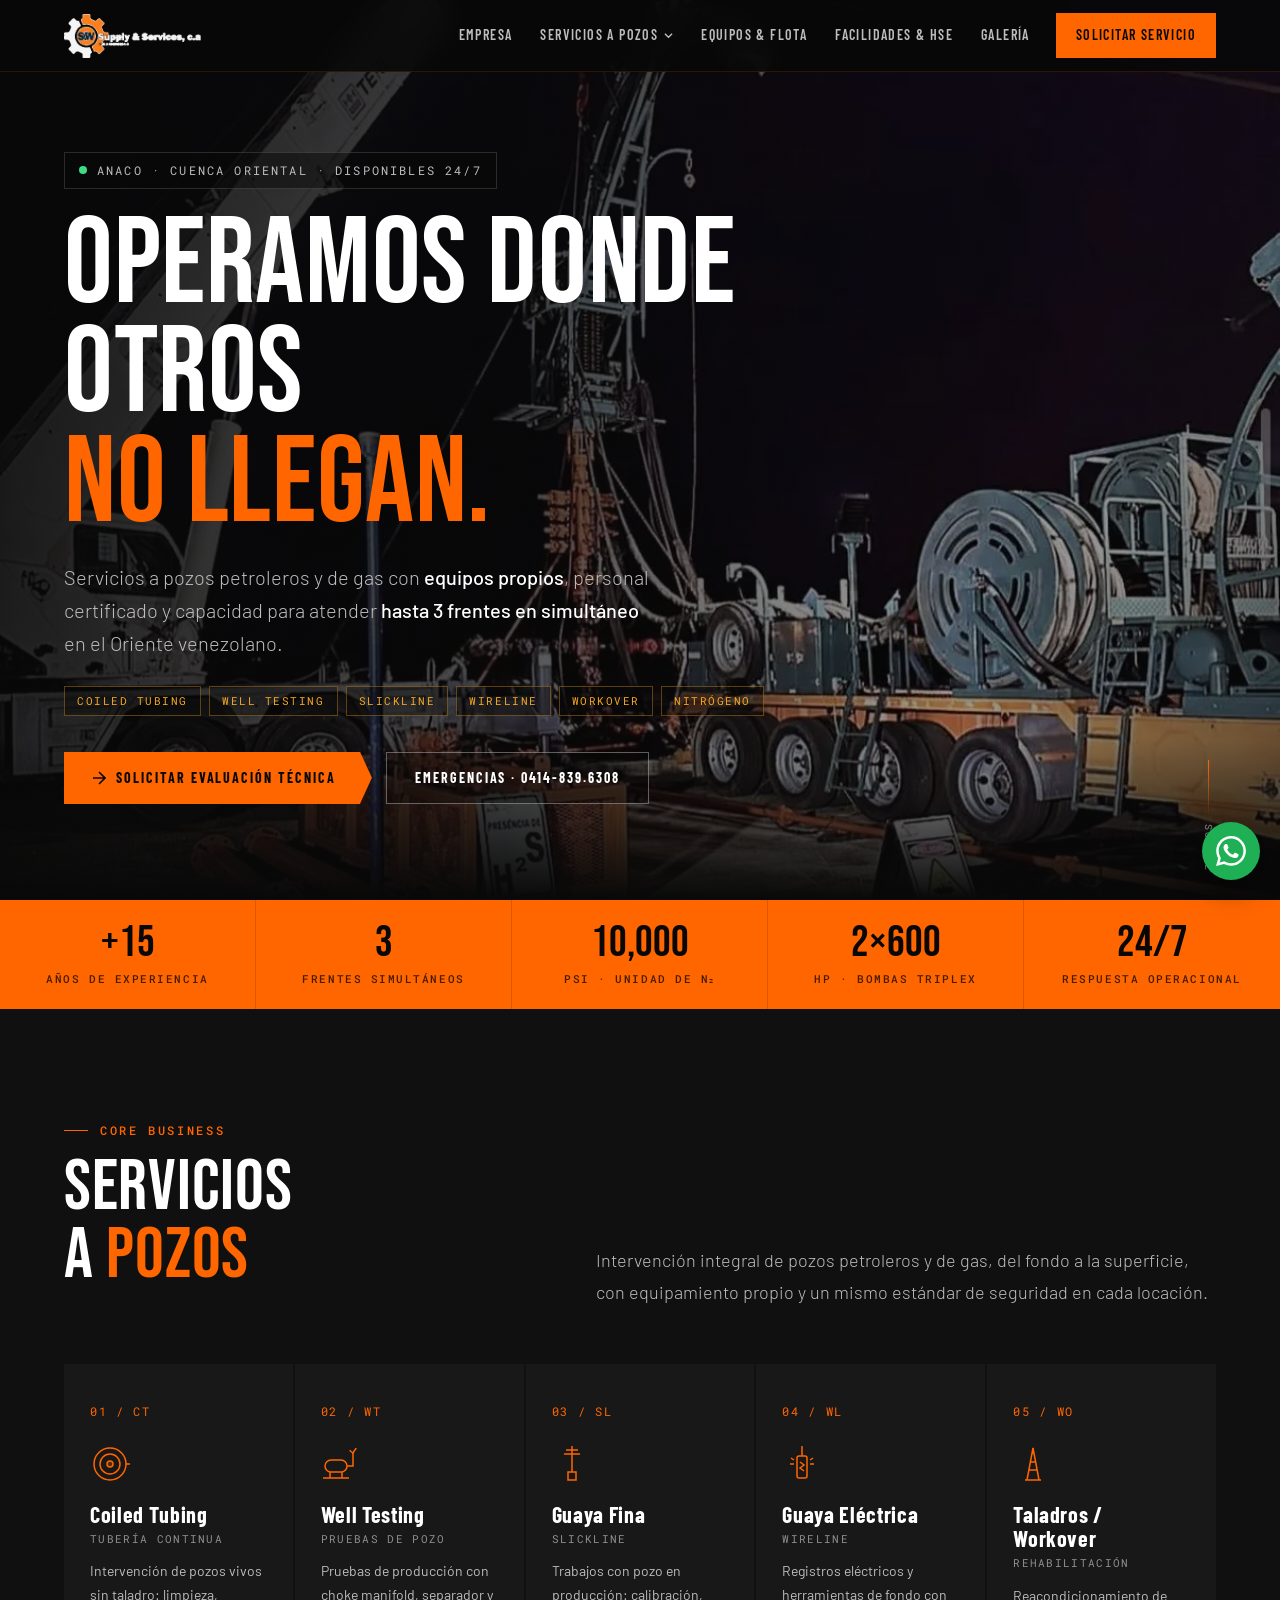
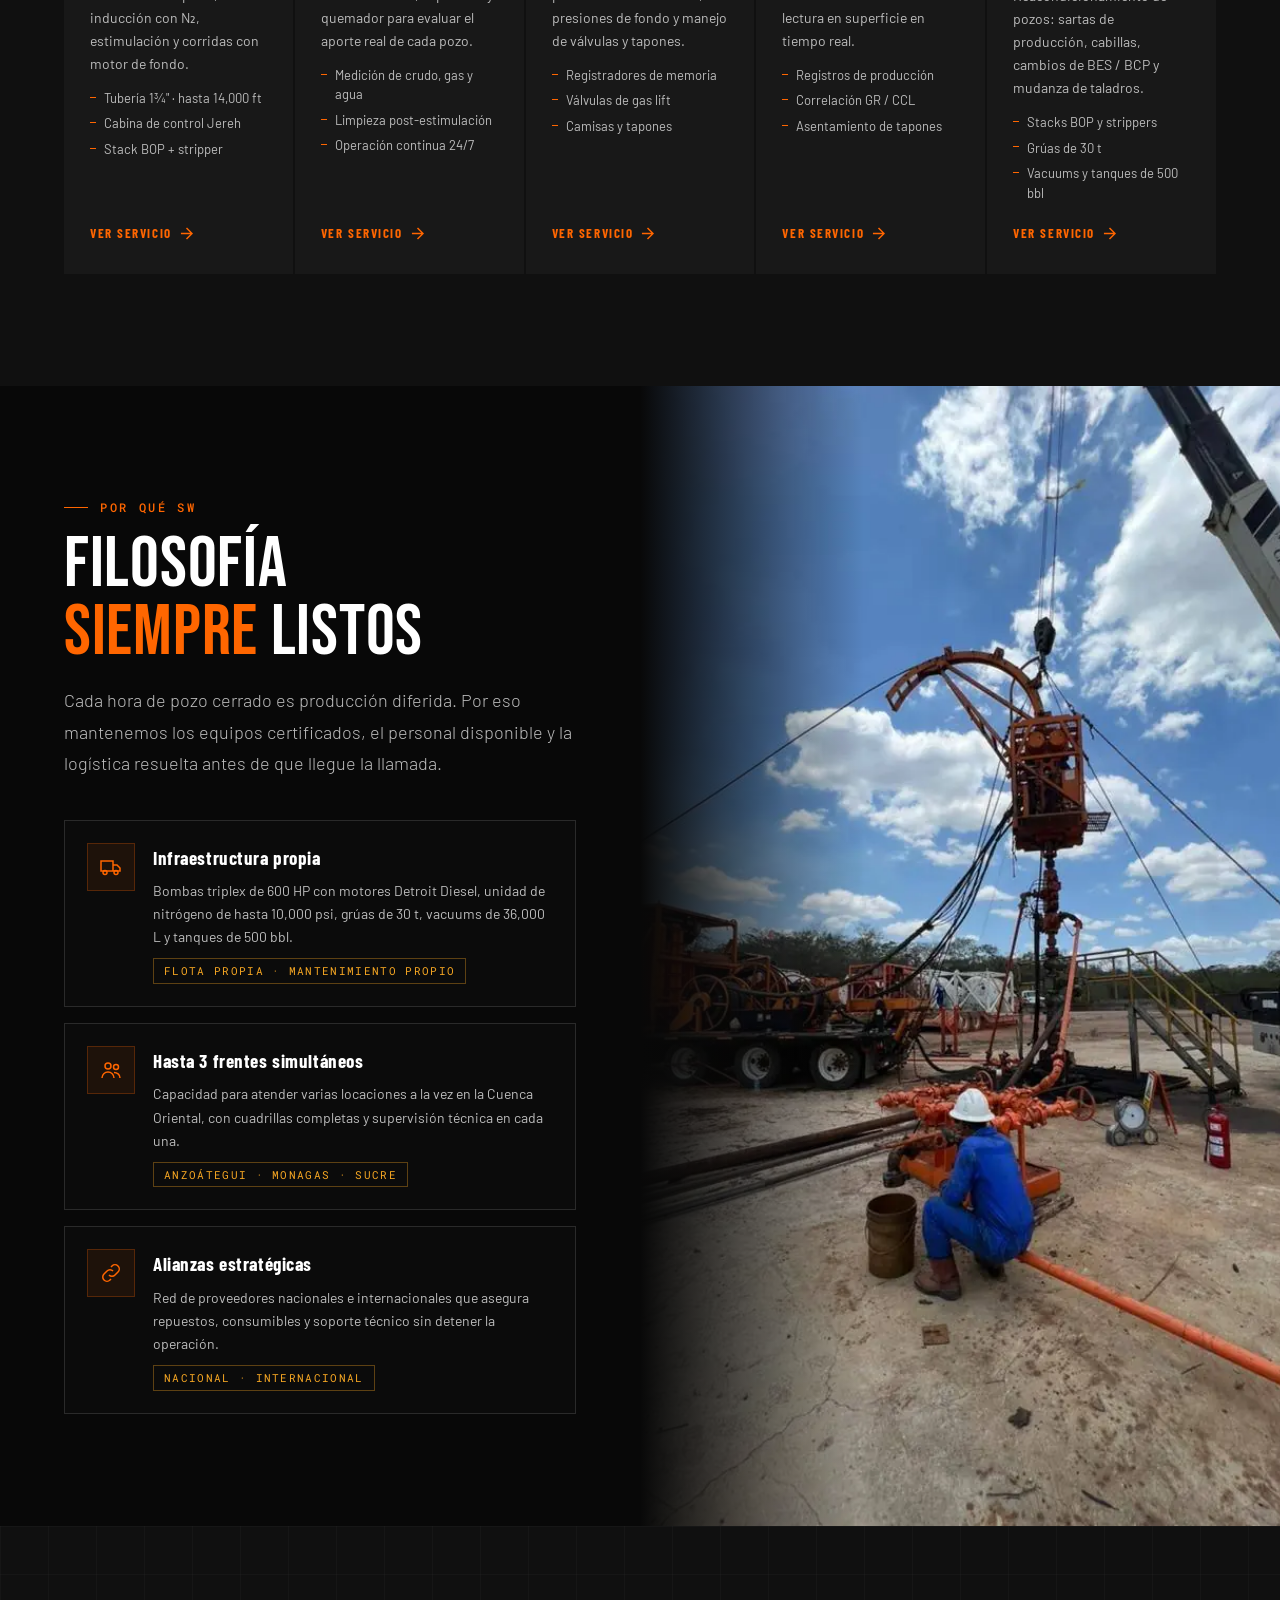
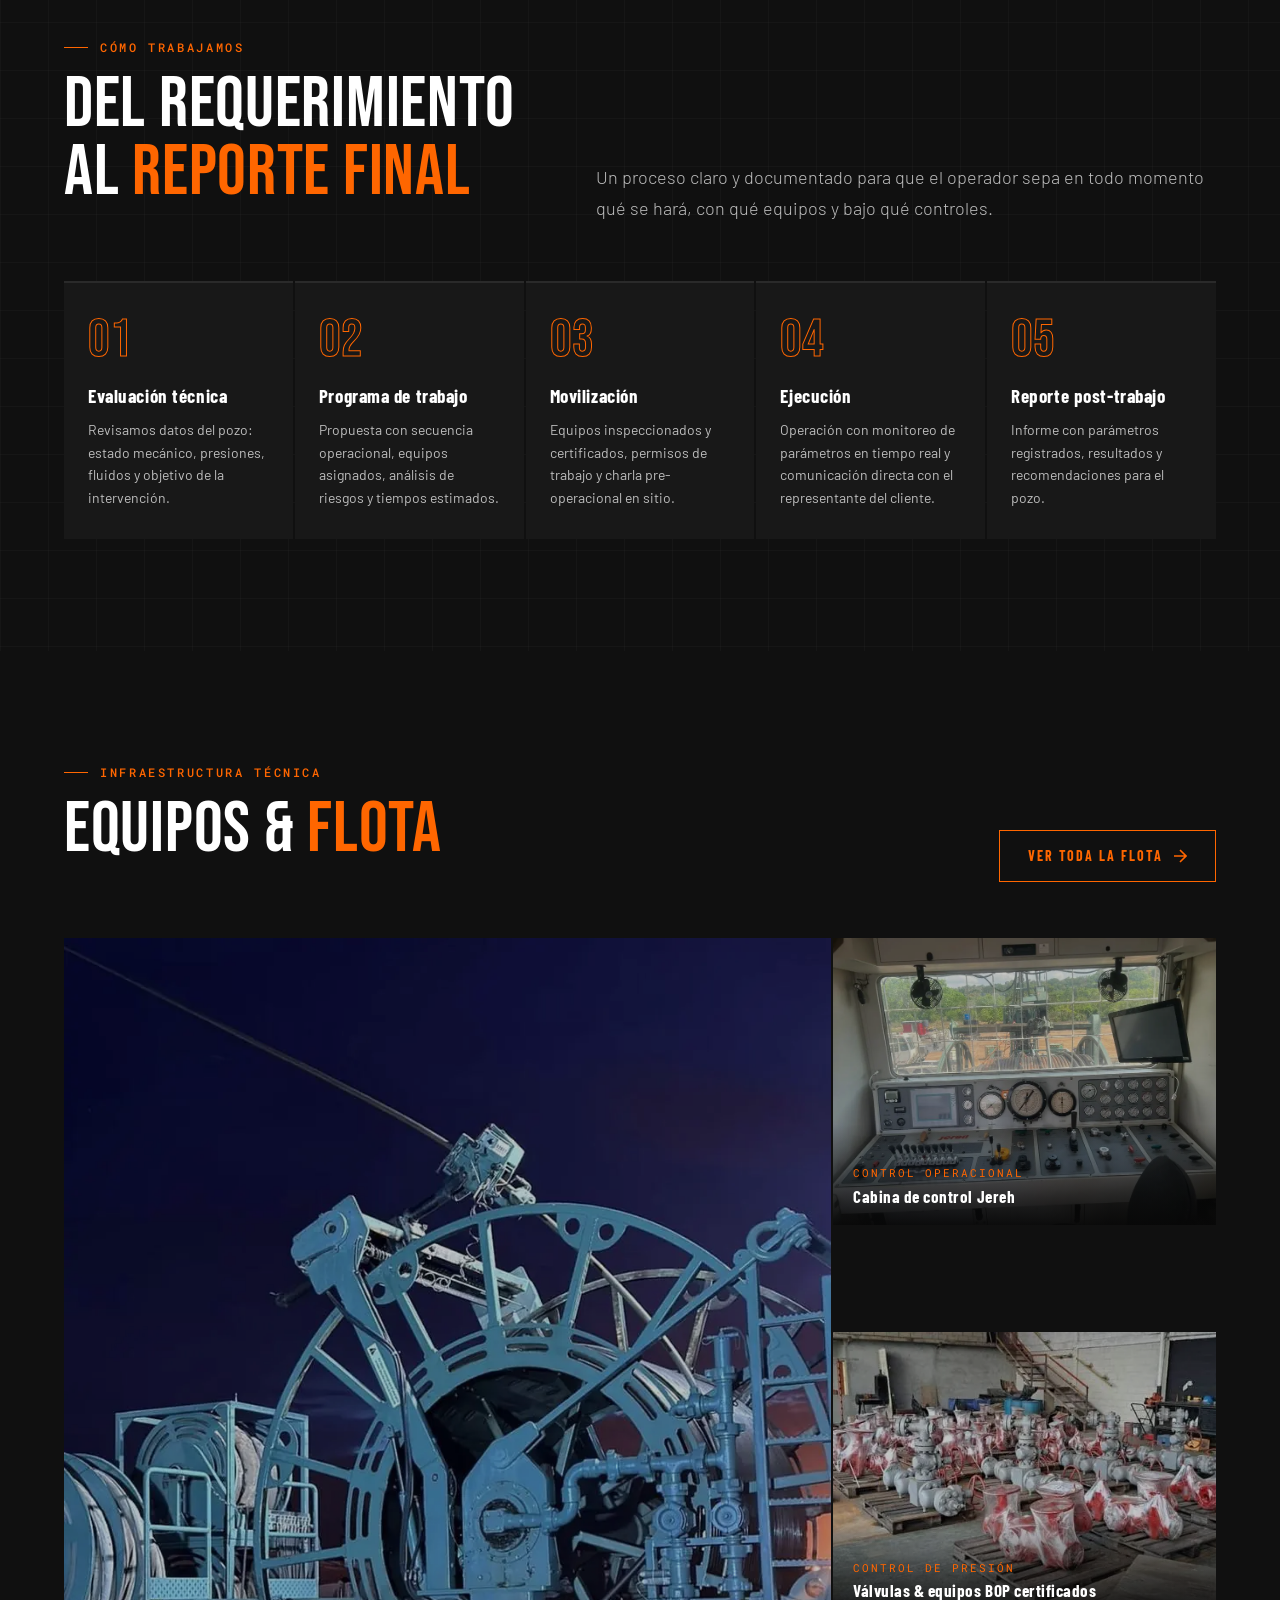
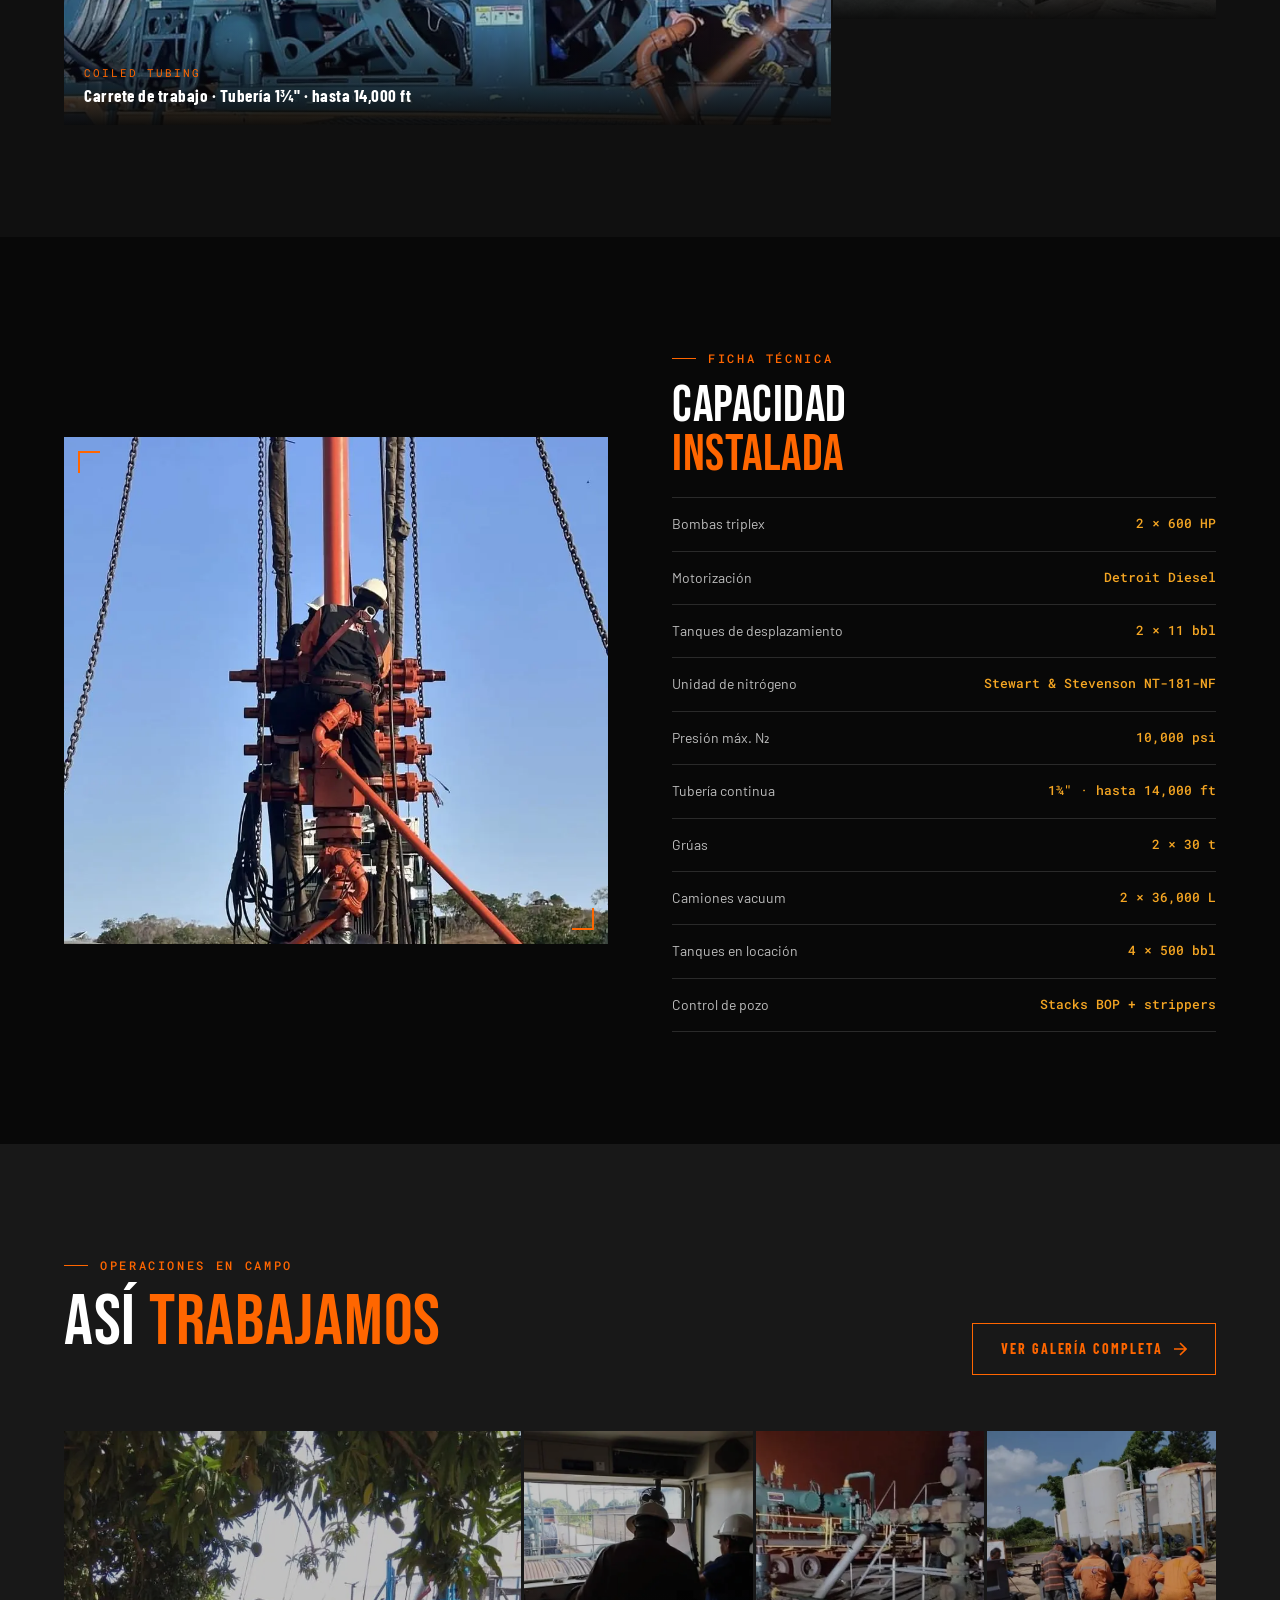
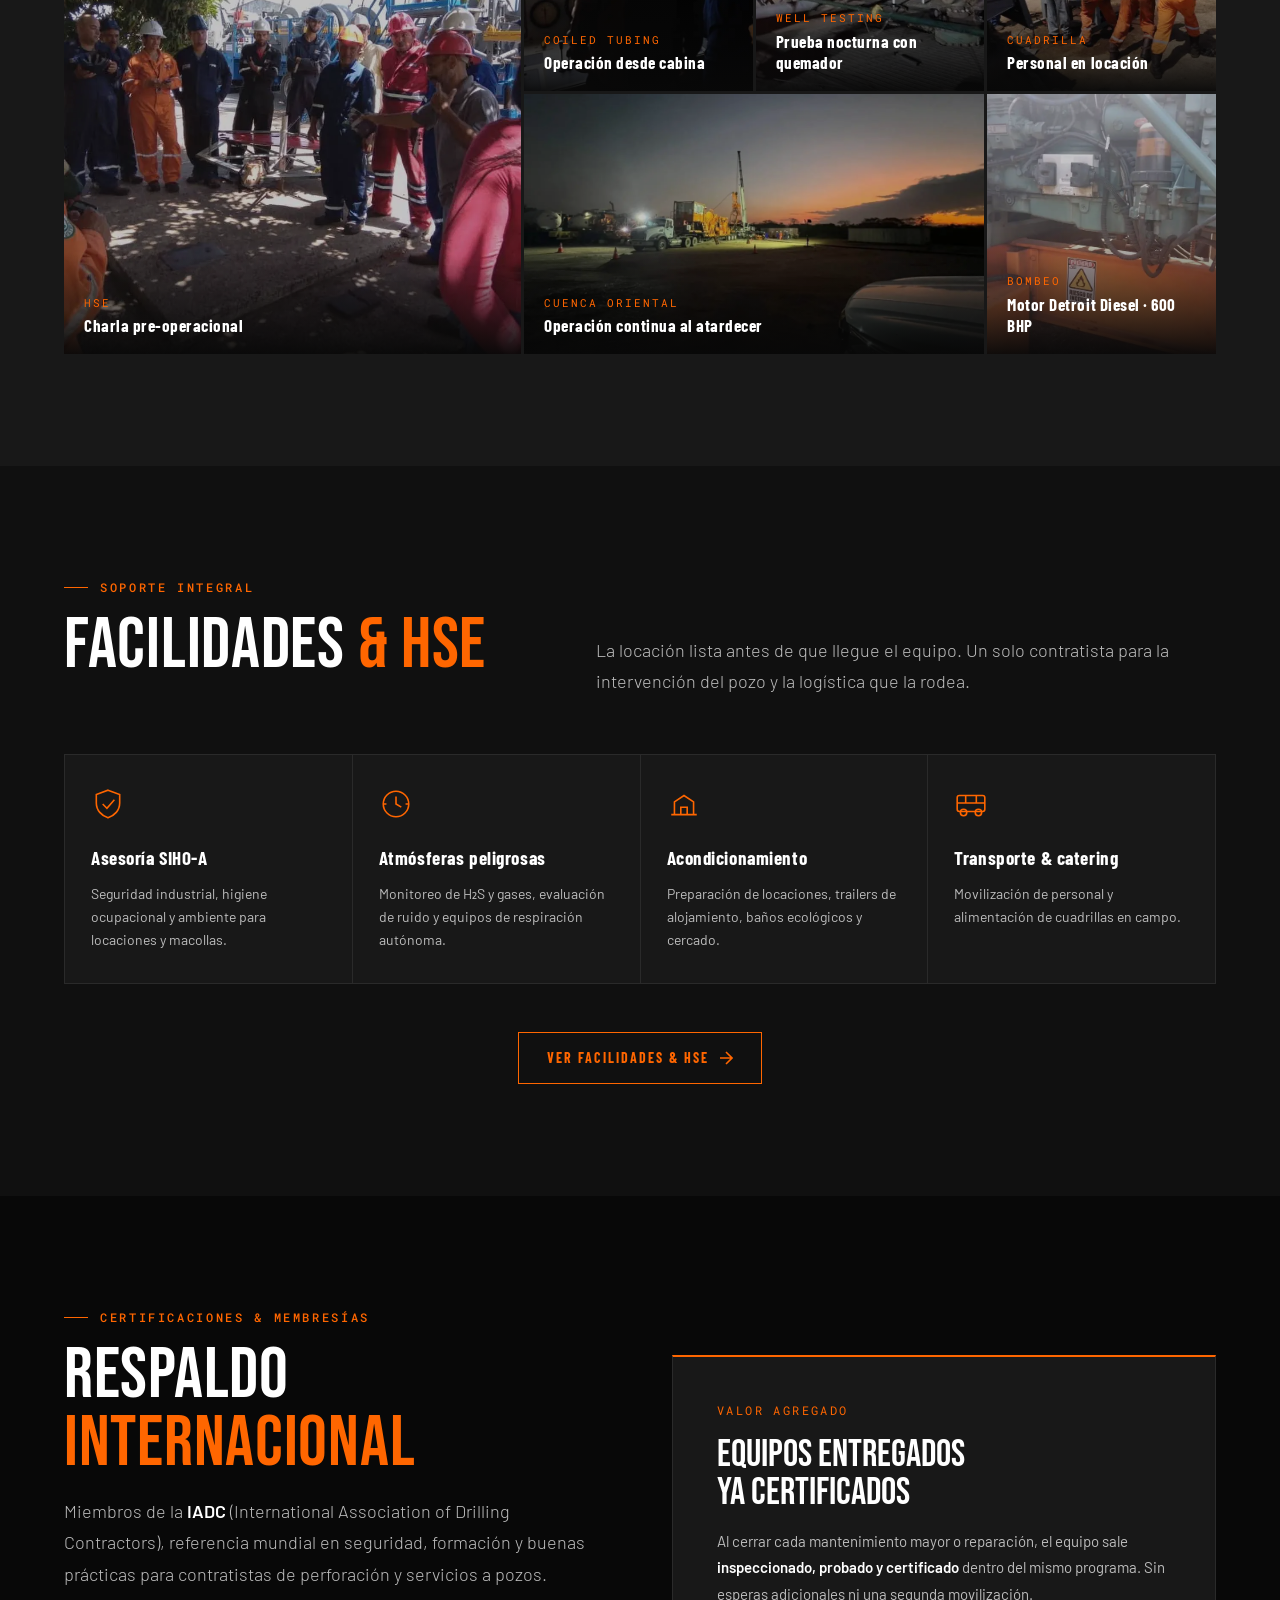
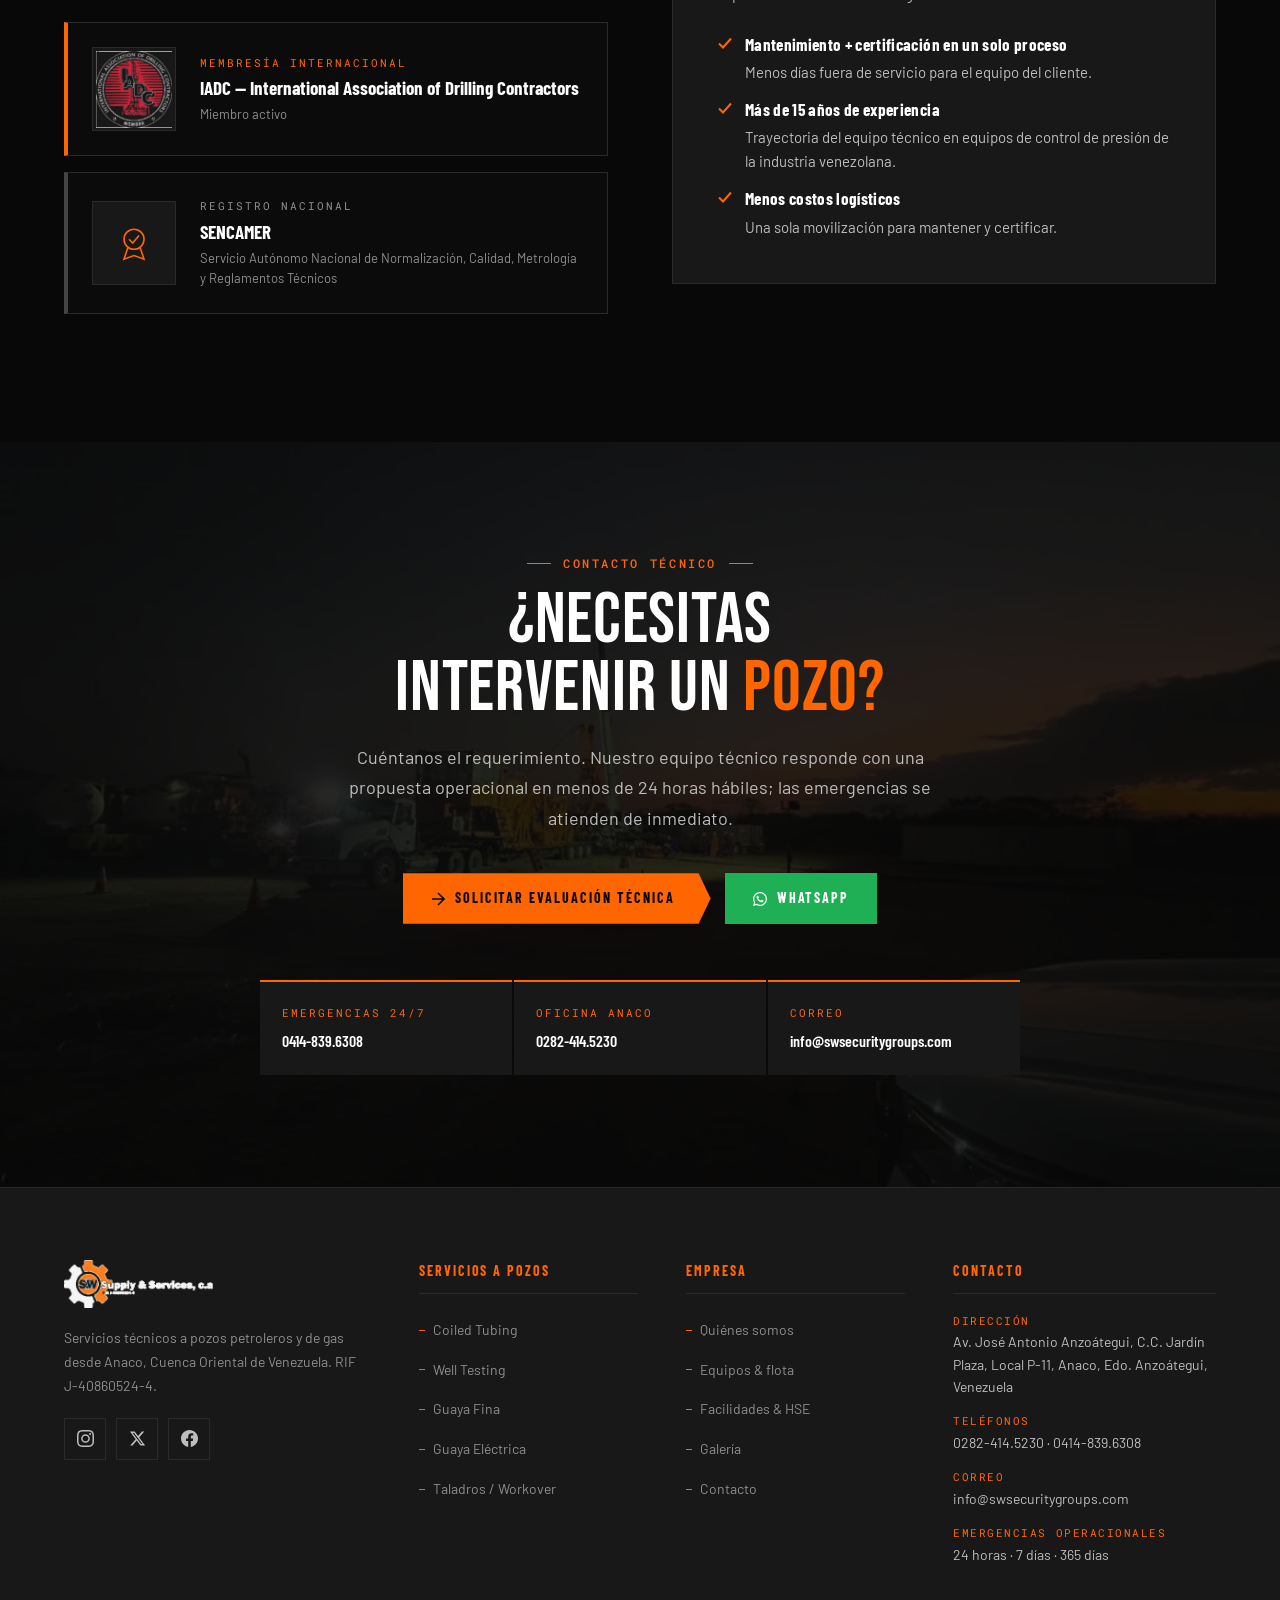
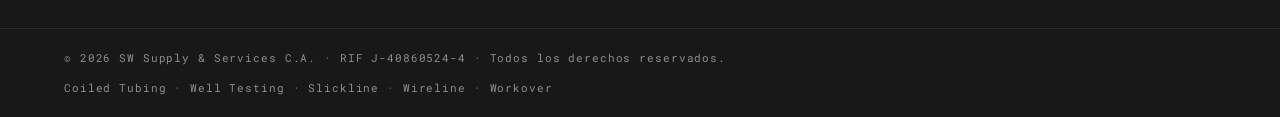
==== index.html @ 4bb2ed7b "Sitio web SW Supply & Services: montaje y optimización completa - Monta el sitio v6 en la raíz del r" ====
<!DOCTYPE html>
<html lang="es">
<head>
<meta charset="UTF-8">
<meta name="viewport" content="width=device-width, initial-scale=1">
<title>SW Supply &amp; Services C.A. | Servicios a Pozos Petroleros y de Gas en Venezuela</title>
<meta name="description" content="Coiled Tubing, Well Testing, Guaya Fina (Slickline), Guaya Eléctrica (Wireline) y Workover en la Cuenca Oriental de Venezuela. Equipos propios, personal certificado y respuesta 24/7 desde Anaco.">
<link rel="canonical" href="https://swsecuritygroups.com/">
<meta name="theme-color" content="#080808">
<meta property="og:type" content="website">
<meta property="og:locale" content="es_VE">
<meta property="og:site_name" content="SW Supply &amp; Services C.A.">
<meta property="og:title" content="SW Supply &amp; Services C.A. | Servicios a Pozos Petroleros y de Gas en Venezuela">
<meta property="og:description" content="Coiled Tubing, Well Testing, Guaya Fina (Slickline), Guaya Eléctrica (Wireline) y Workover en la Cuenca Oriental de Venezuela. Equipos propios, personal certificado y respuesta 24/7 desde Anaco.">
<meta property="og:url" content="https://swsecuritygroups.com/">
<meta property="og:image" content="https://swsecuritygroups.com/img/og-image.jpg">
<meta property="og:image:width" content="1200">
<meta property="og:image:height" content="630">
<meta name="twitter:card" content="summary_large_image">
<link rel="icon" href="img/favicon.png" type="image/png">
<link rel="apple-touch-icon" href="img/apple-touch-icon.png">
<link rel="manifest" href="site.webmanifest">
<link rel="preconnect" href="https://fonts.googleapis.com">
<link rel="preconnect" href="https://fonts.gstatic.com" crossorigin>
<link rel="stylesheet" href="https://fonts.googleapis.com/css2?family=Barlow+Condensed:wght@600;700&family=Barlow:wght@300;400;500;600&family=Bebas+Neue&family=Roboto+Mono:wght@400;500&display=swap">
<link rel="stylesheet" href="css/global.css">
<link rel="preload" as="image" href="img/hero_night_ct.webp" fetchpriority="high">
<script>document.documentElement.classList.add('js')</script>
<script type="application/ld+json">{"@context": "https://schema.org", "@type": "LocalBusiness", "@id": "https://swsecuritygroups.com/#org", "name": "SW Supply & Services C.A.", "alternateName": "SW Supply & Services", "url": "https://swsecuritygroups.com/", "logo": "https://swsecuritygroups.com/img/logo-light.png", "image": "https://swsecuritygroups.com/img/og-image.jpg", "description": "Servicios a pozos petroleros y de gas en el Oriente de Venezuela: Coiled Tubing, Well Testing, Guaya Fina (Slickline), Guaya Eléctrica (Wireline), Workover y facilidades de superficie.", "taxID": "J-40860524-4", "telephone": "+582824145230", "email": "info@swsecuritygroups.com", "address": {"@type": "PostalAddress", "streetAddress": "Av. José Antonio Anzoátegui, C.C. Jardín Plaza, Local P-11", "addressLocality": "Anaco", "addressRegion": "Anzoátegui", "addressCountry": "VE"}, "areaServed": ["Anzoátegui", "Monagas", "Sucre", "Faja Petrolífera del Orinoco"], "openingHoursSpecification": [{"@type": "OpeningHoursSpecification", "dayOfWeek": ["Monday", "Tuesday", "Wednesday", "Thursday", "Friday"], "opens": "07:00", "closes": "17:00"}], "contactPoint": [{"@type": "ContactPoint", "telephone": "+584148396308", "contactType": "emergency", "availableLanguage": ["es", "en"], "hoursAvailable": "Mo-Su 00:00-23:59"}], "sameAs": ["https://www.instagram.com/swsecuritygroups/", "https://x.com/swsecurityworks", "https://www.facebook.com/profile.php?id=100068211665223"]}</script>
</head>
<body>
<a class="skip-link" href="#main">Saltar al contenido</a>

<header>
<nav class="nav" aria-label="Principal">
  <a href="index.html" class="nav-logo" aria-label="SW Supply &amp; Services C.A. — Inicio">
    <img src="img/logo-light.webp" alt="SW Supply &amp; Services C.A." width="345" height="104">
  </a>
  <ul class="nav-links">
    <li><a href="pages/empresa.html">Empresa</a></li>
    <li class="has-drop">
      <a href="pages/servicios.html">Servicios a Pozos <svg class="nav-caret" viewBox="0 0 10 6" fill="none" stroke="currentColor" stroke-width="1.5" aria-hidden="true"><path d="M1 1l4 4 4-4"/></svg></a>
      <ul class="nav-drop"><li><a href="pages/coiled-tubing.html">Coiled Tubing <small>Tubería continua</small></a></li><li><a href="pages/well-testing.html">Well Testing <small>Pruebas de pozo</small></a></li><li><a href="pages/slickline.html">Guaya Fina <small>Slickline</small></a></li><li><a href="pages/wireline.html">Guaya Eléctrica <small>Wireline</small></a></li><li><a href="pages/workover.html">Taladros / Workover <small>Rehabilitación</small></a></li></ul>
    </li>
    <li><a href="pages/flota.html">Equipos &amp; Flota</a></li>
    <li><a href="pages/facilidades.html">Facilidades &amp; HSE</a></li>
    <li><a href="pages/galeria.html">Galería</a></li>
    <li><a href="pages/contacto.html" class="nav-cta">Solicitar Servicio</a></li>
  </ul>
  <button class="nav-burger" type="button" aria-label="Abrir menú" aria-expanded="false" aria-controls="nav-mobile">
    <span></span><span></span><span></span>
  </button>
</nav>
<nav class="nav-mobile" id="nav-mobile" aria-label="Menú móvil">
  <a href="index.html" aria-current="page">Inicio</a>
  <a href="pages/empresa.html">Empresa</a>
  <a href="pages/servicios.html">Servicios a Pozos</a>
  <a href="pages/coiled-tubing.html" class="sub">Coiled Tubing</a><a href="pages/well-testing.html" class="sub">Well Testing</a><a href="pages/slickline.html" class="sub">Guaya Fina</a><a href="pages/wireline.html" class="sub">Guaya Eléctrica</a><a href="pages/workover.html" class="sub">Taladros / Workover</a>
  <a href="pages/flota.html">Equipos &amp; Flota</a>
  <a href="pages/facilidades.html">Facilidades &amp; HSE</a>
  <a href="pages/galeria.html">Galería</a>
  <a href="pages/contacto.html" class="nav-cta-mob">Solicitar Servicio</a>
  <a href="tel:+584148396308" class="nav-mob-tel">Emergencias 24/7 · 0414-839.6308</a>
</nav>
</header>

<main id="main">
<section class="hero" aria-labelledby="hero-title">
  <img src="img/hero_night_ct.webp" alt="Unidad de Coiled Tubing de SW operando de noche en locación, con grúa e injector montados sobre el cabezal del pozo" width="1206" height="1206" fetchpriority="high" decoding="async">
  <div class="hero-content hero-anim">
    <div class="hero-status"><span class="dot-live" aria-hidden="true"></span> Anaco · Cuenca Oriental · Disponibles 24/7</div>
    <h1 id="hero-title">Operamos donde<br>otros <em>no llegan.</em></h1>
    <p class="hero-sub">Servicios a pozos petroleros y de gas con <strong>equipos propios</strong>, personal certificado y capacidad para atender <strong>hasta 3 frentes en simultáneo</strong> en el Oriente venezolano.</p>
    <div class="hero-tags" aria-label="Servicios">
      <span class="chip">Coiled Tubing</span><span class="chip">Well Testing</span><span class="chip">Slickline</span><span class="chip">Wireline</span><span class="chip">Workover</span><span class="chip">Nitrógeno</span>
    </div>
    <div class="btn-row">
      <a href="pages/contacto.html" class="btn btn-primary"><svg viewBox="0 0 14 14" fill="none" stroke="currentColor" stroke-width="1.6" aria-hidden="true"><path d="M1 7h12M7 1l6 6-6 6"/></svg> Solicitar evaluación técnica</a>
      <a href="tel:+584148396308" class="btn btn-secondary">Emergencias · 0414-839.6308</a>
    </div>
  </div>
  <div class="scroll-ind" aria-hidden="true"><div class="scroll-line"></div><span>Scroll</span></div>
</section>

<div class="stats-bar" role="list" aria-label="Capacidad operativa">
  <div class="stat" role="listitem"><div class="stat-n">+<span data-count="15">15</span></div><div class="stat-l">Años de experiencia</div></div>
  <div class="stat" role="listitem"><div class="stat-n"><span data-count="3">3</span></div><div class="stat-l">Frentes simultáneos</div></div>
  <div class="stat" role="listitem"><div class="stat-n"><span data-count="10000">10,000</span></div><div class="stat-l">psi · Unidad de N₂</div></div>
  <div class="stat" role="listitem"><div class="stat-n">2×<span data-count="600">600</span></div><div class="stat-l">HP · Bombas triplex</div></div>
  <div class="stat" role="listitem"><div class="stat-n">24/7</div><div class="stat-l">Respuesta operacional</div></div>
</div>

<section class="section section--dark" id="servicios" aria-labelledby="svc-title">
  <div class="head-split">
    <div>
      <div class="stag">Core business</div>
      <h2 class="sh2" id="svc-title">Servicios<br>a <em>pozos</em></h2>
    </div>
    <p class="slead">Intervención integral de pozos petroleros y de gas, del fondo a la superficie, con equipamiento propio y un mismo estándar de seguridad en cada locación.</p>
  </div>
  <div class="svc-grid">
    <article class="svc-card rev">
      <div class="svc-n">01 / CT</div>
      <svg class="svc-ico" viewBox="0 0 40 40" fill="none" stroke="currentColor" stroke-width="1.5" aria-hidden="true"><circle cx="20" cy="20" r="16"/><circle cx="20" cy="20" r="10"/><circle cx="20" cy="20" r="3" fill="currentColor" fill-opacity=".25"/><path d="M36 20h4"/></svg>
      <h3>Coiled Tubing</h3><span class="svc-alt">Tubería continua</span>
      <p>Intervención de pozos vivos sin taladro: limpieza, inducción con N₂, estimulación y corridas con motor de fondo.</p>
      <ul><li>Tubería 1¾" · hasta 14,000 ft</li><li>Cabina de control Jereh</li><li>Stack BOP + stripper</li></ul>
      <a href="pages/coiled-tubing.html" class="svc-more stretched">Ver servicio <svg viewBox="0 0 14 14" fill="none" stroke="currentColor" stroke-width="1.6" aria-hidden="true"><path d="M1 7h12M7 1l6 6-6 6"/></svg><span class="sr-only"> de Coiled Tubing</span></a>
    </article>
    <article class="svc-card rev d1">
      <div class="svc-n">02 / WT</div>
      <svg class="svc-ico" viewBox="0 0 40 40" fill="none" stroke="currentColor" stroke-width="1.5" aria-hidden="true"><rect x="4" y="16" width="22" height="12" rx="6"/><path d="M26 22h6v-12M32 10c0-3 3-4 3-6M29 6c0 2 3 2 3 4"/><path d="M9 28v6M21 28v6M2 34h26"/></svg>
      <h3>Well Testing</h3><span class="svc-alt">Pruebas de pozo</span>
      <p>Pruebas de producción con choke manifold, separador y quemador para evaluar el aporte real de cada pozo.</p>
      <ul><li>Medición de crudo, gas y agua</li><li>Limpieza post-estimulación</li><li>Operación continua 24/7</li></ul>
      <a href="pages/well-testing.html" class="svc-more stretched">Ver servicio <svg viewBox="0 0 14 14" fill="none" stroke="currentColor" stroke-width="1.6" aria-hidden="true"><path d="M1 7h12M7 1l6 6-6 6"/></svg><span class="sr-only"> de Well Testing</span></a>
    </article>
    <article class="svc-card rev d2">
      <div class="svc-n">03 / SL</div>
      <svg class="svc-ico" viewBox="0 0 40 40" fill="none" stroke="currentColor" stroke-width="1.5" aria-hidden="true"><path d="M20 2v26"/><rect x="16" y="28" width="8" height="8"/><path d="M12 10h16M14 6h12"/></svg>
      <h3>Guaya Fina</h3><span class="svc-alt">Slickline</span>
      <p>Trabajos con pozo en producción: calibración, presiones de fondo y manejo de válvulas y tapones.</p>
      <ul><li>Registradores de memoria</li><li>Válvulas de gas lift</li><li>Camisas y tapones</li></ul>
      <a href="pages/slickline.html" class="svc-more stretched">Ver servicio <svg viewBox="0 0 14 14" fill="none" stroke="currentColor" stroke-width="1.6" aria-hidden="true"><path d="M1 7h12M7 1l6 6-6 6"/></svg><span class="sr-only"> de Guaya Fina</span></a>
    </article>
    <article class="svc-card rev d3">
      <div class="svc-n">04 / WL</div>
      <svg class="svc-ico" viewBox="0 0 40 40" fill="none" stroke="currentColor" stroke-width="1.5" aria-hidden="true"><path d="M20 2v10"/><rect x="15" y="12" width="10" height="22" rx="2"/><path d="M18 18l4 3-4 3 4 3"/><path d="M8 20h4M28 20h4M9 14l3 2M31 14l-3 2"/></svg>
      <h3>Guaya Eléctrica</h3><span class="svc-alt">Wireline</span>
      <p>Registros eléctricos y herramientas de fondo con lectura en superficie en tiempo real.</p>
      <ul><li>Registros de producción</li><li>Correlación GR / CCL</li><li>Asentamiento de tapones</li></ul>
      <a href="pages/wireline.html" class="svc-more stretched">Ver servicio <svg viewBox="0 0 14 14" fill="none" stroke="currentColor" stroke-width="1.6" aria-hidden="true"><path d="M1 7h12M7 1l6 6-6 6"/></svg><span class="sr-only"> de Guaya Eléctrica</span></a>
    </article>
    <article class="svc-card rev d4">
      <div class="svc-n">05 / WO</div>
      <svg class="svc-ico" viewBox="0 0 40 40" fill="none" stroke="currentColor" stroke-width="1.5" aria-hidden="true"><path d="M14 36L20 4l6 32M16 26h8M17 18h6M12 36h16"/><path d="M20 4v6"/></svg>
      <h3>Taladros / Workover</h3><span class="svc-alt">Rehabilitación</span>
      <p>Reacondicionamiento de pozos: sartas de producción, cabillas, cambios de BES / BCP y mudanza de taladros.</p>
      <ul><li>Stacks BOP y strippers</li><li>Grúas de 30 t</li><li>Vacuums y tanques de 500 bbl</li></ul>
      <a href="pages/workover.html" class="svc-more stretched">Ver servicio <svg viewBox="0 0 14 14" fill="none" stroke="currentColor" stroke-width="1.6" aria-hidden="true"><path d="M1 7h12M7 1l6 6-6 6"/></svg><span class="sr-only"> de Taladros / Workover</span></a>
    </article>
  </div>
</section>

<section class="split" aria-labelledby="why-title">
  <div class="split-text">
    <div class="stag">Por qué SW</div>
    <h2 class="sh2" id="why-title">Filosofía<br><em>siempre</em> listos</h2>
    <p class="slead">Cada hora de pozo cerrado es producción diferida. Por eso mantenemos los equipos certificados, el personal disponible y la logística resuelta antes de que llegue la llamada.</p>
    <div class="feature-list">
      <div class="feature rev">
        <div class="f-ico"><svg viewBox="0 0 22 22" aria-hidden="true"><path d="M1 5h12v10H1zM13 9h4l3 3v3h-7"/><circle cx="5" cy="16.5" r="2"/><circle cx="16" cy="16.5" r="2"/></svg></div>
        <div><h3>Infraestructura propia</h3><p>Bombas triplex de 600 HP con motores Detroit Diesel, unidad de nitrógeno de hasta 10,000 psi, grúas de 30 t, vacuums de 36,000 L y tanques de 500 bbl.</p><span class="badge">Flota propia · mantenimiento propio</span></div>
      </div>
      <div class="feature rev d1">
        <div class="f-ico"><svg viewBox="0 0 22 22" aria-hidden="true"><circle cx="8" cy="7" r="3"/><circle cx="16" cy="8" r="2.5"/><path d="M2 19c0-3.5 2.7-6 6-6s6 2.5 6 6M14 13.5c3 0 6 2 6 5.5"/></svg></div>
        <div><h3>Hasta 3 frentes simultáneos</h3><p>Capacidad para atender varias locaciones a la vez en la Cuenca Oriental, con cuadrillas completas y supervisión técnica en cada una.</p><span class="badge">Anzoátegui · Monagas · Sucre</span></div>
      </div>
      <div class="feature rev d2">
        <div class="f-ico"><svg viewBox="0 0 22 22" aria-hidden="true"><path d="M9 13a4 4 0 006 0l3-3a4 4 0 00-6-6l-1 1"/><path d="M13 9a4 4 0 00-6 0l-3 3a4 4 0 006 6l1-1"/></svg></div>
        <div><h3>Alianzas estratégicas</h3><p>Red de proveedores nacionales e internacionales que asegura repuestos, consumibles y soporte técnico sin detener la operación.</p><span class="badge">Nacional · Internacional</span></div>
      </div>
    </div>
  </div>
  <div class="split-media"><img src="img/injector_national.webp" alt="Montaje del cabezal inyector de Coiled Tubing con grúa en locación" width="810" height="1080" loading="lazy" decoding="async"></div>
</section>

<section class="section section--grid" aria-labelledby="proc-title">
  <div class="head-split">
    <div>
      <div class="stag">Cómo trabajamos</div>
      <h2 class="sh2" id="proc-title">Del requerimiento<br>al <em>reporte final</em></h2>
    </div>
    <p class="slead">Un proceso claro y documentado para que el operador sepa en todo momento qué se hará, con qué equipos y bajo qué controles.</p>
  </div>
  <ol class="process">
    <li class="step rev"><h3>Evaluación técnica</h3><p>Revisamos datos del pozo: estado mecánico, presiones, fluidos y objetivo de la intervención.</p></li>
    <li class="step rev d1"><h3>Programa de trabajo</h3><p>Propuesta con secuencia operacional, equipos asignados, análisis de riesgos y tiempos estimados.</p></li>
    <li class="step rev d2"><h3>Movilización</h3><p>Equipos inspeccionados y certificados, permisos de trabajo y charla pre-operacional en sitio.</p></li>
    <li class="step rev d3"><h3>Ejecución</h3><p>Operación con monitoreo de parámetros en tiempo real y comunicación directa con el representante del cliente.</p></li>
    <li class="step rev d4"><h3>Reporte post-trabajo</h3><p>Informe con parámetros registrados, resultados y recomendaciones para el pozo.</p></li>
  </ol>
</section>

<section class="section section--dark" aria-labelledby="fleet-title">
  <div class="head-split">
    <div>
      <div class="stag">Infraestructura técnica</div>
      <h2 class="sh2" id="fleet-title">Equipos &amp; <em>flota</em></h2>
    </div>
    <a href="pages/flota.html" class="btn btn-outline">Ver toda la flota <svg viewBox="0 0 14 14" fill="none" stroke="currentColor" stroke-width="1.6" aria-hidden="true"><path d="M1 7h12M7 1l6 6-6 6"/></svg></a>
  </div>
  <div class="tile-grid rev">
    <figure class="tile tile--feat"><img src="img/reel_close.webp" alt="Carrete de trabajo de la unidad de Coiled Tubing" width="878" height="900" loading="lazy" decoding="async"><figcaption class="tile-cap"><span>Coiled Tubing</span><h3>Carrete de trabajo · Tubería 1¾" · hasta 14,000 ft</h3></figcaption></figure>
    <figure class="tile"><img src="img/jereh_cabin.webp" alt="Panel de control de la cabina Jereh con manómetros y mandos hidráulicos" width="900" height="675" loading="lazy" decoding="async"><figcaption class="tile-cap"><span>Control operacional</span><h3>Cabina de control Jereh</h3></figcaption></figure>
    <figure class="tile"><img src="img/valves_warehouse.webp" alt="Válvulas y equipos de control de pozo en el taller tras mantenimiento" width="800" height="360" loading="lazy" decoding="async"><figcaption class="tile-cap"><span>Control de presión</span><h3>Válvulas &amp; equipos BOP certificados</h3></figcaption></figure>
  </div>
</section>

<section class="section section--black" aria-labelledby="specs-title">
  <div class="specs-lay">
    <div class="framed rev"><img src="img/stack_technician.webp" alt="Técnico de SW trabajando sobre el stack BOP bajo el cabezal inyector" width="900" height="840" loading="lazy" decoding="async"></div>
    <div class="rev d1">
      <div class="stag">Ficha técnica</div>
      <h2 class="sh2 sh2--sm" id="specs-title">Capacidad<br><em>instalada</em></h2>
      <table class="specs"><tr><th scope="row">Bombas triplex</th><td>2 × 600 HP</td></tr><tr><th scope="row">Motorización</th><td>Detroit Diesel</td></tr><tr><th scope="row">Tanques de desplazamiento</th><td>2 × 11 bbl</td></tr><tr><th scope="row">Unidad de nitrógeno</th><td>Stewart &amp; Stevenson NT-181-NF</td></tr><tr><th scope="row">Presión máx. N₂</th><td>10,000 psi</td></tr><tr><th scope="row">Tubería continua</th><td>1¾" · hasta 14,000 ft</td></tr><tr><th scope="row">Grúas</th><td>2 × 30 t</td></tr><tr><th scope="row">Camiones vacuum</th><td>2 × 36,000 L</td></tr><tr><th scope="row">Tanques en locación</th><td>4 × 500 bbl</td></tr><tr><th scope="row">Control de pozo</th><td>Stacks BOP + strippers</td></tr></table>
    </div>
  </div>
</section>

<section class="section section--dark2" aria-labelledby="gal-title">
  <div class="head-split">
    <div>
      <div class="stag">Operaciones en campo</div>
      <h2 class="sh2" id="gal-title">Así <em>trabajamos</em></h2>
    </div>
    <a href="pages/galeria.html" class="btn btn-outline">Ver galería completa <svg viewBox="0 0 14 14" fill="none" stroke="currentColor" stroke-width="1.6" aria-hidden="true"><path d="M1 7h12M7 1l6 6-6 6"/></svg></a>
  </div>
  <div class="gal-strip">
    <figure class="tile tile--tall"><img src="img/safety_briefing.webp" alt="Charla de seguridad pre-operacional con la cuadrilla en locación" width="800" height="1067" loading="lazy" decoding="async"><figcaption class="tile-cap"><span>HSE</span><p>Charla pre-operacional</p></figcaption></figure>
    <figure class="tile"><img src="img/control_cabin.webp" alt="Operadores en la cabina de control durante una intervención" width="800" height="602" loading="lazy" decoding="async"><figcaption class="tile-cap"><span>Coiled Tubing</span><p>Operación desde cabina</p></figcaption></figure>
    <figure class="tile"><img src="img/well_testing.webp" alt="Choke manifold y quemador durante una prueba de pozo nocturna" width="900" height="425" loading="lazy" decoding="async"><figcaption class="tile-cap"><span>Well Testing</span><p>Prueba nocturna con quemador</p></figcaption></figure>
    <figure class="tile"><img src="img/orange_team.webp" alt="Cuadrilla de SW maniobrando equipos en locación" width="800" height="602" loading="lazy" decoding="async"><figcaption class="tile-cap"><span>Cuadrilla</span><p>Personal en locación</p></figcaption></figure>
    <figure class="tile tile--wide"><img src="img/sunset_operation.webp" alt="Unidad desplegada en locación al atardecer en la Cuenca Oriental" width="1080" height="810" loading="lazy" decoding="async"><figcaption class="tile-cap"><span>Cuenca Oriental</span><p>Operación continua al atardecer</p></figcaption></figure>
    <figure class="tile"><img src="img/detroit_engine.webp" alt="Motor Detroit Diesel de la unidad de bombeo" width="900" height="675" loading="lazy" decoding="async"><figcaption class="tile-cap"><span>Bombeo</span><p>Motor Detroit Diesel · 600 BHP</p></figcaption></figure>
  </div>
</section>

<section class="section section--dark" aria-labelledby="fac-title">
  <div class="head-split">
    <div>
      <div class="stag">Soporte integral</div>
      <h2 class="sh2" id="fac-title">Facilidades <em>&amp; HSE</em></h2>
    </div>
    <p class="slead">La locación lista antes de que llegue el equipo. Un solo contratista para la intervención del pozo y la logística que la rodea.</p>
  </div>
  <div class="info-grid rev">
    <div class="info-item"><svg viewBox="0 0 32 32" aria-hidden="true"><path d="M16 3l11 4v8c0 7-5 12-11 14C10 27 5 22 5 15V7z"/><path d="M11 16l4 4 7-8"/></svg><h3>Asesoría SIHO-A</h3><p>Seguridad industrial, higiene ocupacional y ambiente para locaciones y macollas.</p></div>
    <div class="info-item"><svg viewBox="0 0 32 32" aria-hidden="true"><circle cx="16" cy="16" r="12"/><path d="M16 9v7l5 3"/><path d="M4 16h3M25 16h3"/></svg><h3>Atmósferas peligrosas</h3><p>Monitoreo de H₂S y gases, evaluación de ruido y equipos de respiración autónoma.</p></div>
    <div class="info-item"><svg viewBox="0 0 32 32" aria-hidden="true"><path d="M4 26h24M7 26V14l9-6 9 6v12"/><path d="M13 26v-7h6v7"/></svg><h3>Acondicionamiento</h3><p>Preparación de locaciones, trailers de alojamiento, baños ecológicos y cercado.</p></div>
    <div class="info-item"><svg viewBox="0 0 32 32" aria-hidden="true"><rect x="3" y="8" width="26" height="15" rx="2"/><circle cx="9" cy="24" r="3"/><circle cx="23" cy="24" r="3"/><path d="M3 15h26M11 8v7M21 8v7"/></svg><h3>Transporte &amp; catering</h3><p>Movilización de personal y alimentación de cuadrillas en campo.</p></div>
  </div>
  <div class="center mt-l"><a href="pages/facilidades.html" class="btn btn-outline">Ver facilidades &amp; HSE <svg viewBox="0 0 14 14" fill="none" stroke="currentColor" stroke-width="1.6" aria-hidden="true"><path d="M1 7h12M7 1l6 6-6 6"/></svg></a></div>
</section>

<section class="section section--black" id="certificaciones" aria-labelledby="cert-title">
  <div class="cert-grid">
    <div class="rev">
      <div class="stag">Certificaciones &amp; membresías</div>
      <h2 class="sh2" id="cert-title">Respaldo<br><em>internacional</em></h2>
      <p class="slead" style="margin-bottom:32px">Miembros de la <strong>IADC</strong> (International Association of Drilling Contractors), referencia mundial en seguridad, formación y buenas prácticas para contratistas de perforación y servicios a pozos.</p>
      <div class="cert">
        <div class="cert-logo"><img src="img/iadc_logo.webp" alt="Logo de miembro IADC" width="160" height="162" loading="lazy"></div>
        <div><small>Membresía internacional</small><b>IADC — International Association of Drilling Contractors</b><span>Miembro activo</span></div>
      </div>
      <div class="cert cert--muted">
        <div class="cert-logo"><svg viewBox="0 0 32 32" aria-hidden="true"><circle cx="16" cy="13" r="8"/><path d="M12 13l3 3 5-6M11 20l-3 9 8-3 8 3-3-9"/></svg></div>
        <div><small>Registro nacional</small><b>SENCAMER</b><span>Servicio Autónomo Nacional de Normalización, Calidad, Metrología y Reglamentos Técnicos</span></div>
      </div>
    </div>
    <div class="panel rev d2">
      <div class="panel-tag">Valor agregado</div>
      <h3>Equipos entregados<br>ya certificados</h3>
      <p>Al cerrar cada mantenimiento mayor o reparación, el equipo sale <strong>inspeccionado, probado y certificado</strong> dentro del mismo programa. Sin esperas adicionales ni una segunda movilización.</p>
      <ul class="checks"><li><span><strong>Mantenimiento + certificación en un solo proceso</strong>Menos días fuera de servicio para el equipo del cliente.</span></li><li><span><strong>Más de 15 años de experiencia</strong>Trayectoria del equipo técnico en equipos de control de presión de la industria venezolana.</span></li><li><span><strong>Menos costos logísticos</strong>Una sola movilización para mantener y certificar.</span></li></ul>
    </div>
  </div>
</section>
</main>

<section class="cta" aria-labelledby="cta-title">
  <img src="img/sunset_operation.webp" alt="" width="1080" height="810" loading="lazy" decoding="async">
  <div class="cta-c rev">
    <div class="stag stag--center">Contacto técnico</div>
    <h2 class="sh2" id="cta-title">¿Necesitas<br>intervenir un <em>pozo?</em></h2>
    <p>Cuéntanos el requerimiento. Nuestro equipo técnico responde con una propuesta operacional en menos de 24 horas hábiles; las emergencias se atienden de inmediato.</p>
    <div class="btn-row">
      <a href="pages/contacto.html" class="btn btn-primary"><svg viewBox="0 0 14 14" fill="none" stroke="currentColor" stroke-width="1.6" aria-hidden="true"><path d="M1 7h12M7 1l6 6-6 6"/></svg> Solicitar evaluación técnica</a>
      <a href="https://wa.me/584148396308" class="btn btn-wa" target="_blank" rel="noopener"><svg width="18" height="18" fill="currentColor" viewBox="0 0 24 24" aria-hidden="true"><path d="M17.47 14.38c-.3-.15-1.76-.87-2.03-.97-.27-.1-.47-.15-.67.15-.2.3-.77.97-.94 1.17-.17.2-.35.22-.64.07-.3-.15-1.26-.46-2.4-1.48-.89-.79-1.49-1.77-1.66-2.07-.17-.3-.02-.46.13-.6.13-.14.3-.35.45-.52.15-.18.2-.3.3-.5.1-.2.05-.38-.02-.53-.08-.15-.67-1.62-.92-2.22-.24-.58-.49-.5-.67-.51h-.57c-.2 0-.52.07-.8.37-.27.3-1.04 1.02-1.04 2.48s1.07 2.88 1.21 3.08c.15.2 2.1 3.2 5.08 4.49.71.31 1.26.49 1.7.63.71.22 1.36.19 1.87.12.57-.09 1.76-.72 2-1.41.25-.7.25-1.29.18-1.41-.08-.13-.27-.2-.57-.35M12.05 21.8h-.01a9.87 9.87 0 01-5.03-1.38l-.36-.21-3.74.98 1-3.65-.24-.37a9.86 9.86 0 01-1.51-5.26c0-5.45 4.44-9.88 9.9-9.88 2.64 0 5.12 1.03 6.99 2.9a9.82 9.82 0 012.89 6.99c0 5.45-4.44 9.88-9.89 9.88m8.41-18.3A11.81 11.81 0 0012.05 0C5.5 0 .16 5.34.16 11.89c0 2.1.55 4.14 1.59 5.95L.06 24l6.3-1.65a11.88 11.88 0 005.68 1.45h.01c6.55 0 11.89-5.34 11.89-11.89 0-3.18-1.24-6.16-3.48-8.41"/></svg> WhatsApp</a>
    </div>
    <div class="cta-contacts">
      <div class="citem"><small>Emergencias 24/7</small><a href="tel:+584148396308">0414-839.6308</a></div>
      <div class="citem"><small>Oficina Anaco</small><a href="tel:+582824145230">0282-414.5230</a></div>
      <div class="citem"><small>Correo</small><a href="mailto:info@swsecuritygroups.com">info@swsecuritygroups.com</a></div>
    </div>
  </div>
</section>

<footer class="footer">
  <div class="footer-top">
    <div class="footer-brand">
      <img src="img/logo-light.webp" alt="SW Supply &amp; Services C.A." width="345" height="104" loading="lazy">
      <p>Servicios técnicos a pozos petroleros y de gas desde Anaco, Cuenca Oriental de Venezuela. RIF J-40860524-4.</p>
      <div class="social-links"><a href="https://www.instagram.com/swsecuritygroups/" class="social-link" target="_blank" rel="noopener" aria-label="Instagram"><svg viewBox="0 0 24 24" aria-hidden="true"><path d="M12 2.16c3.2 0 3.58.01 4.85.07 3.25.15 4.77 1.69 4.92 4.92.06 1.27.07 1.65.07 4.85s-.01 3.58-.07 4.85c-.15 3.23-1.66 4.77-4.92 4.92-1.27.06-1.64.07-4.85.07s-3.58-.01-4.85-.07c-3.26-.15-4.77-1.7-4.92-4.92C2.17 15.58 2.16 15.2 2.16 12s.01-3.58.07-4.85C2.38 3.92 3.9 2.38 7.15 2.23 8.42 2.17 8.8 2.16 12 2.16zM12 0C8.74 0 8.33.01 7.05.07 2.7.27.27 2.69.07 7.05.01 8.33 0 8.74 0 12s.01 3.67.07 4.95c.2 4.36 2.62 6.78 6.98 6.98C8.33 23.99 8.74 24 12 24s3.67-.01 4.95-.07c4.35-.2 6.78-2.62 6.98-6.98.06-1.28.07-1.69.07-4.95s-.01-3.67-.07-4.95c-.2-4.35-2.62-6.78-6.98-6.98C15.67.01 15.26 0 12 0zm0 5.84a6.16 6.16 0 100 12.32 6.16 6.16 0 000-12.32zM12 16a4 4 0 110-8 4 4 0 010 8zm6.41-11.85a1.44 1.44 0 100 2.88 1.44 1.44 0 000-2.88z"/></svg></a><a href="https://x.com/swsecurityworks" class="social-link" target="_blank" rel="noopener" aria-label="X (Twitter)"><svg viewBox="0 0 24 24" aria-hidden="true"><path d="M18.24 2.25h3.31l-7.23 8.26 8.5 11.24h-6.65l-5.21-6.82-5.97 6.82H1.68l7.73-8.84L1.25 2.25H8.08l4.71 6.23zm-1.16 17.52h1.83L7.08 4.13H5.12z"/></svg></a><a href="https://www.facebook.com/profile.php?id=100068211665223" class="social-link" target="_blank" rel="noopener" aria-label="Facebook"><svg viewBox="0 0 24 24" aria-hidden="true"><path d="M24 12.07C24 5.41 18.63 0 12 0S0 5.4 0 12.07C0 18.1 4.39 23.1 10.13 24v-8.44H7.08v-3.49h3.04V9.41c0-3.02 1.8-4.7 4.54-4.7 1.31 0 2.68.24 2.68.24v2.97h-1.5c-1.5 0-1.96.93-1.96 1.89v2.26h3.33l-.53 3.49h-2.8V24C19.62 23.1 24 18.1 24 12.07"/></svg></a></div>
    </div>
    <div class="footer-col">
      <h2>Servicios a Pozos</h2>
      <ul><li><a href="pages/coiled-tubing.html">Coiled Tubing <span class="sr-only">(Tubería continua)</span></a></li><li><a href="pages/well-testing.html">Well Testing <span class="sr-only">(Pruebas de pozo)</span></a></li><li><a href="pages/slickline.html">Guaya Fina <span class="sr-only">(Slickline)</span></a></li><li><a href="pages/wireline.html">Guaya Eléctrica <span class="sr-only">(Wireline)</span></a></li><li><a href="pages/workover.html">Taladros / Workover <span class="sr-only">(Rehabilitación)</span></a></li></ul>
    </div>
    <div class="footer-col">
      <h2>Empresa</h2>
      <ul>
        <li><a href="pages/empresa.html">Quiénes somos</a></li>
        <li><a href="pages/flota.html">Equipos &amp; flota</a></li>
        <li><a href="pages/facilidades.html">Facilidades &amp; HSE</a></li>
        <li><a href="pages/galeria.html">Galería</a></li>
        <li><a href="pages/contacto.html">Contacto</a></li>
      </ul>
    </div>
    <div class="footer-col">
      <h2>Contacto</h2>
      <div class="fci"><small>Dirección</small><span>Av. José Antonio Anzoátegui, C.C. Jardín Plaza, Local P-11, Anaco, Edo. Anzoátegui, Venezuela</span></div>
      <div class="fci"><small>Teléfonos</small><span><a href="tel:+582824145230">0282-414.5230</a> · <a href="tel:+584148396308">0414-839.6308</a></span></div>
      <div class="fci"><small>Correo</small><a href="mailto:info@swsecuritygroups.com">info@swsecuritygroups.com</a></div>
      <div class="fci"><small>Emergencias operacionales</small><span>24 horas · 7 días · 365 días</span></div>
    </div>
  </div>
  <div class="footer-bottom">
    <p>&copy; <span data-year>2026</span> SW Supply &amp; Services C.A. · RIF J-40860524-4 · Todos los derechos reservados.</p>
    <p>Coiled Tubing · Well Testing · Slickline · Wireline · Workover</p>
  </div>
</footer>
<a class="wa-float" href="https://wa.me/584148396308?text=Hola,%20necesito%20información%20sobre%20servicios%20a%20pozos." target="_blank" rel="noopener" aria-label="Escríbenos por WhatsApp"><svg viewBox="0 0 24 24" aria-hidden="true"><path d="M17.47 14.38c-.3-.15-1.76-.87-2.03-.97-.27-.1-.47-.15-.67.15-.2.3-.77.97-.94 1.17-.17.2-.35.22-.64.07-.3-.15-1.26-.46-2.4-1.48-.89-.79-1.49-1.77-1.66-2.07-.17-.3-.02-.46.13-.6.13-.14.3-.35.45-.52.15-.18.2-.3.3-.5.1-.2.05-.38-.02-.53-.08-.15-.67-1.62-.92-2.22-.24-.58-.49-.5-.67-.51h-.57c-.2 0-.52.07-.8.37-.27.3-1.04 1.02-1.04 2.48s1.07 2.88 1.21 3.08c.15.2 2.1 3.2 5.08 4.49.71.31 1.26.49 1.7.63.71.22 1.36.19 1.87.12.57-.09 1.76-.72 2-1.41.25-.7.25-1.29.18-1.41-.08-.13-.27-.2-.57-.35M12.05 21.8h-.01a9.87 9.87 0 01-5.03-1.38l-.36-.21-3.74.98 1-3.65-.24-.37a9.86 9.86 0 01-1.51-5.26c0-5.45 4.44-9.88 9.9-9.88 2.64 0 5.12 1.03 6.99 2.9a9.82 9.82 0 012.89 6.99c0 5.45-4.44 9.88-9.89 9.88m8.41-18.3A11.81 11.81 0 0012.05 0C5.5 0 .16 5.34.16 11.89c0 2.1.55 4.14 1.59 5.95L.06 24l6.3-1.65a11.88 11.88 0 005.68 1.45h.01c6.55 0 11.89-5.34 11.89-11.89 0-3.18-1.24-6.16-3.48-8.41"/></svg><span class="wa-float-label">¿Necesitas un servicio? Escríbenos</span></a>
<script src="js/global.js" defer></script>
</body>
</html>
---- css/global.css ----
/* ============================================================
   SW SUPPLY & SERVICES C.A. — Sistema de diseño global
   Un solo archivo cacheable para todo el sitio.
   ============================================================ */

/* ─── TOKENS ─── */
:root {
  --black:    #080808;
  --dark:     #101010;
  --dark2:    #181818;
  --steel:    #2a2a2a;
  --mid:      #444;
  --orange:   #FF6600;
  --orange-d: #E05A00;
  --amber:    #F5A623;
  --navy:     #0D2338;
  --white:    #FFFFFF;
  --grey:     #BDBDBD;
  --grey-mid: #8E8E8E;   /* AA sobre fondos oscuros */
  --danger:   #FF5A5A;
  --ok:       #3DDC84;

  --fD: 'Bebas Neue', Impact, 'Arial Narrow', sans-serif;
  --fH: 'Barlow Condensed', 'Arial Narrow', sans-serif;
  --fB: 'Barlow', system-ui, -apple-system, 'Segoe UI', sans-serif;
  --fM: 'Roboto Mono', ui-monospace, Menlo, Consolas, monospace;

  --nav-h: 72px;
  --section-px: clamp(20px, 5vw, 72px);
  --section-py: clamp(64px, 9vw, 112px);
  --maxw: 1320px;
  --gap: 2px;
  --t: .3s ease;
}

/* ─── RESET ─── */
*, *::before, *::after { box-sizing: border-box; margin: 0; padding: 0; }
html { scroll-behavior: smooth; font-size: 16px; scroll-padding-top: calc(var(--nav-h) + 16px); -webkit-text-size-adjust: 100%; }
body {
  background: var(--black);
  color: var(--white);
  font-family: var(--fB);
  font-weight: 400;
  line-height: 1.6;
  overflow-x: hidden;
  -webkit-font-smoothing: antialiased;
  text-rendering: optimizeLegibility;
}
img { display: block; max-width: 100%; height: auto; }
a { color: inherit; text-decoration: none; }
button { font: inherit; color: inherit; }
ul, ol { list-style: none; }
strong { color: var(--white); font-weight: 600; }
::selection { background: var(--orange); color: var(--black); }

:focus-visible { outline: 2px solid var(--amber); outline-offset: 3px; }

.skip-link {
  position: absolute; left: 16px; top: -60px; z-index: 1000;
  background: var(--orange); color: var(--black);
  font-family: var(--fH); font-weight: 700; letter-spacing: .1em; text-transform: uppercase;
  padding: 10px 18px; transition: top .2s;
}
.skip-link:focus { top: 12px; }
.sr-only { position: absolute; width: 1px; height: 1px; overflow: hidden; clip: rect(0 0 0 0); white-space: nowrap; }

::-webkit-scrollbar { width: 6px; }
::-webkit-scrollbar-track { background: var(--dark); }
::-webkit-scrollbar-thumb { background: var(--orange); }

/* ─── NAV ─── */
.nav {
  position: fixed; inset: 0 0 auto 0; z-index: 200;
  height: var(--nav-h);
  display: flex; align-items: center; justify-content: space-between; gap: 24px;
  padding: 0 var(--section-px);
  background: rgba(8,8,8,.86);
  backdrop-filter: blur(14px); -webkit-backdrop-filter: blur(14px);
  border-bottom: 1px solid rgba(255,102,0,.15);
  transition: background var(--t), border-color var(--t);
}
.nav.scrolled { background: rgba(8,8,8,.97); border-bottom-color: rgba(255,102,0,.3); }
.nav-logo { display: flex; align-items: center; flex-shrink: 0; }
.nav-logo img { height: 44px; width: auto; }

.nav-links { display: flex; align-items: center; }
.nav-links li { position: relative; }
.nav-links > li > a {
  font-family: var(--fH); font-weight: 600; font-size: 14px;
  letter-spacing: .1em; text-transform: uppercase;
  color: var(--grey); padding: 10px 14px; display: flex; align-items: center; gap: 6px;
  transition: color var(--t); position: relative;
}
.nav-links > li > a::after {
  content: ''; position: absolute; bottom: 2px; left: 14px; right: 14px; height: 1px;
  background: var(--orange); transform: scaleX(0); transform-origin: left; transition: transform var(--t);
}
.nav-links > li > a:hover, .nav-links > li > a[aria-current="page"], .nav-links > li > a.is-parent { color: var(--white); }
.nav-links > li > a:hover::after, .nav-links > li > a[aria-current="page"]::after, .nav-links > li > a.is-parent::after { transform: scaleX(1); }
.nav-caret { width: 9px; height: 9px; transition: transform var(--t); }
.has-drop:hover .nav-caret, .has-drop:focus-within .nav-caret { transform: rotate(180deg); }

.nav-drop {
  position: absolute; top: 100%; left: 0; min-width: 260px;
  background: var(--dark2); border: 1px solid var(--steel); border-top: 2px solid var(--orange);
  padding: 8px 0; opacity: 0; visibility: hidden; transform: translateY(8px);
  transition: opacity .2s, transform .2s, visibility .2s;
  box-shadow: 0 18px 40px rgba(0,0,0,.5);
}
.has-drop:hover .nav-drop, .has-drop:focus-within .nav-drop { opacity: 1; visibility: visible; transform: translateY(0); }
.nav-drop a {
  display: flex; justify-content: space-between; align-items: baseline; gap: 16px;
  padding: 11px 20px; font-family: var(--fH); font-weight: 600; font-size: 14px;
  letter-spacing: .08em; text-transform: uppercase; color: var(--grey);
  transition: color var(--t), background var(--t);
}
.nav-drop a small { font-family: var(--fM); font-size: 11px; letter-spacing: .1em; color: var(--grey-mid); text-transform: none; }
.nav-drop a:hover, .nav-drop a[aria-current="page"] { color: var(--orange); background: rgba(255,102,0,.06); }

.nav-cta {
  margin-left: 12px; font-family: var(--fH); font-weight: 700; font-size: 13px;
  letter-spacing: .14em; text-transform: uppercase; color: var(--black);
  background: var(--orange); padding: 11px 20px; transition: background var(--t);
  white-space: nowrap;
}
.nav-cta:hover { background: var(--amber); }
.nav-links > li > a.nav-cta::after { display: none; }
.nav-links > li > a.nav-cta { color: var(--black); padding: 11px 20px; }

.nav-burger {
  display: none; flex-direction: column; justify-content: center; gap: 5px;
  width: 44px; height: 44px; padding: 10px; cursor: pointer; background: none; border: 1px solid var(--steel);
}
.nav-burger span { display: block; width: 100%; height: 2px; background: var(--white); transition: var(--t); }
.nav-burger[aria-expanded="true"] span:nth-child(1) { transform: translateY(7px) rotate(45deg); }
.nav-burger[aria-expanded="true"] span:nth-child(2) { opacity: 0; }
.nav-burger[aria-expanded="true"] span:nth-child(3) { transform: translateY(-7px) rotate(-45deg); }

.nav-mobile {
  position: fixed; top: var(--nav-h); left: 0; right: 0; bottom: 0; z-index: 199;
  background: var(--dark2); padding: 16px 24px 40px; overflow-y: auto;
  display: flex; flex-direction: column;
  transform: translateX(100%); visibility: hidden; transition: transform .3s ease, visibility .3s;
}
.nav-mobile.open { transform: none; visibility: visible; }
.nav-mobile a {
  font-family: var(--fH); font-weight: 600; font-size: 18px; letter-spacing: .1em; text-transform: uppercase;
  color: var(--grey); padding: 14px 0; border-bottom: 1px solid var(--steel);
}
.nav-mobile a.sub { font-size: 15px; padding: 11px 0 11px 18px; color: var(--grey-mid); }
.nav-mobile a[aria-current="page"], .nav-mobile a:hover { color: var(--orange); }
.nav-mobile .nav-cta-mob {
  margin-top: 24px; color: var(--black); background: var(--orange); padding: 16px 24px;
  font-weight: 700; text-align: center; border: none;
}
.nav-mobile .nav-mob-tel { margin-top: 12px; text-align: center; border: 1px solid var(--steel); font-family: var(--fM); font-size: 14px; letter-spacing: .06em; }
body.menu-open { overflow: hidden; }

/* ─── TOP BAR (emergencias) ─── */
.topline {
  font-family: var(--fM); font-size: 11px; letter-spacing: .14em; text-transform: uppercase;
}

/* ─── PAGE HERO (páginas interiores) ─── */
.page-hero {
  position: relative; overflow: hidden; min-height: 420px;
  display: flex; align-items: flex-end; padding-top: var(--nav-h);
}
.page-hero > img { position: absolute; inset: 0; width: 100%; height: 100%; object-fit: cover; }
.page-hero::before {
  content: ''; position: absolute; inset: 0; z-index: 1;
  background: linear-gradient(100deg, rgba(8,8,8,.94) 0%, rgba(8,8,8,.7) 45%, rgba(8,8,8,.45) 100%);
}
.page-hero-content { position: relative; z-index: 2; padding: 56px var(--section-px) 56px; width: 100%; max-width: 1100px; }
.page-hero h1 { font-family: var(--fD); font-weight: 400; font-size: clamp(48px, 7.5vw, 104px); line-height: .92; letter-spacing: .01em; }
.page-hero h1 em { color: var(--orange); font-style: normal; }
.page-hero-lead { font-size: clamp(15px, 1.6vw, 18px); color: var(--grey); max-width: 640px; margin-top: 18px; line-height: 1.7; }
.page-hero-line { height: 1px; background: linear-gradient(to right, var(--orange), transparent 60%); margin-top: 32px; }

.crumbs { display: flex; flex-wrap: wrap; gap: 8px; font-family: var(--fM); font-size: 11px; letter-spacing: .14em; text-transform: uppercase; color: var(--grey-mid); margin-bottom: 18px; }
.crumbs a { color: var(--grey); }
.crumbs a:hover { color: var(--orange); }
.crumbs li + li::before { content: '/'; margin-right: 8px; color: var(--mid); }

/* ─── SECTION PRIMITIVES ─── */
.section { padding: var(--section-py) var(--section-px); }
.section--dark { background: var(--dark); }
.section--dark2 { background: var(--dark2); }
.section--black { background: var(--black); }
.section--grid {
  background-color: var(--dark);
  background-image: linear-gradient(rgba(255,255,255,.025) 1px, transparent 1px), linear-gradient(90deg, rgba(255,255,255,.025) 1px, transparent 1px);
  background-size: 48px 48px;
}
.wrap { max-width: var(--maxw); margin: 0 auto; }

.stag {
  display: flex; align-items: center; gap: 12px;
  font-family: var(--fM); font-size: 12px; font-weight: 500; letter-spacing: .22em; text-transform: uppercase;
  color: var(--orange); margin-bottom: 14px;
}
.stag::before { content: ''; width: 24px; height: 1px; background: var(--orange); flex-shrink: 0; }
.stag--center { justify-content: center; }
.stag--center::after { content: ''; width: 24px; height: 1px; background: var(--orange); flex-shrink: 0; }

.sh2 { font-family: var(--fD); font-weight: 400; font-size: clamp(40px, 5.6vw, 76px); line-height: .95; margin-bottom: 18px; letter-spacing: .01em; }
.sh2 em, .sh3 em { color: var(--orange); font-style: normal; }
.sh2--sm { font-size: clamp(34px, 4vw, 54px); }
.sh3 { font-family: var(--fH); font-weight: 700; font-size: clamp(22px, 2.6vw, 30px); line-height: 1.15; letter-spacing: .03em; }
.slead { font-weight: 300; font-size: clamp(16px, 1.5vw, 18px); color: var(--grey); max-width: 620px; line-height: 1.75; }
.prose p { color: var(--grey); font-size: 16px; line-height: 1.8; margin-bottom: 16px; max-width: 680px; }
.prose p:last-child { margin-bottom: 0; }

.head-split { display: flex; justify-content: space-between; align-items: flex-end; gap: 32px; flex-wrap: wrap; margin-bottom: 56px; }
.center { text-align: center; }
.mt-l { margin-top: 48px; }

/* ─── BUTTONS ─── */
.btn {
  display: inline-flex; align-items: center; justify-content: center; gap: 10px;
  font-family: var(--fH); font-weight: 700; font-size: 14px; letter-spacing: .14em; text-transform: uppercase;
  cursor: pointer; transition: background var(--t), color var(--t), border-color var(--t), transform var(--t);
  border: none; min-height: 48px; padding: 14px 28px;
}
.btn svg { width: 14px; height: 14px; flex-shrink: 0; }
.btn-primary { background: var(--orange); color: var(--black); clip-path: polygon(0 0, calc(100% - 12px) 0, 100% 50%, calc(100% - 12px) 100%, 0 100%); padding-right: 36px; }
.btn-primary:hover { background: var(--amber); transform: translateX(3px); }
.btn-secondary { background: rgba(8,8,8,.35); color: var(--white); border: 1px solid rgba(255,255,255,.35); }
.btn-secondary:hover { border-color: var(--orange); color: var(--orange); }
.btn-outline { background: transparent; color: var(--orange); border: 1px solid var(--orange); }
.btn-outline:hover { background: var(--orange); color: var(--black); }
.btn-wa { background: #1FAF54; color: #fff; }
.btn-wa:hover { background: #25D366; }
.btn-row { display: flex; gap: 14px; flex-wrap: wrap; }

/* ─── HERO (inicio) ─── */
.hero { position: relative; min-height: 100svh; min-height: 100vh; display: flex; align-items: flex-end; overflow: hidden; padding: calc(var(--nav-h) + 40px) 0 96px; }
.hero > img { position: absolute; inset: 0; width: 100%; height: 100%; object-fit: cover; object-position: center 40%; animation: hzoom 24s ease-in-out infinite alternate; }
@keyframes hzoom { from { transform: scale(1.06); } to { transform: scale(1); } }
.hero::before { content: ''; position: absolute; inset: 0; z-index: 1; background: linear-gradient(105deg, rgba(8,8,8,.95) 0%, rgba(8,8,8,.72) 42%, rgba(8,8,8,.35) 75%, rgba(8,8,8,.6) 100%); }
.hero::after { content: ''; position: absolute; left: 0; right: 0; bottom: 0; height: 160px; z-index: 1; background: linear-gradient(to top, var(--black), transparent); }
.hero-content { position: relative; z-index: 2; padding: 0 var(--section-px); max-width: 980px; }
.hero-status {
  display: inline-flex; align-items: center; gap: 10px; margin-bottom: 22px;
  font-family: var(--fM); font-size: 12px; letter-spacing: .18em; text-transform: uppercase; color: var(--grey);
  border: 1px solid rgba(255,255,255,.14); background: rgba(8,8,8,.5); padding: 8px 14px;
}
.dot-live { width: 8px; height: 8px; border-radius: 50%; background: var(--ok); box-shadow: 0 0 0 0 rgba(61,220,132,.6); animation: live 2s infinite; }
@keyframes live { 0% { box-shadow: 0 0 0 0 rgba(61,220,132,.55); } 70% { box-shadow: 0 0 0 10px rgba(61,220,132,0); } 100% { box-shadow: 0 0 0 0 rgba(61,220,132,0); } }
.hero h1 { font-family: var(--fD); font-weight: 400; font-size: clamp(56px, 9.5vw, 132px); line-height: .9; margin-bottom: 22px; letter-spacing: .005em; }
.hero h1 em { color: var(--orange); font-style: normal; display: block; }
.hero-sub { font-size: clamp(16px, 1.7vw, 20px); font-weight: 300; color: var(--grey); max-width: 600px; margin-bottom: 26px; line-height: 1.65; }
.hero-sub strong { font-weight: 500; }
.hero-tags { display: flex; flex-wrap: wrap; gap: 8px; margin-bottom: 36px; }
.chip { font-family: var(--fM); font-size: 11px; letter-spacing: .14em; text-transform: uppercase; color: var(--amber); border: 1px solid rgba(245,166,35,.35); padding: 5px 12px; background: rgba(8,8,8,.4); }
.hero-anim > * { opacity: 0; animation: fu .8s forwards; }
.hero-anim > *:nth-child(1) { animation-delay: .15s; }
.hero-anim > *:nth-child(2) { animation-delay: .3s; }
.hero-anim > *:nth-child(3) { animation-delay: .45s; }
.hero-anim > *:nth-child(4) { animation-delay: .6s; }
.hero-anim > *:nth-child(5) { animation-delay: .75s; }
@keyframes fu { from { opacity: 0; transform: translateY(22px); } to { opacity: 1; transform: none; } }
.scroll-ind { position: absolute; bottom: 28px; right: var(--section-px); z-index: 2; display: flex; flex-direction: column; align-items: center; gap: 8px; }
.scroll-ind span { font-family: var(--fM); font-size: 10px; letter-spacing: .2em; color: var(--grey-mid); writing-mode: vertical-rl; text-transform: uppercase; }
.scroll-line { width: 1px; height: 56px; background: linear-gradient(to bottom, var(--orange), transparent); animation: sp 2s ease-in-out infinite; }
@keyframes sp { 0%, 100% { opacity: .3; } 50% { opacity: 1; } }

/* ─── STATS BAR ─── */
.stats-bar { background: var(--orange); display: grid; grid-template-columns: repeat(5, 1fr); }
.stat { display: flex; flex-direction: column; align-items: center; justify-content: center; text-align: center; gap: 4px; padding: 22px 12px; border-right: 1px solid rgba(0,0,0,.14); }
.stat:last-child { border-right: none; }
.stat-n { font-family: var(--fD); font-size: clamp(32px, 3.4vw, 46px); color: var(--black); line-height: 1; }
.stat-n small { font-size: .5em; margin-left: 2px; }
.stat-l { font-family: var(--fM); font-size: 11px; font-weight: 500; letter-spacing: .14em; text-transform: uppercase; color: rgba(0,0,0,.72); }

/* ─── SERVICE CARDS ─── */
.svc-grid { display: grid; grid-template-columns: repeat(5, 1fr); gap: var(--gap); }
.svc-grid--3 { grid-template-columns: repeat(3, 1fr); }
.svc-card {
  background: var(--dark2); padding: 36px 26px 30px; position: relative; overflow: hidden;
  display: flex; flex-direction: column; border-top: 2px solid transparent;
  transition: background var(--t), transform var(--t), border-color var(--t);
}
.svc-card::after { content: ''; position: absolute; bottom: 0; left: 0; right: 0; height: 2px; background: var(--orange); transform: scaleX(0); transform-origin: left; transition: transform .4s; }
.svc-card:hover { background: var(--steel); transform: translateY(-4px); border-top-color: var(--orange); }
.svc-card:hover::after { transform: scaleX(1); }
.svc-n { font-family: var(--fM); font-size: 12px; color: var(--orange); letter-spacing: .14em; margin-bottom: 22px; }
.svc-ico { width: 40px; height: 40px; margin-bottom: 18px; color: var(--orange); }
.svc-card h3 { font-family: var(--fH); font-weight: 700; font-size: 22px; letter-spacing: .03em; margin-bottom: 4px; line-height: 1.1; }
.svc-card .svc-alt { font-family: var(--fM); font-size: 11px; letter-spacing: .12em; text-transform: uppercase; color: var(--grey-mid); margin-bottom: 12px; display: block; }
.svc-card p { font-size: 14px; color: var(--grey); line-height: 1.65; }
.svc-card ul { margin-top: 14px; display: grid; gap: 6px; }
.svc-card li { font-size: 13px; color: var(--grey); padding-left: 14px; position: relative; line-height: 1.5; }
.svc-card li::before { content: ''; position: absolute; left: 0; top: .6em; width: 6px; height: 1px; background: var(--orange); }
.svc-more { margin-top: auto; padding-top: 20px; display: inline-flex; align-items: center; gap: 8px; font-family: var(--fH); font-weight: 700; font-size: 13px; letter-spacing: .12em; text-transform: uppercase; color: var(--orange); }
.svc-more svg { width: 13px; height: 13px; transition: transform var(--t); }
.svc-card:hover .svc-more svg { transform: translateX(4px); }
.svc-card > a.stretched::before { content: ''; position: absolute; inset: 0; z-index: 1; }

/* ─── SPLIT (texto + imagen) ─── */
.split { display: grid; grid-template-columns: 1fr 1fr; background: var(--black); }
.split-text { padding: var(--section-py) var(--section-px); display: flex; flex-direction: column; justify-content: center; }
.split-media { position: relative; min-height: 560px; overflow: hidden; }
.split-media img { position: absolute; inset: 0; width: 100%; height: 100%; object-fit: cover; }
.split-media::after { content: ''; position: absolute; inset: 0; background: linear-gradient(to right, var(--black) 0%, transparent 35%); }
.split--rev .split-media { order: -1; }
.split--rev .split-media::after { background: linear-gradient(to left, var(--black) 0%, transparent 35%); }

.feature-list { display: flex; flex-direction: column; gap: 16px; margin-top: 40px; }
.feature { display: flex; gap: 18px; align-items: flex-start; padding: 22px; border: 1px solid var(--steel); background: rgba(255,255,255,.01); transition: border-color var(--t); }
.feature:hover { border-color: var(--orange); }
.f-ico { width: 48px; height: 48px; flex-shrink: 0; background: rgba(255,102,0,.08); border: 1px solid rgba(255,102,0,.25); display: flex; align-items: center; justify-content: center; color: var(--orange); }
.f-ico svg { width: 22px; height: 22px; fill: none; stroke: currentColor; stroke-width: 1.5; }
.feature h3, .feature h4 { font-family: var(--fH); font-weight: 700; font-size: 19px; margin-bottom: 6px; letter-spacing: .03em; }
.feature p { font-size: 14px; color: var(--grey); line-height: 1.65; }

.badge { display: inline-block; font-family: var(--fM); font-size: 11px; letter-spacing: .12em; text-transform: uppercase; color: var(--amber); border: 1px solid rgba(245,166,35,.35); padding: 3px 10px; margin-top: 10px; }

/* ─── PROCESS ─── */
.process { display: grid; grid-template-columns: repeat(5, 1fr); gap: var(--gap); counter-reset: step; }
.step { background: var(--dark2); padding: 30px 24px; position: relative; border-top: 2px solid var(--steel); transition: border-color var(--t); }
.step:hover { border-top-color: var(--orange); }
.step::before { counter-increment: step; content: counter(step, decimal-leading-zero); font-family: var(--fD); font-size: 54px; line-height: 1; color: transparent; -webkit-text-stroke: 1px var(--orange); display: block; margin-bottom: 14px; }
.step h3 { font-family: var(--fH); font-weight: 700; font-size: 19px; margin-bottom: 8px; letter-spacing: .03em; }
.step p { font-size: 14px; color: var(--grey); line-height: 1.6; }

/* ─── PHOTO TILES ─── */
.tile-grid { display: grid; grid-template-columns: repeat(3, 1fr); gap: var(--gap); }
.tile { position: relative; overflow: hidden; aspect-ratio: 4/3; background: var(--dark2); }
.tile--feat { grid-column: span 2; grid-row: span 2; aspect-ratio: auto; }
.tile--tall { grid-row: span 2; aspect-ratio: auto; }
.tile img { width: 100%; height: 100%; object-fit: cover; filter: brightness(.78) saturate(.9); transition: transform .6s ease, filter .6s ease; }
.tile:hover img { transform: scale(1.05); filter: brightness(.95) saturate(1.05); }
.tile-cap { position: absolute; left: 0; right: 0; bottom: 0; padding: 40px 20px 18px; background: linear-gradient(to top, rgba(8,8,8,.95), transparent); }
.tile-cap span { font-family: var(--fM); font-size: 11px; letter-spacing: .18em; text-transform: uppercase; color: var(--orange); display: block; margin-bottom: 4px; }
.tile-cap h3, .tile-cap h4, .tile-cap p { font-family: var(--fH); font-weight: 700; font-size: 17px; letter-spacing: .03em; color: var(--white); line-height: 1.25; }

.gal-strip { display: grid; grid-template-columns: 2fr 1fr 1fr 1fr; grid-template-rows: 260px 260px; gap: 3px; }
.gal-strip .tile { aspect-ratio: auto; }
.gal-strip .tile--wide { grid-column: span 2; }

/* ─── SPEC TABLE ─── */
.specs { width: 100%; border-collapse: collapse; }
.specs th, .specs td { padding: 15px 0; border-bottom: 1px solid var(--steel); vertical-align: top; text-align: left; }
.specs tr:first-child th, .specs tr:first-child td { border-top: 1px solid var(--steel); }
.specs th { font-weight: 400; font-size: 14px; color: var(--grey); padding-right: 20px; }
.specs td { font-family: var(--fM); font-size: 13px; color: var(--amber); font-weight: 500; text-align: right; }
.specs caption { text-align: left; font-family: var(--fM); font-size: 12px; letter-spacing: .2em; text-transform: uppercase; color: var(--orange); margin-bottom: 14px; }
.spec-note { font-size: 12px; color: var(--grey-mid); margin-top: 14px; font-family: var(--fM); letter-spacing: .04em; }

.specs-lay { display: grid; grid-template-columns: 1fr 1fr; gap: clamp(32px, 5vw, 72px); align-items: center; }
.framed { position: relative; overflow: hidden; }
.framed img { width: 100%; height: 100%; object-fit: cover; }
.framed::before, .framed::after { content: ''; position: absolute; width: 22px; height: 22px; z-index: 2; }
.framed::before { top: 14px; left: 14px; border-top: 2px solid var(--orange); border-left: 2px solid var(--orange); }
.framed::after { bottom: 14px; right: 14px; border-bottom: 2px solid var(--orange); border-right: 2px solid var(--orange); }

/* ─── EQUIPMENT BLOCKS (flota / servicios) ─── */
.equip { display: grid; grid-template-columns: 1.1fr 1fr; gap: clamp(32px, 5vw, 64px); align-items: start; }
.equip--rev > :first-child { order: 2; }
.equip-info h2, .equip-info h3 { font-family: var(--fD); font-weight: 400; font-size: clamp(34px, 4.2vw, 56px); line-height: .95; margin-bottom: 14px; }
.equip-info h2 em, .equip-info h3 em { color: var(--orange); font-style: normal; }
.equip-info > p { font-size: 15px; color: var(--grey); line-height: 1.75; margin-bottom: 28px; max-width: 520px; }
.equip-sub { display: grid; grid-template-columns: repeat(3, 1fr); gap: 3px; margin-top: 40px; }
.equip-sub--2 { grid-template-columns: repeat(2, 1fr); }
.equip-section + .equip-section { border-top: 1px solid var(--steel); }

/* ─── CHECK LIST ─── */
.checks { display: grid; gap: 12px; }
.checks--2 { grid-template-columns: 1fr 1fr; gap: 12px 32px; }
.checks li { display: flex; gap: 12px; align-items: flex-start; font-size: 15px; color: var(--grey); line-height: 1.6; }
.checks li::before {
  content: ''; flex-shrink: 0; width: 16px; height: 16px; margin-top: 4px;
  background: var(--orange);
  -webkit-mask: url("data:image/svg+xml,%3Csvg xmlns='http://www.w3.org/2000/svg' viewBox='0 0 16 16'%3E%3Cpath d='M2 8.5l4 4 8-9' fill='none' stroke='%23000' stroke-width='2'/%3E%3C/svg%3E") center/contain no-repeat;
          mask: url("data:image/svg+xml,%3Csvg xmlns='http://www.w3.org/2000/svg' viewBox='0 0 16 16'%3E%3Cpath d='M2 8.5l4 4 8-9' fill='none' stroke='%23000' stroke-width='2'/%3E%3C/svg%3E") center/contain no-repeat;
}
.checks li strong { display: block; color: var(--white); font-family: var(--fH); font-weight: 700; font-size: 17px; letter-spacing: .02em; margin-bottom: 2px; }

/* ─── PANEL / CALLOUT ─── */
.panel { background: var(--dark2); border: 1px solid var(--steel); border-top: 2px solid var(--orange); padding: clamp(28px, 3.5vw, 44px); }
.panel-tag { font-family: var(--fM); font-size: 12px; letter-spacing: .2em; text-transform: uppercase; color: var(--orange); margin-bottom: 16px; }
.panel h3 { font-family: var(--fD); font-weight: 400; font-size: clamp(28px, 3vw, 38px); line-height: 1; margin-bottom: 16px; }
.panel > p { font-size: 15px; color: var(--grey); line-height: 1.75; margin-bottom: 24px; }
.callout { display: flex; gap: 22px; align-items: flex-start; padding: 26px 28px; background: var(--dark2); border: 1px solid var(--steel); border-left: 4px solid var(--orange); }
.callout svg { width: 30px; height: 30px; flex-shrink: 0; color: var(--orange); fill: none; stroke: currentColor; stroke-width: 1.5; }
.callout h3, .callout h4 { font-family: var(--fH); font-weight: 700; font-size: 19px; margin-bottom: 6px; letter-spacing: .03em; }
.callout p { font-size: 14px; color: var(--grey); line-height: 1.7; }

/* ─── CERT ─── */
.cert-grid { display: grid; grid-template-columns: 1fr 1fr; gap: clamp(32px, 5vw, 64px); align-items: center; }
.cert { display: flex; align-items: center; gap: 24px; padding: 24px; border: 1px solid var(--steel); border-left: 4px solid var(--orange); margin-bottom: 16px; background: rgba(255,255,255,.01); }
.cert--muted { border-left-color: var(--mid); }
.cert-logo { width: 84px; height: 84px; flex-shrink: 0; display: flex; align-items: center; justify-content: center; background: var(--dark2); border: 1px solid var(--steel); }
.cert-logo img { width: 76px; height: auto; }
.cert-logo svg { width: 40px; height: 40px; fill: none; stroke: var(--orange); stroke-width: 1.3; }
.cert small { font-family: var(--fM); font-size: 11px; letter-spacing: .18em; text-transform: uppercase; color: var(--orange); display: block; margin-bottom: 6px; }
.cert--muted small { color: var(--grey-mid); }
.cert b { font-family: var(--fH); font-weight: 700; font-size: 19px; line-height: 1.2; display: block; }
.cert span { font-size: 13px; color: var(--grey-mid); display: block; margin-top: 4px; }

/* ─── INFO GRID (facilidades) ─── */
.info-grid { display: grid; grid-template-columns: repeat(4, 1fr); gap: 1px; background: var(--steel); border: 1px solid var(--steel); }
.info-grid--3 { grid-template-columns: repeat(3, 1fr); }
.info-item { background: var(--dark2); padding: 32px 26px; transition: background var(--t); }
.info-item:hover { background: #202020; }
.info-item svg { width: 34px; height: 34px; color: var(--orange); margin-bottom: 16px; fill: none; stroke: currentColor; stroke-width: 1.5; }
.info-item h3 { font-family: var(--fH); font-weight: 700; font-size: 19px; margin-bottom: 8px; letter-spacing: .03em; }
.info-item p { font-size: 14px; color: var(--grey); line-height: 1.65; }

/* ─── CTA ─── */
.cta { position: relative; padding: var(--section-py) var(--section-px); text-align: center; overflow: hidden; }
.cta > img { position: absolute; inset: 0; width: 100%; height: 100%; object-fit: cover; }
.cta::before { content: ''; position: absolute; inset: 0; z-index: 1; background: rgba(8,8,8,.88); }
.cta-c { position: relative; z-index: 2; max-width: 760px; margin: 0 auto; }
.cta-c > p { font-size: 18px; color: var(--grey); margin: 0 auto 40px; line-height: 1.7; max-width: 600px; }
.cta-c .btn-row { justify-content: center; }
.cta-contacts { display: grid; grid-template-columns: repeat(3, 1fr); gap: var(--gap); margin-top: 56px; text-align: left; }
.citem { background: var(--dark2); padding: 22px; border-top: 2px solid var(--orange); }
.citem small { font-family: var(--fM); font-size: 11px; letter-spacing: .18em; color: var(--orange); display: block; margin-bottom: 8px; text-transform: uppercase; }
.citem p, .citem a { font-family: var(--fH); font-weight: 600; font-size: 16px; color: var(--white); line-height: 1.5; }
.citem a { display: block; transition: color var(--t); }
.citem a:hover { color: var(--orange); }

/* ─── FOOTER ─── */
.footer { background: var(--dark2); border-top: 1px solid var(--steel); }
.footer-top { display: grid; grid-template-columns: 1.4fr 1fr 1fr 1.2fr; gap: 48px; padding: 72px var(--section-px) 48px; }
.footer-brand img { height: 48px; width: auto; margin-bottom: 18px; }
.footer-brand p { font-size: 14px; color: var(--grey-mid); line-height: 1.7; max-width: 300px; margin-bottom: 20px; }
.footer-col h2 { font-family: var(--fH); font-weight: 700; font-size: 14px; letter-spacing: .14em; text-transform: uppercase; color: var(--orange); margin-bottom: 18px; padding-bottom: 10px; border-bottom: 1px solid var(--steel); }
.footer-col ul { display: flex; flex-direction: column; gap: 10px; }
.footer-col ul a { font-size: 14px; color: var(--grey-mid); transition: color var(--t); display: inline-flex; align-items: center; gap: 8px; }
.footer-col ul a::before { content: ''; width: 6px; height: 1px; background: var(--orange); flex-shrink: 0; }
.footer-col ul a:hover { color: var(--orange); }
.fci { display: flex; flex-direction: column; gap: 2px; margin-bottom: 14px; }
.fci small { font-family: var(--fM); font-size: 11px; letter-spacing: .14em; text-transform: uppercase; color: var(--orange); }
.fci span, .fci a { font-size: 14px; color: var(--grey); }
.fci a:hover { color: var(--orange); }
.footer-bottom { border-top: 1px solid var(--steel); padding: 20px var(--section-px); display: flex; justify-content: space-between; align-items: center; flex-wrap: wrap; gap: 12px; }
.footer-bottom p { font-family: var(--fM); font-size: 11px; letter-spacing: .08em; color: var(--grey-mid); }

.social-links { display: flex; gap: 10px; }
.social-link { width: 42px; height: 42px; border: 1px solid var(--steel); display: flex; align-items: center; justify-content: center; color: var(--grey); transition: border-color var(--t), color var(--t), background var(--t); }
.social-link svg { width: 17px; height: 17px; fill: currentColor; }
.social-link:hover { border-color: var(--orange); color: var(--orange); background: rgba(255,102,0,.06); }

/* ─── WHATSAPP FLOTANTE ─── */
.wa-float {
  position: fixed; right: 20px; bottom: 20px; z-index: 150;
  width: 58px; height: 58px; border-radius: 50%;
  background: #1FAF54; color: #fff; display: flex; align-items: center; justify-content: center;
  box-shadow: 0 10px 28px rgba(0,0,0,.45); transition: transform var(--t), background var(--t);
}
.wa-float:hover { transform: scale(1.07); background: #25D366; }
.wa-float svg { width: 30px; height: 30px; fill: currentColor; }
.wa-float-label {
  position: absolute; right: 70px; white-space: nowrap; background: var(--dark2); border: 1px solid var(--steel);
  font-family: var(--fH); font-weight: 600; font-size: 14px; letter-spacing: .06em; padding: 8px 14px; color: var(--white);
  opacity: 0; transform: translateX(8px); transition: opacity var(--t), transform var(--t); pointer-events: none;
}
.wa-float:hover .wa-float-label, .wa-float:focus-visible .wa-float-label { opacity: 1; transform: none; }

/* ─── SCROLL REVEAL (solo con JS activo) ─── */
.js .rev { opacity: 0; transform: translateY(28px); transition: opacity .7s ease, transform .7s ease; }
.js .rev.vis { opacity: 1; transform: none; }
.d1 { transition-delay: .08s !important; } .d2 { transition-delay: .16s !important; } .d3 { transition-delay: .24s !important; } .d4 { transition-delay: .32s !important; }

/* ─── FORMULARIO ─── */
.contact-layout { display: grid; grid-template-columns: 1fr 1.45fr; }
.contact-left { background: var(--dark2); padding: 72px var(--section-px); border-right: 1px solid var(--steel); }
.contact-right { background: var(--dark); padding: 72px var(--section-px); }
.cinfo-block { margin-top: 40px; display: flex; flex-direction: column; gap: 26px; }
.cinfo { display: flex; gap: 18px; align-items: flex-start; }
.cinfo-ico { width: 46px; height: 46px; flex-shrink: 0; background: rgba(255,102,0,.07); border: 1px solid rgba(255,102,0,.22); display: flex; align-items: center; justify-content: center; color: var(--orange); }
.cinfo-ico svg { width: 20px; height: 20px; fill: none; stroke: currentColor; stroke-width: 1.5; }
.cinfo small { font-family: var(--fM); font-size: 11px; letter-spacing: .18em; text-transform: uppercase; color: var(--orange); display: block; margin-bottom: 5px; }
.cinfo p { font-family: var(--fH); font-weight: 600; font-size: 17px; line-height: 1.5; }
.cinfo p a:hover { color: var(--orange); }
.cinfo .cinfo-link { display: inline-block; font-size: 14px; color: var(--grey); margin-top: 4px; border-bottom: 1px solid var(--steel); transition: color var(--t), border-color var(--t); }
.cinfo .cinfo-link:hover { color: var(--orange); border-color: var(--orange); }
.avail { margin-top: 36px; padding: 20px 22px; border: 1px solid var(--steel); border-left: 3px solid var(--ok); display: flex; gap: 14px; align-items: center; }
.avail small { font-family: var(--fM); font-size: 11px; letter-spacing: .16em; text-transform: uppercase; color: var(--grey-mid); display: block; }
.avail b { font-family: var(--fH); font-weight: 700; font-size: 19px; }

.form-title { font-family: var(--fD); font-weight: 400; font-size: clamp(34px, 4vw, 54px); line-height: .95; margin-bottom: 10px; }
.form-title em { color: var(--orange); font-style: normal; }
.form-subtitle { font-size: 15px; color: var(--grey); margin-bottom: 36px; line-height: 1.7; max-width: 620px; }
#sw-contact-form { display: flex; flex-direction: column; gap: 22px; }
fieldset { border: none; display: flex; flex-direction: column; gap: 18px; }
legend { font-family: var(--fH); font-weight: 700; font-size: 15px; letter-spacing: .14em; text-transform: uppercase; color: var(--white); padding-bottom: 10px; margin-bottom: 6px; border-bottom: 1px solid var(--steel); width: 100%; }
legend span { color: var(--orange); font-family: var(--fM); font-size: 12px; margin-right: 10px; }
.form-row { display: grid; grid-template-columns: 1fr 1fr; gap: 16px; }
.form-row--3 { grid-template-columns: 1fr 1fr 1fr; }
.form-group { display: flex; flex-direction: column; gap: 8px; }
.form-label { font-family: var(--fM); font-size: 11px; letter-spacing: .16em; text-transform: uppercase; color: var(--grey); }
.form-label b { color: var(--orange); font-weight: 500; }
.form-input, .form-select, .form-textarea {
  background: var(--black); border: 1px solid var(--steel); border-bottom: 2px solid var(--mid);
  color: var(--white); font-family: var(--fB); font-size: 16px; padding: 13px 16px; width: 100%;
  outline: none; transition: border-color var(--t), background var(--t); -webkit-appearance: none; appearance: none; border-radius: 0;
}
.form-select { background-image: url("data:image/svg+xml,%3Csvg xmlns='http://www.w3.org/2000/svg' viewBox='0 0 12 8'%3E%3Cpath d='M1 1l5 5 5-5' fill='none' stroke='%23FF6600' stroke-width='1.5'/%3E%3C/svg%3E"); background-repeat: no-repeat; background-position: right 16px center; background-size: 12px; padding-right: 42px; }
.form-input:focus, .form-select:focus, .form-textarea:focus { border-bottom-color: var(--orange); background-color: rgba(255,102,0,.04); }
.form-input::placeholder, .form-textarea::placeholder { color: #6f6f6f; }
.form-select option { background: var(--dark2); }
.form-textarea { resize: vertical; min-height: 140px; }
.form-error { font-family: var(--fM); font-size: 12px; color: var(--danger); letter-spacing: .06em; display: none; }
.form-group.has-error .form-input, .form-group.has-error .form-select, .form-group.has-error .form-textarea { border-bottom-color: var(--danger); }
.form-group.has-error .form-error { display: block; }
.check-group { display: grid; grid-template-columns: 1fr 1fr; gap: 10px 20px; }
.check-group label { display: flex; align-items: center; gap: 12px; font-size: 15px; color: var(--grey); cursor: pointer; padding: 4px 0; }
.check-group label:hover { color: var(--white); }
.check-group input { -webkit-appearance: none; appearance: none; width: 20px; height: 20px; border: 1px solid var(--mid); background: var(--black); flex-shrink: 0; cursor: pointer; display: grid; place-content: center; border-radius: 0; }
.check-group input::after { content: ''; width: 11px; height: 11px; background: var(--orange); clip-path: polygon(14% 44%, 0 65%, 50% 100%, 100% 16%, 80% 0, 43% 62%); transform: scale(0); transition: transform .15s; }
.check-group input:checked { border-color: var(--orange); background: rgba(255,102,0,.1); }
.check-group input:checked::after { transform: scale(1); }
.btn-submit { position: relative; width: 100%; padding: 18px 32px; background: var(--orange); color: var(--black); font-family: var(--fH); font-weight: 700; font-size: 16px; letter-spacing: .14em; text-transform: uppercase; border: none; cursor: pointer; transition: background var(--t); }
.btn-submit:hover:not(:disabled) { background: var(--amber); }
.btn-submit:disabled { opacity: .7; cursor: progress; }
.btn-submit .btn-text { display: flex; align-items: center; justify-content: center; gap: 10px; }
.btn-submit .btn-text svg { width: 16px; height: 16px; }
.btn-submit .btn-loader { display: none; position: absolute; inset: 0; align-items: center; justify-content: center; background: var(--orange); }
.btn-submit.loading .btn-loader { display: flex; }
.spinner { width: 22px; height: 22px; border: 2px solid rgba(0,0,0,.2); border-top-color: var(--black); border-radius: 50%; animation: spin .7s linear infinite; }
@keyframes spin { to { transform: rotate(360deg); } }
.form-status { display: none; padding: 40px 32px; text-align: center; background: var(--dark2); border: 1px solid var(--steel); }
.form-status.success, .form-status.error { display: block; }
.form-status.success { border-color: rgba(255,102,0,.35); }
.form-status.error { border-color: rgba(255,90,90,.4); margin-bottom: 24px; text-align: left; }
.form-status svg { margin: 0 auto 18px; }
.form-status h3 { font-family: var(--fD); font-weight: 400; font-size: 34px; color: var(--orange); margin-bottom: 10px; }
.form-status p { font-size: 15px; color: var(--grey); line-height: 1.7; }
.form-status a { color: var(--orange); text-decoration: underline; }
.form-status .btn-row { margin-top: 18px; }
.form-status .btn { text-decoration: none; }
.form-note { font-size: 13px; color: var(--grey-mid); text-align: center; line-height: 1.7; }
.hp { position: absolute !important; left: -9999px !important; }

.loc-grid { display: grid; grid-template-columns: 1fr 1fr; gap: 48px; align-items: center; }
.map-card { position: relative; background: var(--dark); border: 1px solid var(--steel); border-top: 2px solid var(--orange); min-height: 300px; display: flex; flex-direction: column; align-items: center; justify-content: center; gap: 14px; text-align: center; padding: 32px; overflow: hidden; }
.map-card svg { width: 40px; height: 40px; fill: none; stroke: var(--orange); stroke-width: 1.2; }
.map-card h3 { font-family: var(--fH); font-weight: 700; font-size: 20px; }
.map-card small { font-family: var(--fM); font-size: 11px; letter-spacing: .14em; color: var(--orange); text-transform: uppercase; }

/* ─── GALERÍA ─── */
.filter-bar { display: flex; flex-wrap: wrap; gap: 8px; align-items: center; padding: 48px var(--section-px) 0; background: var(--dark); }
.filter-btn { font-family: var(--fM); font-size: 12px; letter-spacing: .14em; text-transform: uppercase; color: var(--grey); background: transparent; border: 1px solid var(--steel); padding: 10px 18px; cursor: pointer; transition: color .2s, border-color .2s, background .2s; min-height: 42px; }
.filter-btn:hover { color: var(--white); border-color: var(--mid); }
.filter-btn[aria-pressed="true"] { color: var(--black); background: var(--orange); border-color: var(--orange); }
.filter-count { font-family: var(--fM); font-size: 12px; letter-spacing: .12em; color: var(--grey-mid); margin-left: auto; }
.gal-grid { padding: 32px var(--section-px) 96px; columns: 4 260px; column-gap: 4px; background: var(--dark); }
.gal-item { break-inside: avoid; margin-bottom: 4px; position: relative; overflow: hidden; cursor: zoom-in; display: block; width: 100%; padding: 0; border: none; background: var(--dark2); text-align: left; }
.gal-item img { width: 100%; filter: brightness(.78) saturate(.85); transition: transform .55s ease, filter .55s ease; }
.gal-item:hover img, .gal-item:focus-visible img { transform: scale(1.05); filter: brightness(1) saturate(1.05); }
.gal-item .tile-cap { opacity: 0; transition: opacity .3s; padding: 32px 14px 12px; }
.gal-item:hover .tile-cap, .gal-item:focus-visible .tile-cap { opacity: 1; }
.gal-item .tile-cap p { font-size: 15px; }
.gal-item[hidden] { display: none; }
.gal-note { padding: 0 var(--section-px) 64px; background: var(--dark); font-size: 13px; color: var(--grey-mid); }

.lightbox { position: fixed; inset: 0; z-index: 500; background: rgba(0,0,0,.95); display: flex; align-items: center; justify-content: center; opacity: 0; visibility: hidden; transition: opacity .3s, visibility .3s; }
.lightbox.open { opacity: 1; visibility: visible; }
.lb-figure { max-width: 92vw; max-height: 88vh; display: flex; flex-direction: column; align-items: center; gap: 14px; }
.lb-figure img { max-width: 92vw; max-height: 80vh; width: auto; object-fit: contain; box-shadow: 0 0 80px rgba(0,0,0,.8); }
.lb-figure figcaption { font-family: var(--fM); font-size: 12px; letter-spacing: .12em; text-transform: uppercase; color: var(--grey); text-align: center; }
.lb-btn { position: fixed; background: rgba(8,8,8,.7); border: 1px solid var(--steel); color: var(--grey); display: flex; align-items: center; justify-content: center; cursor: pointer; transition: border-color .2s, color .2s; }
.lb-btn:hover { border-color: var(--orange); color: var(--orange); }
.lb-btn svg { width: 20px; height: 20px; fill: none; stroke: currentColor; stroke-width: 1.5; }
.lb-close { top: 20px; right: 20px; width: 48px; height: 48px; }
.lb-prev, .lb-next { top: 50%; transform: translateY(-50%); width: 52px; height: 84px; }
.lb-prev { left: 16px; } .lb-next { right: 16px; }
.lb-counter { position: fixed; top: 34px; left: 50%; transform: translateX(-50%); font-family: var(--fM); font-size: 12px; letter-spacing: .2em; color: var(--grey-mid); }

/* ─── 404 ─── */
.nf { min-height: 100vh; display: flex; align-items: center; justify-content: center; text-align: center; padding: calc(var(--nav-h) + 40px) var(--section-px) 80px; }
.nf h1 { font-family: var(--fD); font-weight: 400; font-size: clamp(120px, 22vw, 260px); line-height: .85; color: transparent; -webkit-text-stroke: 2px var(--orange); }

/* ─── RESPONSIVE ─── */
@media (max-width: 1240px) {
  .nav-links > li > a { padding: 10px 10px; font-size: 13px; }
  .nav-links > li > a::after { left: 10px; right: 10px; }
  .svc-grid { grid-template-columns: repeat(3, 1fr); }
  .process { grid-template-columns: repeat(3, 1fr); }
}
@media (max-width: 1080px) {
  .nav-links { display: none; }
  .nav-burger { display: flex; }
  .footer-top { grid-template-columns: 1fr 1fr; }
  .info-grid { grid-template-columns: 1fr 1fr; }
  .stats-bar { grid-template-columns: repeat(3, 1fr); }
  .stats-bar .stat:nth-child(3) { border-right: none; }
  .stats-bar .stat:nth-child(n+4) { border-top: 1px solid rgba(0,0,0,.14); }
}
@media (max-width: 900px) {
  .svc-grid, .svc-grid--3 { grid-template-columns: 1fr 1fr; }
  .split { grid-template-columns: 1fr; }
  .split-media { min-height: 320px; order: -1; }
  .split-media::after, .split--rev .split-media::after { background: linear-gradient(to top, var(--black) 0%, transparent 45%); }
  .tile-grid { grid-template-columns: 1fr 1fr; }
  .tile--feat { grid-column: span 2; aspect-ratio: 16/9; }
  .specs-lay, .equip, .cert-grid, .loc-grid { grid-template-columns: 1fr; }
  .equip--rev > :first-child { order: 0; }
  .equip-sub { grid-template-columns: 1fr 1fr; }
  .gal-strip { grid-template-columns: 1fr 1fr; grid-template-rows: none; grid-auto-rows: 200px; }
  .gal-strip .tile--tall { grid-row: span 2; }
  .gal-strip .tile--wide { grid-column: span 2; }
  .cta-contacts { grid-template-columns: 1fr; }
  .contact-layout { grid-template-columns: 1fr; }
  .contact-left { border-right: none; border-bottom: 1px solid var(--steel); padding: 56px var(--section-px); }
  .contact-right { padding: 56px var(--section-px); }
  .process { grid-template-columns: 1fr 1fr; }
  .info-grid--3 { grid-template-columns: 1fr 1fr; }
  .checks--2 { grid-template-columns: 1fr; }
  .scroll-ind { display: none; }
}
@media (max-width: 640px) {
  :root { --nav-h: 64px; }
  .nav-logo img { height: 38px; }
  .svc-grid, .svc-grid--3, .info-grid, .info-grid--3, .process, .tile-grid, .equip-sub, .equip-sub--2 { grid-template-columns: 1fr; }
  .tile--feat { grid-column: auto; }
  .stats-bar { grid-template-columns: 1fr 1fr; }
  .stats-bar .stat { border-right: 1px solid rgba(0,0,0,.14) !important; border-top: 1px solid rgba(0,0,0,.14); }
  .stats-bar .stat:nth-child(even) { border-right: none !important; }
  .stats-bar .stat:last-child { grid-column: span 2; border-right: none !important; }
  .stats-bar .stat:nth-child(-n+2) { border-top: none; }
  .form-row, .form-row--3, .check-group { grid-template-columns: 1fr; }
  .footer-top { grid-template-columns: 1fr; gap: 36px; padding-top: 56px; }
  .footer-bottom { flex-direction: column; align-items: flex-start; }
  .gal-strip { grid-auto-rows: 160px; }
  .hero { padding-bottom: 64px; }
  .hero .btn-row .btn { width: 100%; }
  .cert { flex-direction: column; align-items: flex-start; }
  .callout { flex-direction: column; }
  .specs td { text-align: left; }
  .specs th, .specs td { display: block; padding: 0; border: none; }
  .specs tr { display: block; padding: 12px 0; border-bottom: 1px solid var(--steel); }
  .specs tr:first-child { border-top: 1px solid var(--steel); }
  .specs th { margin-bottom: 4px; }
  .lb-prev, .lb-next { top: auto; bottom: 20px; transform: none; height: 52px; }
  .wa-float { width: 54px; height: 54px; right: 16px; bottom: 16px; }
}

@media (prefers-reduced-motion: reduce) {
  *, *::before, *::after { animation-duration: .01ms !important; animation-iteration-count: 1 !important; transition-duration: .01ms !important; scroll-behavior: auto !important; }
  .js .rev { opacity: 1; transform: none; }
  .hero-anim > * { opacity: 1; }
}

@media print {
  .nav, .nav-mobile, .wa-float, .hero > img, .cta > img, .scroll-ind { display: none !important; }
  body { background: #fff; color: #000; }
}
#sw-contact-form[hidden] { display: none; }
.filter-btn[hidden] { display: none; }
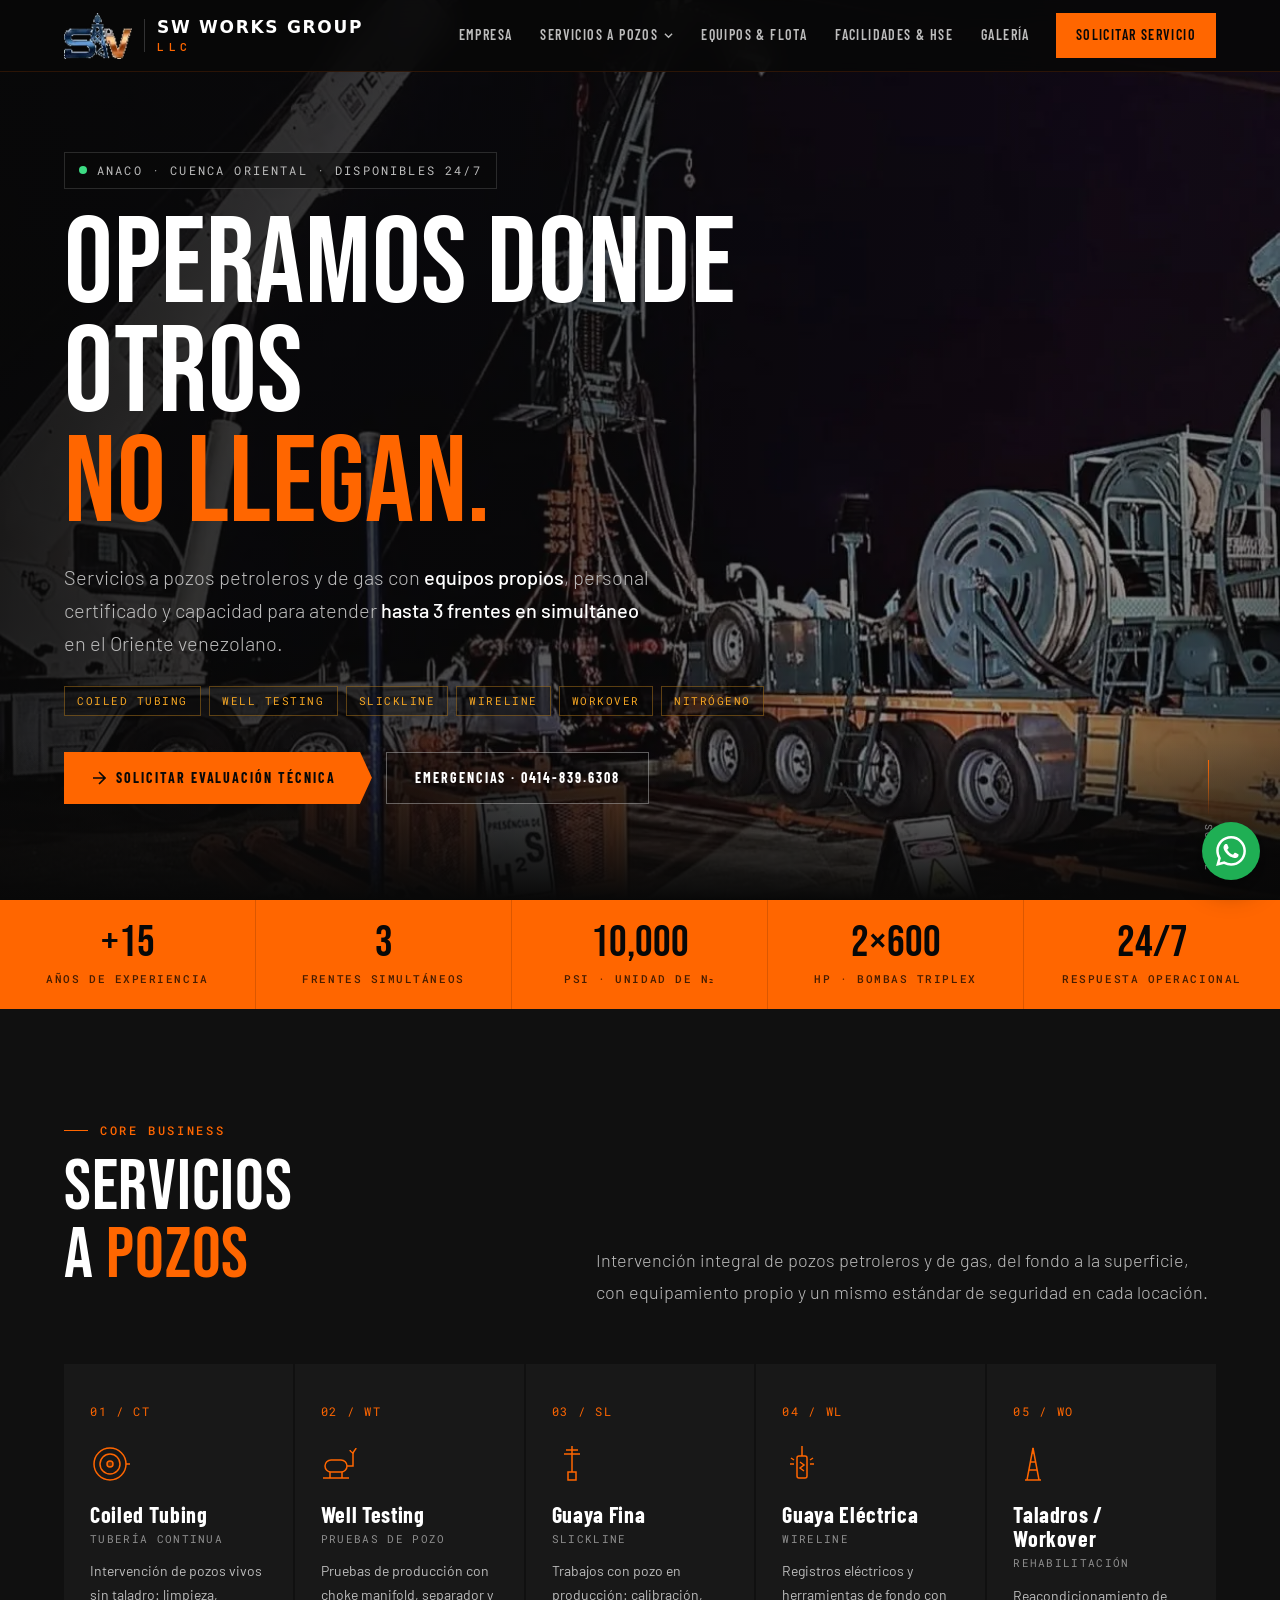
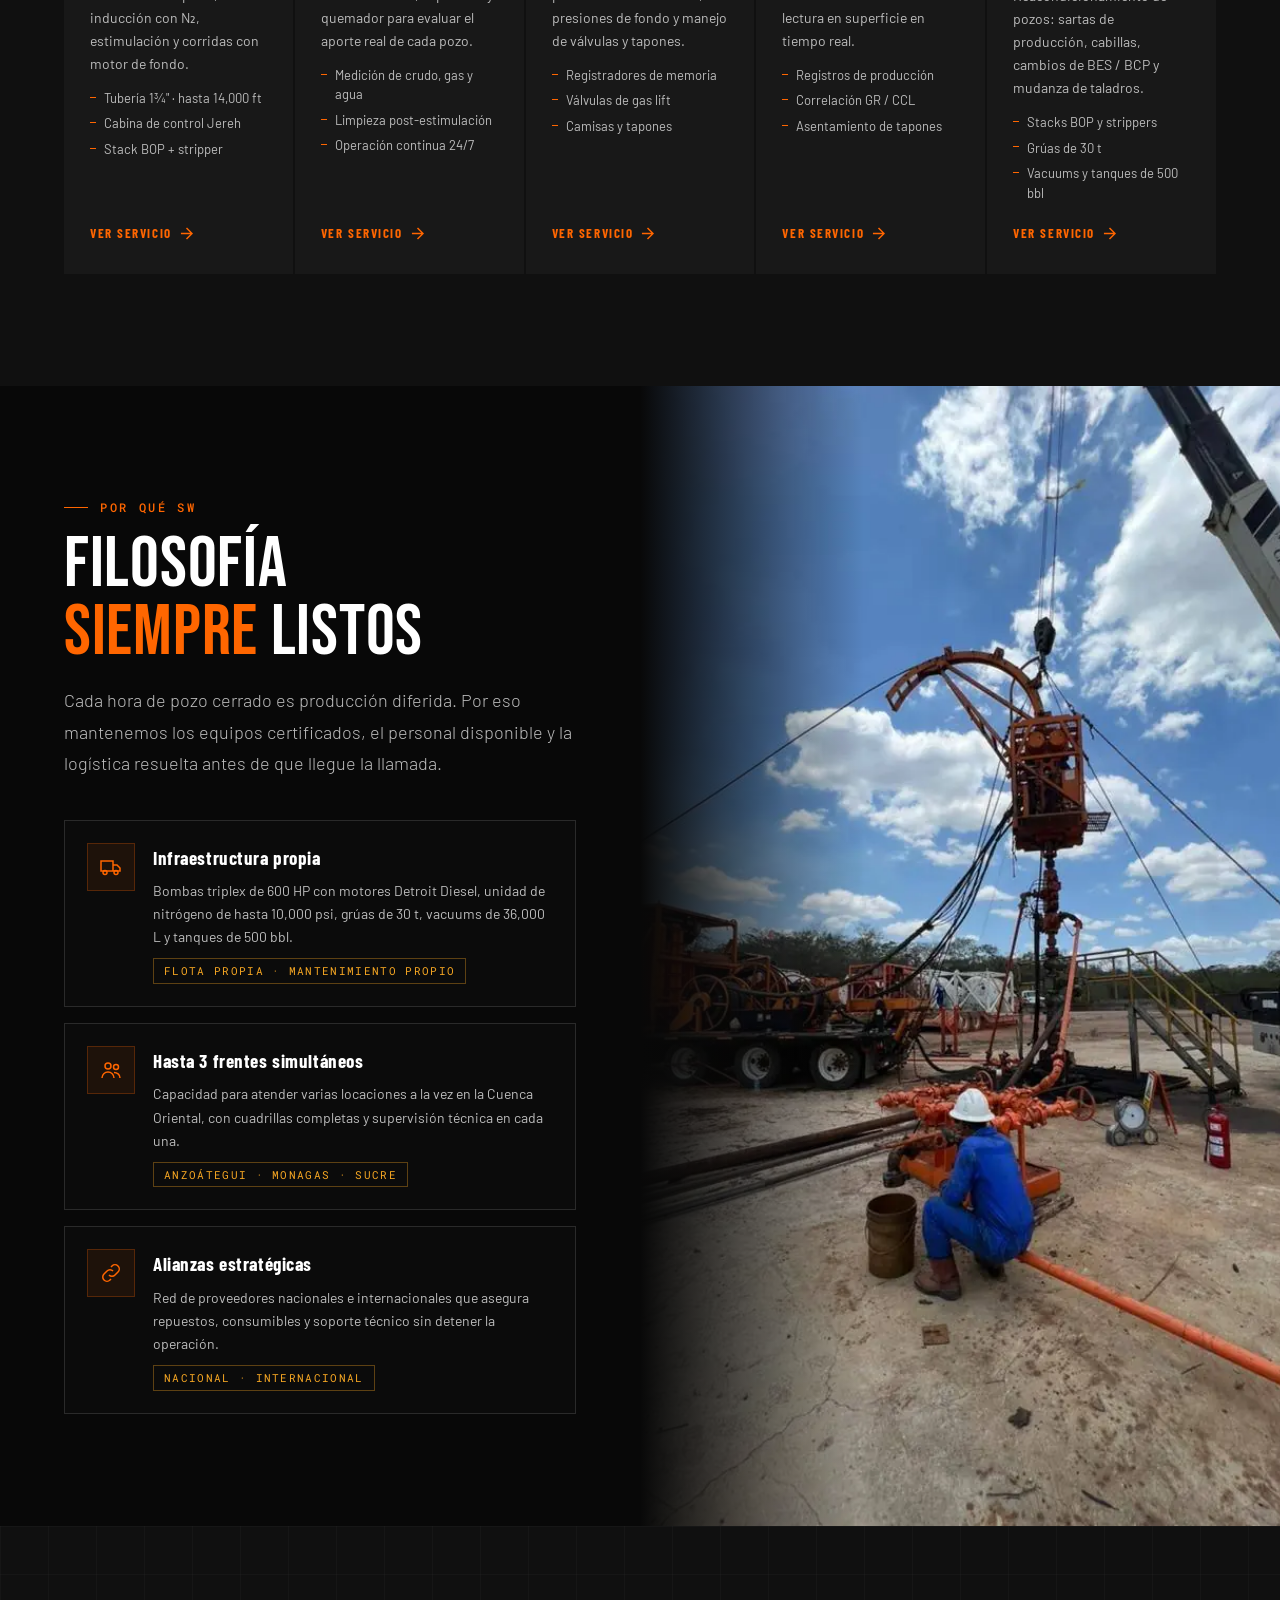
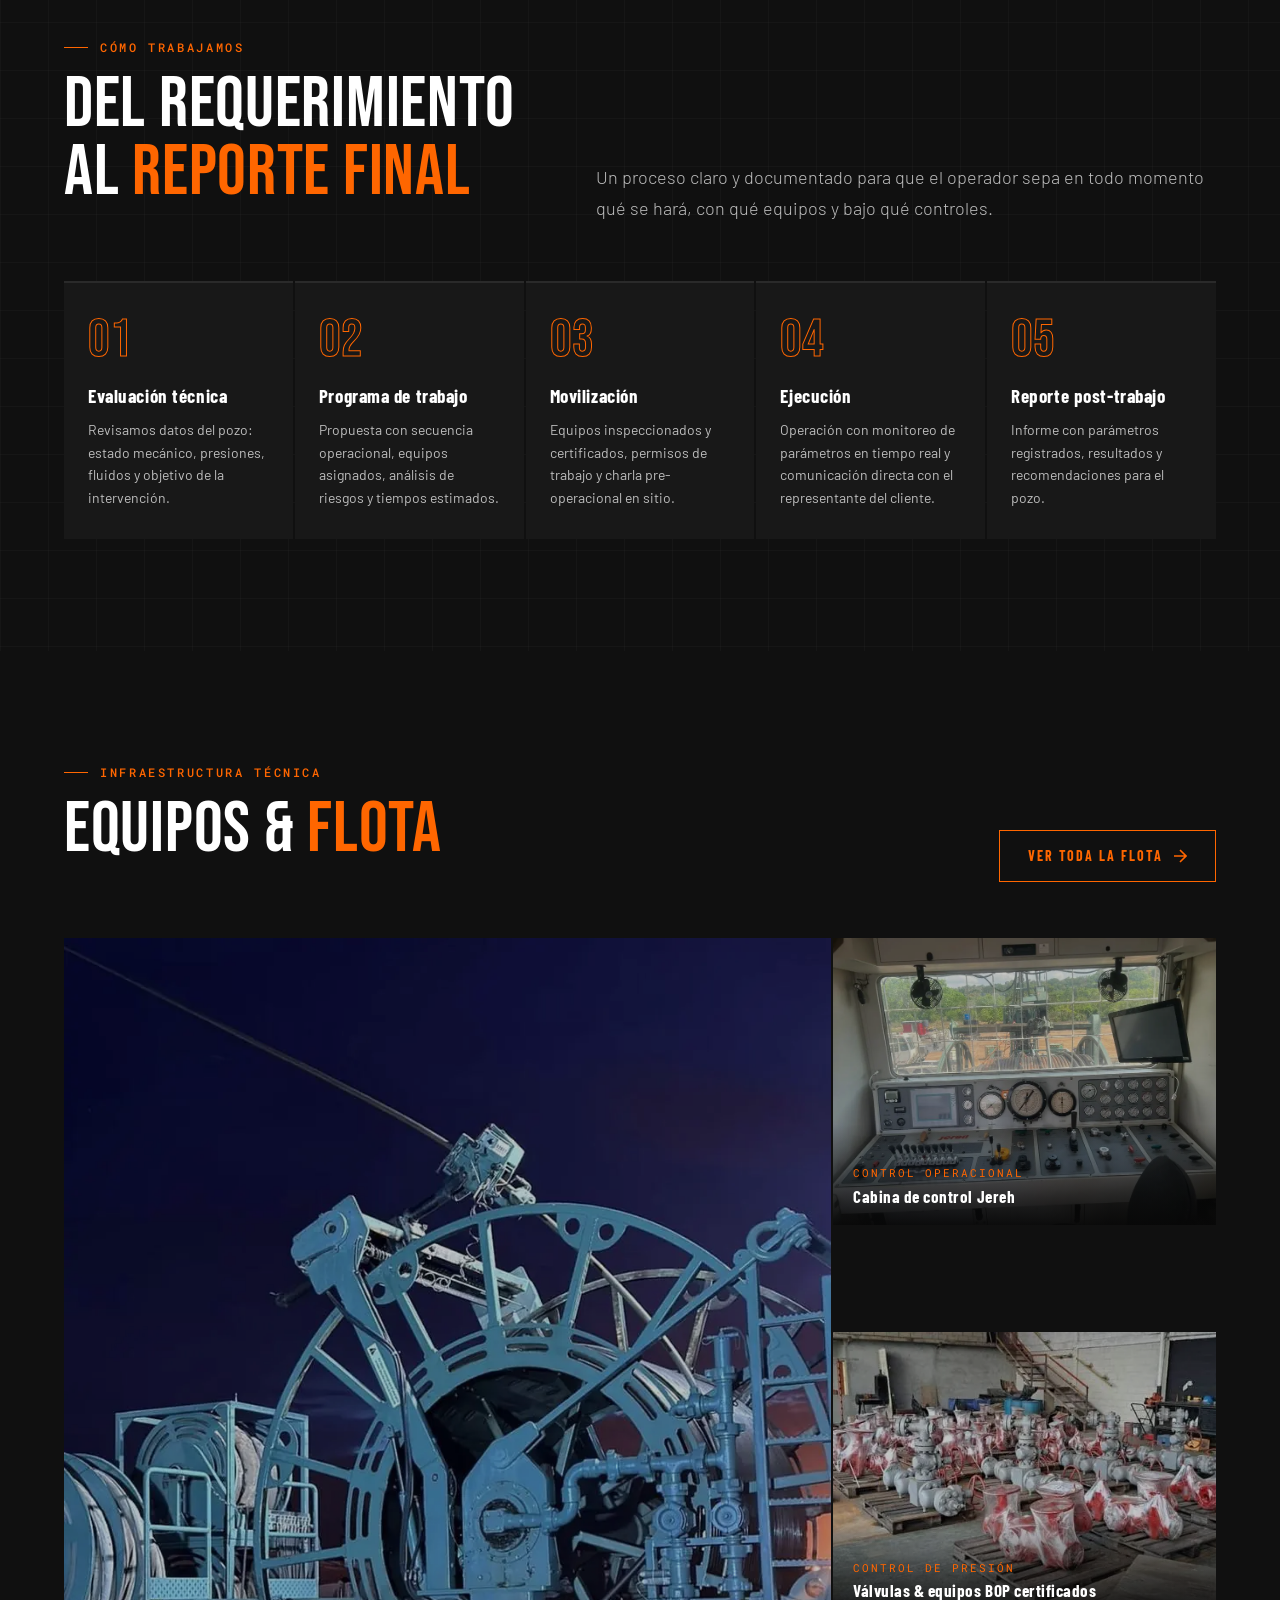
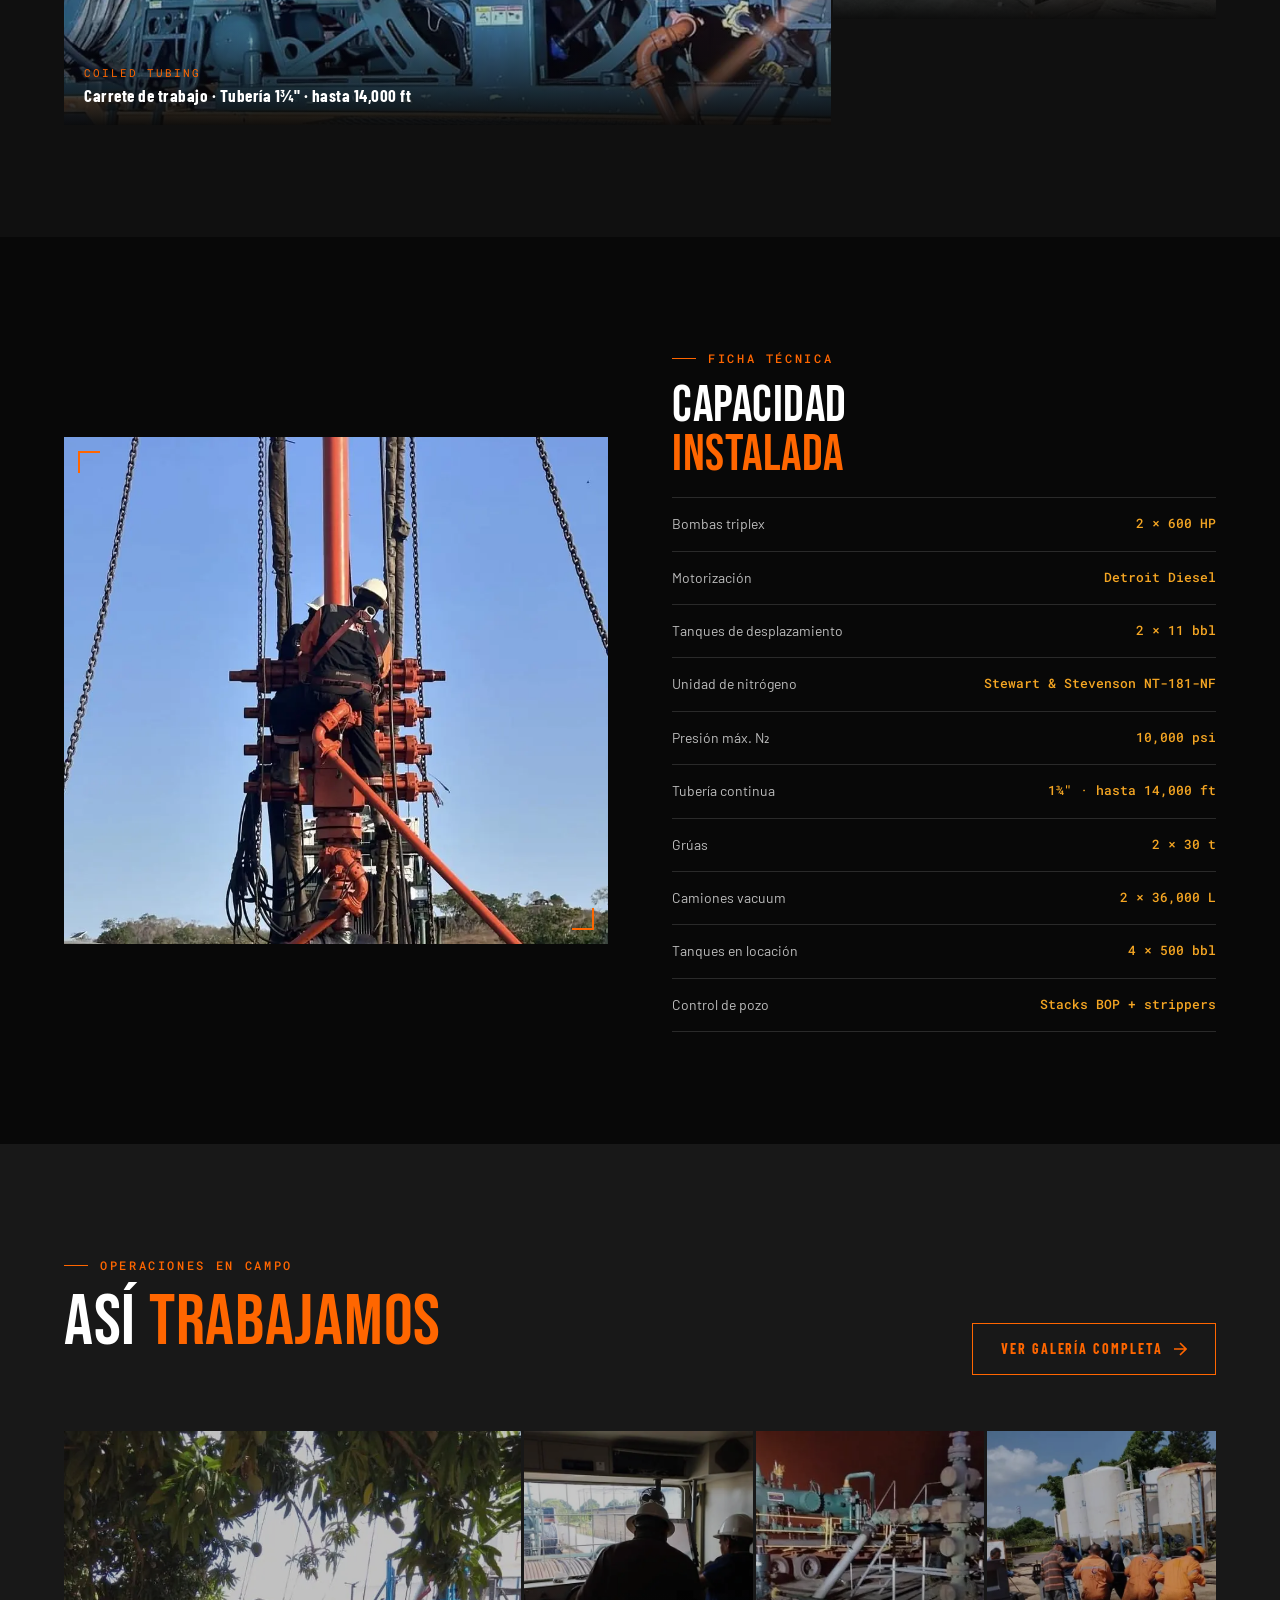
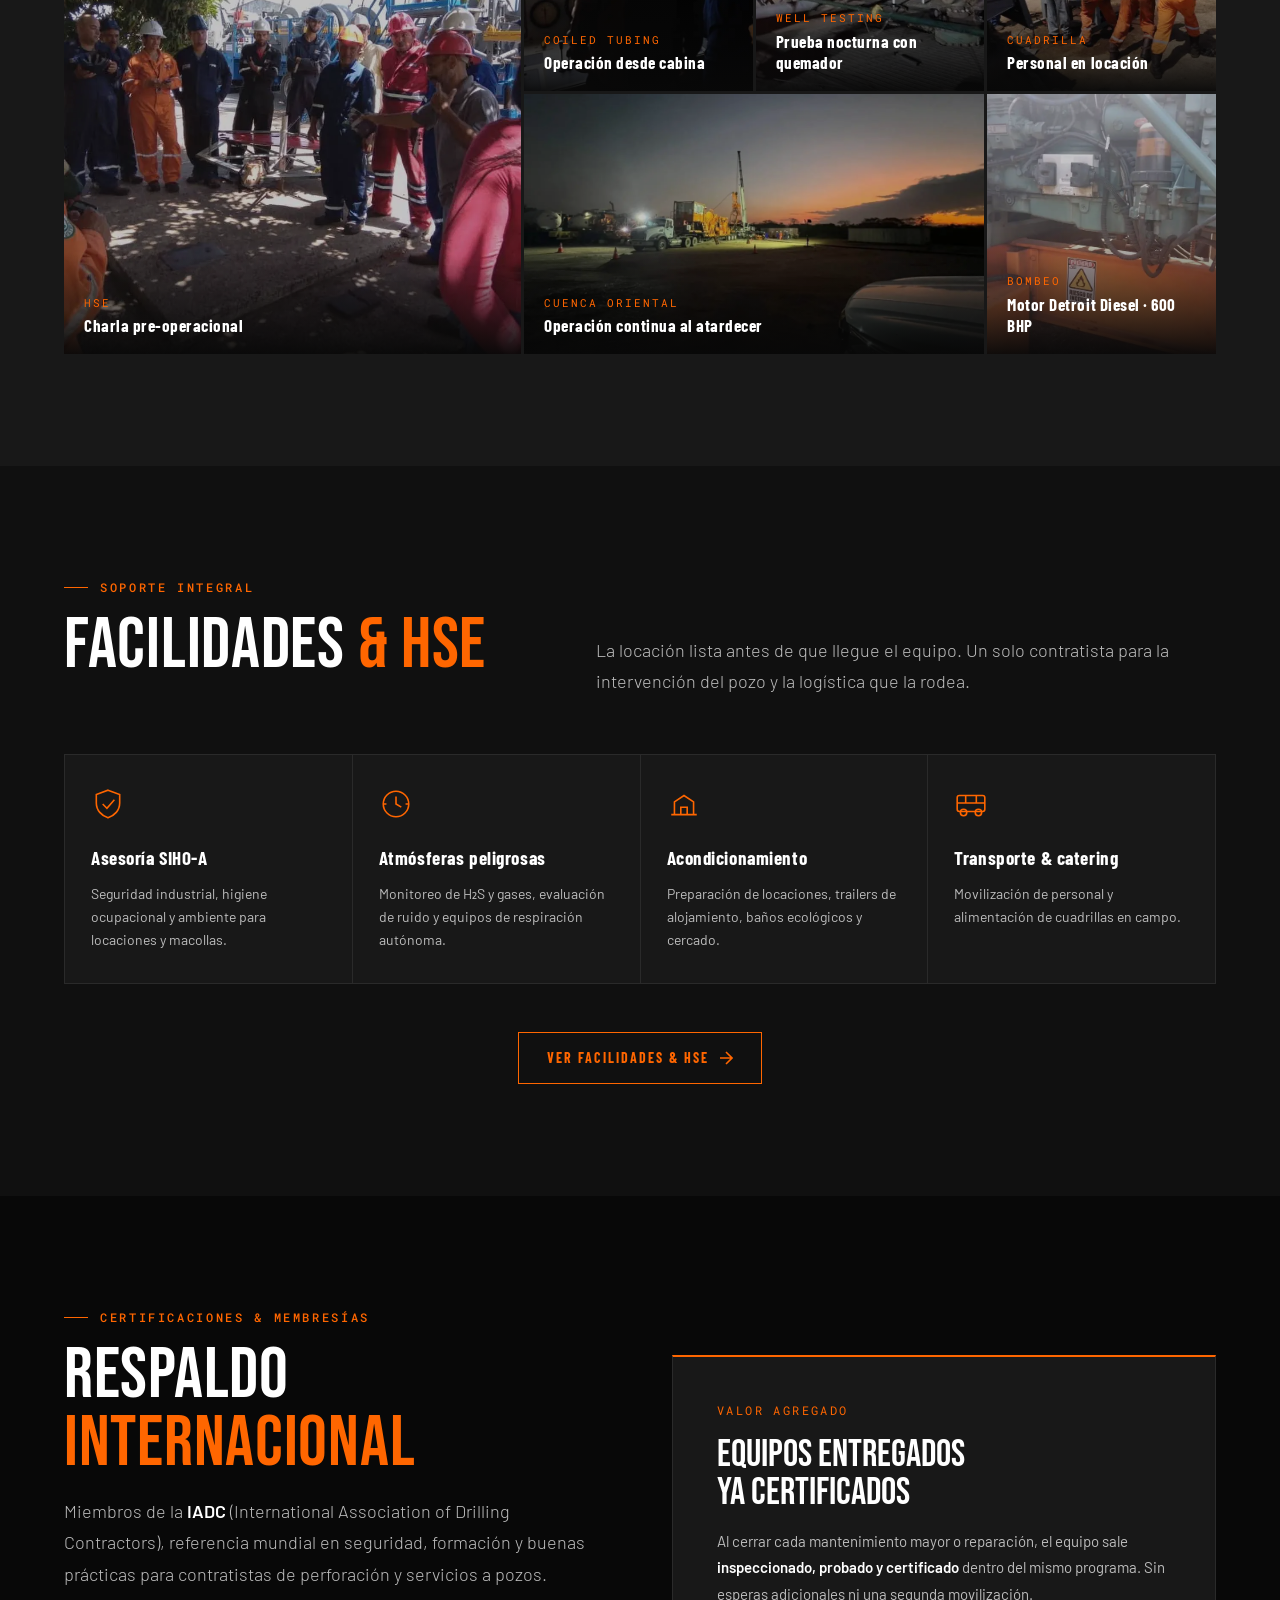
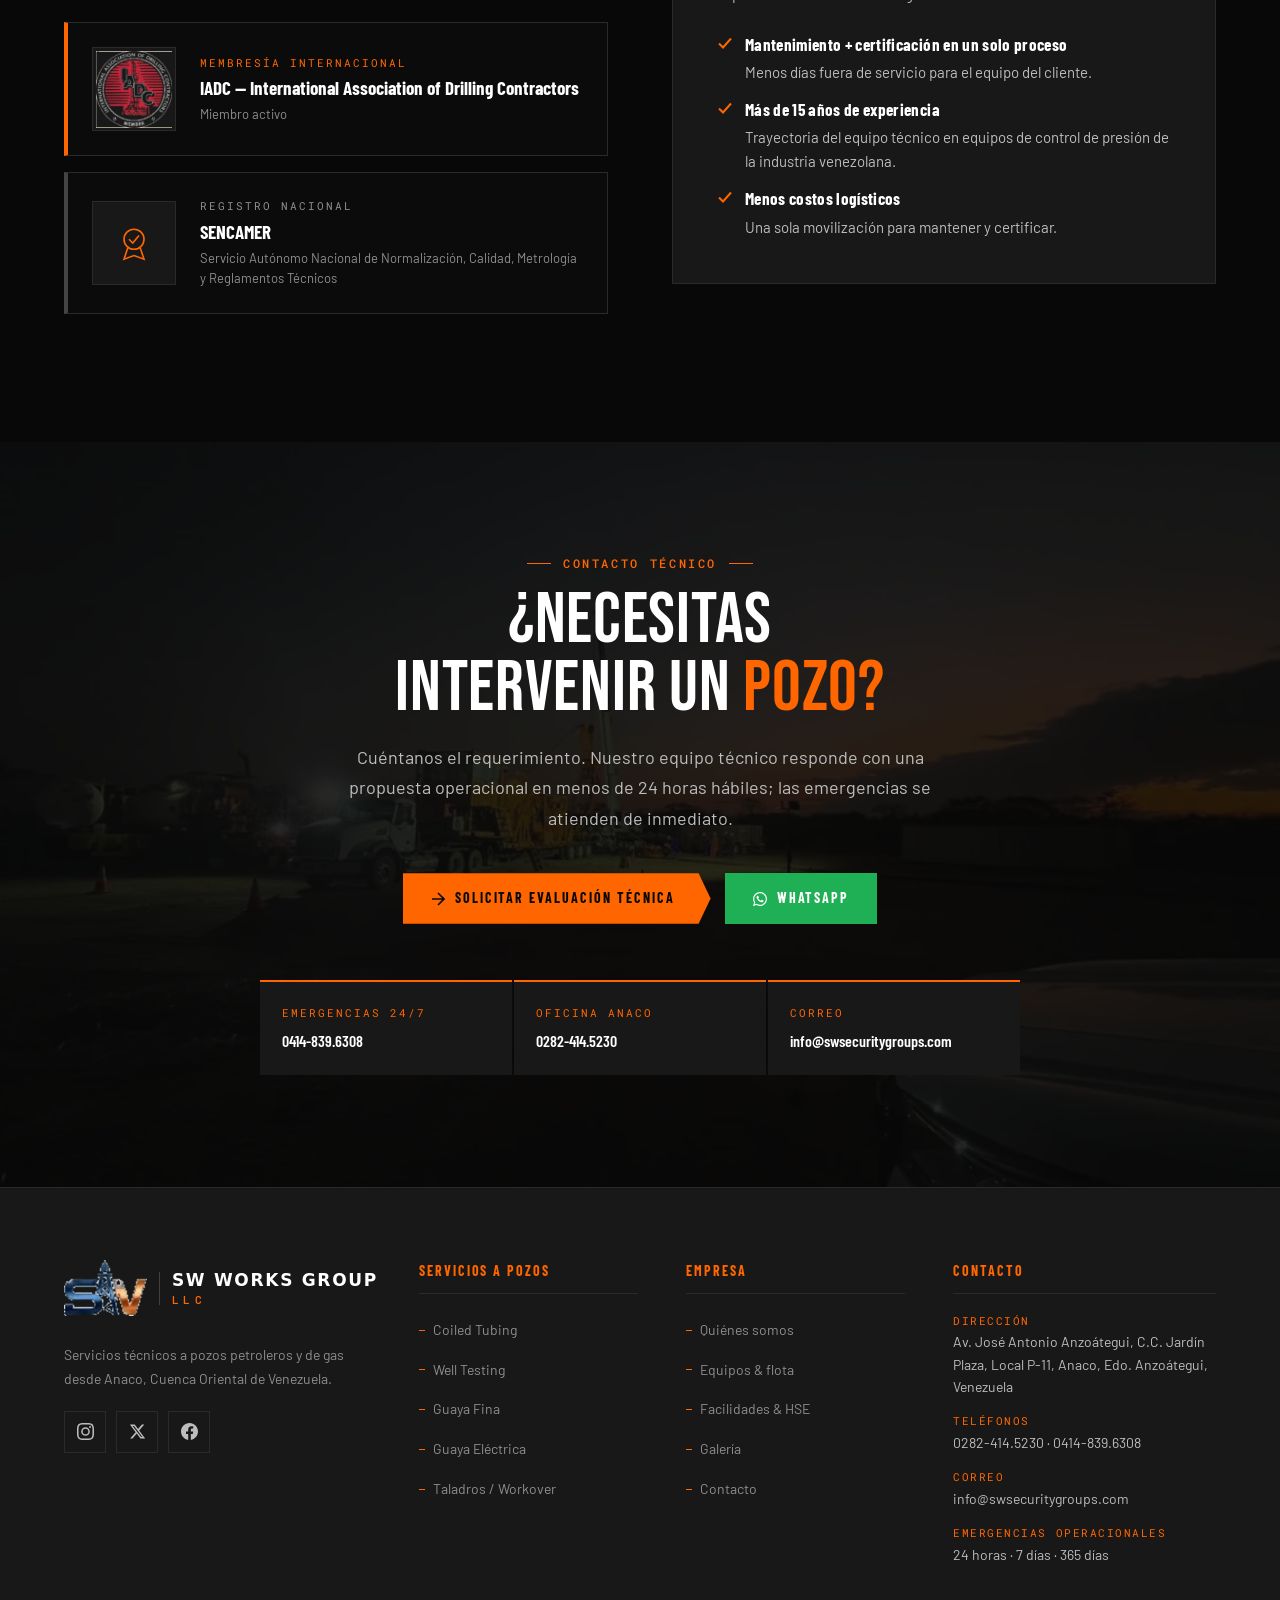
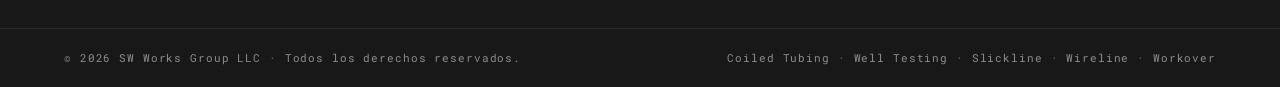
==== commit 926bec11: "Unifica la marca bajo SW Works Group LLC - Reemplaza SW Supply & Services C.A. por SW Works Group LL" ====
--- a/index.html
+++ b/index.html
@@ -3,14 +3,14 @@
 <head>
 <meta charset="UTF-8">
 <meta name="viewport" content="width=device-width, initial-scale=1">
-<title>SW Supply &amp; Services C.A. | Servicios a Pozos Petroleros y de Gas en Venezuela</title>
+<title>SW Works Group LLC | Servicios a Pozos Petroleros y de Gas en Venezuela</title>
 <meta name="description" content="Coiled Tubing, Well Testing, Guaya Fina (Slickline), Guaya Eléctrica (Wireline) y Workover en la Cuenca Oriental de Venezuela. Equipos propios, personal certificado y respuesta 24/7 desde Anaco.">
 <link rel="canonical" href="https://swsecuritygroups.com/">
 <meta name="theme-color" content="#080808">
 <meta property="og:type" content="website">
 <meta property="og:locale" content="es_VE">
-<meta property="og:site_name" content="SW Supply &amp; Services C.A.">
-<meta property="og:title" content="SW Supply &amp; Services C.A. | Servicios a Pozos Petroleros y de Gas en Venezuela">
+<meta property="og:site_name" content="SW Works Group LLC">
+<meta property="og:title" content="SW Works Group LLC | Servicios a Pozos Petroleros y de Gas en Venezuela">
 <meta property="og:description" content="Coiled Tubing, Well Testing, Guaya Fina (Slickline), Guaya Eléctrica (Wireline) y Workover en la Cuenca Oriental de Venezuela. Equipos propios, personal certificado y respuesta 24/7 desde Anaco.">
 <meta property="og:url" content="https://swsecuritygroups.com/">
 <meta property="og:image" content="https://swsecuritygroups.com/img/og-image.jpg">
@@ -26,15 +26,15 @@
 <link rel="stylesheet" href="css/global.css">
 <link rel="preload" as="image" href="img/hero_night_ct.webp" fetchpriority="high">
 <script>document.documentElement.classList.add('js')</script>
-<script type="application/ld+json">{"@context": "https://schema.org", "@type": "LocalBusiness", "@id": "https://swsecuritygroups.com/#org", "name": "SW Supply & Services C.A.", "alternateName": "SW Supply & Services", "url": "https://swsecuritygroups.com/", "logo": "https://swsecuritygroups.com/img/logo-light.png", "image": "https://swsecuritygroups.com/img/og-image.jpg", "description": "Servicios a pozos petroleros y de gas en el Oriente de Venezuela: Coiled Tubing, Well Testing, Guaya Fina (Slickline), Guaya Eléctrica (Wireline), Workover y facilidades de superficie.", "taxID": "J-40860524-4", "telephone": "+582824145230", "email": "info@swsecuritygroups.com", "address": {"@type": "PostalAddress", "streetAddress": "Av. José Antonio Anzoátegui, C.C. Jardín Plaza, Local P-11", "addressLocality": "Anaco", "addressRegion": "Anzoátegui", "addressCountry": "VE"}, "areaServed": ["Anzoátegui", "Monagas", "Sucre", "Faja Petrolífera del Orinoco"], "openingHoursSpecification": [{"@type": "OpeningHoursSpecification", "dayOfWeek": ["Monday", "Tuesday", "Wednesday", "Thursday", "Friday"], "opens": "07:00", "closes": "17:00"}], "contactPoint": [{"@type": "ContactPoint", "telephone": "+584148396308", "contactType": "emergency", "availableLanguage": ["es", "en"], "hoursAvailable": "Mo-Su 00:00-23:59"}], "sameAs": ["https://www.instagram.com/swsecuritygroups/", "https://x.com/swsecurityworks", "https://www.facebook.com/profile.php?id=100068211665223"]}</script>
+<script type="application/ld+json">{"@context": "https://schema.org", "@type": "LocalBusiness", "@id": "https://swsecuritygroups.com/#org", "name": "SW Works Group LLC", "alternateName": "SW Works Group", "url": "https://swsecuritygroups.com/", "logo": "https://swsecuritygroups.com/img/logo-sw-works-group.png", "image": "https://swsecuritygroups.com/img/og-image.jpg", "description": "Servicios a pozos petroleros y de gas en el Oriente de Venezuela: Coiled Tubing, Well Testing, Guaya Fina (Slickline), Guaya Eléctrica (Wireline), Workover y facilidades de superficie.", "telephone": "+582824145230", "email": "info@swsecuritygroups.com", "address": {"@type": "PostalAddress", "streetAddress": "Av. José Antonio Anzoátegui, C.C. Jardín Plaza, Local P-11", "addressLocality": "Anaco", "addressRegion": "Anzoátegui", "addressCountry": "VE"}, "areaServed": ["Anzoátegui", "Monagas", "Sucre", "Faja Petrolífera del Orinoco"], "openingHoursSpecification": [{"@type": "OpeningHoursSpecification", "dayOfWeek": ["Monday", "Tuesday", "Wednesday", "Thursday", "Friday"], "opens": "07:00", "closes": "17:00"}], "contactPoint": [{"@type": "ContactPoint", "telephone": "+584148396308", "contactType": "emergency", "availableLanguage": ["es", "en"], "hoursAvailable": "Mo-Su 00:00-23:59"}], "sameAs": ["https://www.instagram.com/swsecuritygroups/", "https://x.com/swsecurityworks", "https://www.facebook.com/profile.php?id=100068211665223"]}</script>
 </head>
 <body>
 <a class="skip-link" href="#main">Saltar al contenido</a>
 
 <header>
 <nav class="nav" aria-label="Principal">
-  <a href="index.html" class="nav-logo" aria-label="SW Supply &amp; Services C.A. — Inicio">
-    <img src="img/logo-light.webp" alt="SW Supply &amp; Services C.A." width="345" height="104">
+  <a href="index.html" class="nav-logo" aria-label="SW Works Group LLC — Inicio">
+    <span class="brand"><img class="brand-mark" src="img/brand-mark.webp" alt="" width="222" height="150"><span class="brand-word"><b>SW Works Group</b><small>LLC</small></span></span>
   </a>
   <ul class="nav-links">
     <li><a href="pages/empresa.html">Empresa</a></li>
@@ -289,8 +289,8 @@
 <footer class="footer">
   <div class="footer-top">
     <div class="footer-brand">
-      <img src="img/logo-light.webp" alt="SW Supply &amp; Services C.A." width="345" height="104" loading="lazy">
-      <p>Servicios técnicos a pozos petroleros y de gas desde Anaco, Cuenca Oriental de Venezuela. RIF J-40860524-4.</p>
+      <div class="footer-logo"><span class="brand"><img class="brand-mark" src="img/brand-mark.webp" alt="" width="222" height="150" loading="lazy"><span class="brand-word"><b>SW Works Group</b><small>LLC</small></span></span></div>
+      <p>Servicios técnicos a pozos petroleros y de gas desde Anaco, Cuenca Oriental de Venezuela.</p>
       <div class="social-links"><a href="https://www.instagram.com/swsecuritygroups/" class="social-link" target="_blank" rel="noopener" aria-label="Instagram"><svg viewBox="0 0 24 24" aria-hidden="true"><path d="M12 2.16c3.2 0 3.58.01 4.85.07 3.25.15 4.77 1.69 4.92 4.92.06 1.27.07 1.65.07 4.85s-.01 3.58-.07 4.85c-.15 3.23-1.66 4.77-4.92 4.92-1.27.06-1.64.07-4.85.07s-3.58-.01-4.85-.07c-3.26-.15-4.77-1.7-4.92-4.92C2.17 15.58 2.16 15.2 2.16 12s.01-3.58.07-4.85C2.38 3.92 3.9 2.38 7.15 2.23 8.42 2.17 8.8 2.16 12 2.16zM12 0C8.74 0 8.33.01 7.05.07 2.7.27.27 2.69.07 7.05.01 8.33 0 8.74 0 12s.01 3.67.07 4.95c.2 4.36 2.62 6.78 6.98 6.98C8.33 23.99 8.74 24 12 24s3.67-.01 4.95-.07c4.35-.2 6.78-2.62 6.98-6.98.06-1.28.07-1.69.07-4.95s-.01-3.67-.07-4.95c-.2-4.35-2.62-6.78-6.98-6.98C15.67.01 15.26 0 12 0zm0 5.84a6.16 6.16 0 100 12.32 6.16 6.16 0 000-12.32zM12 16a4 4 0 110-8 4 4 0 010 8zm6.41-11.85a1.44 1.44 0 100 2.88 1.44 1.44 0 000-2.88z"/></svg></a><a href="https://x.com/swsecurityworks" class="social-link" target="_blank" rel="noopener" aria-label="X (Twitter)"><svg viewBox="0 0 24 24" aria-hidden="true"><path d="M18.24 2.25h3.31l-7.23 8.26 8.5 11.24h-6.65l-5.21-6.82-5.97 6.82H1.68l7.73-8.84L1.25 2.25H8.08l4.71 6.23zm-1.16 17.52h1.83L7.08 4.13H5.12z"/></svg></a><a href="https://www.facebook.com/profile.php?id=100068211665223" class="social-link" target="_blank" rel="noopener" aria-label="Facebook"><svg viewBox="0 0 24 24" aria-hidden="true"><path d="M24 12.07C24 5.41 18.63 0 12 0S0 5.4 0 12.07C0 18.1 4.39 23.1 10.13 24v-8.44H7.08v-3.49h3.04V9.41c0-3.02 1.8-4.7 4.54-4.7 1.31 0 2.68.24 2.68.24v2.97h-1.5c-1.5 0-1.96.93-1.96 1.89v2.26h3.33l-.53 3.49h-2.8V24C19.62 23.1 24 18.1 24 12.07"/></svg></a></div>
     </div>
     <div class="footer-col">
@@ -316,7 +316,7 @@
     </div>
   </div>
   <div class="footer-bottom">
-    <p>&copy; <span data-year>2026</span> SW Supply &amp; Services C.A. · RIF J-40860524-4 · Todos los derechos reservados.</p>
+    <p>&copy; <span data-year>2026</span> SW Works Group LLC · Todos los derechos reservados.</p>
     <p>Coiled Tubing · Well Testing · Slickline · Wireline · Workover</p>
   </div>
 </footer>
--- a/css/global.css
+++ b/css/global.css
@@ -1,5 +1,5 @@
 /* ============================================================
-   SW SUPPLY & SERVICES C.A. — Sistema de diseño global
+   SW WORKS GROUP LLC — Sistema de diseño global
    Un solo archivo cacheable para todo el sitio.
    ============================================================ */
 
@@ -81,7 +81,11 @@
 }
 .nav.scrolled { background: rgba(8,8,8,.97); border-bottom-color: rgba(255,102,0,.3); }
 .nav-logo { display: flex; align-items: center; flex-shrink: 0; }
-.nav-logo img { height: 44px; width: auto; }
+.brand { display: inline-flex; align-items: center; gap: 12px; }
+.brand-mark { height: 46px; width: auto; flex-shrink: 0; }
+.brand-word { display: flex; flex-direction: column; line-height: 1; border-left: 1px solid rgba(255,255,255,.18); padding-left: 12px; }
+.brand-word b { font-family: var(--fB); font-weight: 700; font-size: 17px; letter-spacing: .1em; text-transform: uppercase; color: var(--white); white-space: nowrap; }
+.brand-word small { font-family: var(--fB); font-weight: 600; font-size: 11px; letter-spacing: .5em; color: var(--orange); margin-top: 5px; }
 
 .nav-links { display: flex; align-items: center; }
 .nav-links li { position: relative; }
@@ -425,7 +429,8 @@
 /* ─── FOOTER ─── */
 .footer { background: var(--dark2); border-top: 1px solid var(--steel); }
 .footer-top { display: grid; grid-template-columns: 1.4fr 1fr 1fr 1.2fr; gap: 48px; padding: 72px var(--section-px) 48px; }
-.footer-brand img { height: 48px; width: auto; margin-bottom: 18px; }
+.footer-logo { margin-bottom: 20px; }
+.footer-logo .brand-mark { height: 56px; }
 .footer-brand p { font-size: 14px; color: var(--grey-mid); line-height: 1.7; max-width: 300px; margin-bottom: 20px; }
 .footer-col h2 { font-family: var(--fH); font-weight: 700; font-size: 14px; letter-spacing: .14em; text-transform: uppercase; color: var(--orange); margin-bottom: 18px; padding-bottom: 10px; border-bottom: 1px solid var(--steel); }
 .footer-col ul { display: flex; flex-direction: column; gap: 10px; }
@@ -615,7 +620,9 @@
 }
 @media (max-width: 640px) {
   :root { --nav-h: 64px; }
-  .nav-logo img { height: 38px; }
+  .brand-mark { height: 38px; }
+  .brand-word b { font-size: 15px; letter-spacing: .07em; }
+  .brand-word small { font-size: 10px; }
   .svc-grid, .svc-grid--3, .info-grid, .info-grid--3, .process, .tile-grid, .equip-sub, .equip-sub--2 { grid-template-columns: 1fr; }
   .tile--feat { grid-column: auto; }
   .stats-bar { grid-template-columns: 1fr 1fr; }
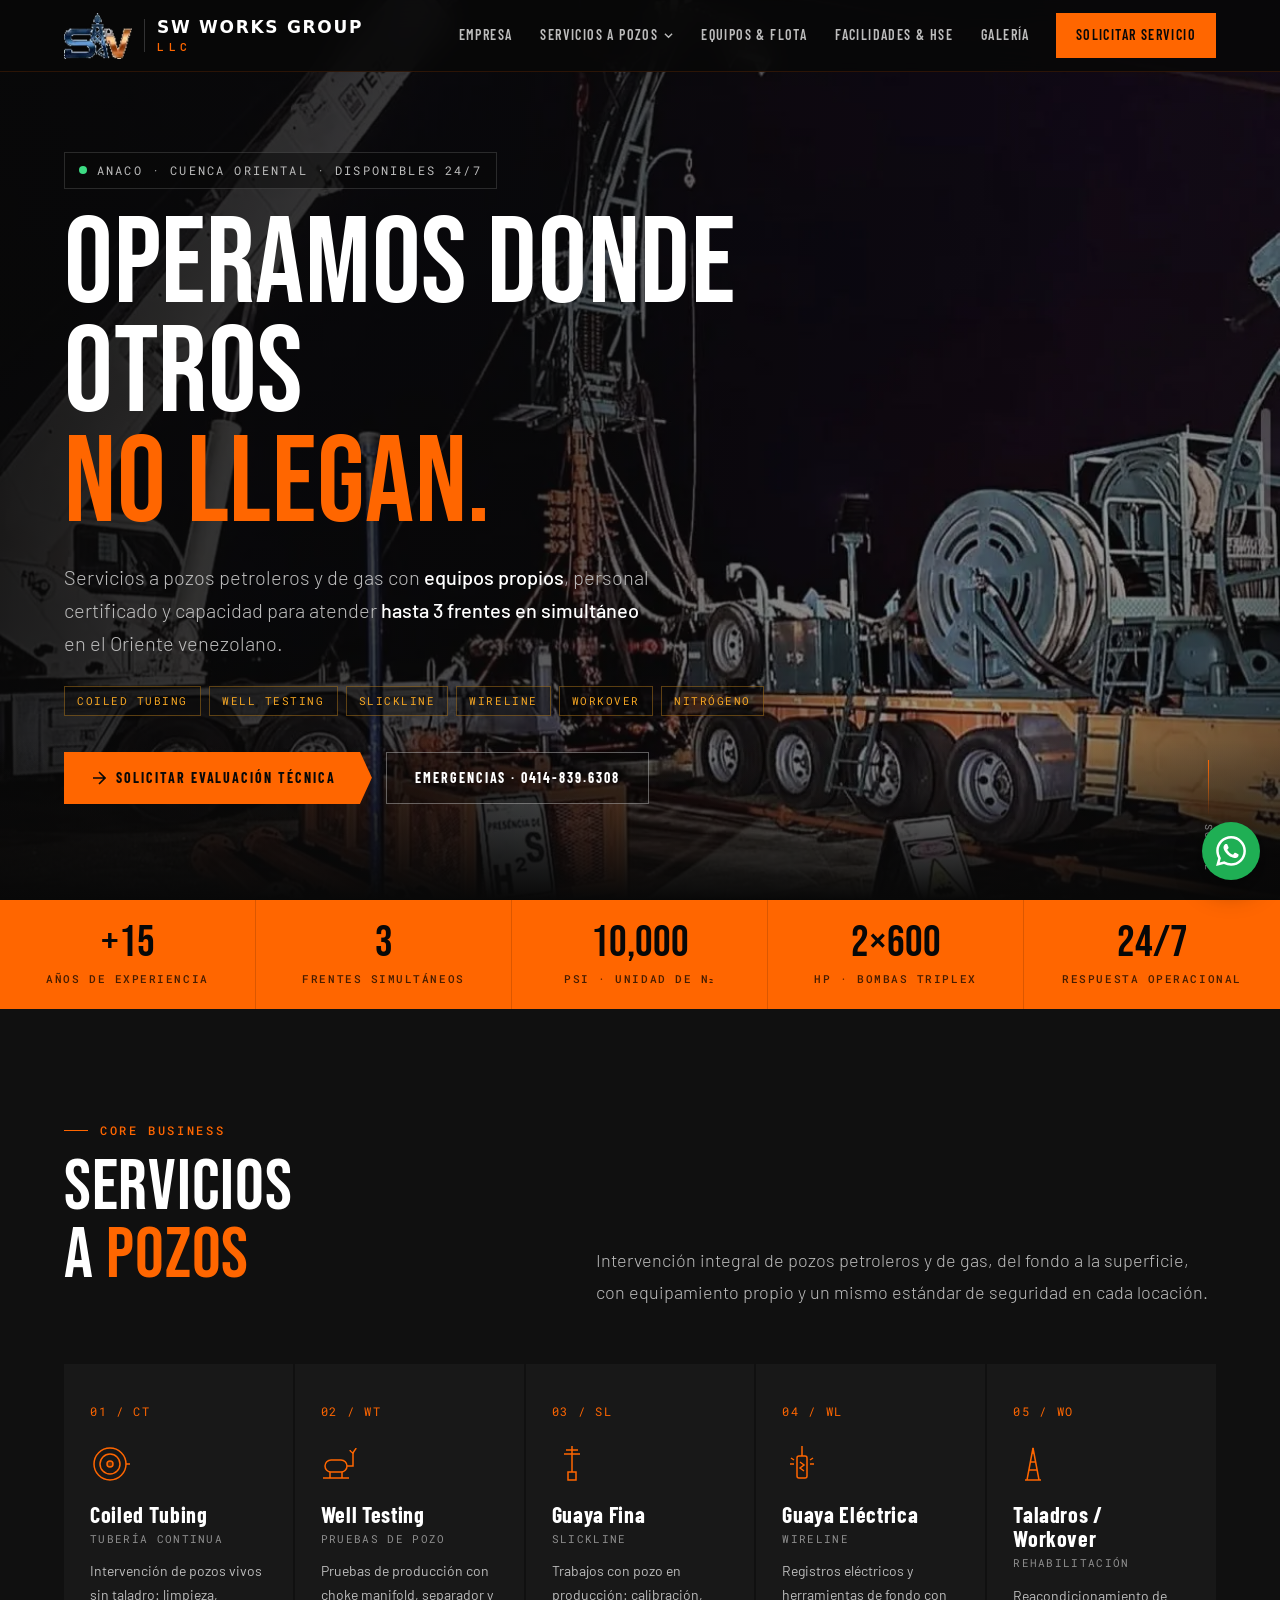
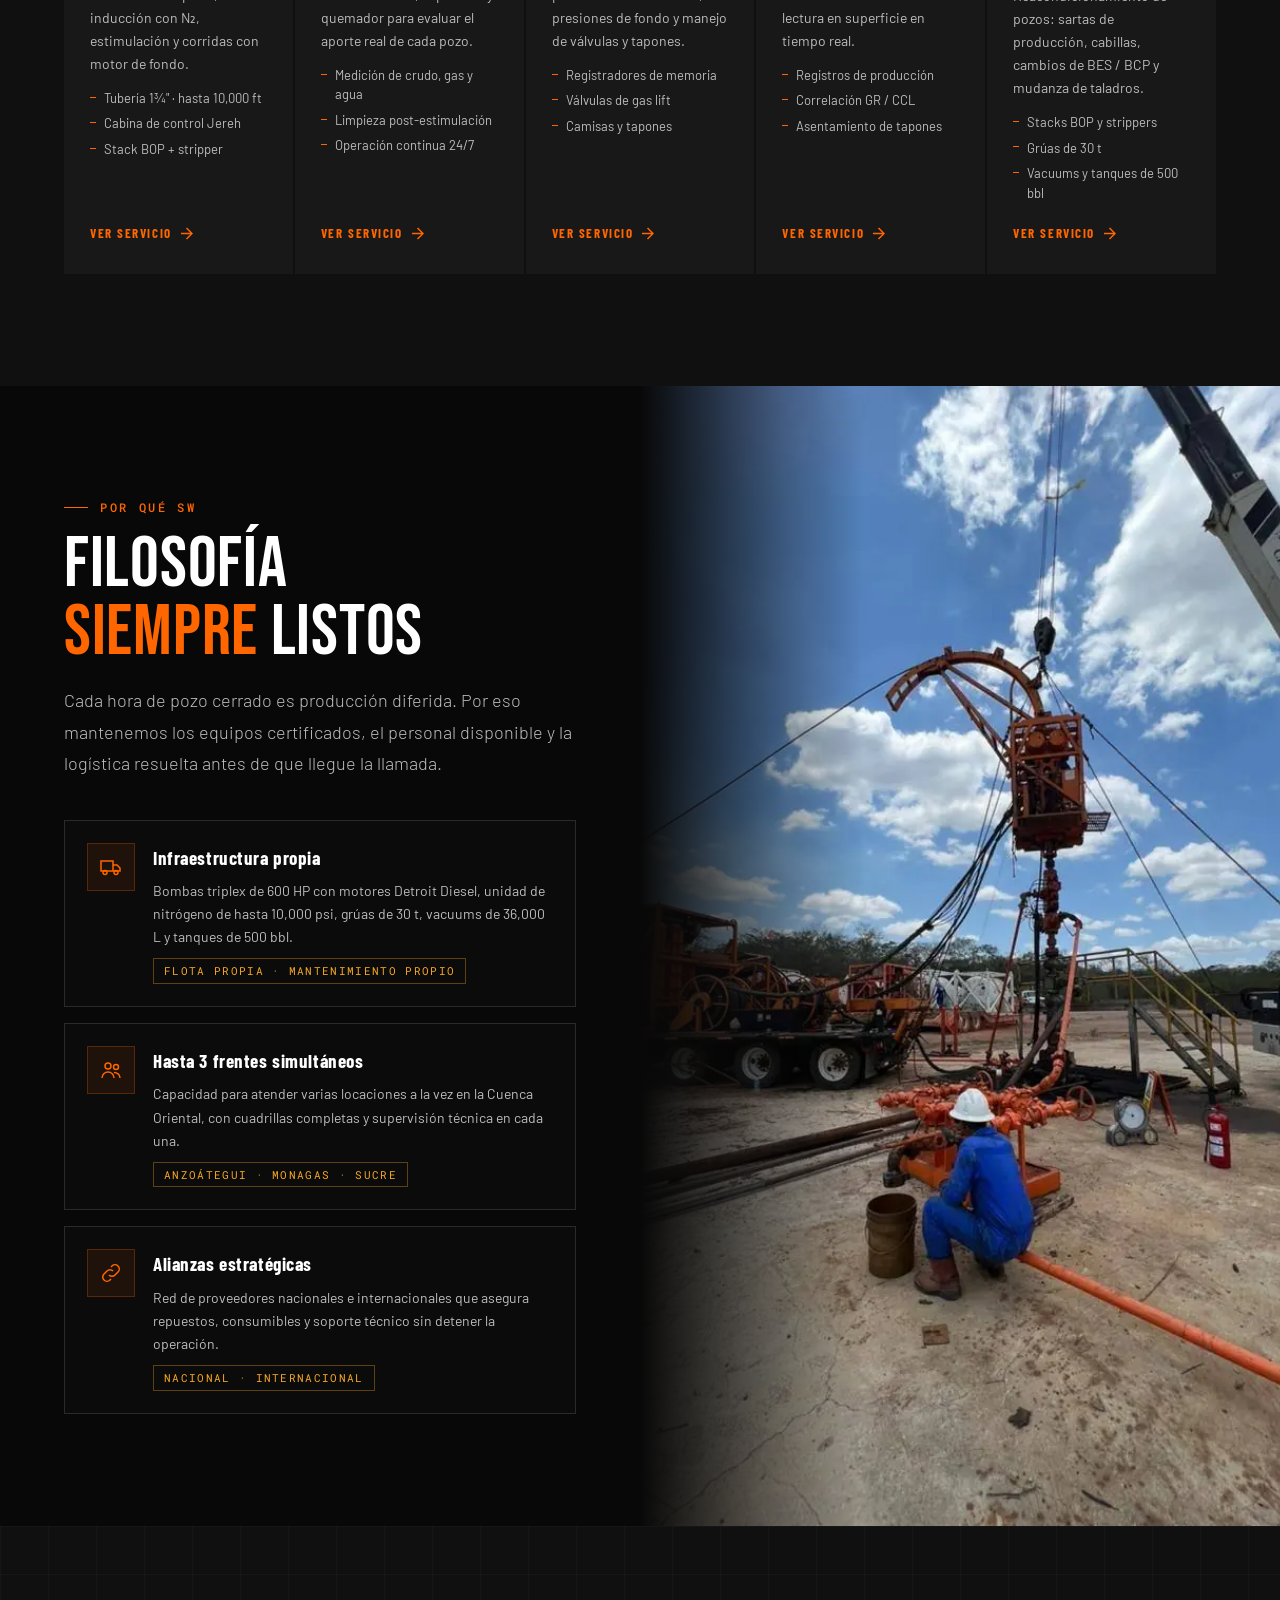
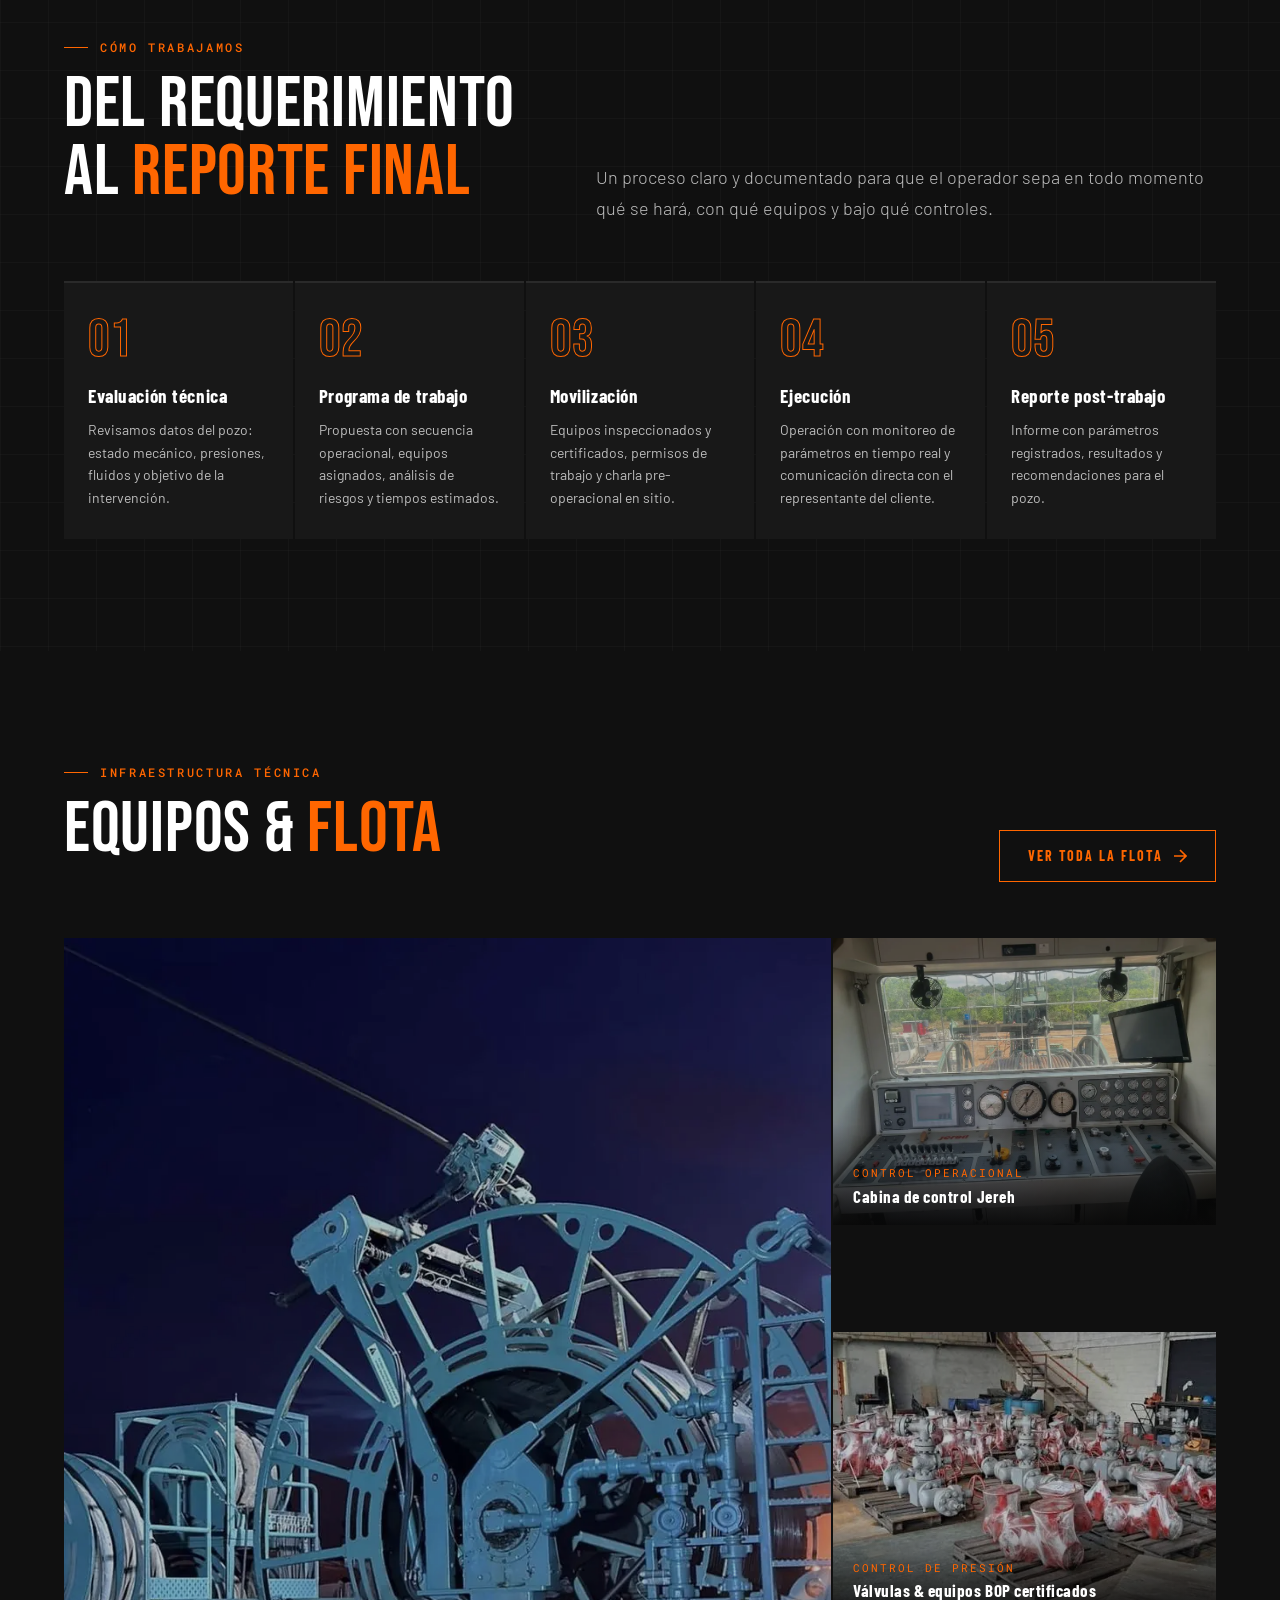
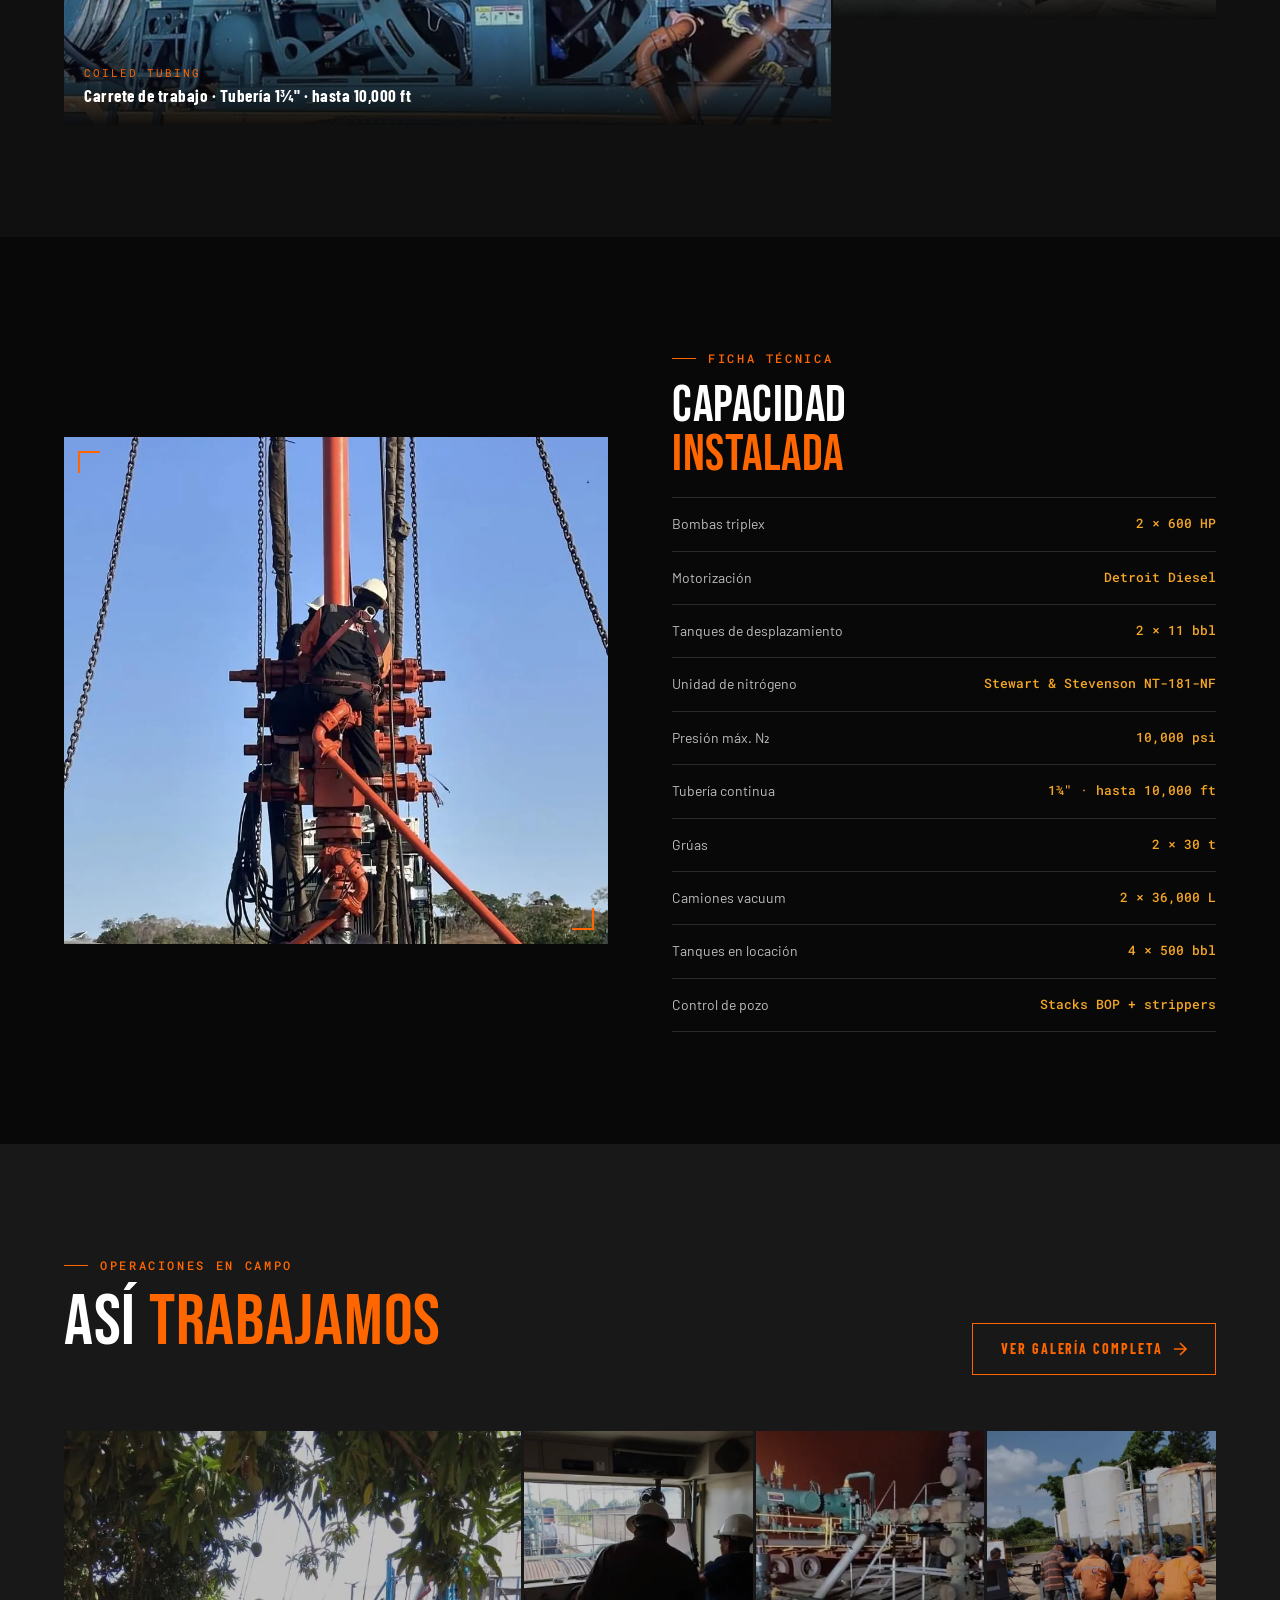
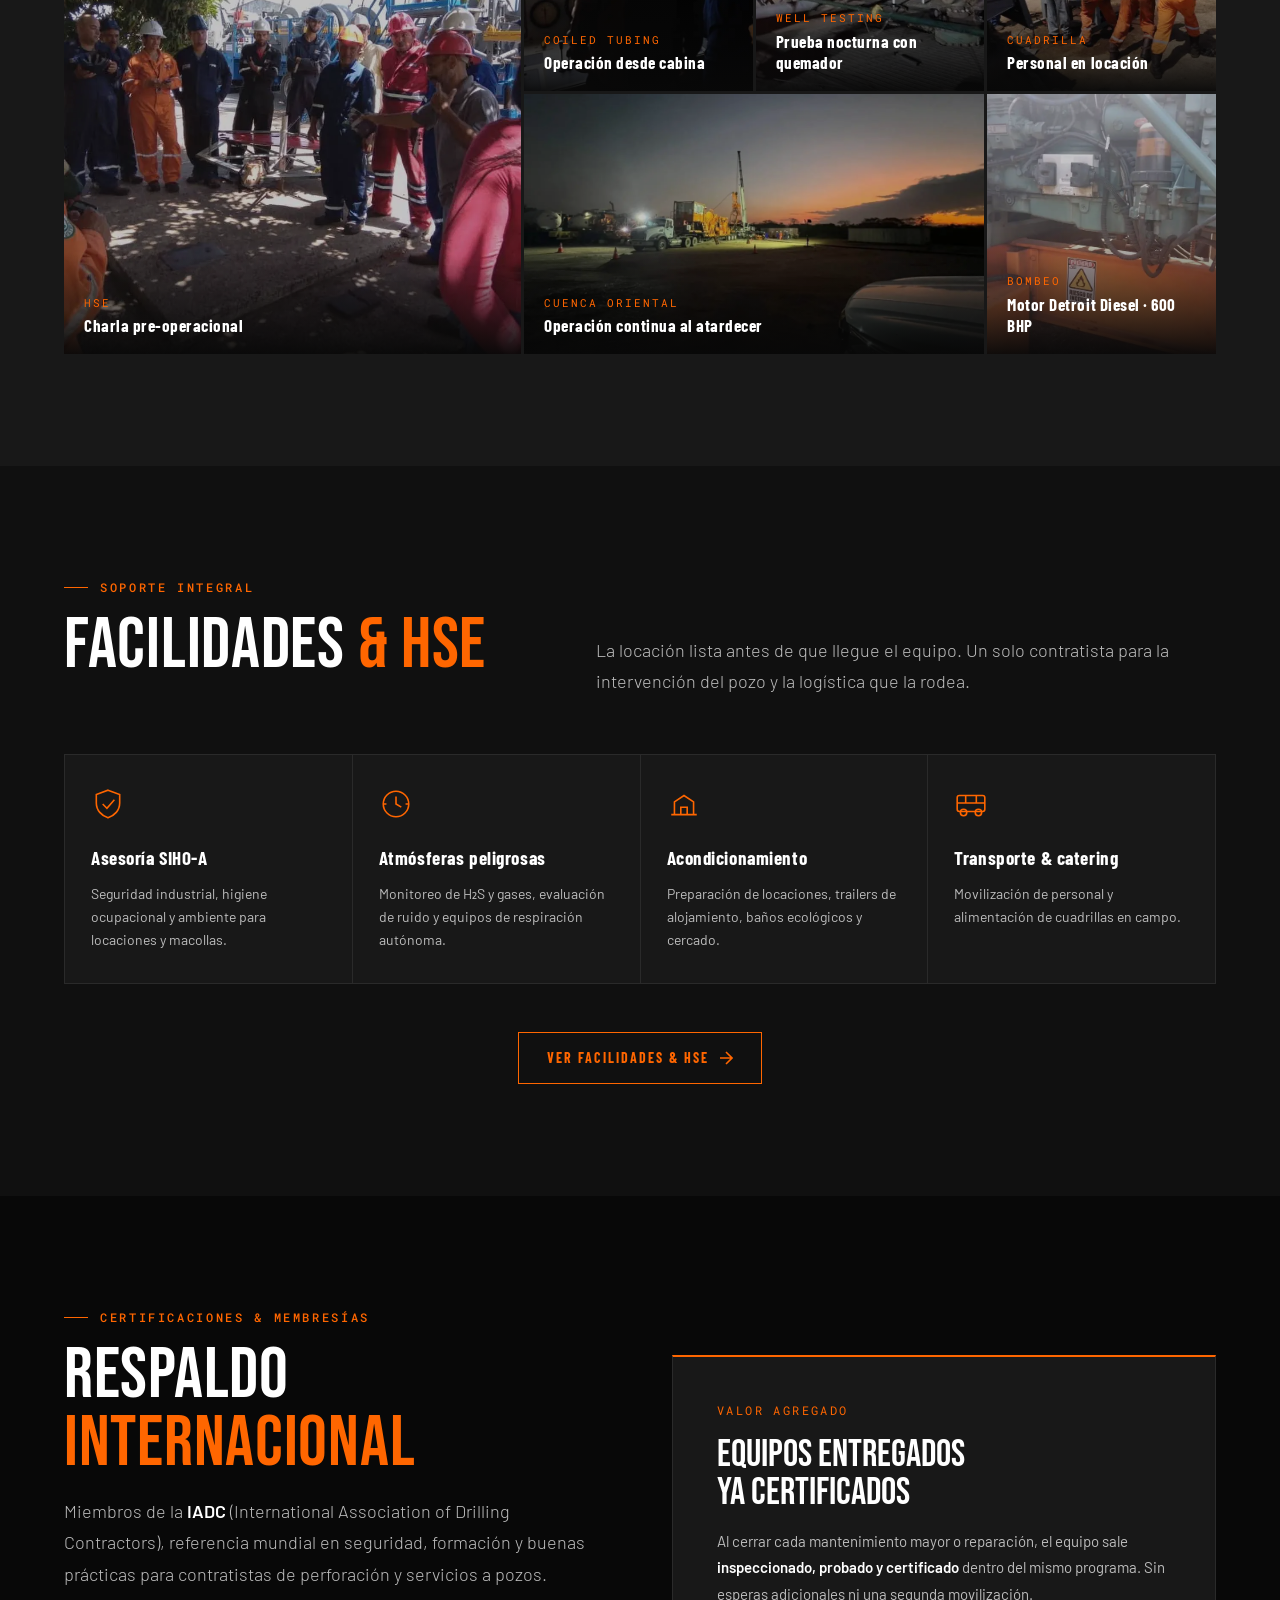
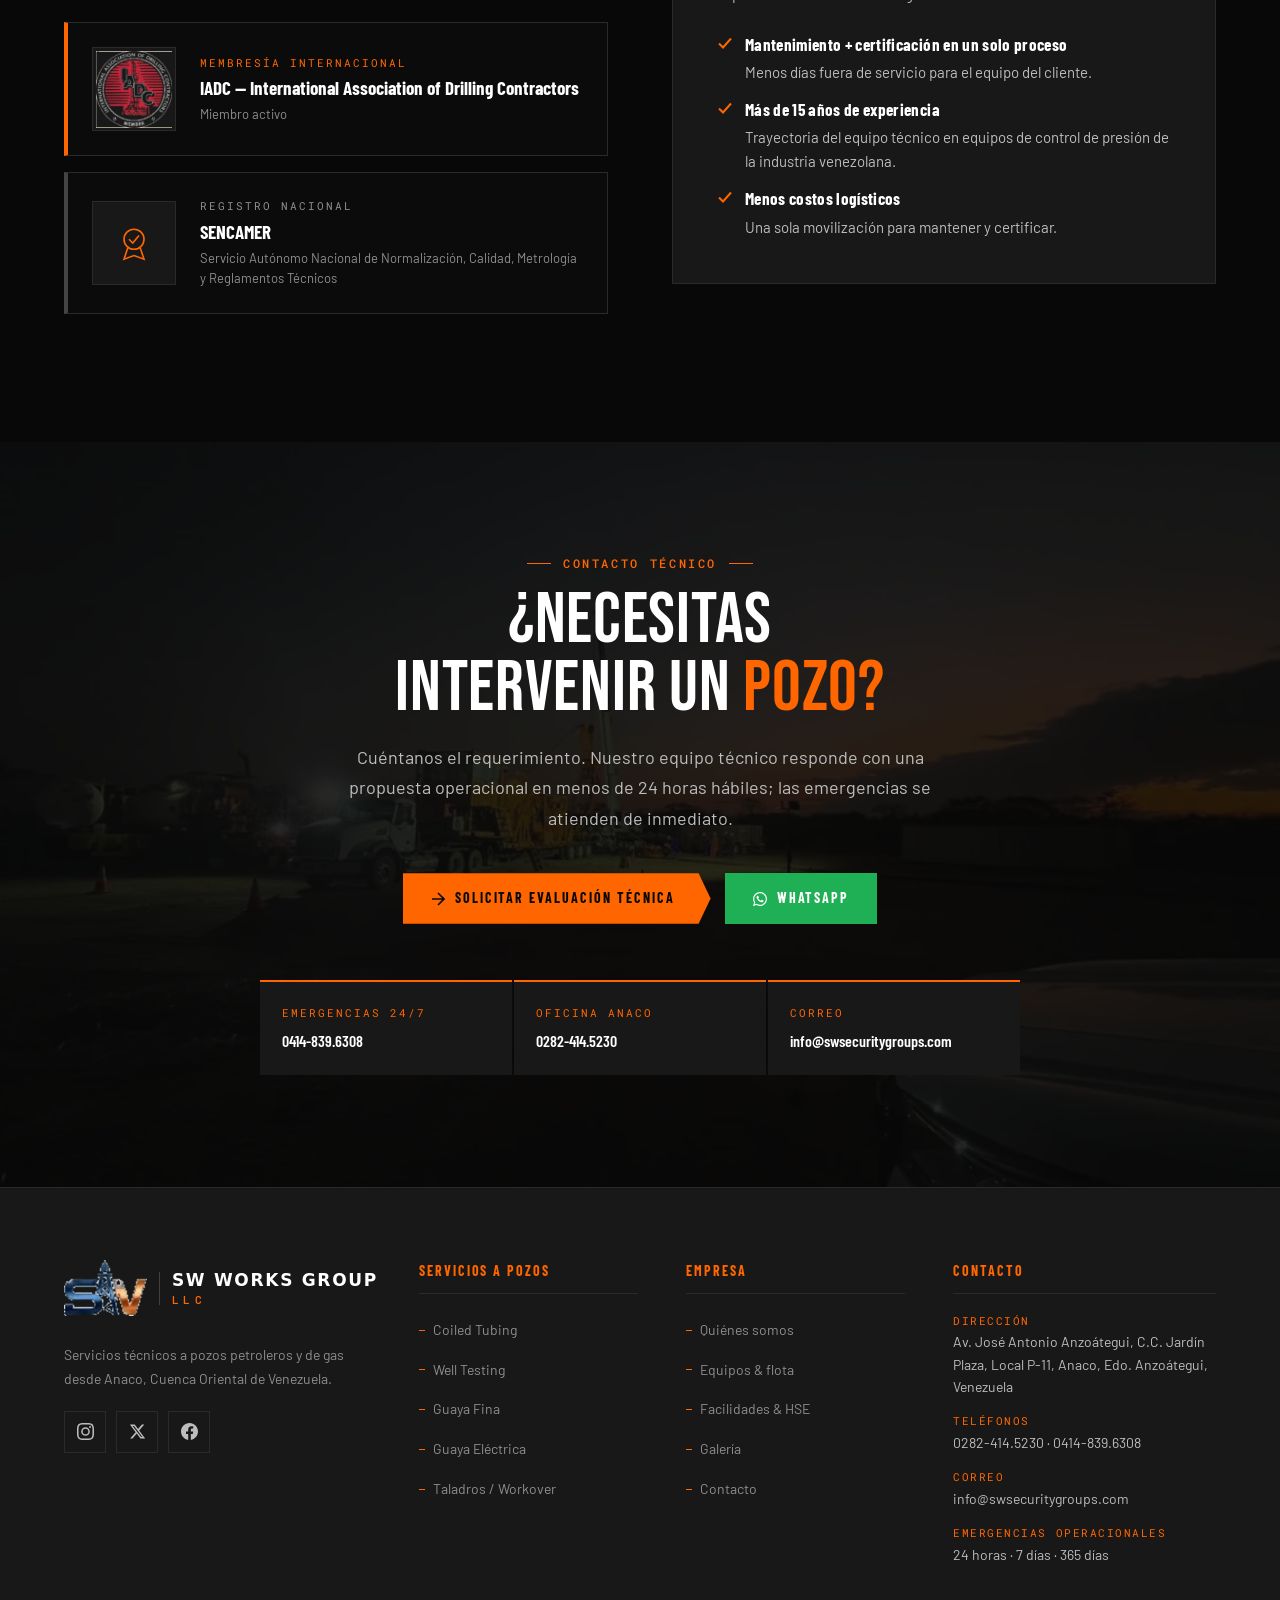
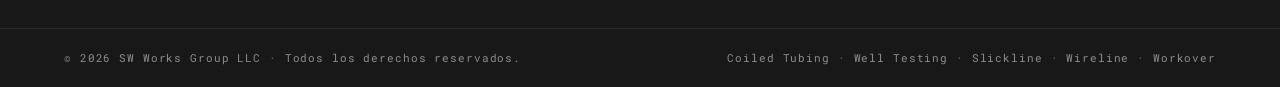
==== commit 23b9ab8d: "Coiled Tubing: longitud de tubería de 14,000 ft a 10,000 ft Actualiza inicio, flota y la página de C" ====
--- a/index.html
+++ b/index.html
@@ -5,15 +5,15 @@
 <meta name="viewport" content="width=device-width, initial-scale=1">
 <title>SW Works Group LLC | Servicios a Pozos Petroleros y de Gas en Venezuela</title>
 <meta name="description" content="Coiled Tubing, Well Testing, Guaya Fina (Slickline), Guaya Eléctrica (Wireline) y Workover en la Cuenca Oriental de Venezuela. Equipos propios, personal certificado y respuesta 24/7 desde Anaco.">
-<link rel="canonical" href="https://swsecuritygroups.com/">
+<link rel="canonical" href="https://swworksgroup.com/">
 <meta name="theme-color" content="#080808">
 <meta property="og:type" content="website">
 <meta property="og:locale" content="es_VE">
 <meta property="og:site_name" content="SW Works Group LLC">
 <meta property="og:title" content="SW Works Group LLC | Servicios a Pozos Petroleros y de Gas en Venezuela">
 <meta property="og:description" content="Coiled Tubing, Well Testing, Guaya Fina (Slickline), Guaya Eléctrica (Wireline) y Workover en la Cuenca Oriental de Venezuela. Equipos propios, personal certificado y respuesta 24/7 desde Anaco.">
-<meta property="og:url" content="https://swsecuritygroups.com/">
-<meta property="og:image" content="https://swsecuritygroups.com/img/og-image.jpg">
+<meta property="og:url" content="https://swworksgroup.com/">
+<meta property="og:image" content="https://swworksgroup.com/img/og-image.jpg">
 <meta property="og:image:width" content="1200">
 <meta property="og:image:height" content="630">
 <meta name="twitter:card" content="summary_large_image">
@@ -26,7 +26,7 @@
 <link rel="stylesheet" href="css/global.css">
 <link rel="preload" as="image" href="img/hero_night_ct.webp" fetchpriority="high">
 <script>document.documentElement.classList.add('js')</script>
-<script type="application/ld+json">{"@context": "https://schema.org", "@type": "LocalBusiness", "@id": "https://swsecuritygroups.com/#org", "name": "SW Works Group LLC", "alternateName": "SW Works Group", "url": "https://swsecuritygroups.com/", "logo": "https://swsecuritygroups.com/img/logo-sw-works-group.png", "image": "https://swsecuritygroups.com/img/og-image.jpg", "description": "Servicios a pozos petroleros y de gas en el Oriente de Venezuela: Coiled Tubing, Well Testing, Guaya Fina (Slickline), Guaya Eléctrica (Wireline), Workover y facilidades de superficie.", "telephone": "+582824145230", "email": "info@swsecuritygroups.com", "address": {"@type": "PostalAddress", "streetAddress": "Av. José Antonio Anzoátegui, C.C. Jardín Plaza, Local P-11", "addressLocality": "Anaco", "addressRegion": "Anzoátegui", "addressCountry": "VE"}, "areaServed": ["Anzoátegui", "Monagas", "Sucre", "Faja Petrolífera del Orinoco"], "openingHoursSpecification": [{"@type": "OpeningHoursSpecification", "dayOfWeek": ["Monday", "Tuesday", "Wednesday", "Thursday", "Friday"], "opens": "07:00", "closes": "17:00"}], "contactPoint": [{"@type": "ContactPoint", "telephone": "+584148396308", "contactType": "emergency", "availableLanguage": ["es", "en"], "hoursAvailable": "Mo-Su 00:00-23:59"}], "sameAs": ["https://www.instagram.com/swsecuritygroups/", "https://x.com/swsecurityworks", "https://www.facebook.com/profile.php?id=100068211665223"]}</script>
+<script type="application/ld+json">{"@context": "https://schema.org", "@type": "LocalBusiness", "@id": "https://swworksgroup.com/#org", "name": "SW Works Group LLC", "alternateName": "SW Works Group", "url": "https://swworksgroup.com/", "logo": "https://swworksgroup.com/img/logo-sw-works-group.png", "image": "https://swworksgroup.com/img/og-image.jpg", "description": "Servicios a pozos petroleros y de gas en el Oriente de Venezuela: Coiled Tubing, Well Testing, Guaya Fina (Slickline), Guaya Eléctrica (Wireline), Workover y facilidades de superficie.", "telephone": "+582824145230", "email": "info@swsecuritygroups.com", "address": {"@type": "PostalAddress", "streetAddress": "Av. José Antonio Anzoátegui, C.C. Jardín Plaza, Local P-11", "addressLocality": "Anaco", "addressRegion": "Anzoátegui", "addressCountry": "VE"}, "areaServed": ["Anzoátegui", "Monagas", "Sucre", "Faja Petrolífera del Orinoco"], "openingHoursSpecification": [{"@type": "OpeningHoursSpecification", "dayOfWeek": ["Monday", "Tuesday", "Wednesday", "Thursday", "Friday"], "opens": "07:00", "closes": "17:00"}], "contactPoint": [{"@type": "ContactPoint", "telephone": "+584148396308", "contactType": "emergency", "availableLanguage": ["es", "en"], "hoursAvailable": "Mo-Su 00:00-23:59"}], "sameAs": ["https://www.instagram.com/swsecuritygroups/", "https://x.com/swsecurityworks", "https://www.facebook.com/profile.php?id=100068211665223"]}</script>
 </head>
 <body>
 <a class="skip-link" href="#main">Saltar al contenido</a>
@@ -104,7 +104,7 @@
       <svg class="svc-ico" viewBox="0 0 40 40" fill="none" stroke="currentColor" stroke-width="1.5" aria-hidden="true"><circle cx="20" cy="20" r="16"/><circle cx="20" cy="20" r="10"/><circle cx="20" cy="20" r="3" fill="currentColor" fill-opacity=".25"/><path d="M36 20h4"/></svg>
       <h3>Coiled Tubing</h3><span class="svc-alt">Tubería continua</span>
       <p>Intervención de pozos vivos sin taladro: limpieza, inducción con N₂, estimulación y corridas con motor de fondo.</p>
-      <ul><li>Tubería 1¾" · hasta 14,000 ft</li><li>Cabina de control Jereh</li><li>Stack BOP + stripper</li></ul>
+      <ul><li>Tubería 1¾" · hasta 10,000 ft</li><li>Cabina de control Jereh</li><li>Stack BOP + stripper</li></ul>
       <a href="pages/coiled-tubing.html" class="svc-more stretched">Ver servicio <svg viewBox="0 0 14 14" fill="none" stroke="currentColor" stroke-width="1.6" aria-hidden="true"><path d="M1 7h12M7 1l6 6-6 6"/></svg><span class="sr-only"> de Coiled Tubing</span></a>
     </article>
     <article class="svc-card rev d1">
@@ -191,7 +191,7 @@
     <a href="pages/flota.html" class="btn btn-outline">Ver toda la flota <svg viewBox="0 0 14 14" fill="none" stroke="currentColor" stroke-width="1.6" aria-hidden="true"><path d="M1 7h12M7 1l6 6-6 6"/></svg></a>
   </div>
   <div class="tile-grid rev">
-    <figure class="tile tile--feat"><img src="img/reel_close.webp" alt="Carrete de trabajo de la unidad de Coiled Tubing" width="878" height="900" loading="lazy" decoding="async"><figcaption class="tile-cap"><span>Coiled Tubing</span><h3>Carrete de trabajo · Tubería 1¾" · hasta 14,000 ft</h3></figcaption></figure>
+    <figure class="tile tile--feat"><img src="img/reel_close.webp" alt="Carrete de trabajo de la unidad de Coiled Tubing" width="878" height="900" loading="lazy" decoding="async"><figcaption class="tile-cap"><span>Coiled Tubing</span><h3>Carrete de trabajo · Tubería 1¾" · hasta 10,000 ft</h3></figcaption></figure>
     <figure class="tile"><img src="img/jereh_cabin.webp" alt="Panel de control de la cabina Jereh con manómetros y mandos hidráulicos" width="900" height="675" loading="lazy" decoding="async"><figcaption class="tile-cap"><span>Control operacional</span><h3>Cabina de control Jereh</h3></figcaption></figure>
     <figure class="tile"><img src="img/valves_warehouse.webp" alt="Válvulas y equipos de control de pozo en el taller tras mantenimiento" width="800" height="360" loading="lazy" decoding="async"><figcaption class="tile-cap"><span>Control de presión</span><h3>Válvulas &amp; equipos BOP certificados</h3></figcaption></figure>
   </div>
@@ -203,7 +203,7 @@
     <div class="rev d1">
       <div class="stag">Ficha técnica</div>
       <h2 class="sh2 sh2--sm" id="specs-title">Capacidad<br><em>instalada</em></h2>
-      <table class="specs"><tr><th scope="row">Bombas triplex</th><td>2 × 600 HP</td></tr><tr><th scope="row">Motorización</th><td>Detroit Diesel</td></tr><tr><th scope="row">Tanques de desplazamiento</th><td>2 × 11 bbl</td></tr><tr><th scope="row">Unidad de nitrógeno</th><td>Stewart &amp; Stevenson NT-181-NF</td></tr><tr><th scope="row">Presión máx. N₂</th><td>10,000 psi</td></tr><tr><th scope="row">Tubería continua</th><td>1¾" · hasta 14,000 ft</td></tr><tr><th scope="row">Grúas</th><td>2 × 30 t</td></tr><tr><th scope="row">Camiones vacuum</th><td>2 × 36,000 L</td></tr><tr><th scope="row">Tanques en locación</th><td>4 × 500 bbl</td></tr><tr><th scope="row">Control de pozo</th><td>Stacks BOP + strippers</td></tr></table>
+      <table class="specs"><tr><th scope="row">Bombas triplex</th><td>2 × 600 HP</td></tr><tr><th scope="row">Motorización</th><td>Detroit Diesel</td></tr><tr><th scope="row">Tanques de desplazamiento</th><td>2 × 11 bbl</td></tr><tr><th scope="row">Unidad de nitrógeno</th><td>Stewart &amp; Stevenson NT-181-NF</td></tr><tr><th scope="row">Presión máx. N₂</th><td>10,000 psi</td></tr><tr><th scope="row">Tubería continua</th><td>1¾" · hasta 10,000 ft</td></tr><tr><th scope="row">Grúas</th><td>2 × 30 t</td></tr><tr><th scope="row">Camiones vacuum</th><td>2 × 36,000 L</td></tr><tr><th scope="row">Tanques en locación</th><td>4 × 500 bbl</td></tr><tr><th scope="row">Control de pozo</th><td>Stacks BOP + strippers</td></tr></table>
     </div>
   </div>
 </section>
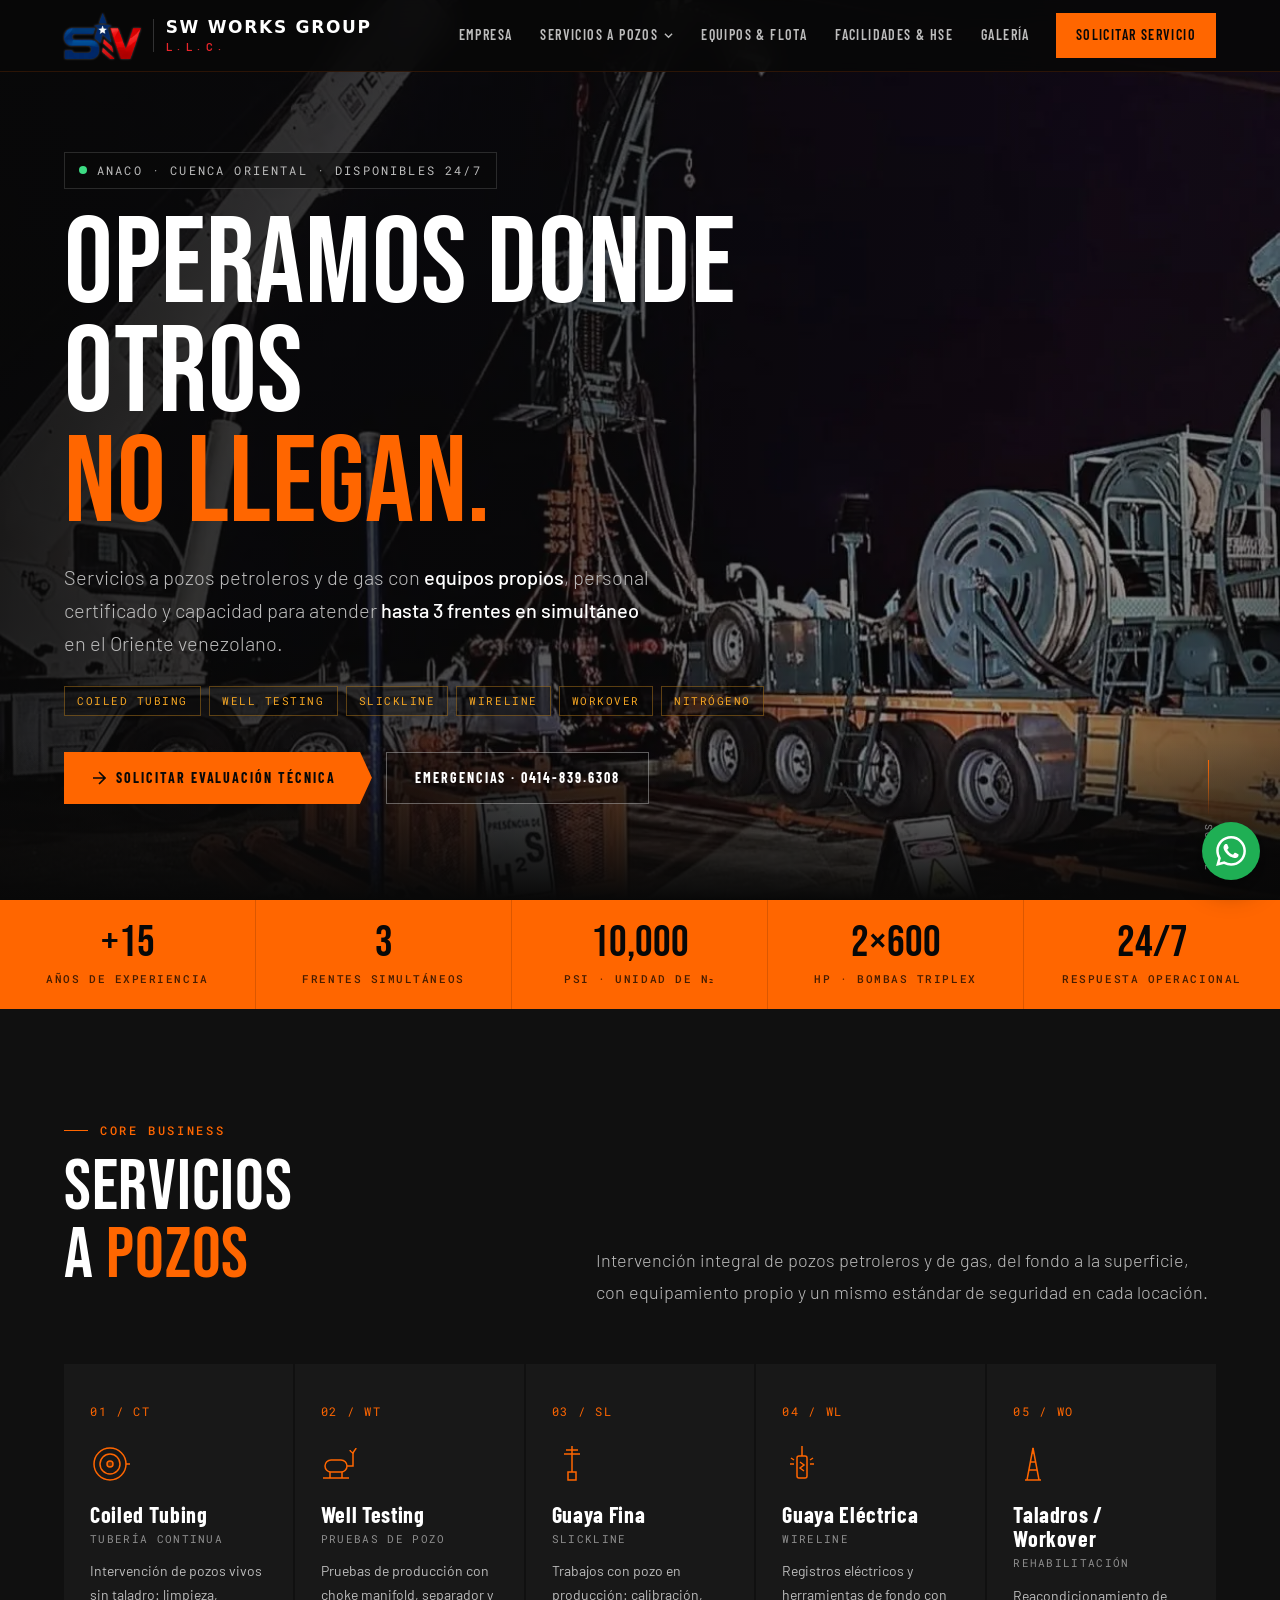
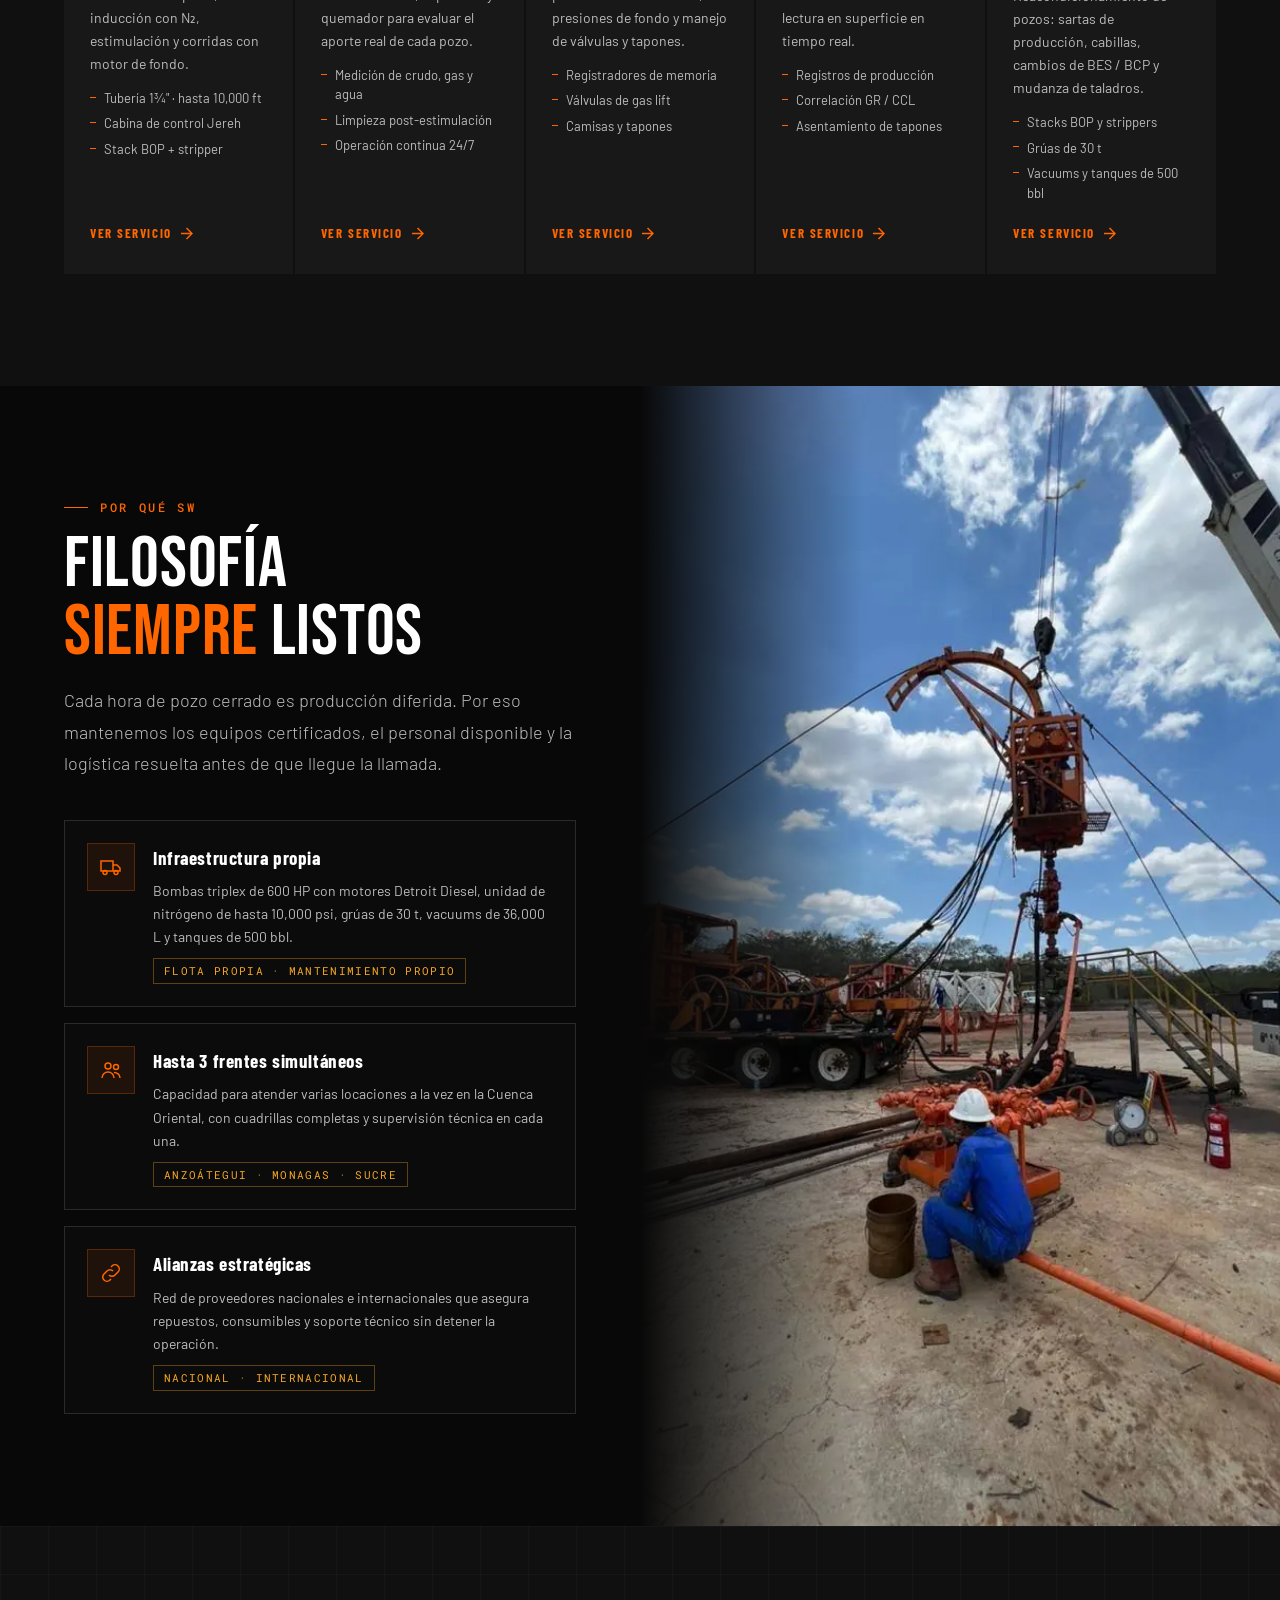
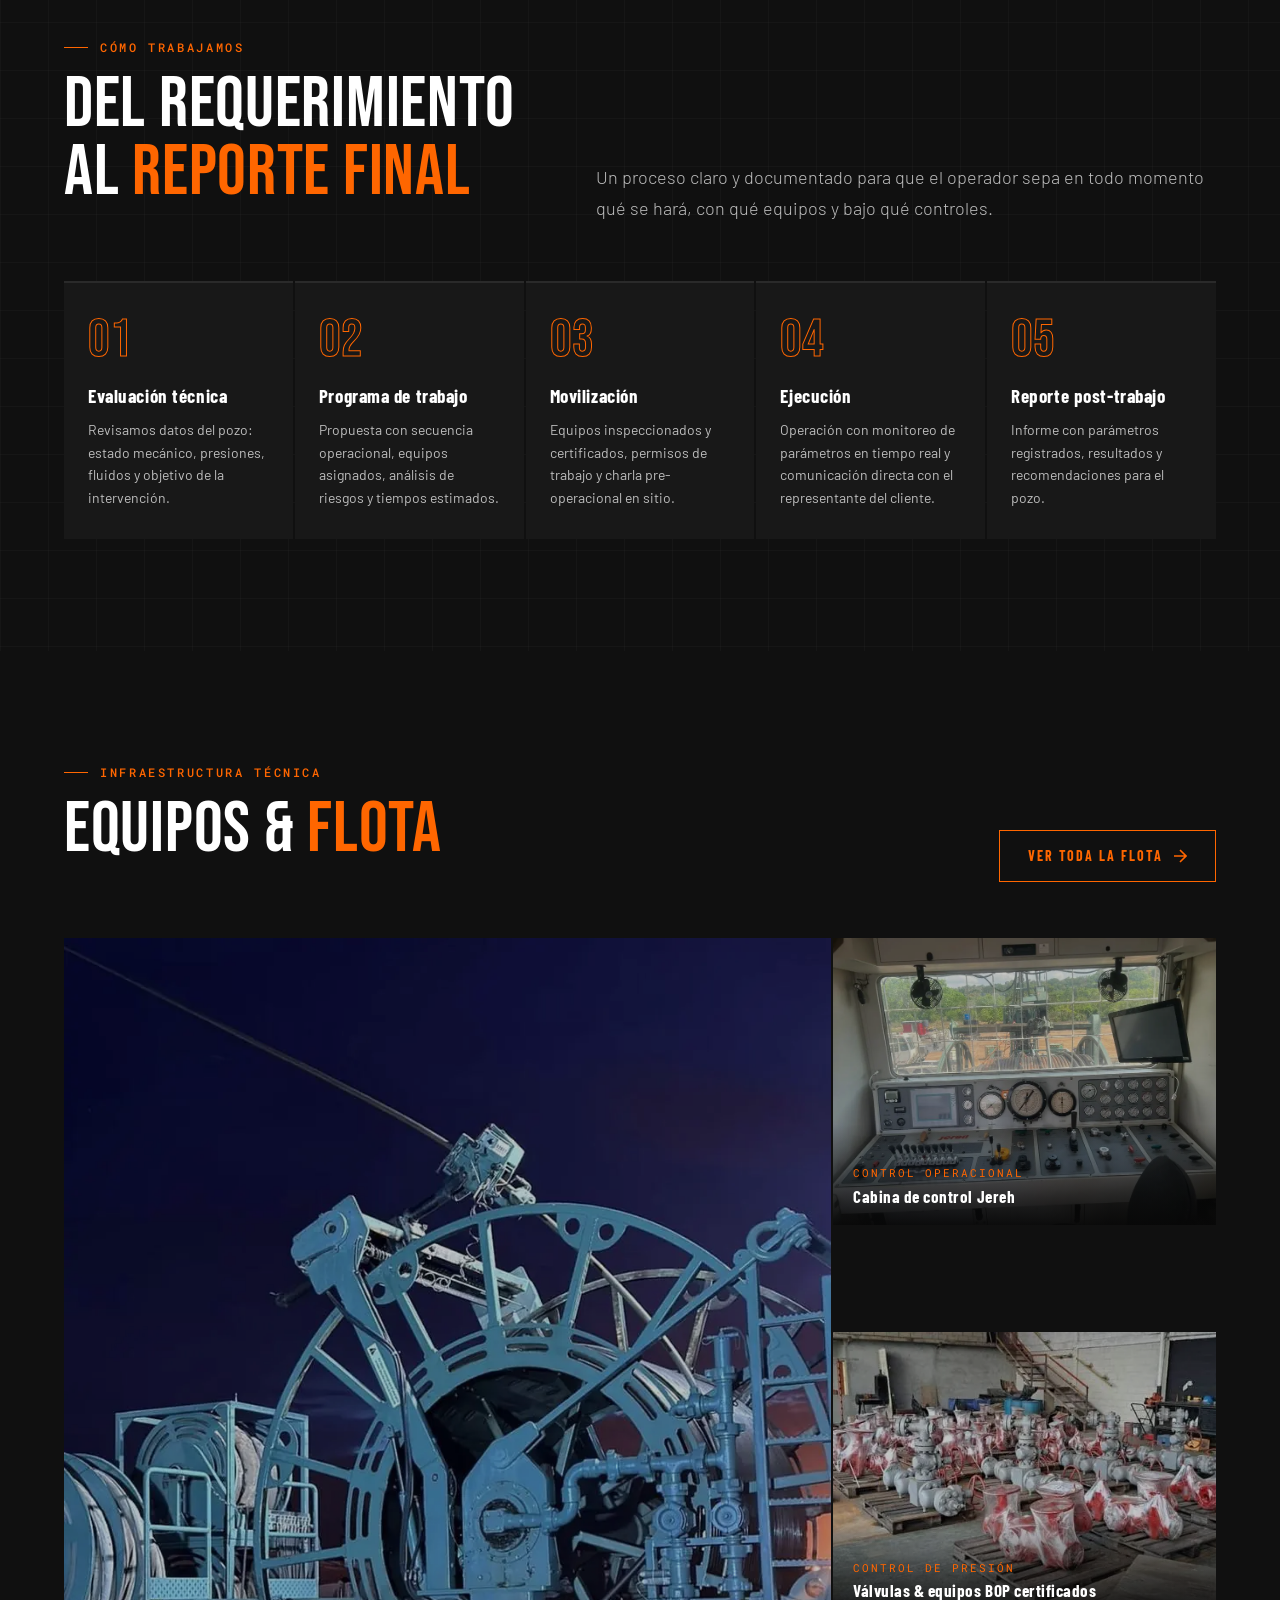
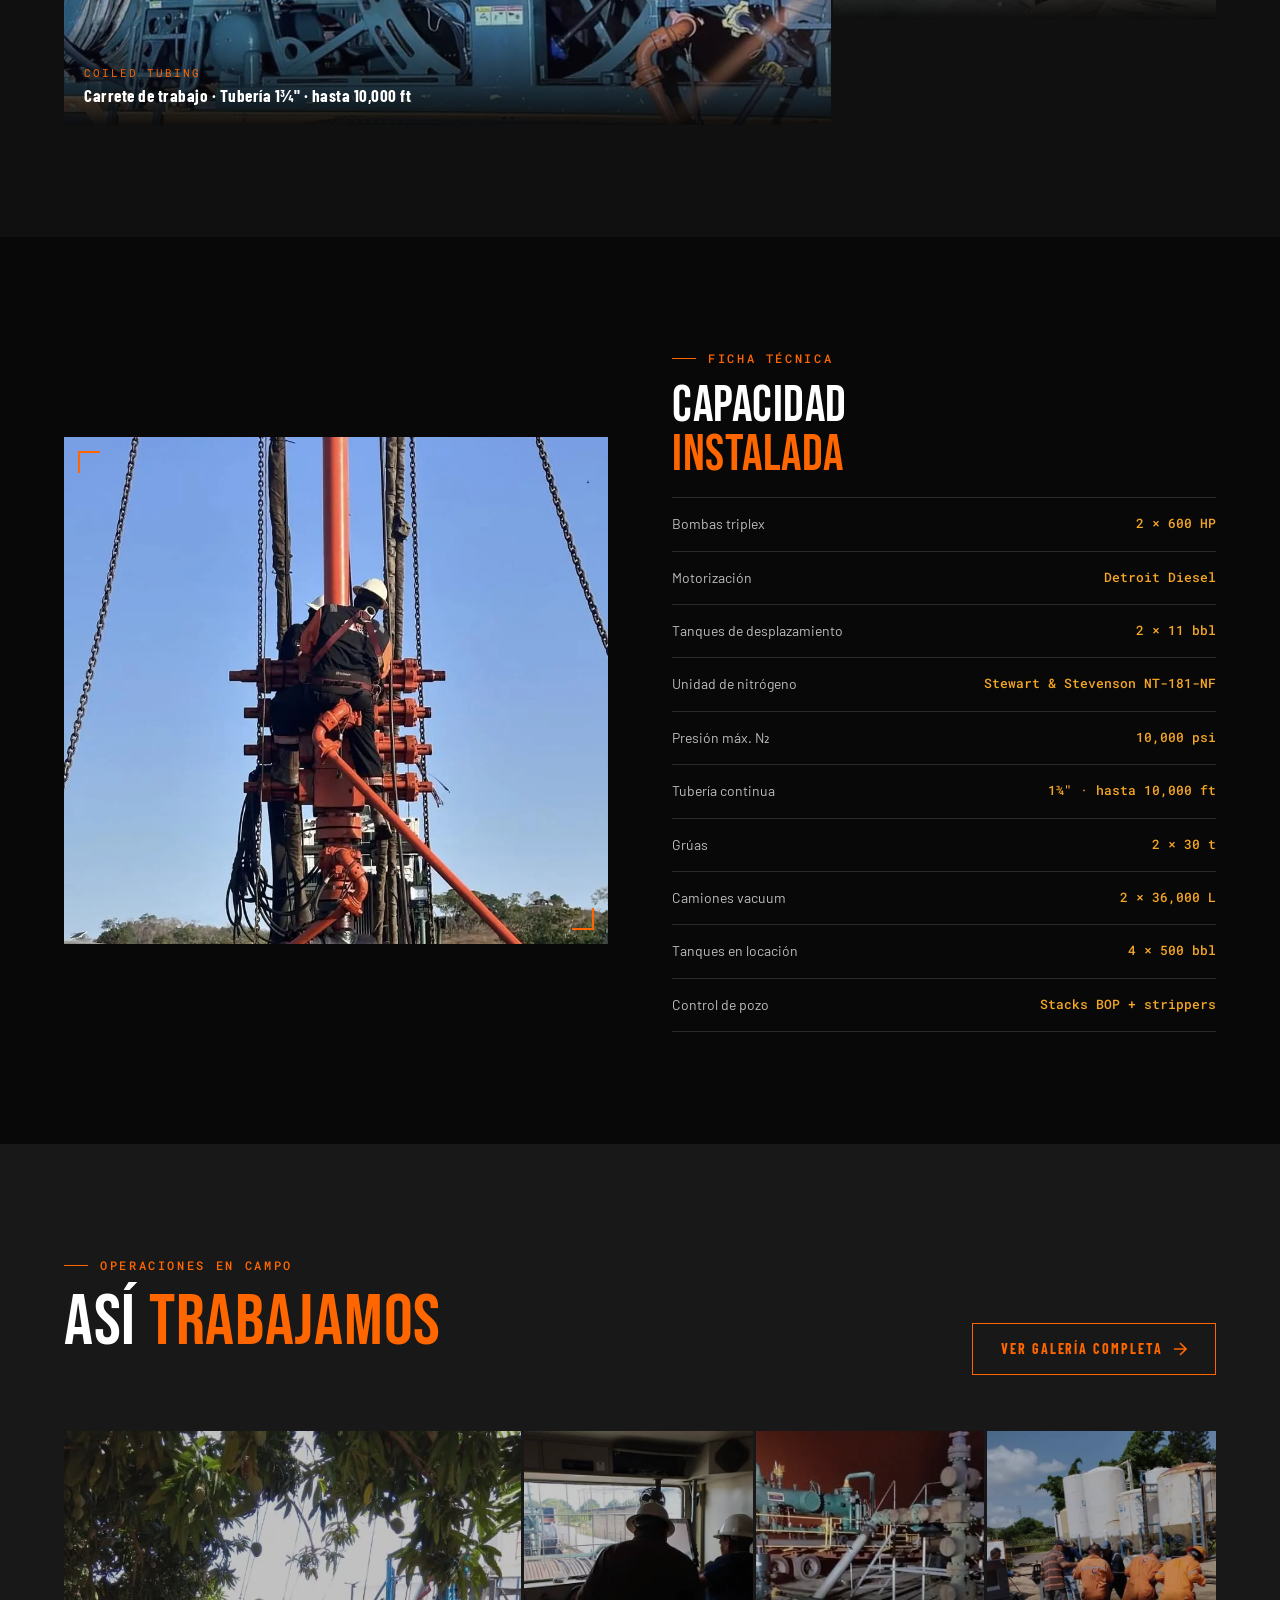
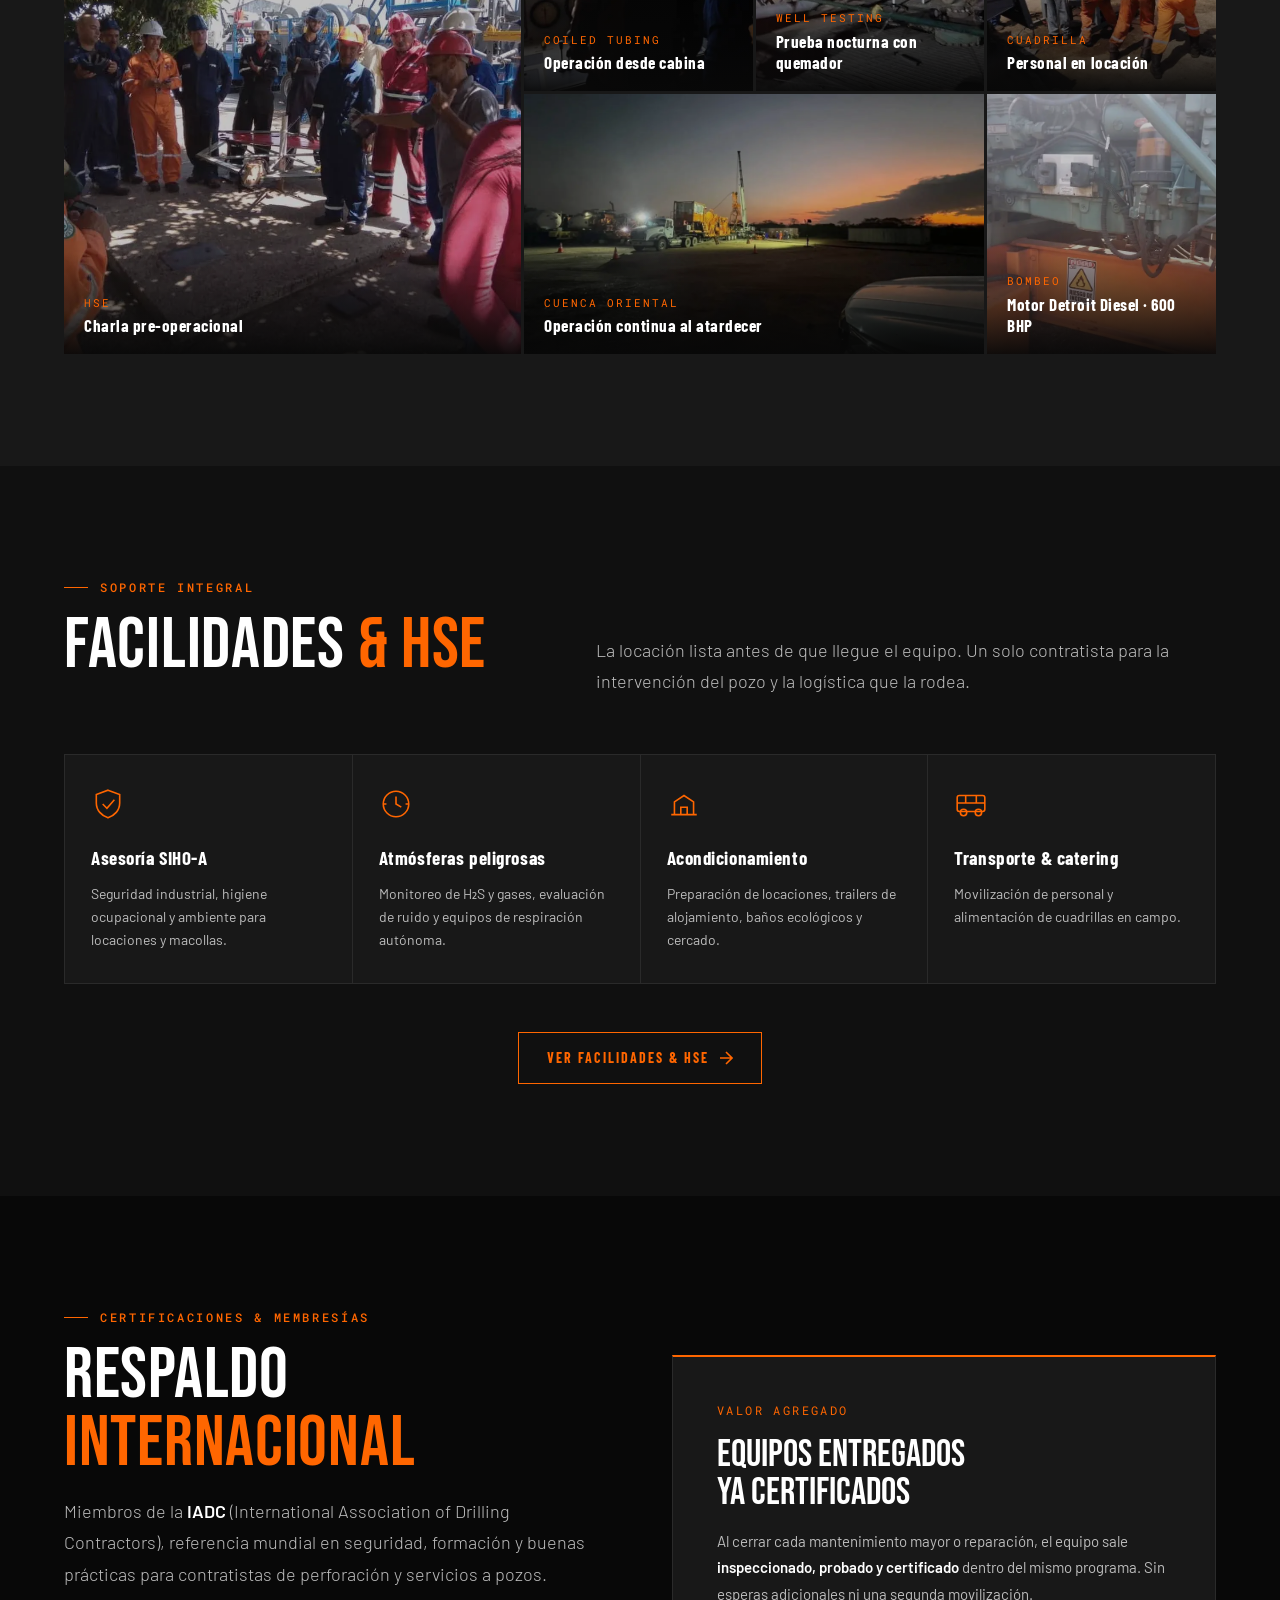
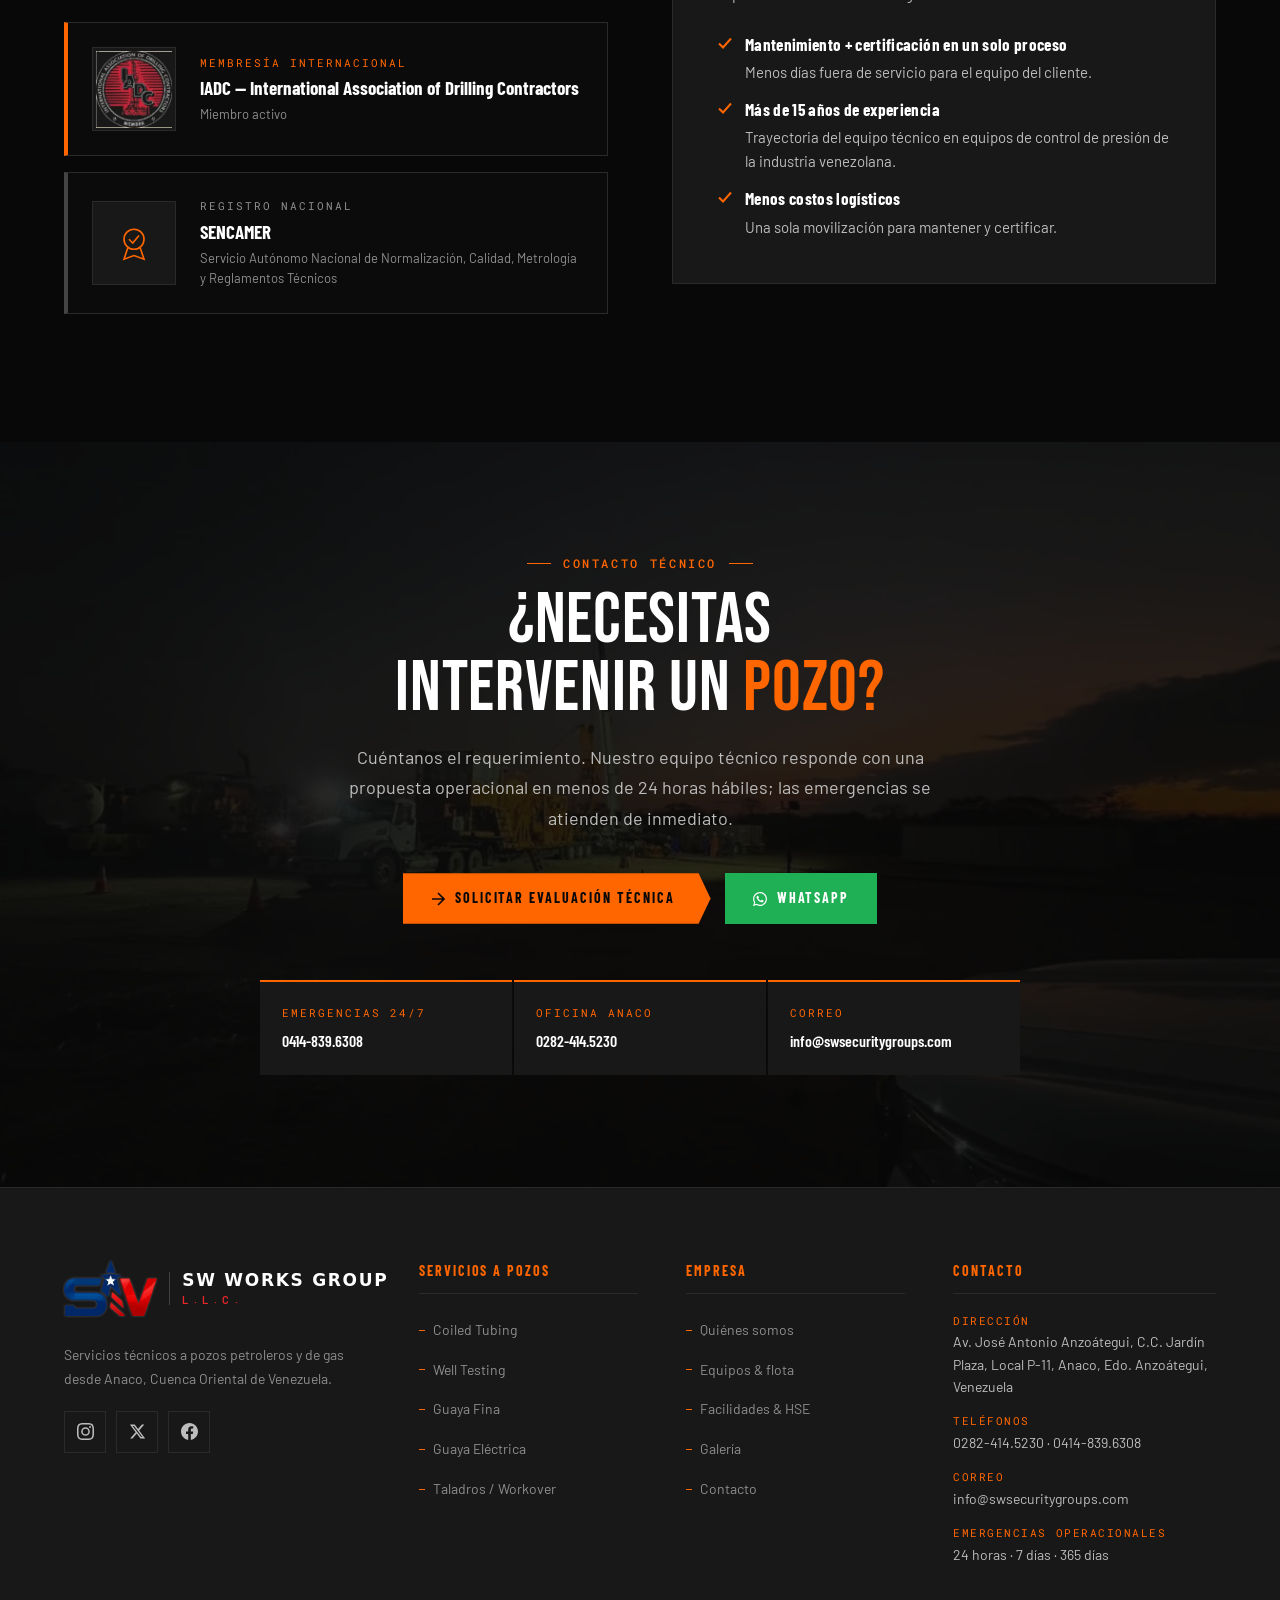
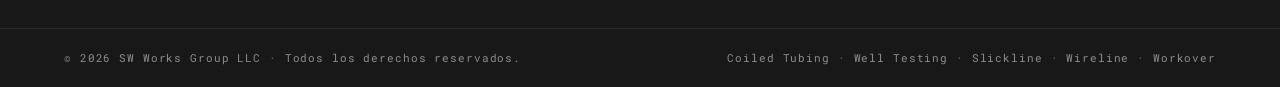
==== commit 41987259: "Nuevo logo de SW Works Group L.L.C. (azul y rojo, alta resolución) - Símbolo SW con fondo transparen" ====
--- a/index.html
+++ b/index.html
@@ -34,7 +34,7 @@
 <header>
 <nav class="nav" aria-label="Principal">
   <a href="index.html" class="nav-logo" aria-label="SW Works Group LLC — Inicio">
-    <span class="brand"><img class="brand-mark" src="img/brand-mark.webp" alt="" width="222" height="150"><span class="brand-word"><b>SW Works Group</b><small>LLC</small></span></span>
+    <span class="brand"><img class="brand-mark" src="img/brand-mark.webp" alt="" width="250" height="150"><span class="brand-word"><b>SW Works Group</b><small>L.L.C.</small></span></span>
   </a>
   <ul class="nav-links">
     <li><a href="pages/empresa.html">Empresa</a></li>
@@ -289,7 +289,7 @@
 <footer class="footer">
   <div class="footer-top">
     <div class="footer-brand">
-      <div class="footer-logo"><span class="brand"><img class="brand-mark" src="img/brand-mark.webp" alt="" width="222" height="150" loading="lazy"><span class="brand-word"><b>SW Works Group</b><small>LLC</small></span></span></div>
+      <div class="footer-logo"><span class="brand"><img class="brand-mark" src="img/brand-mark.webp" alt="" width="250" height="150" loading="lazy"><span class="brand-word"><b>SW Works Group</b><small>L.L.C.</small></span></span></div>
       <p>Servicios técnicos a pozos petroleros y de gas desde Anaco, Cuenca Oriental de Venezuela.</p>
       <div class="social-links"><a href="https://www.instagram.com/swsecuritygroups/" class="social-link" target="_blank" rel="noopener" aria-label="Instagram"><svg viewBox="0 0 24 24" aria-hidden="true"><path d="M12 2.16c3.2 0 3.58.01 4.85.07 3.25.15 4.77 1.69 4.92 4.92.06 1.27.07 1.65.07 4.85s-.01 3.58-.07 4.85c-.15 3.23-1.66 4.77-4.92 4.92-1.27.06-1.64.07-4.85.07s-3.58-.01-4.85-.07c-3.26-.15-4.77-1.7-4.92-4.92C2.17 15.58 2.16 15.2 2.16 12s.01-3.58.07-4.85C2.38 3.92 3.9 2.38 7.15 2.23 8.42 2.17 8.8 2.16 12 2.16zM12 0C8.74 0 8.33.01 7.05.07 2.7.27.27 2.69.07 7.05.01 8.33 0 8.74 0 12s.01 3.67.07 4.95c.2 4.36 2.62 6.78 6.98 6.98C8.33 23.99 8.74 24 12 24s3.67-.01 4.95-.07c4.35-.2 6.78-2.62 6.98-6.98.06-1.28.07-1.69.07-4.95s-.01-3.67-.07-4.95c-.2-4.35-2.62-6.78-6.98-6.98C15.67.01 15.26 0 12 0zm0 5.84a6.16 6.16 0 100 12.32 6.16 6.16 0 000-12.32zM12 16a4 4 0 110-8 4 4 0 010 8zm6.41-11.85a1.44 1.44 0 100 2.88 1.44 1.44 0 000-2.88z"/></svg></a><a href="https://x.com/swsecurityworks" class="social-link" target="_blank" rel="noopener" aria-label="X (Twitter)"><svg viewBox="0 0 24 24" aria-hidden="true"><path d="M18.24 2.25h3.31l-7.23 8.26 8.5 11.24h-6.65l-5.21-6.82-5.97 6.82H1.68l7.73-8.84L1.25 2.25H8.08l4.71 6.23zm-1.16 17.52h1.83L7.08 4.13H5.12z"/></svg></a><a href="https://www.facebook.com/profile.php?id=100068211665223" class="social-link" target="_blank" rel="noopener" aria-label="Facebook"><svg viewBox="0 0 24 24" aria-hidden="true"><path d="M24 12.07C24 5.41 18.63 0 12 0S0 5.4 0 12.07C0 18.1 4.39 23.1 10.13 24v-8.44H7.08v-3.49h3.04V9.41c0-3.02 1.8-4.7 4.54-4.7 1.31 0 2.68.24 2.68.24v2.97h-1.5c-1.5 0-1.96.93-1.96 1.89v2.26h3.33l-.53 3.49h-2.8V24C19.62 23.1 24 18.1 24 12.07"/></svg></a></div>
     </div>
--- a/css/global.css
+++ b/css/global.css
@@ -13,6 +13,7 @@
   --orange:   #FF6600;
   --orange-d: #E05A00;
   --amber:    #F5A623;
+  --logo-red: #E8262B;
   --navy:     #0D2338;
   --white:    #FFFFFF;
   --grey:     #BDBDBD;
@@ -82,10 +83,10 @@
 .nav.scrolled { background: rgba(8,8,8,.97); border-bottom-color: rgba(255,102,0,.3); }
 .nav-logo { display: flex; align-items: center; flex-shrink: 0; }
 .brand { display: inline-flex; align-items: center; gap: 12px; }
-.brand-mark { height: 46px; width: auto; flex-shrink: 0; }
+.brand-mark { height: 46px; width: auto; flex-shrink: 0; filter: drop-shadow(0 0 1px rgba(255,255,255,.28)); }
 .brand-word { display: flex; flex-direction: column; line-height: 1; border-left: 1px solid rgba(255,255,255,.18); padding-left: 12px; }
 .brand-word b { font-family: var(--fB); font-weight: 700; font-size: 17px; letter-spacing: .1em; text-transform: uppercase; color: var(--white); white-space: nowrap; }
-.brand-word small { font-family: var(--fB); font-weight: 600; font-size: 11px; letter-spacing: .5em; color: var(--orange); margin-top: 5px; }
+.brand-word small { font-family: var(--fB); font-weight: 600; font-size: 11px; letter-spacing: .5em; color: var(--logo-red); margin-top: 5px; }
 
 .nav-links { display: flex; align-items: center; }
 .nav-links li { position: relative; }
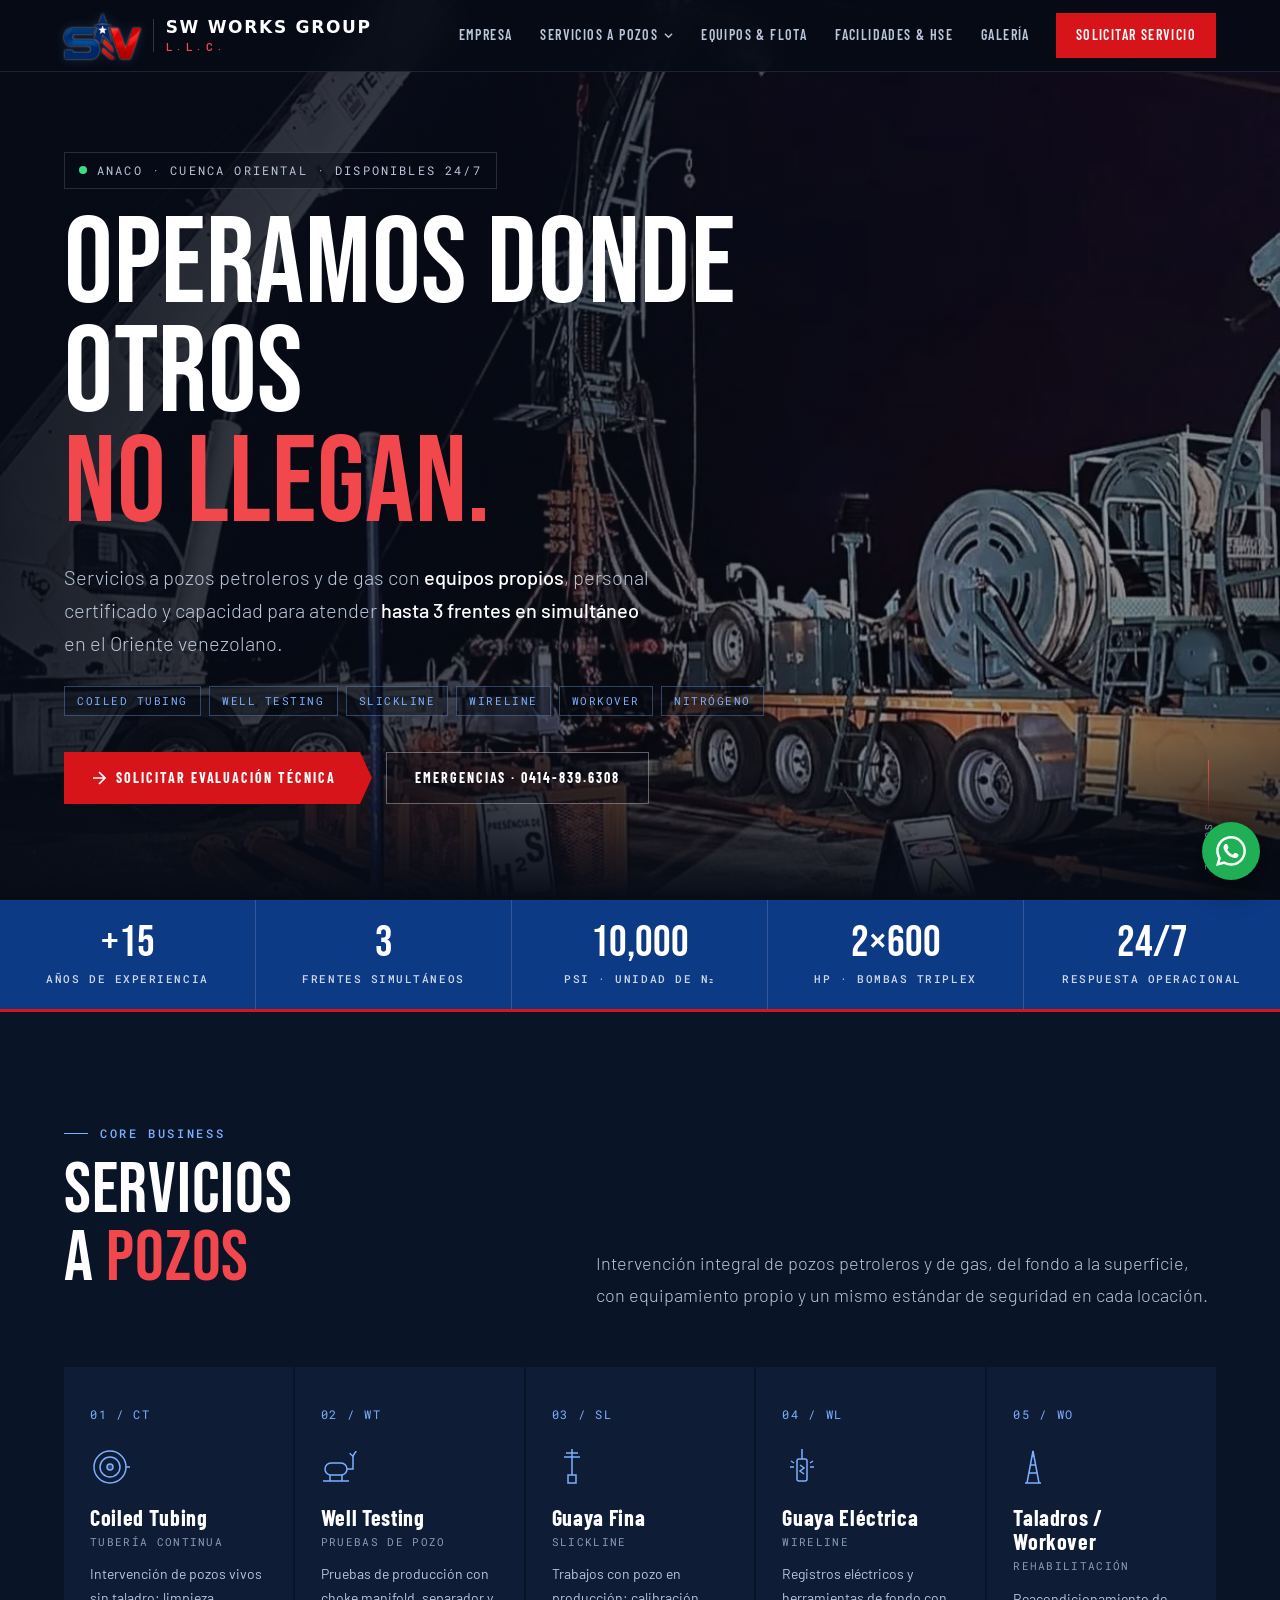
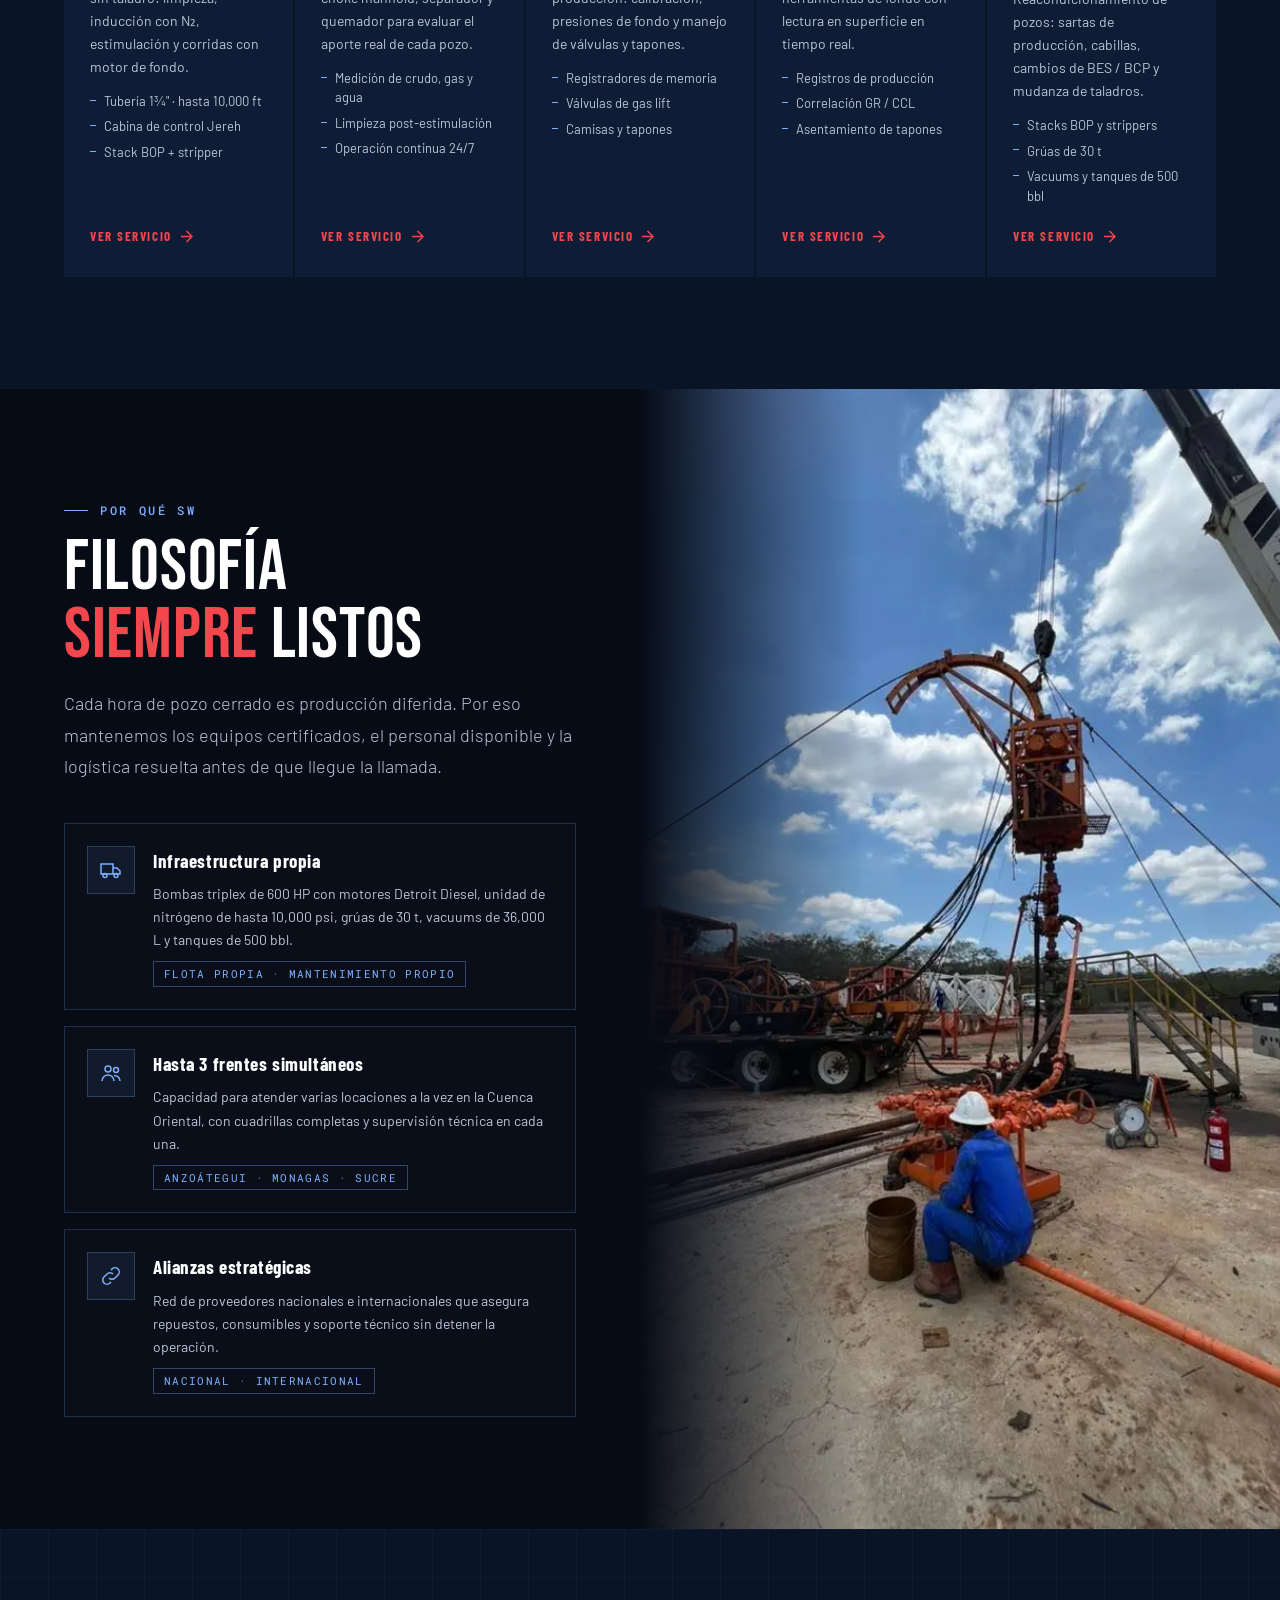
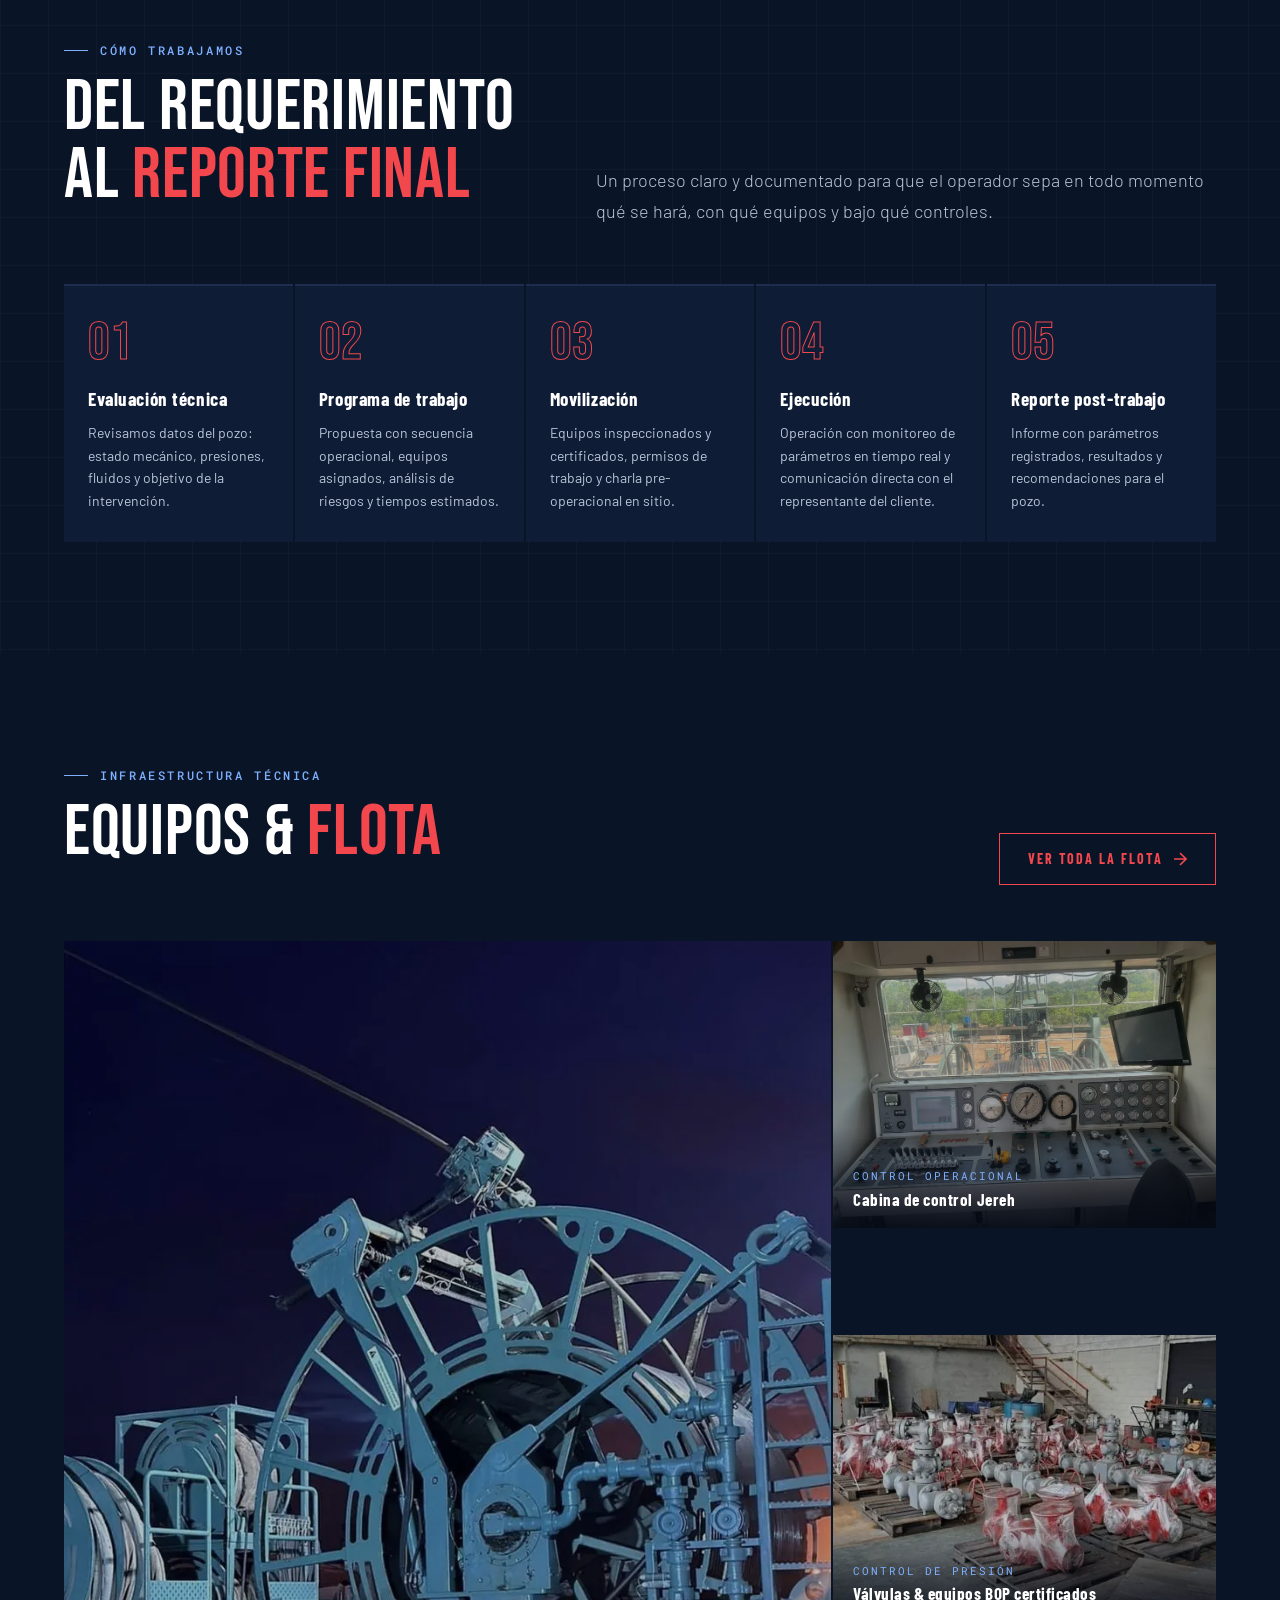
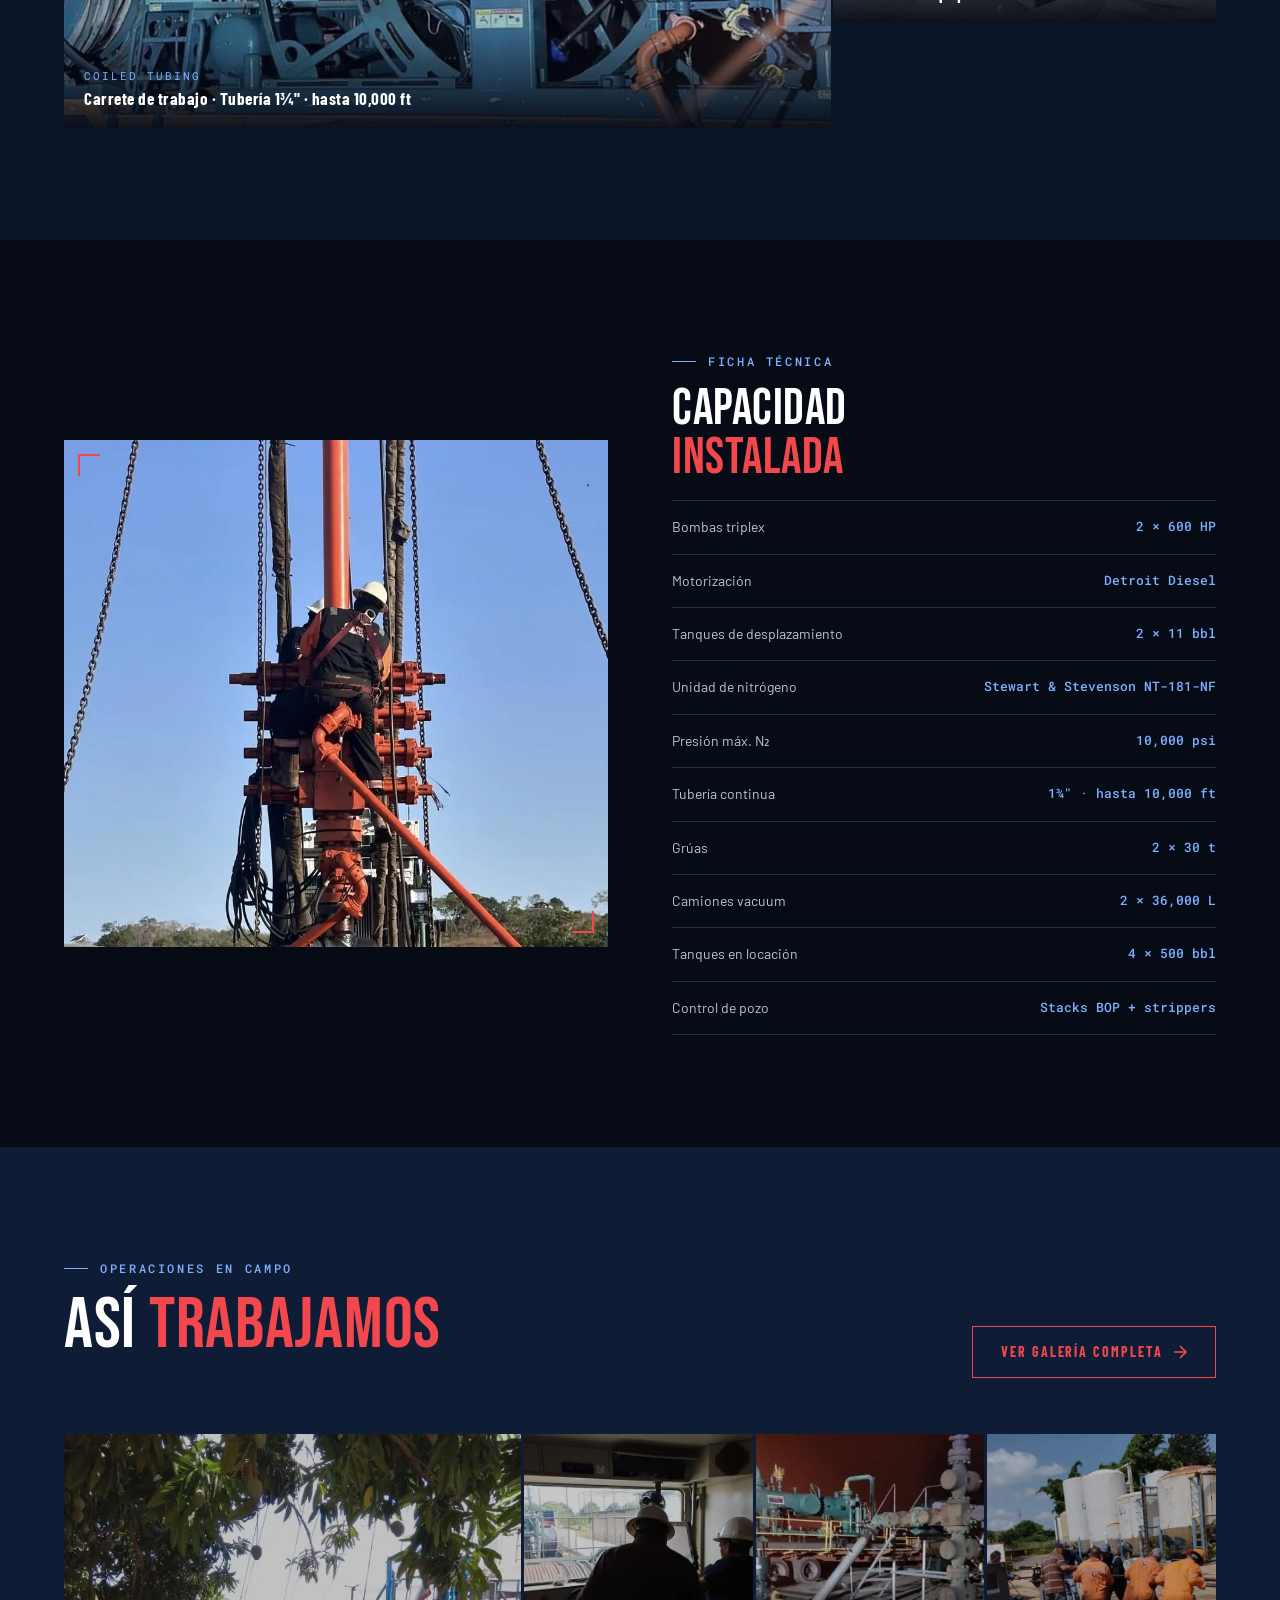
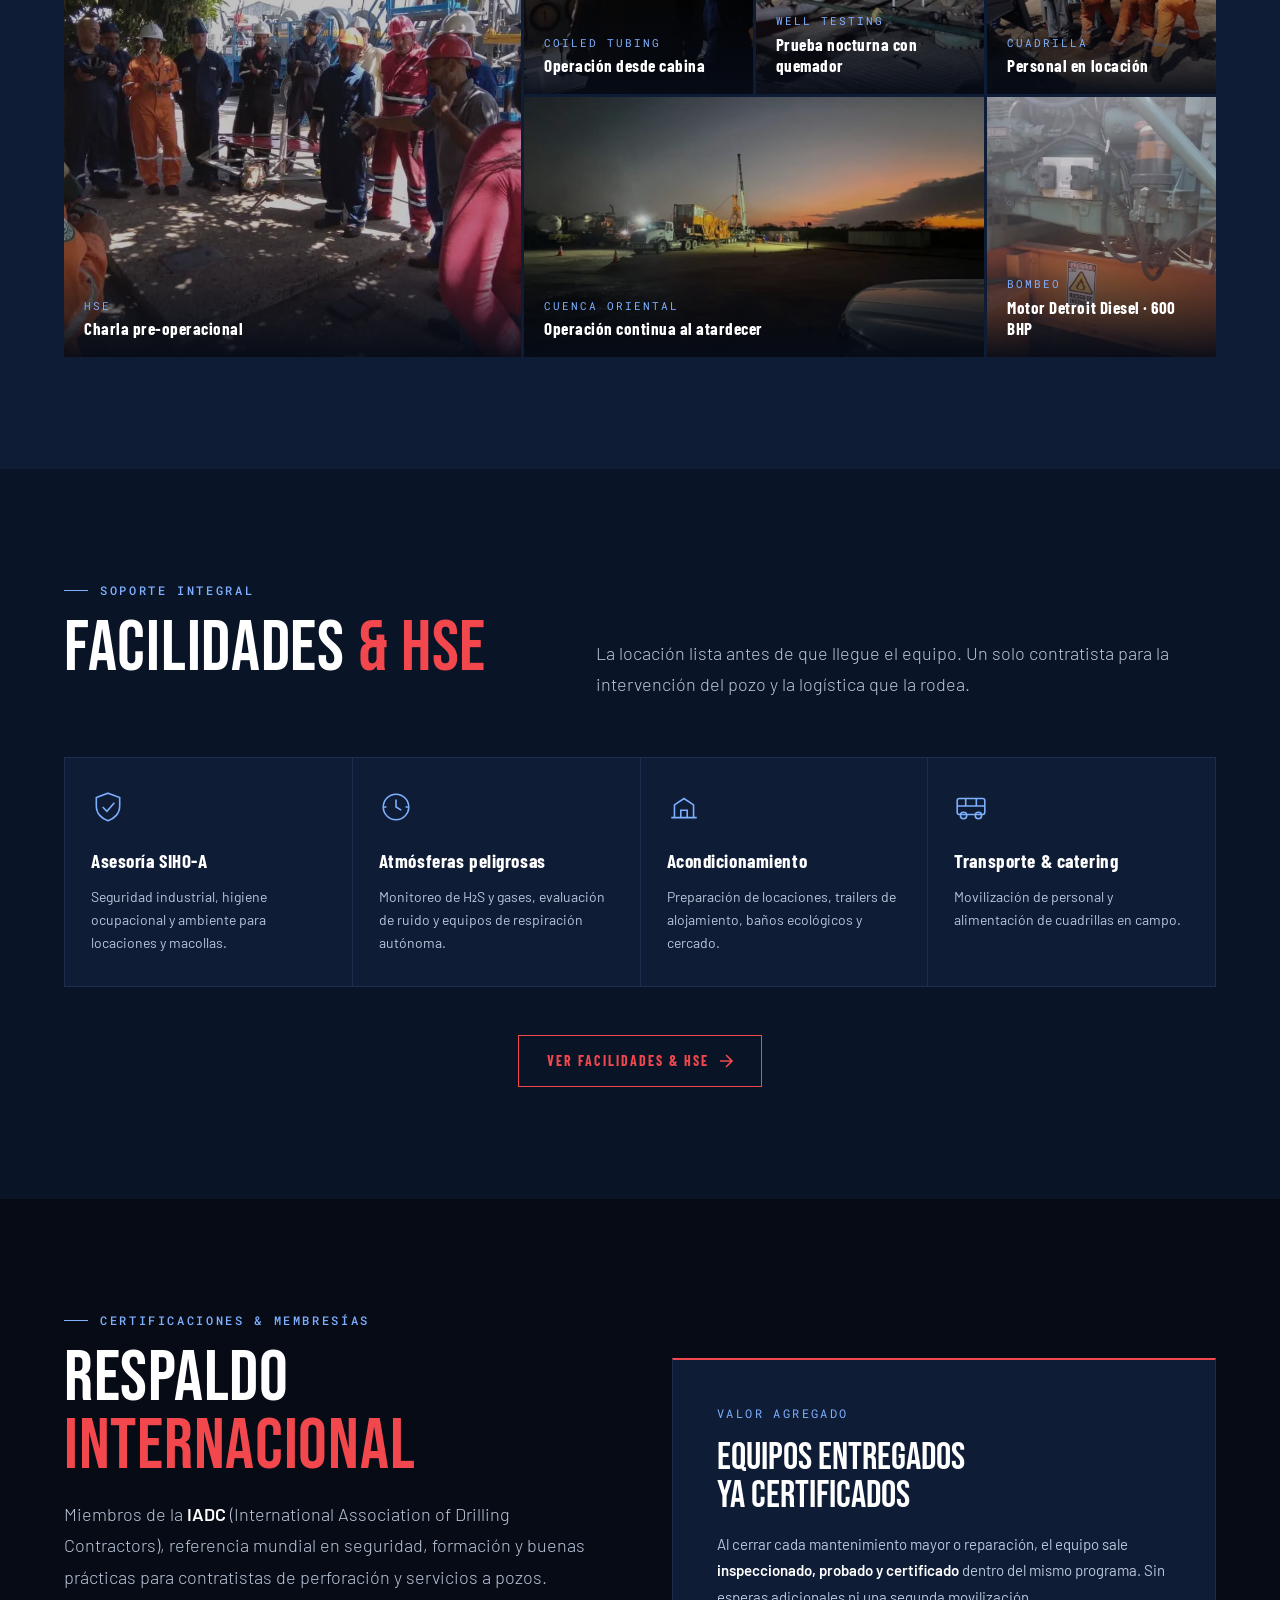
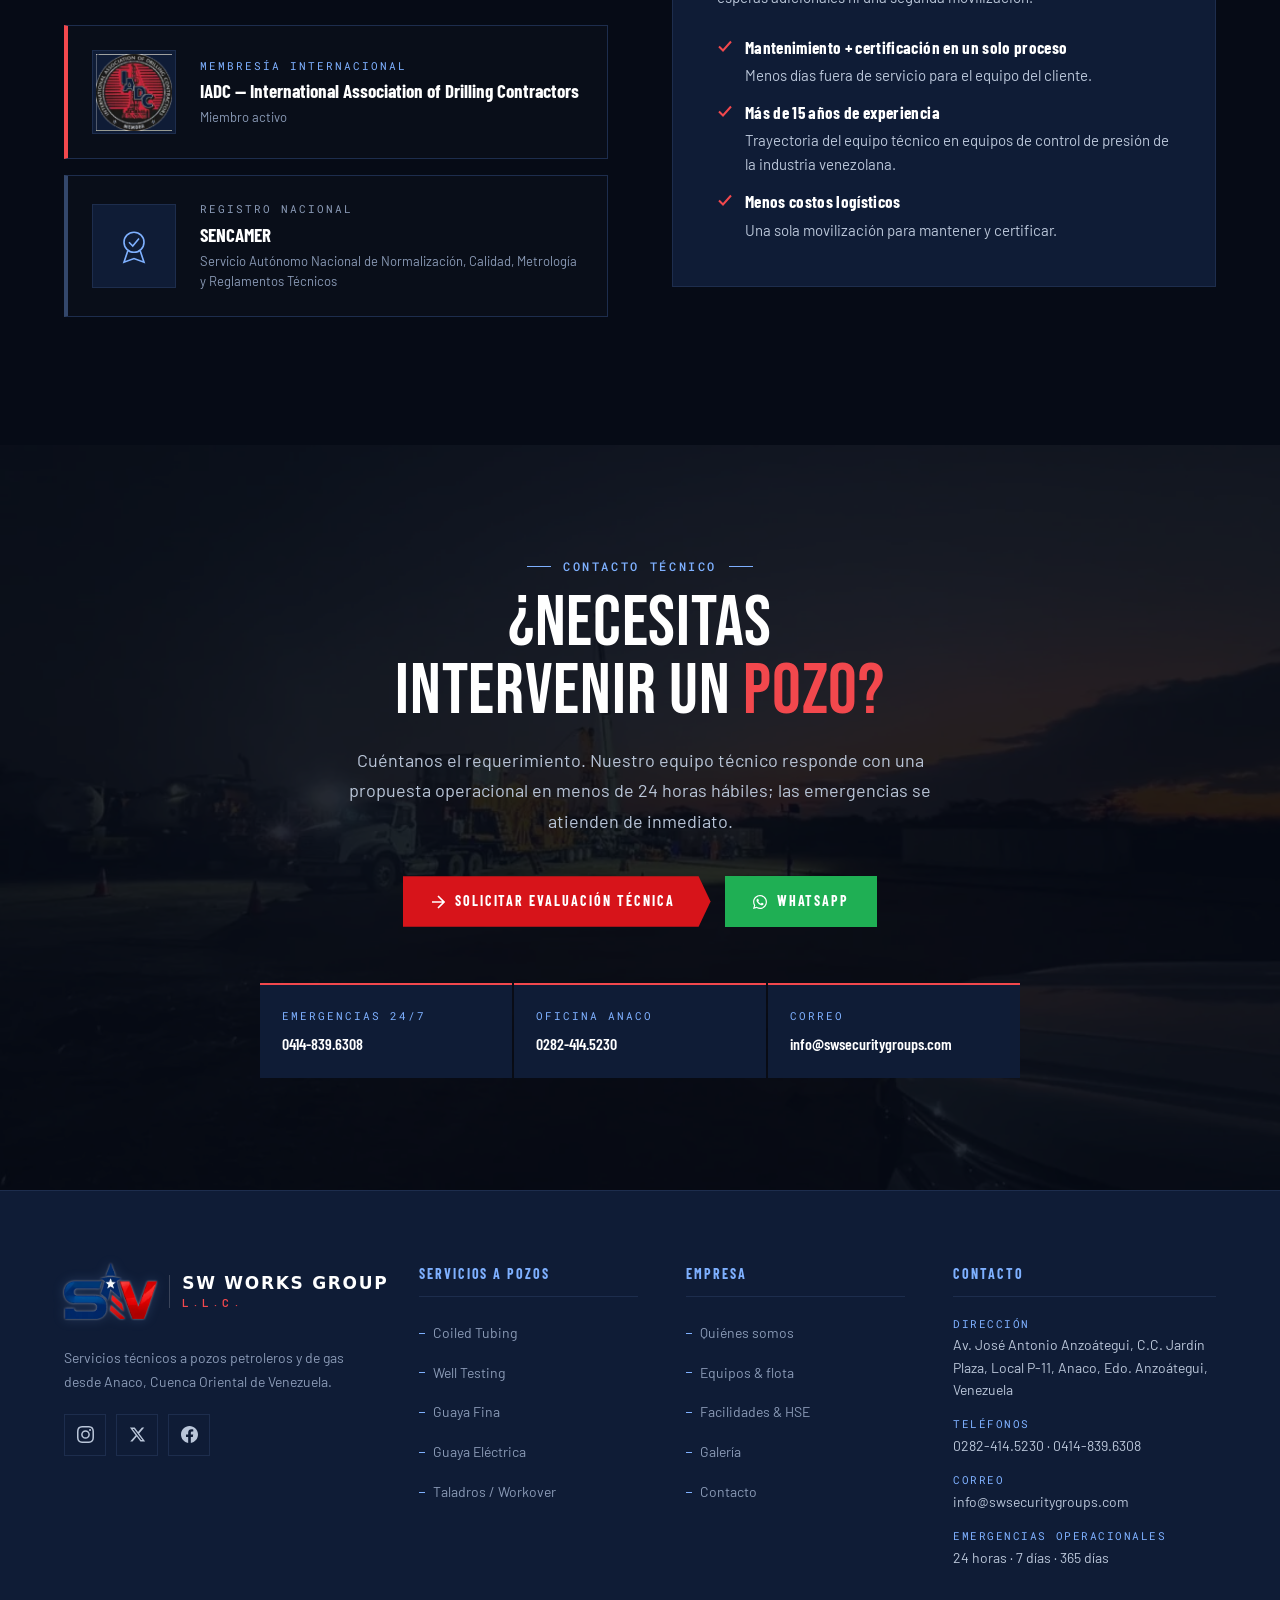
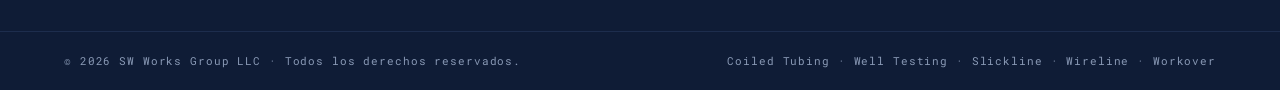
==== commit 179cff3c: "Paleta de toda la web con los colores del logo (azul y rojo) - Sustituye el naranja por el rojo del " ====
--- a/index.html
+++ b/index.html
@@ -6,7 +6,7 @@
 <title>SW Works Group LLC | Servicios a Pozos Petroleros y de Gas en Venezuela</title>
 <meta name="description" content="Coiled Tubing, Well Testing, Guaya Fina (Slickline), Guaya Eléctrica (Wireline) y Workover en la Cuenca Oriental de Venezuela. Equipos propios, personal certificado y respuesta 24/7 desde Anaco.">
 <link rel="canonical" href="https://swworksgroup.com/">
-<meta name="theme-color" content="#080808">
+<meta name="theme-color" content="#060B16">
 <meta property="og:type" content="website">
 <meta property="og:locale" content="es_VE">
 <meta property="og:site_name" content="SW Works Group LLC">
--- a/css/global.css
+++ b/css/global.css
@@ -5,20 +5,22 @@
 
 /* ─── TOKENS ─── */
 :root {
-  --black:    #080808;
-  --dark:     #101010;
-  --dark2:    #181818;
-  --steel:    #2a2a2a;
-  --mid:      #444;
-  --orange:   #FF6600;
-  --orange-d: #E05A00;
-  --amber:    #F5A623;
-  --logo-red: #E8262B;
-  --navy:     #0D2338;
+  /* Paleta SW Works Group: azul marino y rojo del logo (bandera de EE. UU.) */
+  --black:    #060B16;   /* fondo principal, negro azulado */
+  --dark:     #0A1427;
+  --dark2:    #0F1C36;   /* tarjetas y paneles */
+  --steel:    #1D2D4D;   /* bordes */
+  --mid:      #33476B;
+  --navy:     #0C3A85;   /* azul del logo: barras y bloques */
+  --blue:     #1557C0;
+  --sky:      #7EB0FF;   /* azul claro: etiquetas, iconos, datos técnicos */
+  --red:      #F2484D;   /* rojo para texto y acentos sobre fondo oscuro */
+  --red-btn:  #D7141A;   /* rojo del logo: botones con texto blanco */
+  --red-btn-h:#B3101A;   /* rojo de botón al pasar el ratón */
   --white:    #FFFFFF;
-  --grey:     #BDBDBD;
-  --grey-mid: #8E8E8E;   /* AA sobre fondos oscuros */
-  --danger:   #FF5A5A;
+  --grey:     #BAC6D9;
+  --grey-mid: #8A9AB6;   /* AA sobre fondos oscuros */
+  --danger:   #FF6B6B;
   --ok:       #3DDC84;
 
   --fD: 'Bebas Neue', Impact, 'Arial Narrow', sans-serif;
@@ -52,13 +54,13 @@
 button { font: inherit; color: inherit; }
 ul, ol { list-style: none; }
 strong { color: var(--white); font-weight: 600; }
-::selection { background: var(--orange); color: var(--black); }
-
-:focus-visible { outline: 2px solid var(--amber); outline-offset: 3px; }
+::selection { background: var(--red-btn); color: var(--white); }
+
+:focus-visible { outline: 2px solid var(--sky); outline-offset: 3px; }
 
 .skip-link {
   position: absolute; left: 16px; top: -60px; z-index: 1000;
-  background: var(--orange); color: var(--black);
+  background: var(--red-btn); color: var(--white);
   font-family: var(--fH); font-weight: 700; letter-spacing: .1em; text-transform: uppercase;
   padding: 10px 18px; transition: top .2s;
 }
@@ -67,7 +69,7 @@
 
 ::-webkit-scrollbar { width: 6px; }
 ::-webkit-scrollbar-track { background: var(--dark); }
-::-webkit-scrollbar-thumb { background: var(--orange); }
+::-webkit-scrollbar-thumb { background: var(--red); }
 
 /* ─── NAV ─── */
 .nav {
@@ -75,18 +77,18 @@
   height: var(--nav-h);
   display: flex; align-items: center; justify-content: space-between; gap: 24px;
   padding: 0 var(--section-px);
-  background: rgba(8,8,8,.86);
+  background: rgba(6,11,22,.86);
   backdrop-filter: blur(14px); -webkit-backdrop-filter: blur(14px);
-  border-bottom: 1px solid rgba(255,102,0,.15);
+  border-bottom: 1px solid rgba(126,176,255,.15);
   transition: background var(--t), border-color var(--t);
 }
-.nav.scrolled { background: rgba(8,8,8,.97); border-bottom-color: rgba(255,102,0,.3); }
+.nav.scrolled { background: rgba(6,11,22,.97); border-bottom-color: rgba(126,176,255,.3); }
 .nav-logo { display: flex; align-items: center; flex-shrink: 0; }
 .brand { display: inline-flex; align-items: center; gap: 12px; }
-.brand-mark { height: 46px; width: auto; flex-shrink: 0; filter: drop-shadow(0 0 1px rgba(255,255,255,.28)); }
+.brand-mark { height: 46px; width: auto; flex-shrink: 0; filter: drop-shadow(0 0 1px rgba(255,255,255,.5)) drop-shadow(0 0 6px rgba(126,176,255,.18)); }
 .brand-word { display: flex; flex-direction: column; line-height: 1; border-left: 1px solid rgba(255,255,255,.18); padding-left: 12px; }
 .brand-word b { font-family: var(--fB); font-weight: 700; font-size: 17px; letter-spacing: .1em; text-transform: uppercase; color: var(--white); white-space: nowrap; }
-.brand-word small { font-family: var(--fB); font-weight: 600; font-size: 11px; letter-spacing: .5em; color: var(--logo-red); margin-top: 5px; }
+.brand-word small { font-family: var(--fB); font-weight: 600; font-size: 11px; letter-spacing: .5em; color: var(--red); margin-top: 5px; }
 
 .nav-links { display: flex; align-items: center; }
 .nav-links li { position: relative; }
@@ -98,7 +100,7 @@
 }
 .nav-links > li > a::after {
   content: ''; position: absolute; bottom: 2px; left: 14px; right: 14px; height: 1px;
-  background: var(--orange); transform: scaleX(0); transform-origin: left; transition: transform var(--t);
+  background: var(--red); transform: scaleX(0); transform-origin: left; transition: transform var(--t);
 }
 .nav-links > li > a:hover, .nav-links > li > a[aria-current="page"], .nav-links > li > a.is-parent { color: var(--white); }
 .nav-links > li > a:hover::after, .nav-links > li > a[aria-current="page"]::after, .nav-links > li > a.is-parent::after { transform: scaleX(1); }
@@ -107,7 +109,7 @@
 
 .nav-drop {
   position: absolute; top: 100%; left: 0; min-width: 260px;
-  background: var(--dark2); border: 1px solid var(--steel); border-top: 2px solid var(--orange);
+  background: var(--dark2); border: 1px solid var(--steel); border-top: 2px solid var(--red);
   padding: 8px 0; opacity: 0; visibility: hidden; transform: translateY(8px);
   transition: opacity .2s, transform .2s, visibility .2s;
   box-shadow: 0 18px 40px rgba(0,0,0,.5);
@@ -120,17 +122,17 @@
   transition: color var(--t), background var(--t);
 }
 .nav-drop a small { font-family: var(--fM); font-size: 11px; letter-spacing: .1em; color: var(--grey-mid); text-transform: none; }
-.nav-drop a:hover, .nav-drop a[aria-current="page"] { color: var(--orange); background: rgba(255,102,0,.06); }
+.nav-drop a:hover, .nav-drop a[aria-current="page"] { color: var(--sky); background: rgba(126,176,255,.06); }
 
 .nav-cta {
   margin-left: 12px; font-family: var(--fH); font-weight: 700; font-size: 13px;
-  letter-spacing: .14em; text-transform: uppercase; color: var(--black);
-  background: var(--orange); padding: 11px 20px; transition: background var(--t);
+  letter-spacing: .14em; text-transform: uppercase; color: var(--white);
+  background: var(--red-btn); padding: 11px 20px; transition: background var(--t);
   white-space: nowrap;
 }
-.nav-cta:hover { background: var(--amber); }
+.nav-cta:hover { background: var(--red-btn-h); }
 .nav-links > li > a.nav-cta::after { display: none; }
-.nav-links > li > a.nav-cta { color: var(--black); padding: 11px 20px; }
+.nav-links > li > a.nav-cta { color: var(--white); padding: 11px 20px; }
 
 .nav-burger {
   display: none; flex-direction: column; justify-content: center; gap: 5px;
@@ -153,9 +155,9 @@
   color: var(--grey); padding: 14px 0; border-bottom: 1px solid var(--steel);
 }
 .nav-mobile a.sub { font-size: 15px; padding: 11px 0 11px 18px; color: var(--grey-mid); }
-.nav-mobile a[aria-current="page"], .nav-mobile a:hover { color: var(--orange); }
+.nav-mobile a[aria-current="page"], .nav-mobile a:hover { color: var(--red); }
 .nav-mobile .nav-cta-mob {
-  margin-top: 24px; color: var(--black); background: var(--orange); padding: 16px 24px;
+  margin-top: 24px; color: var(--white); background: var(--red-btn); padding: 16px 24px;
   font-weight: 700; text-align: center; border: none;
 }
 .nav-mobile .nav-mob-tel { margin-top: 12px; text-align: center; border: 1px solid var(--steel); font-family: var(--fM); font-size: 14px; letter-spacing: .06em; }
@@ -174,17 +176,17 @@
 .page-hero > img { position: absolute; inset: 0; width: 100%; height: 100%; object-fit: cover; }
 .page-hero::before {
   content: ''; position: absolute; inset: 0; z-index: 1;
-  background: linear-gradient(100deg, rgba(8,8,8,.94) 0%, rgba(8,8,8,.7) 45%, rgba(8,8,8,.45) 100%);
+  background: linear-gradient(100deg, rgba(6,11,22,.94) 0%, rgba(6,11,22,.7) 45%, rgba(6,11,22,.45) 100%);
 }
 .page-hero-content { position: relative; z-index: 2; padding: 56px var(--section-px) 56px; width: 100%; max-width: 1100px; }
 .page-hero h1 { font-family: var(--fD); font-weight: 400; font-size: clamp(48px, 7.5vw, 104px); line-height: .92; letter-spacing: .01em; }
-.page-hero h1 em { color: var(--orange); font-style: normal; }
+.page-hero h1 em { color: var(--red); font-style: normal; }
 .page-hero-lead { font-size: clamp(15px, 1.6vw, 18px); color: var(--grey); max-width: 640px; margin-top: 18px; line-height: 1.7; }
-.page-hero-line { height: 1px; background: linear-gradient(to right, var(--orange), transparent 60%); margin-top: 32px; }
+.page-hero-line { height: 1px; background: linear-gradient(to right, var(--red), transparent 60%); margin-top: 32px; }
 
 .crumbs { display: flex; flex-wrap: wrap; gap: 8px; font-family: var(--fM); font-size: 11px; letter-spacing: .14em; text-transform: uppercase; color: var(--grey-mid); margin-bottom: 18px; }
 .crumbs a { color: var(--grey); }
-.crumbs a:hover { color: var(--orange); }
+.crumbs a:hover { color: var(--sky); }
 .crumbs li + li::before { content: '/'; margin-right: 8px; color: var(--mid); }
 
 /* ─── SECTION PRIMITIVES ─── */
@@ -202,14 +204,14 @@
 .stag {
   display: flex; align-items: center; gap: 12px;
   font-family: var(--fM); font-size: 12px; font-weight: 500; letter-spacing: .22em; text-transform: uppercase;
-  color: var(--orange); margin-bottom: 14px;
-}
-.stag::before { content: ''; width: 24px; height: 1px; background: var(--orange); flex-shrink: 0; }
+  color: var(--sky); margin-bottom: 14px;
+}
+.stag::before { content: ''; width: 24px; height: 1px; background: var(--sky); flex-shrink: 0; }
 .stag--center { justify-content: center; }
-.stag--center::after { content: ''; width: 24px; height: 1px; background: var(--orange); flex-shrink: 0; }
+.stag--center::after { content: ''; width: 24px; height: 1px; background: var(--sky); flex-shrink: 0; }
 
 .sh2 { font-family: var(--fD); font-weight: 400; font-size: clamp(40px, 5.6vw, 76px); line-height: .95; margin-bottom: 18px; letter-spacing: .01em; }
-.sh2 em, .sh3 em { color: var(--orange); font-style: normal; }
+.sh2 em, .sh3 em { color: var(--red); font-style: normal; }
 .sh2--sm { font-size: clamp(34px, 4vw, 54px); }
 .sh3 { font-family: var(--fH); font-weight: 700; font-size: clamp(22px, 2.6vw, 30px); line-height: 1.15; letter-spacing: .03em; }
 .slead { font-weight: 300; font-size: clamp(16px, 1.5vw, 18px); color: var(--grey); max-width: 620px; line-height: 1.75; }
@@ -228,12 +230,12 @@
   border: none; min-height: 48px; padding: 14px 28px;
 }
 .btn svg { width: 14px; height: 14px; flex-shrink: 0; }
-.btn-primary { background: var(--orange); color: var(--black); clip-path: polygon(0 0, calc(100% - 12px) 0, 100% 50%, calc(100% - 12px) 100%, 0 100%); padding-right: 36px; }
-.btn-primary:hover { background: var(--amber); transform: translateX(3px); }
-.btn-secondary { background: rgba(8,8,8,.35); color: var(--white); border: 1px solid rgba(255,255,255,.35); }
-.btn-secondary:hover { border-color: var(--orange); color: var(--orange); }
-.btn-outline { background: transparent; color: var(--orange); border: 1px solid var(--orange); }
-.btn-outline:hover { background: var(--orange); color: var(--black); }
+.btn-primary { background: var(--red-btn); color: var(--white); clip-path: polygon(0 0, calc(100% - 12px) 0, 100% 50%, calc(100% - 12px) 100%, 0 100%); padding-right: 36px; }
+.btn-primary:hover { background: var(--red-btn-h); transform: translateX(3px); }
+.btn-secondary { background: rgba(6,11,22,.35); color: var(--white); border: 1px solid rgba(255,255,255,.35); }
+.btn-secondary:hover { border-color: var(--sky); color: var(--sky); }
+.btn-outline { background: transparent; color: var(--red); border: 1px solid var(--red); }
+.btn-outline:hover { background: var(--red-btn); color: var(--white); border-color: var(--red-btn); }
 .btn-wa { background: #1FAF54; color: #fff; }
 .btn-wa:hover { background: #25D366; }
 .btn-row { display: flex; gap: 14px; flex-wrap: wrap; }
@@ -242,22 +244,22 @@
 .hero { position: relative; min-height: 100svh; min-height: 100vh; display: flex; align-items: flex-end; overflow: hidden; padding: calc(var(--nav-h) + 40px) 0 96px; }
 .hero > img { position: absolute; inset: 0; width: 100%; height: 100%; object-fit: cover; object-position: center 40%; animation: hzoom 24s ease-in-out infinite alternate; }
 @keyframes hzoom { from { transform: scale(1.06); } to { transform: scale(1); } }
-.hero::before { content: ''; position: absolute; inset: 0; z-index: 1; background: linear-gradient(105deg, rgba(8,8,8,.95) 0%, rgba(8,8,8,.72) 42%, rgba(8,8,8,.35) 75%, rgba(8,8,8,.6) 100%); }
+.hero::before { content: ''; position: absolute; inset: 0; z-index: 1; background: linear-gradient(105deg, rgba(6,11,22,.95) 0%, rgba(6,11,22,.72) 42%, rgba(6,11,22,.35) 75%, rgba(6,11,22,.6) 100%); }
 .hero::after { content: ''; position: absolute; left: 0; right: 0; bottom: 0; height: 160px; z-index: 1; background: linear-gradient(to top, var(--black), transparent); }
 .hero-content { position: relative; z-index: 2; padding: 0 var(--section-px); max-width: 980px; }
 .hero-status {
   display: inline-flex; align-items: center; gap: 10px; margin-bottom: 22px;
   font-family: var(--fM); font-size: 12px; letter-spacing: .18em; text-transform: uppercase; color: var(--grey);
-  border: 1px solid rgba(255,255,255,.14); background: rgba(8,8,8,.5); padding: 8px 14px;
+  border: 1px solid rgba(255,255,255,.14); background: rgba(6,11,22,.5); padding: 8px 14px;
 }
 .dot-live { width: 8px; height: 8px; border-radius: 50%; background: var(--ok); box-shadow: 0 0 0 0 rgba(61,220,132,.6); animation: live 2s infinite; }
 @keyframes live { 0% { box-shadow: 0 0 0 0 rgba(61,220,132,.55); } 70% { box-shadow: 0 0 0 10px rgba(61,220,132,0); } 100% { box-shadow: 0 0 0 0 rgba(61,220,132,0); } }
 .hero h1 { font-family: var(--fD); font-weight: 400; font-size: clamp(56px, 9.5vw, 132px); line-height: .9; margin-bottom: 22px; letter-spacing: .005em; }
-.hero h1 em { color: var(--orange); font-style: normal; display: block; }
+.hero h1 em { color: var(--red); font-style: normal; display: block; }
 .hero-sub { font-size: clamp(16px, 1.7vw, 20px); font-weight: 300; color: var(--grey); max-width: 600px; margin-bottom: 26px; line-height: 1.65; }
 .hero-sub strong { font-weight: 500; }
 .hero-tags { display: flex; flex-wrap: wrap; gap: 8px; margin-bottom: 36px; }
-.chip { font-family: var(--fM); font-size: 11px; letter-spacing: .14em; text-transform: uppercase; color: var(--amber); border: 1px solid rgba(245,166,35,.35); padding: 5px 12px; background: rgba(8,8,8,.4); }
+.chip { font-family: var(--fM); font-size: 11px; letter-spacing: .14em; text-transform: uppercase; color: var(--sky); border: 1px solid rgba(126,176,255,.35); padding: 5px 12px; background: rgba(6,11,22,.4); }
 .hero-anim > * { opacity: 0; animation: fu .8s forwards; }
 .hero-anim > *:nth-child(1) { animation-delay: .15s; }
 .hero-anim > *:nth-child(2) { animation-delay: .3s; }
@@ -267,16 +269,16 @@
 @keyframes fu { from { opacity: 0; transform: translateY(22px); } to { opacity: 1; transform: none; } }
 .scroll-ind { position: absolute; bottom: 28px; right: var(--section-px); z-index: 2; display: flex; flex-direction: column; align-items: center; gap: 8px; }
 .scroll-ind span { font-family: var(--fM); font-size: 10px; letter-spacing: .2em; color: var(--grey-mid); writing-mode: vertical-rl; text-transform: uppercase; }
-.scroll-line { width: 1px; height: 56px; background: linear-gradient(to bottom, var(--orange), transparent); animation: sp 2s ease-in-out infinite; }
+.scroll-line { width: 1px; height: 56px; background: linear-gradient(to bottom, var(--red), transparent); animation: sp 2s ease-in-out infinite; }
 @keyframes sp { 0%, 100% { opacity: .3; } 50% { opacity: 1; } }
 
 /* ─── STATS BAR ─── */
-.stats-bar { background: var(--orange); display: grid; grid-template-columns: repeat(5, 1fr); }
-.stat { display: flex; flex-direction: column; align-items: center; justify-content: center; text-align: center; gap: 4px; padding: 22px 12px; border-right: 1px solid rgba(0,0,0,.14); }
+.stats-bar { background: var(--navy); border-bottom: 3px solid var(--red-btn); display: grid; grid-template-columns: repeat(5, 1fr); }
+.stat { display: flex; flex-direction: column; align-items: center; justify-content: center; text-align: center; gap: 4px; padding: 22px 12px; border-right: 1px solid rgba(255,255,255,.16); }
 .stat:last-child { border-right: none; }
-.stat-n { font-family: var(--fD); font-size: clamp(32px, 3.4vw, 46px); color: var(--black); line-height: 1; }
+.stat-n { font-family: var(--fD); font-size: clamp(32px, 3.4vw, 46px); color: var(--white); line-height: 1; }
 .stat-n small { font-size: .5em; margin-left: 2px; }
-.stat-l { font-family: var(--fM); font-size: 11px; font-weight: 500; letter-spacing: .14em; text-transform: uppercase; color: rgba(0,0,0,.72); }
+.stat-l { font-family: var(--fM); font-size: 11px; font-weight: 500; letter-spacing: .14em; text-transform: uppercase; color: rgba(255,255,255,.8); }
 
 /* ─── SERVICE CARDS ─── */
 .svc-grid { display: grid; grid-template-columns: repeat(5, 1fr); gap: var(--gap); }
@@ -286,18 +288,18 @@
   display: flex; flex-direction: column; border-top: 2px solid transparent;
   transition: background var(--t), transform var(--t), border-color var(--t);
 }
-.svc-card::after { content: ''; position: absolute; bottom: 0; left: 0; right: 0; height: 2px; background: var(--orange); transform: scaleX(0); transform-origin: left; transition: transform .4s; }
-.svc-card:hover { background: var(--steel); transform: translateY(-4px); border-top-color: var(--orange); }
+.svc-card::after { content: ''; position: absolute; bottom: 0; left: 0; right: 0; height: 2px; background: var(--red); transform: scaleX(0); transform-origin: left; transition: transform .4s; }
+.svc-card:hover { background: var(--steel); transform: translateY(-4px); border-top-color: var(--red); }
 .svc-card:hover::after { transform: scaleX(1); }
-.svc-n { font-family: var(--fM); font-size: 12px; color: var(--orange); letter-spacing: .14em; margin-bottom: 22px; }
-.svc-ico { width: 40px; height: 40px; margin-bottom: 18px; color: var(--orange); }
+.svc-n { font-family: var(--fM); font-size: 12px; color: var(--sky); letter-spacing: .14em; margin-bottom: 22px; }
+.svc-ico { width: 40px; height: 40px; margin-bottom: 18px; color: var(--sky); }
 .svc-card h3 { font-family: var(--fH); font-weight: 700; font-size: 22px; letter-spacing: .03em; margin-bottom: 4px; line-height: 1.1; }
 .svc-card .svc-alt { font-family: var(--fM); font-size: 11px; letter-spacing: .12em; text-transform: uppercase; color: var(--grey-mid); margin-bottom: 12px; display: block; }
 .svc-card p { font-size: 14px; color: var(--grey); line-height: 1.65; }
 .svc-card ul { margin-top: 14px; display: grid; gap: 6px; }
 .svc-card li { font-size: 13px; color: var(--grey); padding-left: 14px; position: relative; line-height: 1.5; }
-.svc-card li::before { content: ''; position: absolute; left: 0; top: .6em; width: 6px; height: 1px; background: var(--orange); }
-.svc-more { margin-top: auto; padding-top: 20px; display: inline-flex; align-items: center; gap: 8px; font-family: var(--fH); font-weight: 700; font-size: 13px; letter-spacing: .12em; text-transform: uppercase; color: var(--orange); }
+.svc-card li::before { content: ''; position: absolute; left: 0; top: .6em; width: 6px; height: 1px; background: var(--sky); }
+.svc-more { margin-top: auto; padding-top: 20px; display: inline-flex; align-items: center; gap: 8px; font-family: var(--fH); font-weight: 700; font-size: 13px; letter-spacing: .12em; text-transform: uppercase; color: var(--red); }
 .svc-more svg { width: 13px; height: 13px; transition: transform var(--t); }
 .svc-card:hover .svc-more svg { transform: translateX(4px); }
 .svc-card > a.stretched::before { content: ''; position: absolute; inset: 0; z-index: 1; }
@@ -313,19 +315,19 @@
 
 .feature-list { display: flex; flex-direction: column; gap: 16px; margin-top: 40px; }
 .feature { display: flex; gap: 18px; align-items: flex-start; padding: 22px; border: 1px solid var(--steel); background: rgba(255,255,255,.01); transition: border-color var(--t); }
-.feature:hover { border-color: var(--orange); }
-.f-ico { width: 48px; height: 48px; flex-shrink: 0; background: rgba(255,102,0,.08); border: 1px solid rgba(255,102,0,.25); display: flex; align-items: center; justify-content: center; color: var(--orange); }
+.feature:hover { border-color: var(--sky); }
+.f-ico { width: 48px; height: 48px; flex-shrink: 0; background: rgba(126,176,255,.08); border: 1px solid rgba(126,176,255,.25); display: flex; align-items: center; justify-content: center; color: var(--sky); }
 .f-ico svg { width: 22px; height: 22px; fill: none; stroke: currentColor; stroke-width: 1.5; }
 .feature h3, .feature h4 { font-family: var(--fH); font-weight: 700; font-size: 19px; margin-bottom: 6px; letter-spacing: .03em; }
 .feature p { font-size: 14px; color: var(--grey); line-height: 1.65; }
 
-.badge { display: inline-block; font-family: var(--fM); font-size: 11px; letter-spacing: .12em; text-transform: uppercase; color: var(--amber); border: 1px solid rgba(245,166,35,.35); padding: 3px 10px; margin-top: 10px; }
+.badge { display: inline-block; font-family: var(--fM); font-size: 11px; letter-spacing: .12em; text-transform: uppercase; color: var(--sky); border: 1px solid rgba(126,176,255,.35); padding: 3px 10px; margin-top: 10px; }
 
 /* ─── PROCESS ─── */
 .process { display: grid; grid-template-columns: repeat(5, 1fr); gap: var(--gap); counter-reset: step; }
 .step { background: var(--dark2); padding: 30px 24px; position: relative; border-top: 2px solid var(--steel); transition: border-color var(--t); }
-.step:hover { border-top-color: var(--orange); }
-.step::before { counter-increment: step; content: counter(step, decimal-leading-zero); font-family: var(--fD); font-size: 54px; line-height: 1; color: transparent; -webkit-text-stroke: 1px var(--orange); display: block; margin-bottom: 14px; }
+.step:hover { border-top-color: var(--red); }
+.step::before { counter-increment: step; content: counter(step, decimal-leading-zero); font-family: var(--fD); font-size: 54px; line-height: 1; color: transparent; -webkit-text-stroke: 1px var(--red); display: block; margin-bottom: 14px; }
 .step h3 { font-family: var(--fH); font-weight: 700; font-size: 19px; margin-bottom: 8px; letter-spacing: .03em; }
 .step p { font-size: 14px; color: var(--grey); line-height: 1.6; }
 
@@ -336,8 +338,8 @@
 .tile--tall { grid-row: span 2; aspect-ratio: auto; }
 .tile img { width: 100%; height: 100%; object-fit: cover; filter: brightness(.78) saturate(.9); transition: transform .6s ease, filter .6s ease; }
 .tile:hover img { transform: scale(1.05); filter: brightness(.95) saturate(1.05); }
-.tile-cap { position: absolute; left: 0; right: 0; bottom: 0; padding: 40px 20px 18px; background: linear-gradient(to top, rgba(8,8,8,.95), transparent); }
-.tile-cap span { font-family: var(--fM); font-size: 11px; letter-spacing: .18em; text-transform: uppercase; color: var(--orange); display: block; margin-bottom: 4px; }
+.tile-cap { position: absolute; left: 0; right: 0; bottom: 0; padding: 40px 20px 18px; background: linear-gradient(to top, rgba(6,11,22,.95), transparent); }
+.tile-cap span { font-family: var(--fM); font-size: 11px; letter-spacing: .18em; text-transform: uppercase; color: var(--sky); display: block; margin-bottom: 4px; }
 .tile-cap h3, .tile-cap h4, .tile-cap p { font-family: var(--fH); font-weight: 700; font-size: 17px; letter-spacing: .03em; color: var(--white); line-height: 1.25; }
 
 .gal-strip { display: grid; grid-template-columns: 2fr 1fr 1fr 1fr; grid-template-rows: 260px 260px; gap: 3px; }
@@ -349,22 +351,22 @@
 .specs th, .specs td { padding: 15px 0; border-bottom: 1px solid var(--steel); vertical-align: top; text-align: left; }
 .specs tr:first-child th, .specs tr:first-child td { border-top: 1px solid var(--steel); }
 .specs th { font-weight: 400; font-size: 14px; color: var(--grey); padding-right: 20px; }
-.specs td { font-family: var(--fM); font-size: 13px; color: var(--amber); font-weight: 500; text-align: right; }
-.specs caption { text-align: left; font-family: var(--fM); font-size: 12px; letter-spacing: .2em; text-transform: uppercase; color: var(--orange); margin-bottom: 14px; }
+.specs td { font-family: var(--fM); font-size: 13px; color: var(--sky); font-weight: 500; text-align: right; }
+.specs caption { text-align: left; font-family: var(--fM); font-size: 12px; letter-spacing: .2em; text-transform: uppercase; color: var(--sky); margin-bottom: 14px; }
 .spec-note { font-size: 12px; color: var(--grey-mid); margin-top: 14px; font-family: var(--fM); letter-spacing: .04em; }
 
 .specs-lay { display: grid; grid-template-columns: 1fr 1fr; gap: clamp(32px, 5vw, 72px); align-items: center; }
 .framed { position: relative; overflow: hidden; }
 .framed img { width: 100%; height: 100%; object-fit: cover; }
 .framed::before, .framed::after { content: ''; position: absolute; width: 22px; height: 22px; z-index: 2; }
-.framed::before { top: 14px; left: 14px; border-top: 2px solid var(--orange); border-left: 2px solid var(--orange); }
-.framed::after { bottom: 14px; right: 14px; border-bottom: 2px solid var(--orange); border-right: 2px solid var(--orange); }
+.framed::before { top: 14px; left: 14px; border-top: 2px solid var(--red); border-left: 2px solid var(--red); }
+.framed::after { bottom: 14px; right: 14px; border-bottom: 2px solid var(--red); border-right: 2px solid var(--red); }
 
 /* ─── EQUIPMENT BLOCKS (flota / servicios) ─── */
 .equip { display: grid; grid-template-columns: 1.1fr 1fr; gap: clamp(32px, 5vw, 64px); align-items: start; }
 .equip--rev > :first-child { order: 2; }
 .equip-info h2, .equip-info h3 { font-family: var(--fD); font-weight: 400; font-size: clamp(34px, 4.2vw, 56px); line-height: .95; margin-bottom: 14px; }
-.equip-info h2 em, .equip-info h3 em { color: var(--orange); font-style: normal; }
+.equip-info h2 em, .equip-info h3 em { color: var(--red); font-style: normal; }
 .equip-info > p { font-size: 15px; color: var(--grey); line-height: 1.75; margin-bottom: 28px; max-width: 520px; }
 .equip-sub { display: grid; grid-template-columns: repeat(3, 1fr); gap: 3px; margin-top: 40px; }
 .equip-sub--2 { grid-template-columns: repeat(2, 1fr); }
@@ -376,30 +378,30 @@
 .checks li { display: flex; gap: 12px; align-items: flex-start; font-size: 15px; color: var(--grey); line-height: 1.6; }
 .checks li::before {
   content: ''; flex-shrink: 0; width: 16px; height: 16px; margin-top: 4px;
-  background: var(--orange);
+  background: var(--red);
   -webkit-mask: url("data:image/svg+xml,%3Csvg xmlns='http://www.w3.org/2000/svg' viewBox='0 0 16 16'%3E%3Cpath d='M2 8.5l4 4 8-9' fill='none' stroke='%23000' stroke-width='2'/%3E%3C/svg%3E") center/contain no-repeat;
           mask: url("data:image/svg+xml,%3Csvg xmlns='http://www.w3.org/2000/svg' viewBox='0 0 16 16'%3E%3Cpath d='M2 8.5l4 4 8-9' fill='none' stroke='%23000' stroke-width='2'/%3E%3C/svg%3E") center/contain no-repeat;
 }
 .checks li strong { display: block; color: var(--white); font-family: var(--fH); font-weight: 700; font-size: 17px; letter-spacing: .02em; margin-bottom: 2px; }
 
 /* ─── PANEL / CALLOUT ─── */
-.panel { background: var(--dark2); border: 1px solid var(--steel); border-top: 2px solid var(--orange); padding: clamp(28px, 3.5vw, 44px); }
-.panel-tag { font-family: var(--fM); font-size: 12px; letter-spacing: .2em; text-transform: uppercase; color: var(--orange); margin-bottom: 16px; }
+.panel { background: var(--dark2); border: 1px solid var(--steel); border-top: 2px solid var(--red); padding: clamp(28px, 3.5vw, 44px); }
+.panel-tag { font-family: var(--fM); font-size: 12px; letter-spacing: .2em; text-transform: uppercase; color: var(--sky); margin-bottom: 16px; }
 .panel h3 { font-family: var(--fD); font-weight: 400; font-size: clamp(28px, 3vw, 38px); line-height: 1; margin-bottom: 16px; }
 .panel > p { font-size: 15px; color: var(--grey); line-height: 1.75; margin-bottom: 24px; }
-.callout { display: flex; gap: 22px; align-items: flex-start; padding: 26px 28px; background: var(--dark2); border: 1px solid var(--steel); border-left: 4px solid var(--orange); }
-.callout svg { width: 30px; height: 30px; flex-shrink: 0; color: var(--orange); fill: none; stroke: currentColor; stroke-width: 1.5; }
+.callout { display: flex; gap: 22px; align-items: flex-start; padding: 26px 28px; background: var(--dark2); border: 1px solid var(--steel); border-left: 4px solid var(--red); }
+.callout svg { width: 30px; height: 30px; flex-shrink: 0; color: var(--sky); fill: none; stroke: currentColor; stroke-width: 1.5; }
 .callout h3, .callout h4 { font-family: var(--fH); font-weight: 700; font-size: 19px; margin-bottom: 6px; letter-spacing: .03em; }
 .callout p { font-size: 14px; color: var(--grey); line-height: 1.7; }
 
 /* ─── CERT ─── */
 .cert-grid { display: grid; grid-template-columns: 1fr 1fr; gap: clamp(32px, 5vw, 64px); align-items: center; }
-.cert { display: flex; align-items: center; gap: 24px; padding: 24px; border: 1px solid var(--steel); border-left: 4px solid var(--orange); margin-bottom: 16px; background: rgba(255,255,255,.01); }
+.cert { display: flex; align-items: center; gap: 24px; padding: 24px; border: 1px solid var(--steel); border-left: 4px solid var(--red); margin-bottom: 16px; background: rgba(255,255,255,.01); }
 .cert--muted { border-left-color: var(--mid); }
 .cert-logo { width: 84px; height: 84px; flex-shrink: 0; display: flex; align-items: center; justify-content: center; background: var(--dark2); border: 1px solid var(--steel); }
 .cert-logo img { width: 76px; height: auto; }
-.cert-logo svg { width: 40px; height: 40px; fill: none; stroke: var(--orange); stroke-width: 1.3; }
-.cert small { font-family: var(--fM); font-size: 11px; letter-spacing: .18em; text-transform: uppercase; color: var(--orange); display: block; margin-bottom: 6px; }
+.cert-logo svg { width: 40px; height: 40px; fill: none; stroke: var(--sky); stroke-width: 1.3; }
+.cert small { font-family: var(--fM); font-size: 11px; letter-spacing: .18em; text-transform: uppercase; color: var(--sky); display: block; margin-bottom: 6px; }
 .cert--muted small { color: var(--grey-mid); }
 .cert b { font-family: var(--fH); font-weight: 700; font-size: 19px; line-height: 1.2; display: block; }
 .cert span { font-size: 13px; color: var(--grey-mid); display: block; margin-top: 4px; }
@@ -408,24 +410,24 @@
 .info-grid { display: grid; grid-template-columns: repeat(4, 1fr); gap: 1px; background: var(--steel); border: 1px solid var(--steel); }
 .info-grid--3 { grid-template-columns: repeat(3, 1fr); }
 .info-item { background: var(--dark2); padding: 32px 26px; transition: background var(--t); }
-.info-item:hover { background: #202020; }
-.info-item svg { width: 34px; height: 34px; color: var(--orange); margin-bottom: 16px; fill: none; stroke: currentColor; stroke-width: 1.5; }
+.info-item:hover { background: #152645; }
+.info-item svg { width: 34px; height: 34px; color: var(--sky); margin-bottom: 16px; fill: none; stroke: currentColor; stroke-width: 1.5; }
 .info-item h3 { font-family: var(--fH); font-weight: 700; font-size: 19px; margin-bottom: 8px; letter-spacing: .03em; }
 .info-item p { font-size: 14px; color: var(--grey); line-height: 1.65; }
 
 /* ─── CTA ─── */
 .cta { position: relative; padding: var(--section-py) var(--section-px); text-align: center; overflow: hidden; }
 .cta > img { position: absolute; inset: 0; width: 100%; height: 100%; object-fit: cover; }
-.cta::before { content: ''; position: absolute; inset: 0; z-index: 1; background: rgba(8,8,8,.88); }
+.cta::before { content: ''; position: absolute; inset: 0; z-index: 1; background: rgba(6,11,22,.88); }
 .cta-c { position: relative; z-index: 2; max-width: 760px; margin: 0 auto; }
 .cta-c > p { font-size: 18px; color: var(--grey); margin: 0 auto 40px; line-height: 1.7; max-width: 600px; }
 .cta-c .btn-row { justify-content: center; }
 .cta-contacts { display: grid; grid-template-columns: repeat(3, 1fr); gap: var(--gap); margin-top: 56px; text-align: left; }
-.citem { background: var(--dark2); padding: 22px; border-top: 2px solid var(--orange); }
-.citem small { font-family: var(--fM); font-size: 11px; letter-spacing: .18em; color: var(--orange); display: block; margin-bottom: 8px; text-transform: uppercase; }
+.citem { background: var(--dark2); padding: 22px; border-top: 2px solid var(--red); }
+.citem small { font-family: var(--fM); font-size: 11px; letter-spacing: .18em; color: var(--sky); display: block; margin-bottom: 8px; text-transform: uppercase; }
 .citem p, .citem a { font-family: var(--fH); font-weight: 600; font-size: 16px; color: var(--white); line-height: 1.5; }
 .citem a { display: block; transition: color var(--t); }
-.citem a:hover { color: var(--orange); }
+.citem a:hover { color: var(--sky); }
 
 /* ─── FOOTER ─── */
 .footer { background: var(--dark2); border-top: 1px solid var(--steel); }
@@ -433,22 +435,22 @@
 .footer-logo { margin-bottom: 20px; }
 .footer-logo .brand-mark { height: 56px; }
 .footer-brand p { font-size: 14px; color: var(--grey-mid); line-height: 1.7; max-width: 300px; margin-bottom: 20px; }
-.footer-col h2 { font-family: var(--fH); font-weight: 700; font-size: 14px; letter-spacing: .14em; text-transform: uppercase; color: var(--orange); margin-bottom: 18px; padding-bottom: 10px; border-bottom: 1px solid var(--steel); }
+.footer-col h2 { font-family: var(--fH); font-weight: 700; font-size: 14px; letter-spacing: .14em; text-transform: uppercase; color: var(--sky); margin-bottom: 18px; padding-bottom: 10px; border-bottom: 1px solid var(--steel); }
 .footer-col ul { display: flex; flex-direction: column; gap: 10px; }
 .footer-col ul a { font-size: 14px; color: var(--grey-mid); transition: color var(--t); display: inline-flex; align-items: center; gap: 8px; }
-.footer-col ul a::before { content: ''; width: 6px; height: 1px; background: var(--orange); flex-shrink: 0; }
-.footer-col ul a:hover { color: var(--orange); }
+.footer-col ul a::before { content: ''; width: 6px; height: 1px; background: var(--sky); flex-shrink: 0; }
+.footer-col ul a:hover { color: var(--sky); }
 .fci { display: flex; flex-direction: column; gap: 2px; margin-bottom: 14px; }
-.fci small { font-family: var(--fM); font-size: 11px; letter-spacing: .14em; text-transform: uppercase; color: var(--orange); }
+.fci small { font-family: var(--fM); font-size: 11px; letter-spacing: .14em; text-transform: uppercase; color: var(--sky); }
 .fci span, .fci a { font-size: 14px; color: var(--grey); }
-.fci a:hover { color: var(--orange); }
+.fci a:hover { color: var(--sky); }
 .footer-bottom { border-top: 1px solid var(--steel); padding: 20px var(--section-px); display: flex; justify-content: space-between; align-items: center; flex-wrap: wrap; gap: 12px; }
 .footer-bottom p { font-family: var(--fM); font-size: 11px; letter-spacing: .08em; color: var(--grey-mid); }
 
 .social-links { display: flex; gap: 10px; }
 .social-link { width: 42px; height: 42px; border: 1px solid var(--steel); display: flex; align-items: center; justify-content: center; color: var(--grey); transition: border-color var(--t), color var(--t), background var(--t); }
 .social-link svg { width: 17px; height: 17px; fill: currentColor; }
-.social-link:hover { border-color: var(--orange); color: var(--orange); background: rgba(255,102,0,.06); }
+.social-link:hover { border-color: var(--sky); color: var(--sky); background: rgba(126,176,255,.06); }
 
 /* ─── WHATSAPP FLOTANTE ─── */
 .wa-float {
@@ -477,37 +479,37 @@
 .contact-right { background: var(--dark); padding: 72px var(--section-px); }
 .cinfo-block { margin-top: 40px; display: flex; flex-direction: column; gap: 26px; }
 .cinfo { display: flex; gap: 18px; align-items: flex-start; }
-.cinfo-ico { width: 46px; height: 46px; flex-shrink: 0; background: rgba(255,102,0,.07); border: 1px solid rgba(255,102,0,.22); display: flex; align-items: center; justify-content: center; color: var(--orange); }
+.cinfo-ico { width: 46px; height: 46px; flex-shrink: 0; background: rgba(126,176,255,.07); border: 1px solid rgba(126,176,255,.22); display: flex; align-items: center; justify-content: center; color: var(--sky); }
 .cinfo-ico svg { width: 20px; height: 20px; fill: none; stroke: currentColor; stroke-width: 1.5; }
-.cinfo small { font-family: var(--fM); font-size: 11px; letter-spacing: .18em; text-transform: uppercase; color: var(--orange); display: block; margin-bottom: 5px; }
+.cinfo small { font-family: var(--fM); font-size: 11px; letter-spacing: .18em; text-transform: uppercase; color: var(--sky); display: block; margin-bottom: 5px; }
 .cinfo p { font-family: var(--fH); font-weight: 600; font-size: 17px; line-height: 1.5; }
-.cinfo p a:hover { color: var(--orange); }
+.cinfo p a:hover { color: var(--sky); }
 .cinfo .cinfo-link { display: inline-block; font-size: 14px; color: var(--grey); margin-top: 4px; border-bottom: 1px solid var(--steel); transition: color var(--t), border-color var(--t); }
-.cinfo .cinfo-link:hover { color: var(--orange); border-color: var(--orange); }
+.cinfo .cinfo-link:hover { color: var(--sky); border-color: var(--sky); }
 .avail { margin-top: 36px; padding: 20px 22px; border: 1px solid var(--steel); border-left: 3px solid var(--ok); display: flex; gap: 14px; align-items: center; }
 .avail small { font-family: var(--fM); font-size: 11px; letter-spacing: .16em; text-transform: uppercase; color: var(--grey-mid); display: block; }
 .avail b { font-family: var(--fH); font-weight: 700; font-size: 19px; }
 
 .form-title { font-family: var(--fD); font-weight: 400; font-size: clamp(34px, 4vw, 54px); line-height: .95; margin-bottom: 10px; }
-.form-title em { color: var(--orange); font-style: normal; }
+.form-title em { color: var(--red); font-style: normal; }
 .form-subtitle { font-size: 15px; color: var(--grey); margin-bottom: 36px; line-height: 1.7; max-width: 620px; }
 #sw-contact-form { display: flex; flex-direction: column; gap: 22px; }
 fieldset { border: none; display: flex; flex-direction: column; gap: 18px; }
 legend { font-family: var(--fH); font-weight: 700; font-size: 15px; letter-spacing: .14em; text-transform: uppercase; color: var(--white); padding-bottom: 10px; margin-bottom: 6px; border-bottom: 1px solid var(--steel); width: 100%; }
-legend span { color: var(--orange); font-family: var(--fM); font-size: 12px; margin-right: 10px; }
+legend span { color: var(--red); font-family: var(--fM); font-size: 12px; margin-right: 10px; }
 .form-row { display: grid; grid-template-columns: 1fr 1fr; gap: 16px; }
 .form-row--3 { grid-template-columns: 1fr 1fr 1fr; }
 .form-group { display: flex; flex-direction: column; gap: 8px; }
 .form-label { font-family: var(--fM); font-size: 11px; letter-spacing: .16em; text-transform: uppercase; color: var(--grey); }
-.form-label b { color: var(--orange); font-weight: 500; }
+.form-label b { color: var(--red); font-weight: 500; }
 .form-input, .form-select, .form-textarea {
   background: var(--black); border: 1px solid var(--steel); border-bottom: 2px solid var(--mid);
   color: var(--white); font-family: var(--fB); font-size: 16px; padding: 13px 16px; width: 100%;
   outline: none; transition: border-color var(--t), background var(--t); -webkit-appearance: none; appearance: none; border-radius: 0;
 }
-.form-select { background-image: url("data:image/svg+xml,%3Csvg xmlns='http://www.w3.org/2000/svg' viewBox='0 0 12 8'%3E%3Cpath d='M1 1l5 5 5-5' fill='none' stroke='%23FF6600' stroke-width='1.5'/%3E%3C/svg%3E"); background-repeat: no-repeat; background-position: right 16px center; background-size: 12px; padding-right: 42px; }
-.form-input:focus, .form-select:focus, .form-textarea:focus { border-bottom-color: var(--orange); background-color: rgba(255,102,0,.04); }
-.form-input::placeholder, .form-textarea::placeholder { color: #6f6f6f; }
+.form-select { background-image: url("data:image/svg+xml,%3Csvg xmlns='http://www.w3.org/2000/svg' viewBox='0 0 12 8'%3E%3Cpath d='M1 1l5 5 5-5' fill='none' stroke='%237EB0FF' stroke-width='1.5'/%3E%3C/svg%3E"); background-repeat: no-repeat; background-position: right 16px center; background-size: 12px; padding-right: 42px; }
+.form-input:focus, .form-select:focus, .form-textarea:focus { border-bottom-color: var(--red); background-color: rgba(126,176,255,.04); }
+.form-input::placeholder, .form-textarea::placeholder { color: #6E7F9C; }
 .form-select option { background: var(--dark2); }
 .form-textarea { resize: vertical; min-height: 140px; }
 .form-error { font-family: var(--fM); font-size: 12px; color: var(--danger); letter-spacing: .06em; display: none; }
@@ -517,42 +519,42 @@
 .check-group label { display: flex; align-items: center; gap: 12px; font-size: 15px; color: var(--grey); cursor: pointer; padding: 4px 0; }
 .check-group label:hover { color: var(--white); }
 .check-group input { -webkit-appearance: none; appearance: none; width: 20px; height: 20px; border: 1px solid var(--mid); background: var(--black); flex-shrink: 0; cursor: pointer; display: grid; place-content: center; border-radius: 0; }
-.check-group input::after { content: ''; width: 11px; height: 11px; background: var(--orange); clip-path: polygon(14% 44%, 0 65%, 50% 100%, 100% 16%, 80% 0, 43% 62%); transform: scale(0); transition: transform .15s; }
-.check-group input:checked { border-color: var(--orange); background: rgba(255,102,0,.1); }
+.check-group input::after { content: ''; width: 11px; height: 11px; background: var(--red); clip-path: polygon(14% 44%, 0 65%, 50% 100%, 100% 16%, 80% 0, 43% 62%); transform: scale(0); transition: transform .15s; }
+.check-group input:checked { border-color: var(--red); background: rgba(126,176,255,.1); }
 .check-group input:checked::after { transform: scale(1); }
-.btn-submit { position: relative; width: 100%; padding: 18px 32px; background: var(--orange); color: var(--black); font-family: var(--fH); font-weight: 700; font-size: 16px; letter-spacing: .14em; text-transform: uppercase; border: none; cursor: pointer; transition: background var(--t); }
-.btn-submit:hover:not(:disabled) { background: var(--amber); }
+.btn-submit { position: relative; width: 100%; padding: 18px 32px; background: var(--red-btn); color: var(--white); font-family: var(--fH); font-weight: 700; font-size: 16px; letter-spacing: .14em; text-transform: uppercase; border: none; cursor: pointer; transition: background var(--t); }
+.btn-submit:hover:not(:disabled) { background: var(--red-btn-h); }
 .btn-submit:disabled { opacity: .7; cursor: progress; }
 .btn-submit .btn-text { display: flex; align-items: center; justify-content: center; gap: 10px; }
 .btn-submit .btn-text svg { width: 16px; height: 16px; }
-.btn-submit .btn-loader { display: none; position: absolute; inset: 0; align-items: center; justify-content: center; background: var(--orange); }
+.btn-submit .btn-loader { display: none; position: absolute; inset: 0; align-items: center; justify-content: center; background: var(--red-btn); }
 .btn-submit.loading .btn-loader { display: flex; }
-.spinner { width: 22px; height: 22px; border: 2px solid rgba(0,0,0,.2); border-top-color: var(--black); border-radius: 50%; animation: spin .7s linear infinite; }
+.spinner { width: 22px; height: 22px; border: 2px solid rgba(255,255,255,.3); border-top-color: var(--white); border-radius: 50%; animation: spin .7s linear infinite; }
 @keyframes spin { to { transform: rotate(360deg); } }
 .form-status { display: none; padding: 40px 32px; text-align: center; background: var(--dark2); border: 1px solid var(--steel); }
 .form-status.success, .form-status.error { display: block; }
-.form-status.success { border-color: rgba(255,102,0,.35); }
+.form-status.success { border-color: rgba(126,176,255,.35); }
 .form-status.error { border-color: rgba(255,90,90,.4); margin-bottom: 24px; text-align: left; }
 .form-status svg { margin: 0 auto 18px; }
-.form-status h3 { font-family: var(--fD); font-weight: 400; font-size: 34px; color: var(--orange); margin-bottom: 10px; }
+.form-status h3 { font-family: var(--fD); font-weight: 400; font-size: 34px; color: var(--red); margin-bottom: 10px; }
 .form-status p { font-size: 15px; color: var(--grey); line-height: 1.7; }
-.form-status a { color: var(--orange); text-decoration: underline; }
+.form-status a { color: var(--red); text-decoration: underline; }
 .form-status .btn-row { margin-top: 18px; }
 .form-status .btn { text-decoration: none; }
 .form-note { font-size: 13px; color: var(--grey-mid); text-align: center; line-height: 1.7; }
 .hp { position: absolute !important; left: -9999px !important; }
 
 .loc-grid { display: grid; grid-template-columns: 1fr 1fr; gap: 48px; align-items: center; }
-.map-card { position: relative; background: var(--dark); border: 1px solid var(--steel); border-top: 2px solid var(--orange); min-height: 300px; display: flex; flex-direction: column; align-items: center; justify-content: center; gap: 14px; text-align: center; padding: 32px; overflow: hidden; }
-.map-card svg { width: 40px; height: 40px; fill: none; stroke: var(--orange); stroke-width: 1.2; }
+.map-card { position: relative; background: var(--dark); border: 1px solid var(--steel); border-top: 2px solid var(--red); min-height: 300px; display: flex; flex-direction: column; align-items: center; justify-content: center; gap: 14px; text-align: center; padding: 32px; overflow: hidden; }
+.map-card svg { width: 40px; height: 40px; fill: none; stroke: var(--sky); stroke-width: 1.2; }
 .map-card h3 { font-family: var(--fH); font-weight: 700; font-size: 20px; }
-.map-card small { font-family: var(--fM); font-size: 11px; letter-spacing: .14em; color: var(--orange); text-transform: uppercase; }
+.map-card small { font-family: var(--fM); font-size: 11px; letter-spacing: .14em; color: var(--sky); text-transform: uppercase; }
 
 /* ─── GALERÍA ─── */
 .filter-bar { display: flex; flex-wrap: wrap; gap: 8px; align-items: center; padding: 48px var(--section-px) 0; background: var(--dark); }
 .filter-btn { font-family: var(--fM); font-size: 12px; letter-spacing: .14em; text-transform: uppercase; color: var(--grey); background: transparent; border: 1px solid var(--steel); padding: 10px 18px; cursor: pointer; transition: color .2s, border-color .2s, background .2s; min-height: 42px; }
 .filter-btn:hover { color: var(--white); border-color: var(--mid); }
-.filter-btn[aria-pressed="true"] { color: var(--black); background: var(--orange); border-color: var(--orange); }
+.filter-btn[aria-pressed="true"] { color: var(--white); background: var(--red-btn); border-color: var(--red-btn); }
 .filter-count { font-family: var(--fM); font-size: 12px; letter-spacing: .12em; color: var(--grey-mid); margin-left: auto; }
 .gal-grid { padding: 32px var(--section-px) 96px; columns: 4 260px; column-gap: 4px; background: var(--dark); }
 .gal-item { break-inside: avoid; margin-bottom: 4px; position: relative; overflow: hidden; cursor: zoom-in; display: block; width: 100%; padding: 0; border: none; background: var(--dark2); text-align: left; }
@@ -569,8 +571,8 @@
 .lb-figure { max-width: 92vw; max-height: 88vh; display: flex; flex-direction: column; align-items: center; gap: 14px; }
 .lb-figure img { max-width: 92vw; max-height: 80vh; width: auto; object-fit: contain; box-shadow: 0 0 80px rgba(0,0,0,.8); }
 .lb-figure figcaption { font-family: var(--fM); font-size: 12px; letter-spacing: .12em; text-transform: uppercase; color: var(--grey); text-align: center; }
-.lb-btn { position: fixed; background: rgba(8,8,8,.7); border: 1px solid var(--steel); color: var(--grey); display: flex; align-items: center; justify-content: center; cursor: pointer; transition: border-color .2s, color .2s; }
-.lb-btn:hover { border-color: var(--orange); color: var(--orange); }
+.lb-btn { position: fixed; background: rgba(6,11,22,.7); border: 1px solid var(--steel); color: var(--grey); display: flex; align-items: center; justify-content: center; cursor: pointer; transition: border-color .2s, color .2s; }
+.lb-btn:hover { border-color: var(--sky); color: var(--sky); }
 .lb-btn svg { width: 20px; height: 20px; fill: none; stroke: currentColor; stroke-width: 1.5; }
 .lb-close { top: 20px; right: 20px; width: 48px; height: 48px; }
 .lb-prev, .lb-next { top: 50%; transform: translateY(-50%); width: 52px; height: 84px; }
@@ -579,7 +581,7 @@
 
 /* ─── 404 ─── */
 .nf { min-height: 100vh; display: flex; align-items: center; justify-content: center; text-align: center; padding: calc(var(--nav-h) + 40px) var(--section-px) 80px; }
-.nf h1 { font-family: var(--fD); font-weight: 400; font-size: clamp(120px, 22vw, 260px); line-height: .85; color: transparent; -webkit-text-stroke: 2px var(--orange); }
+.nf h1 { font-family: var(--fD); font-weight: 400; font-size: clamp(120px, 22vw, 260px); line-height: .85; color: transparent; -webkit-text-stroke: 2px var(--red); }
 
 /* ─── RESPONSIVE ─── */
 @media (max-width: 1240px) {
@@ -595,7 +597,7 @@
   .info-grid { grid-template-columns: 1fr 1fr; }
   .stats-bar { grid-template-columns: repeat(3, 1fr); }
   .stats-bar .stat:nth-child(3) { border-right: none; }
-  .stats-bar .stat:nth-child(n+4) { border-top: 1px solid rgba(0,0,0,.14); }
+  .stats-bar .stat:nth-child(n+4) { border-top: 1px solid rgba(255,255,255,.16); }
 }
 @media (max-width: 900px) {
   .svc-grid, .svc-grid--3 { grid-template-columns: 1fr 1fr; }
@@ -627,7 +629,7 @@
   .svc-grid, .svc-grid--3, .info-grid, .info-grid--3, .process, .tile-grid, .equip-sub, .equip-sub--2 { grid-template-columns: 1fr; }
   .tile--feat { grid-column: auto; }
   .stats-bar { grid-template-columns: 1fr 1fr; }
-  .stats-bar .stat { border-right: 1px solid rgba(0,0,0,.14) !important; border-top: 1px solid rgba(0,0,0,.14); }
+  .stats-bar .stat { border-right: 1px solid rgba(255,255,255,.16) !important; border-top: 1px solid rgba(255,255,255,.16); }
   .stats-bar .stat:nth-child(even) { border-right: none !important; }
   .stats-bar .stat:last-child { grid-column: span 2; border-right: none !important; }
   .stats-bar .stat:nth-child(-n+2) { border-top: none; }
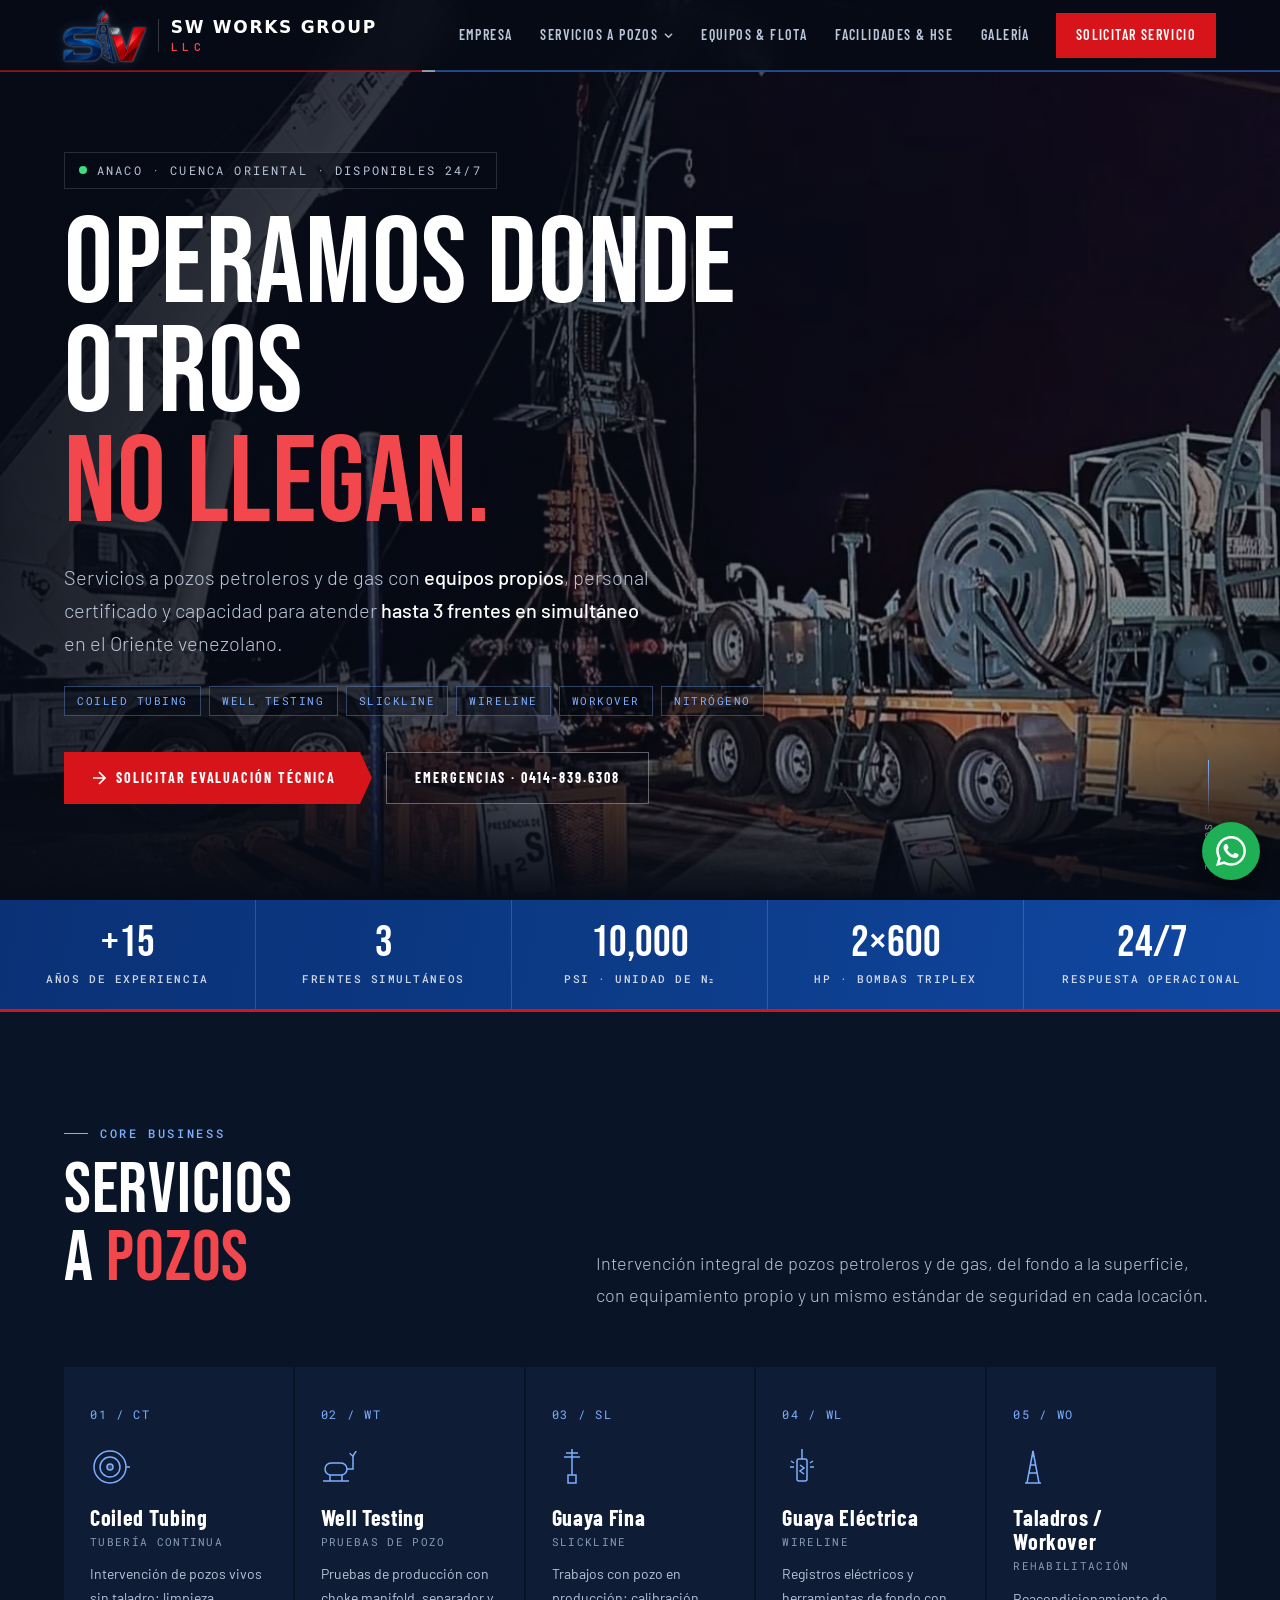
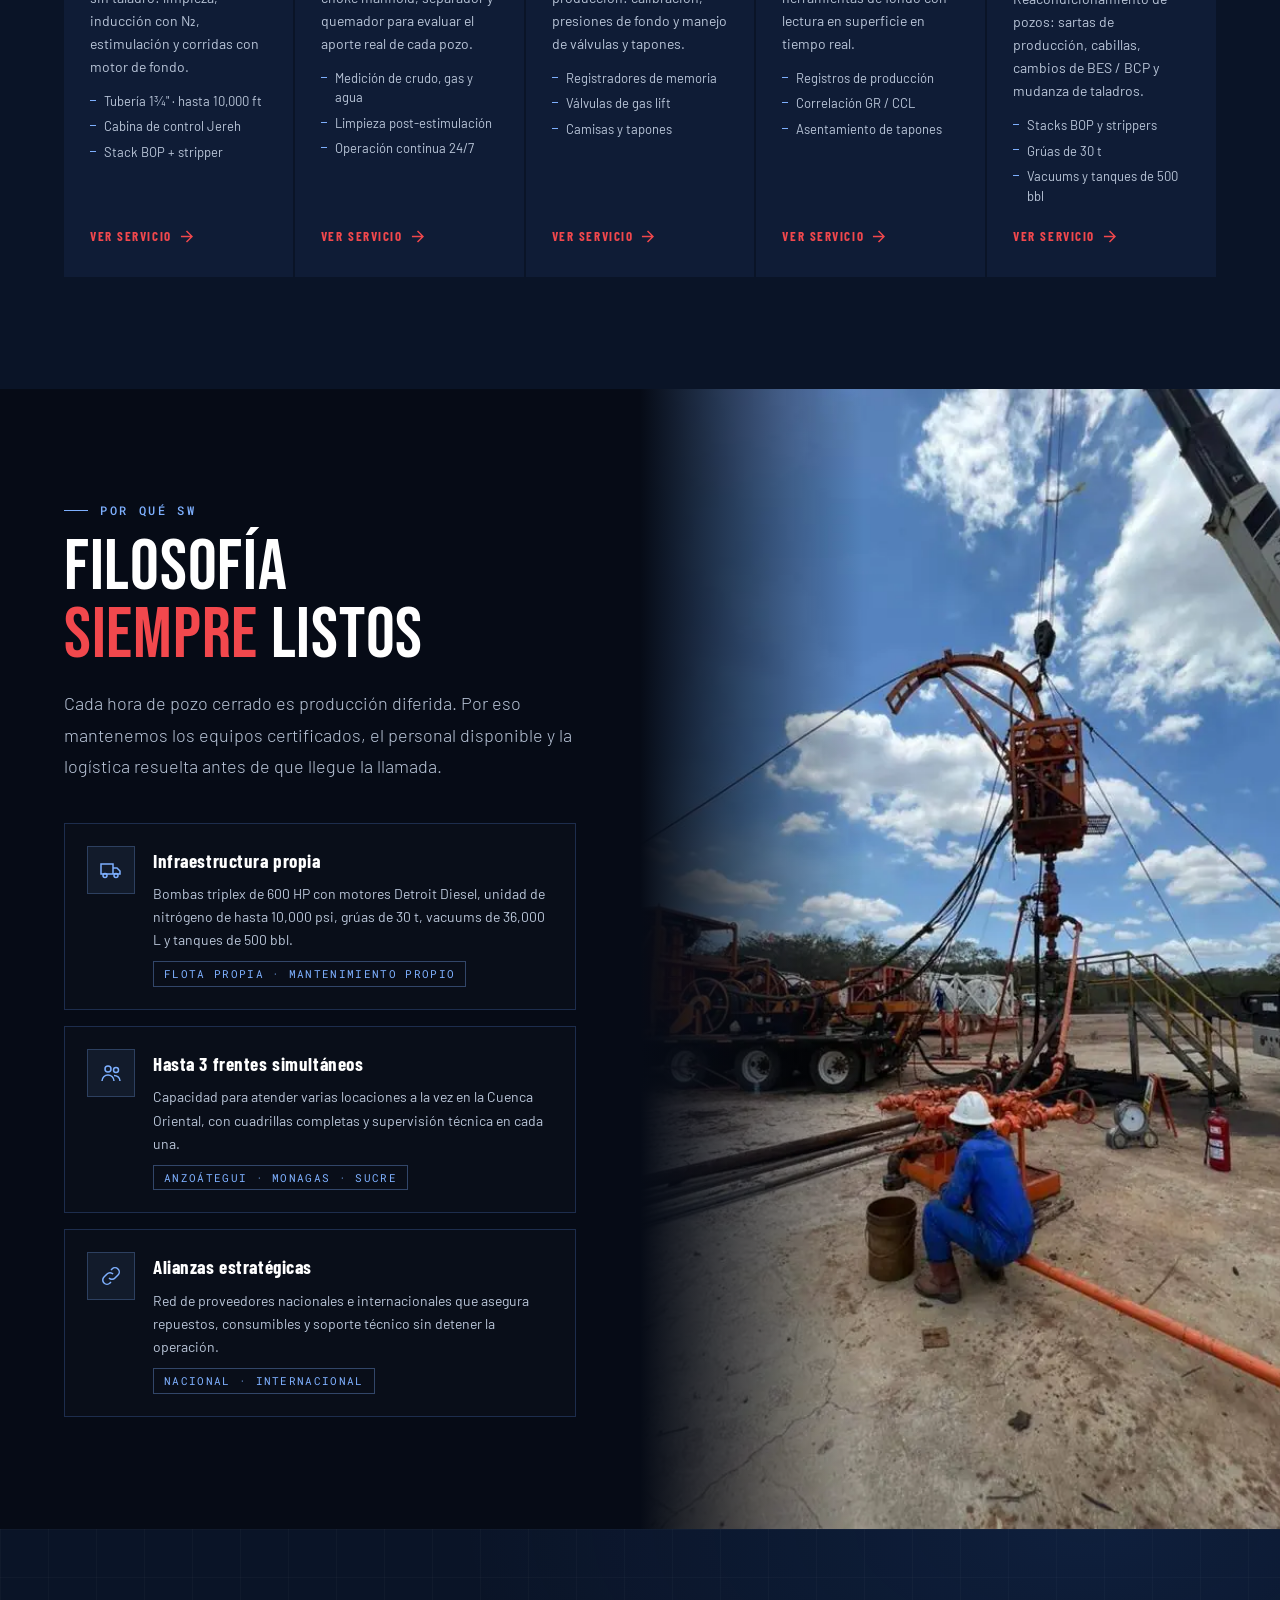
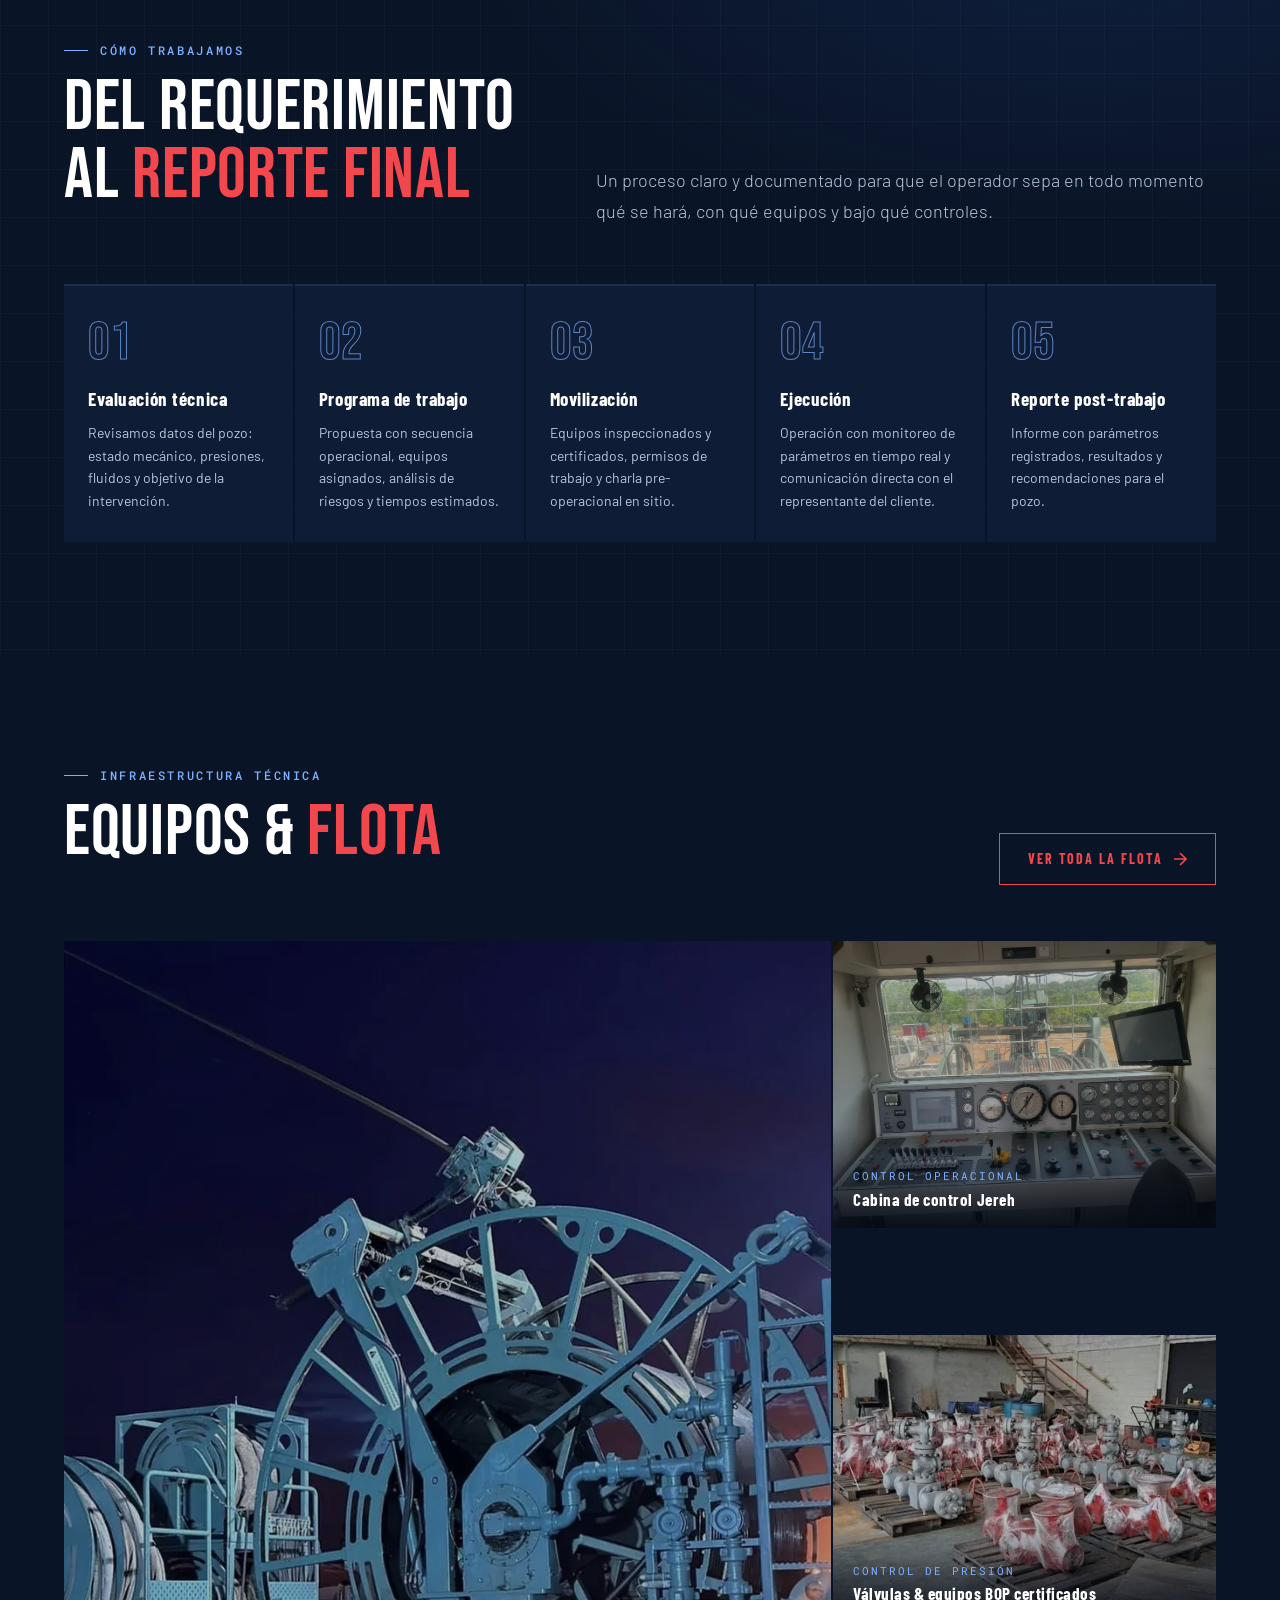
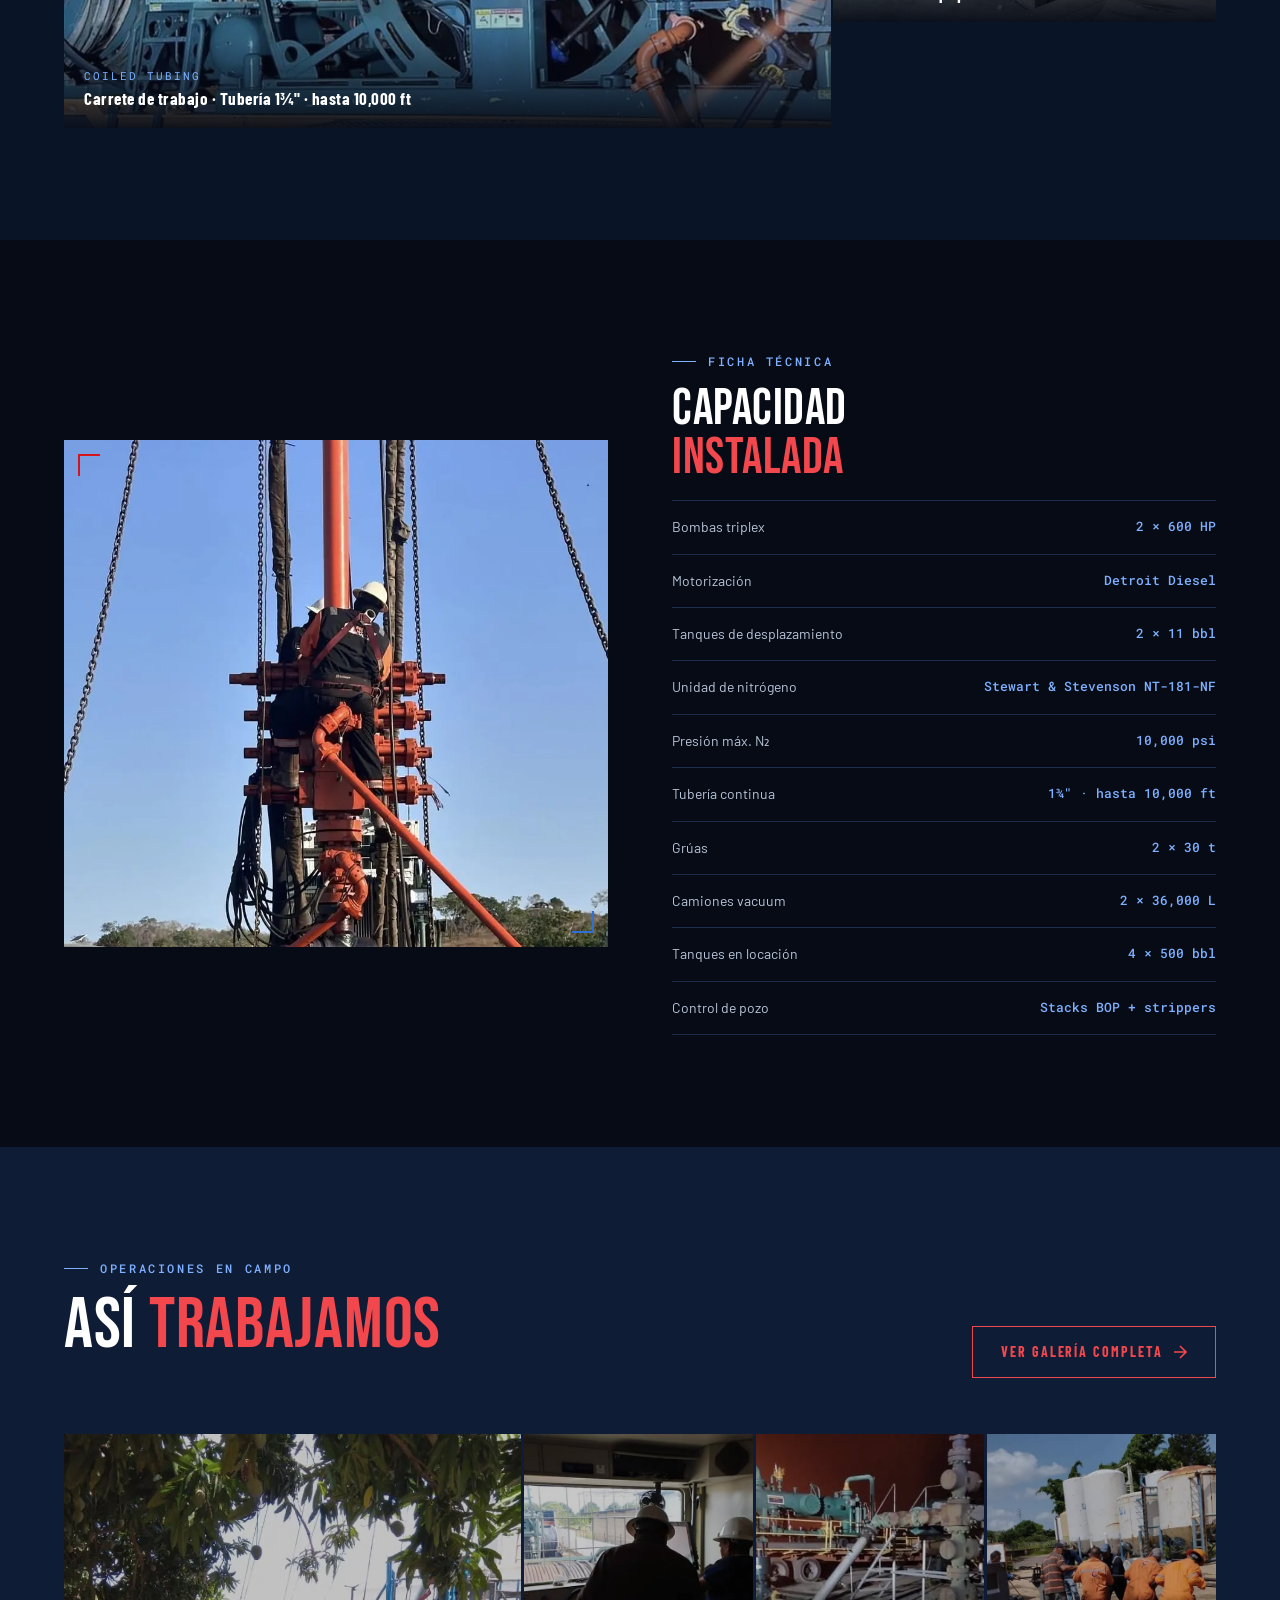
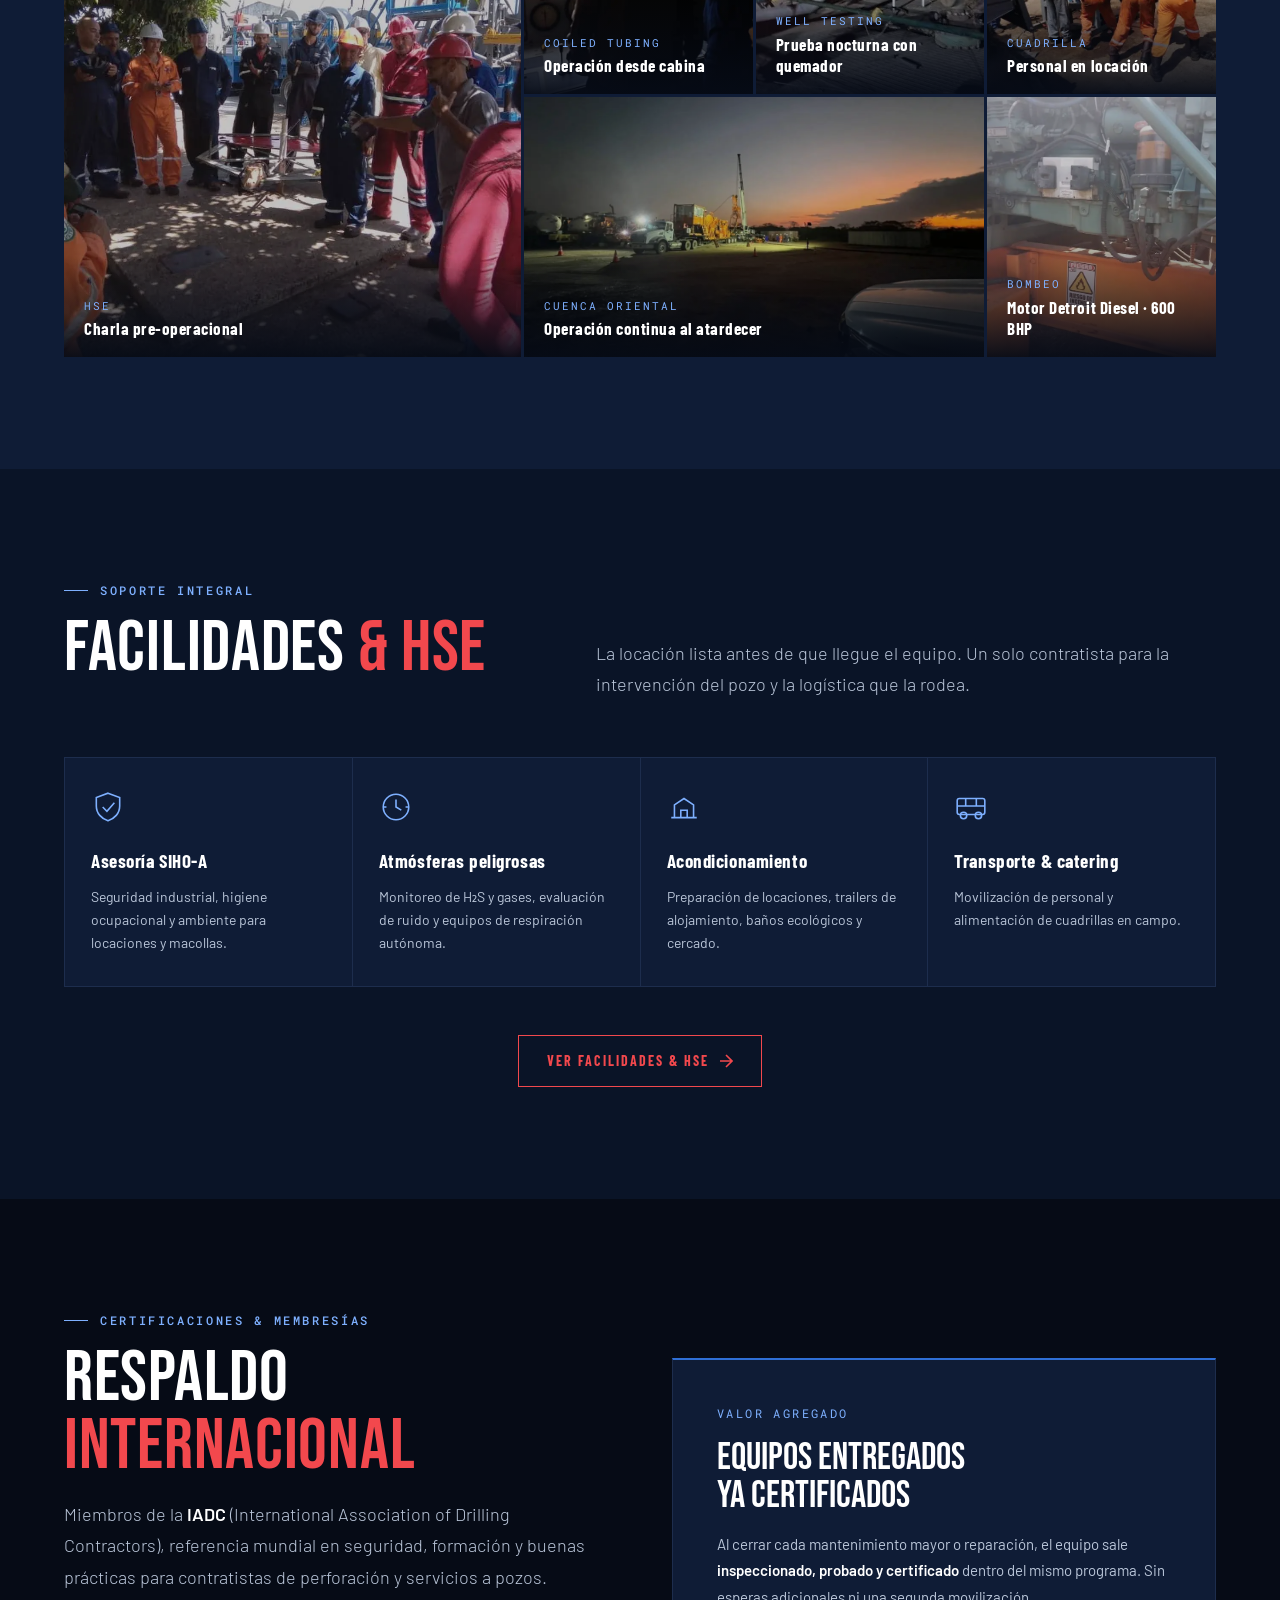
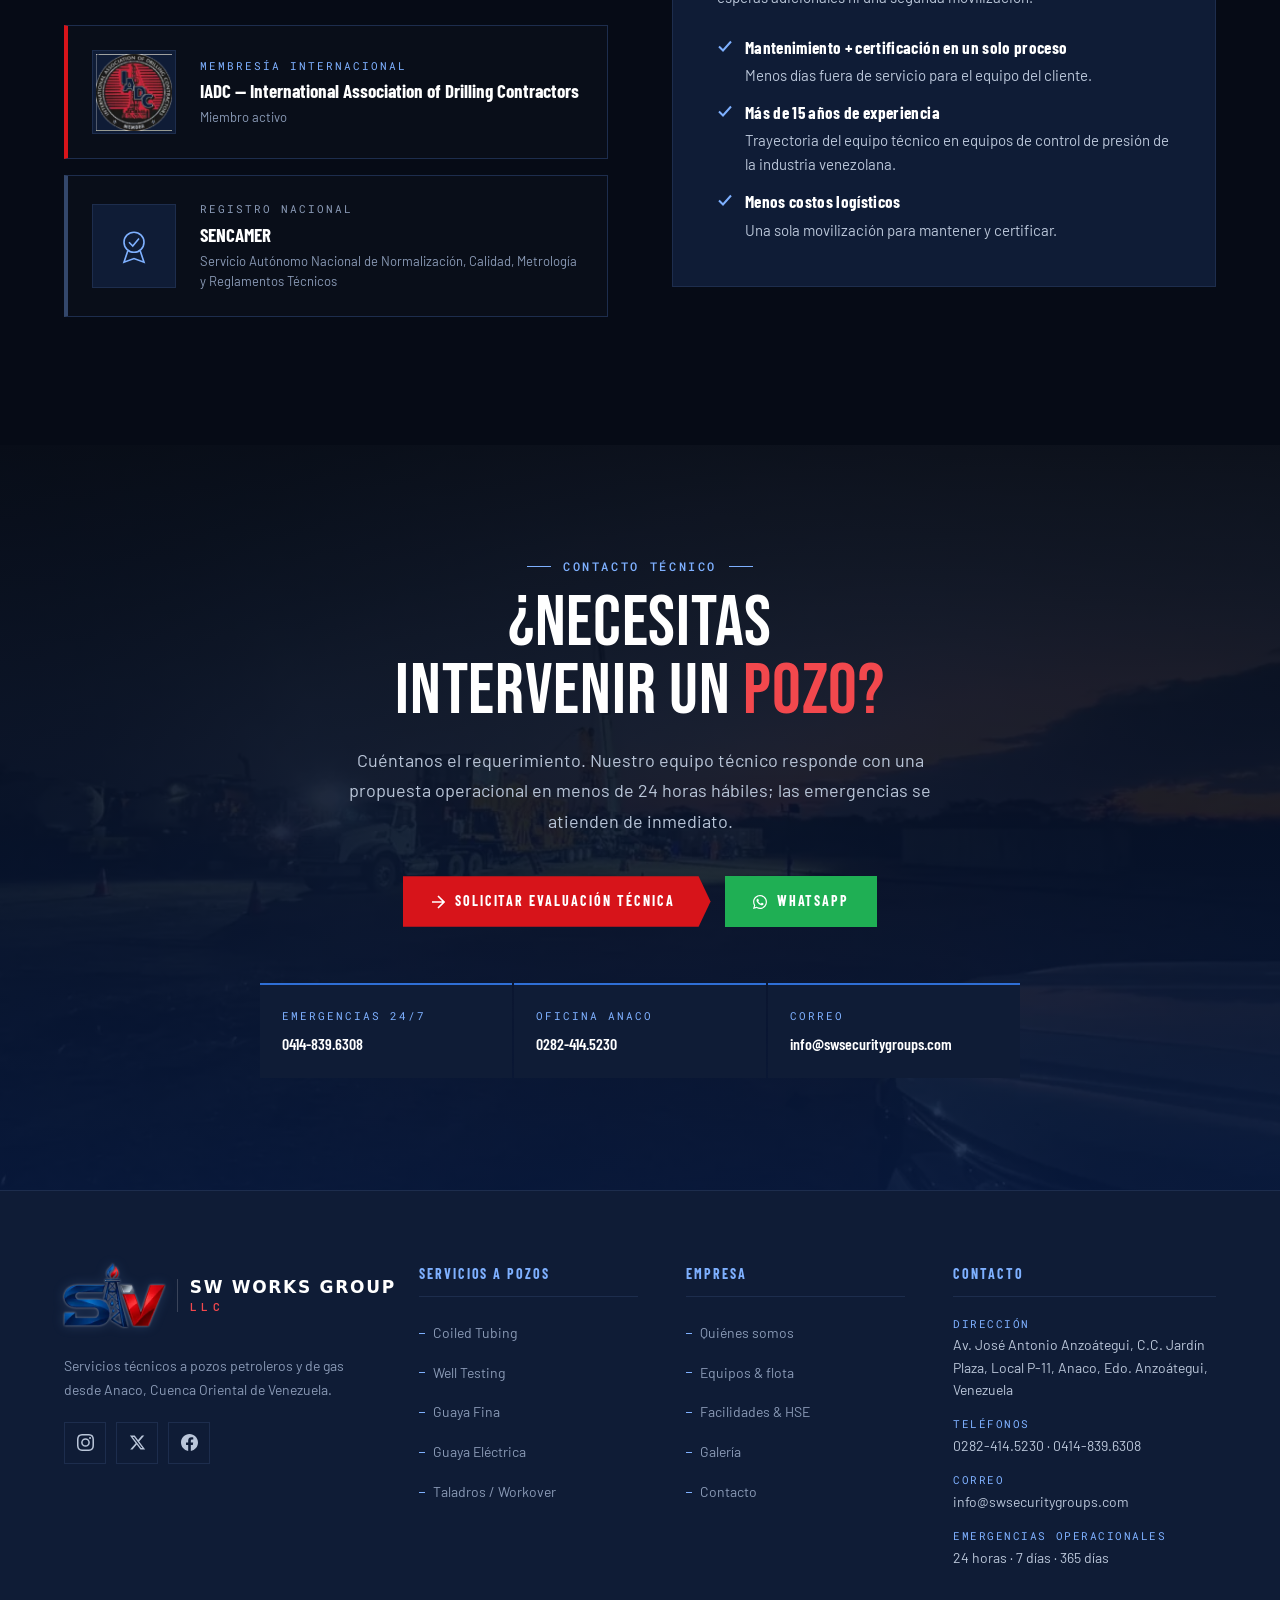
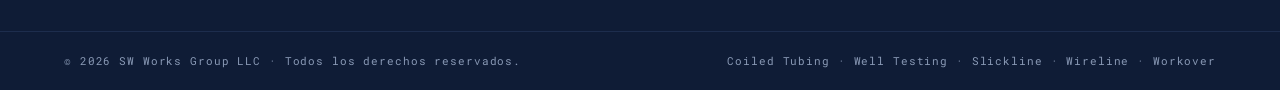
==== commit 3adb74d9: "Nuevo logo con torre de perforación y llama - Símbolo SW con fondo transparente: torre calada (sin r" ====
--- a/index.html
+++ b/index.html
@@ -34,7 +34,7 @@
 <header>
 <nav class="nav" aria-label="Principal">
   <a href="index.html" class="nav-logo" aria-label="SW Works Group LLC — Inicio">
-    <span class="brand"><img class="brand-mark" src="img/brand-mark.webp" alt="" width="250" height="150"><span class="brand-word"><b>SW Works Group</b><small>L.L.C.</small></span></span>
+    <span class="brand"><img class="brand-mark" src="img/brand-mark.webp" alt="" width="236" height="150"><span class="brand-word"><b>SW Works Group</b><small>LLC</small></span></span>
   </a>
   <ul class="nav-links">
     <li><a href="pages/empresa.html">Empresa</a></li>
@@ -289,7 +289,7 @@
 <footer class="footer">
   <div class="footer-top">
     <div class="footer-brand">
-      <div class="footer-logo"><span class="brand"><img class="brand-mark" src="img/brand-mark.webp" alt="" width="250" height="150" loading="lazy"><span class="brand-word"><b>SW Works Group</b><small>L.L.C.</small></span></span></div>
+      <div class="footer-logo"><span class="brand"><img class="brand-mark" src="img/brand-mark.webp" alt="" width="236" height="150" loading="lazy"><span class="brand-word"><b>SW Works Group</b><small>LLC</small></span></span></div>
       <p>Servicios técnicos a pozos petroleros y de gas desde Anaco, Cuenca Oriental de Venezuela.</p>
       <div class="social-links"><a href="https://www.instagram.com/swsecuritygroups/" class="social-link" target="_blank" rel="noopener" aria-label="Instagram"><svg viewBox="0 0 24 24" aria-hidden="true"><path d="M12 2.16c3.2 0 3.58.01 4.85.07 3.25.15 4.77 1.69 4.92 4.92.06 1.27.07 1.65.07 4.85s-.01 3.58-.07 4.85c-.15 3.23-1.66 4.77-4.92 4.92-1.27.06-1.64.07-4.85.07s-3.58-.01-4.85-.07c-3.26-.15-4.77-1.7-4.92-4.92C2.17 15.58 2.16 15.2 2.16 12s.01-3.58.07-4.85C2.38 3.92 3.9 2.38 7.15 2.23 8.42 2.17 8.8 2.16 12 2.16zM12 0C8.74 0 8.33.01 7.05.07 2.7.27.27 2.69.07 7.05.01 8.33 0 8.74 0 12s.01 3.67.07 4.95c.2 4.36 2.62 6.78 6.98 6.98C8.33 23.99 8.74 24 12 24s3.67-.01 4.95-.07c4.35-.2 6.78-2.62 6.98-6.98.06-1.28.07-1.69.07-4.95s-.01-3.67-.07-4.95c-.2-4.35-2.62-6.78-6.98-6.98C15.67.01 15.26 0 12 0zm0 5.84a6.16 6.16 0 100 12.32 6.16 6.16 0 000-12.32zM12 16a4 4 0 110-8 4 4 0 010 8zm6.41-11.85a1.44 1.44 0 100 2.88 1.44 1.44 0 000-2.88z"/></svg></a><a href="https://x.com/swsecurityworks" class="social-link" target="_blank" rel="noopener" aria-label="X (Twitter)"><svg viewBox="0 0 24 24" aria-hidden="true"><path d="M18.24 2.25h3.31l-7.23 8.26 8.5 11.24h-6.65l-5.21-6.82-5.97 6.82H1.68l7.73-8.84L1.25 2.25H8.08l4.71 6.23zm-1.16 17.52h1.83L7.08 4.13H5.12z"/></svg></a><a href="https://www.facebook.com/profile.php?id=100068211665223" class="social-link" target="_blank" rel="noopener" aria-label="Facebook"><svg viewBox="0 0 24 24" aria-hidden="true"><path d="M24 12.07C24 5.41 18.63 0 12 0S0 5.4 0 12.07C0 18.1 4.39 23.1 10.13 24v-8.44H7.08v-3.49h3.04V9.41c0-3.02 1.8-4.7 4.54-4.7 1.31 0 2.68.24 2.68.24v2.97h-1.5c-1.5 0-1.96.93-1.96 1.89v2.26h3.33l-.53 3.49h-2.8V24C19.62 23.1 24 18.1 24 12.07"/></svg></a></div>
     </div>
--- a/css/global.css
+++ b/css/global.css
@@ -12,7 +12,7 @@
   --steel:    #1D2D4D;   /* bordes */
   --mid:      #33476B;
   --navy:     #0C3A85;   /* azul del logo: barras y bloques */
-  --blue:     #1557C0;
+  --blue:     #2F6FD6;   /* bordes y líneas estructurales */
   --sky:      #7EB0FF;   /* azul claro: etiquetas, iconos, datos técnicos */
   --red:      #F2484D;   /* rojo para texto y acentos sobre fondo oscuro */
   --red-btn:  #D7141A;   /* rojo del logo: botones con texto blanco */
@@ -69,7 +69,7 @@
 
 ::-webkit-scrollbar { width: 6px; }
 ::-webkit-scrollbar-track { background: var(--dark); }
-::-webkit-scrollbar-thumb { background: var(--red); }
+::-webkit-scrollbar-thumb { background: var(--blue); }
 
 /* ─── NAV ─── */
 .nav {
@@ -82,10 +82,11 @@
   border-bottom: 1px solid rgba(126,176,255,.15);
   transition: background var(--t), border-color var(--t);
 }
+.nav::after { content: ''; position: absolute; left: 0; right: 0; bottom: -1px; height: 2px; background: linear-gradient(to right, var(--red-btn) 0 33%, var(--white) 33% 34%, var(--blue) 34% 100%); opacity: .55; }
 .nav.scrolled { background: rgba(6,11,22,.97); border-bottom-color: rgba(126,176,255,.3); }
 .nav-logo { display: flex; align-items: center; flex-shrink: 0; }
 .brand { display: inline-flex; align-items: center; gap: 12px; }
-.brand-mark { height: 46px; width: auto; flex-shrink: 0; filter: drop-shadow(0 0 1px rgba(255,255,255,.5)) drop-shadow(0 0 6px rgba(126,176,255,.18)); }
+.brand-mark { height: 52px; width: auto; flex-shrink: 0; filter: drop-shadow(0 0 1px rgba(255,255,255,.5)) drop-shadow(0 0 6px rgba(126,176,255,.18)); }
 .brand-word { display: flex; flex-direction: column; line-height: 1; border-left: 1px solid rgba(255,255,255,.18); padding-left: 12px; }
 .brand-word b { font-family: var(--fB); font-weight: 700; font-size: 17px; letter-spacing: .1em; text-transform: uppercase; color: var(--white); white-space: nowrap; }
 .brand-word small { font-family: var(--fB); font-weight: 600; font-size: 11px; letter-spacing: .5em; color: var(--red); margin-top: 5px; }
@@ -96,7 +97,7 @@
   font-family: var(--fH); font-weight: 600; font-size: 14px;
   letter-spacing: .1em; text-transform: uppercase;
   color: var(--grey); padding: 10px 14px; display: flex; align-items: center; gap: 6px;
-  transition: color var(--t); position: relative;
+  transition: color var(--t); position: relative; white-space: nowrap;
 }
 .nav-links > li > a::after {
   content: ''; position: absolute; bottom: 2px; left: 14px; right: 14px; height: 1px;
@@ -109,7 +110,7 @@
 
 .nav-drop {
   position: absolute; top: 100%; left: 0; min-width: 260px;
-  background: var(--dark2); border: 1px solid var(--steel); border-top: 2px solid var(--red);
+  background: var(--dark2); border: 1px solid var(--steel); border-top: 2px solid var(--blue);
   padding: 8px 0; opacity: 0; visibility: hidden; transform: translateY(8px);
   transition: opacity .2s, transform .2s, visibility .2s;
   box-shadow: 0 18px 40px rgba(0,0,0,.5);
@@ -182,7 +183,7 @@
 .page-hero h1 { font-family: var(--fD); font-weight: 400; font-size: clamp(48px, 7.5vw, 104px); line-height: .92; letter-spacing: .01em; }
 .page-hero h1 em { color: var(--red); font-style: normal; }
 .page-hero-lead { font-size: clamp(15px, 1.6vw, 18px); color: var(--grey); max-width: 640px; margin-top: 18px; line-height: 1.7; }
-.page-hero-line { height: 1px; background: linear-gradient(to right, var(--red), transparent 60%); margin-top: 32px; }
+.page-hero-line { height: 2px; background: linear-gradient(to right, var(--red-btn) 0 56px, var(--blue) 56px, transparent 65%); margin-top: 32px; }
 
 .crumbs { display: flex; flex-wrap: wrap; gap: 8px; font-family: var(--fM); font-size: 11px; letter-spacing: .14em; text-transform: uppercase; color: var(--grey-mid); margin-bottom: 18px; }
 .crumbs a { color: var(--grey); }
@@ -196,8 +197,8 @@
 .section--black { background: var(--black); }
 .section--grid {
   background-color: var(--dark);
-  background-image: linear-gradient(rgba(255,255,255,.025) 1px, transparent 1px), linear-gradient(90deg, rgba(255,255,255,.025) 1px, transparent 1px);
-  background-size: 48px 48px;
+  background-image: radial-gradient(ellipse 70% 60% at 85% 0%, rgba(47,111,214,.12), transparent 70%), linear-gradient(rgba(255,255,255,.025) 1px, transparent 1px), linear-gradient(90deg, rgba(255,255,255,.025) 1px, transparent 1px);
+  background-size: auto, 48px 48px, 48px 48px;
 }
 .wrap { max-width: var(--maxw); margin: 0 auto; }
 
@@ -269,11 +270,11 @@
 @keyframes fu { from { opacity: 0; transform: translateY(22px); } to { opacity: 1; transform: none; } }
 .scroll-ind { position: absolute; bottom: 28px; right: var(--section-px); z-index: 2; display: flex; flex-direction: column; align-items: center; gap: 8px; }
 .scroll-ind span { font-family: var(--fM); font-size: 10px; letter-spacing: .2em; color: var(--grey-mid); writing-mode: vertical-rl; text-transform: uppercase; }
-.scroll-line { width: 1px; height: 56px; background: linear-gradient(to bottom, var(--red), transparent); animation: sp 2s ease-in-out infinite; }
+.scroll-line { width: 1px; height: 56px; background: linear-gradient(to bottom, var(--sky), transparent); animation: sp 2s ease-in-out infinite; }
 @keyframes sp { 0%, 100% { opacity: .3; } 50% { opacity: 1; } }
 
 /* ─── STATS BAR ─── */
-.stats-bar { background: var(--navy); border-bottom: 3px solid var(--red-btn); display: grid; grid-template-columns: repeat(5, 1fr); }
+.stats-bar { background: linear-gradient(100deg, #0A3176 0%, var(--navy) 45%, #1048A3 100%); border-bottom: 3px solid var(--red-btn); display: grid; grid-template-columns: repeat(5, 1fr); }
 .stat { display: flex; flex-direction: column; align-items: center; justify-content: center; text-align: center; gap: 4px; padding: 22px 12px; border-right: 1px solid rgba(255,255,255,.16); }
 .stat:last-child { border-right: none; }
 .stat-n { font-family: var(--fD); font-size: clamp(32px, 3.4vw, 46px); color: var(--white); line-height: 1; }
@@ -289,7 +290,7 @@
   transition: background var(--t), transform var(--t), border-color var(--t);
 }
 .svc-card::after { content: ''; position: absolute; bottom: 0; left: 0; right: 0; height: 2px; background: var(--red); transform: scaleX(0); transform-origin: left; transition: transform .4s; }
-.svc-card:hover { background: var(--steel); transform: translateY(-4px); border-top-color: var(--red); }
+.svc-card:hover { background: #142545; transform: translateY(-4px); border-top-color: var(--blue); }
 .svc-card:hover::after { transform: scaleX(1); }
 .svc-n { font-family: var(--fM); font-size: 12px; color: var(--sky); letter-spacing: .14em; margin-bottom: 22px; }
 .svc-ico { width: 40px; height: 40px; margin-bottom: 18px; color: var(--sky); }
@@ -326,8 +327,8 @@
 /* ─── PROCESS ─── */
 .process { display: grid; grid-template-columns: repeat(5, 1fr); gap: var(--gap); counter-reset: step; }
 .step { background: var(--dark2); padding: 30px 24px; position: relative; border-top: 2px solid var(--steel); transition: border-color var(--t); }
-.step:hover { border-top-color: var(--red); }
-.step::before { counter-increment: step; content: counter(step, decimal-leading-zero); font-family: var(--fD); font-size: 54px; line-height: 1; color: transparent; -webkit-text-stroke: 1px var(--red); display: block; margin-bottom: 14px; }
+.step:hover { border-top-color: var(--blue); }
+.step::before { counter-increment: step; content: counter(step, decimal-leading-zero); font-family: var(--fD); font-size: 54px; line-height: 1; color: transparent; -webkit-text-stroke: 1px rgba(126,176,255,.7); display: block; margin-bottom: 14px; }
 .step h3 { font-family: var(--fH); font-weight: 700; font-size: 19px; margin-bottom: 8px; letter-spacing: .03em; }
 .step p { font-size: 14px; color: var(--grey); line-height: 1.6; }
 
@@ -359,8 +360,8 @@
 .framed { position: relative; overflow: hidden; }
 .framed img { width: 100%; height: 100%; object-fit: cover; }
 .framed::before, .framed::after { content: ''; position: absolute; width: 22px; height: 22px; z-index: 2; }
-.framed::before { top: 14px; left: 14px; border-top: 2px solid var(--red); border-left: 2px solid var(--red); }
-.framed::after { bottom: 14px; right: 14px; border-bottom: 2px solid var(--red); border-right: 2px solid var(--red); }
+.framed::before { top: 14px; left: 14px; border-top: 2px solid var(--red-btn); border-left: 2px solid var(--red-btn); }
+.framed::after { bottom: 14px; right: 14px; border-bottom: 2px solid var(--blue); border-right: 2px solid var(--blue); }
 
 /* ─── EQUIPMENT BLOCKS (flota / servicios) ─── */
 .equip { display: grid; grid-template-columns: 1.1fr 1fr; gap: clamp(32px, 5vw, 64px); align-items: start; }
@@ -378,25 +379,25 @@
 .checks li { display: flex; gap: 12px; align-items: flex-start; font-size: 15px; color: var(--grey); line-height: 1.6; }
 .checks li::before {
   content: ''; flex-shrink: 0; width: 16px; height: 16px; margin-top: 4px;
-  background: var(--red);
+  background: var(--sky);
   -webkit-mask: url("data:image/svg+xml,%3Csvg xmlns='http://www.w3.org/2000/svg' viewBox='0 0 16 16'%3E%3Cpath d='M2 8.5l4 4 8-9' fill='none' stroke='%23000' stroke-width='2'/%3E%3C/svg%3E") center/contain no-repeat;
           mask: url("data:image/svg+xml,%3Csvg xmlns='http://www.w3.org/2000/svg' viewBox='0 0 16 16'%3E%3Cpath d='M2 8.5l4 4 8-9' fill='none' stroke='%23000' stroke-width='2'/%3E%3C/svg%3E") center/contain no-repeat;
 }
 .checks li strong { display: block; color: var(--white); font-family: var(--fH); font-weight: 700; font-size: 17px; letter-spacing: .02em; margin-bottom: 2px; }
 
 /* ─── PANEL / CALLOUT ─── */
-.panel { background: var(--dark2); border: 1px solid var(--steel); border-top: 2px solid var(--red); padding: clamp(28px, 3.5vw, 44px); }
+.panel { background: var(--dark2); border: 1px solid var(--steel); border-top: 2px solid var(--blue); padding: clamp(28px, 3.5vw, 44px); }
 .panel-tag { font-family: var(--fM); font-size: 12px; letter-spacing: .2em; text-transform: uppercase; color: var(--sky); margin-bottom: 16px; }
 .panel h3 { font-family: var(--fD); font-weight: 400; font-size: clamp(28px, 3vw, 38px); line-height: 1; margin-bottom: 16px; }
 .panel > p { font-size: 15px; color: var(--grey); line-height: 1.75; margin-bottom: 24px; }
-.callout { display: flex; gap: 22px; align-items: flex-start; padding: 26px 28px; background: var(--dark2); border: 1px solid var(--steel); border-left: 4px solid var(--red); }
+.callout { display: flex; gap: 22px; align-items: flex-start; padding: 26px 28px; background: var(--dark2); border: 1px solid var(--steel); border-left: 4px solid var(--blue); }
 .callout svg { width: 30px; height: 30px; flex-shrink: 0; color: var(--sky); fill: none; stroke: currentColor; stroke-width: 1.5; }
 .callout h3, .callout h4 { font-family: var(--fH); font-weight: 700; font-size: 19px; margin-bottom: 6px; letter-spacing: .03em; }
 .callout p { font-size: 14px; color: var(--grey); line-height: 1.7; }
 
 /* ─── CERT ─── */
 .cert-grid { display: grid; grid-template-columns: 1fr 1fr; gap: clamp(32px, 5vw, 64px); align-items: center; }
-.cert { display: flex; align-items: center; gap: 24px; padding: 24px; border: 1px solid var(--steel); border-left: 4px solid var(--red); margin-bottom: 16px; background: rgba(255,255,255,.01); }
+.cert { display: flex; align-items: center; gap: 24px; padding: 24px; border: 1px solid var(--steel); border-left: 4px solid var(--red-btn); margin-bottom: 16px; background: rgba(255,255,255,.01); }
 .cert--muted { border-left-color: var(--mid); }
 .cert-logo { width: 84px; height: 84px; flex-shrink: 0; display: flex; align-items: center; justify-content: center; background: var(--dark2); border: 1px solid var(--steel); }
 .cert-logo img { width: 76px; height: auto; }
@@ -410,7 +411,7 @@
 .info-grid { display: grid; grid-template-columns: repeat(4, 1fr); gap: 1px; background: var(--steel); border: 1px solid var(--steel); }
 .info-grid--3 { grid-template-columns: repeat(3, 1fr); }
 .info-item { background: var(--dark2); padding: 32px 26px; transition: background var(--t); }
-.info-item:hover { background: #152645; }
+.info-item:hover { background: #132442; }
 .info-item svg { width: 34px; height: 34px; color: var(--sky); margin-bottom: 16px; fill: none; stroke: currentColor; stroke-width: 1.5; }
 .info-item h3 { font-family: var(--fH); font-weight: 700; font-size: 19px; margin-bottom: 8px; letter-spacing: .03em; }
 .info-item p { font-size: 14px; color: var(--grey); line-height: 1.65; }
@@ -418,12 +419,12 @@
 /* ─── CTA ─── */
 .cta { position: relative; padding: var(--section-py) var(--section-px); text-align: center; overflow: hidden; }
 .cta > img { position: absolute; inset: 0; width: 100%; height: 100%; object-fit: cover; }
-.cta::before { content: ''; position: absolute; inset: 0; z-index: 1; background: rgba(6,11,22,.88); }
+.cta::before { content: ''; position: absolute; inset: 0; z-index: 1; background: linear-gradient(180deg, rgba(6,11,22,.93) 0%, rgba(8,26,64,.88) 100%); }
 .cta-c { position: relative; z-index: 2; max-width: 760px; margin: 0 auto; }
 .cta-c > p { font-size: 18px; color: var(--grey); margin: 0 auto 40px; line-height: 1.7; max-width: 600px; }
 .cta-c .btn-row { justify-content: center; }
 .cta-contacts { display: grid; grid-template-columns: repeat(3, 1fr); gap: var(--gap); margin-top: 56px; text-align: left; }
-.citem { background: var(--dark2); padding: 22px; border-top: 2px solid var(--red); }
+.citem { background: var(--dark2); padding: 22px; border-top: 2px solid var(--blue); }
 .citem small { font-family: var(--fM); font-size: 11px; letter-spacing: .18em; color: var(--sky); display: block; margin-bottom: 8px; text-transform: uppercase; }
 .citem p, .citem a { font-family: var(--fH); font-weight: 600; font-size: 16px; color: var(--white); line-height: 1.5; }
 .citem a { display: block; transition: color var(--t); }
@@ -433,7 +434,7 @@
 .footer { background: var(--dark2); border-top: 1px solid var(--steel); }
 .footer-top { display: grid; grid-template-columns: 1.4fr 1fr 1fr 1.2fr; gap: 48px; padding: 72px var(--section-px) 48px; }
 .footer-logo { margin-bottom: 20px; }
-.footer-logo .brand-mark { height: 56px; }
+.footer-logo .brand-mark { height: 64px; }
 .footer-brand p { font-size: 14px; color: var(--grey-mid); line-height: 1.7; max-width: 300px; margin-bottom: 20px; }
 .footer-col h2 { font-family: var(--fH); font-weight: 700; font-size: 14px; letter-spacing: .14em; text-transform: uppercase; color: var(--sky); margin-bottom: 18px; padding-bottom: 10px; border-bottom: 1px solid var(--steel); }
 .footer-col ul { display: flex; flex-direction: column; gap: 10px; }
@@ -496,7 +497,7 @@
 #sw-contact-form { display: flex; flex-direction: column; gap: 22px; }
 fieldset { border: none; display: flex; flex-direction: column; gap: 18px; }
 legend { font-family: var(--fH); font-weight: 700; font-size: 15px; letter-spacing: .14em; text-transform: uppercase; color: var(--white); padding-bottom: 10px; margin-bottom: 6px; border-bottom: 1px solid var(--steel); width: 100%; }
-legend span { color: var(--red); font-family: var(--fM); font-size: 12px; margin-right: 10px; }
+legend span { color: var(--sky); font-family: var(--fM); font-size: 12px; margin-right: 10px; }
 .form-row { display: grid; grid-template-columns: 1fr 1fr; gap: 16px; }
 .form-row--3 { grid-template-columns: 1fr 1fr 1fr; }
 .form-group { display: flex; flex-direction: column; gap: 8px; }
@@ -508,7 +509,7 @@
   outline: none; transition: border-color var(--t), background var(--t); -webkit-appearance: none; appearance: none; border-radius: 0;
 }
 .form-select { background-image: url("data:image/svg+xml,%3Csvg xmlns='http://www.w3.org/2000/svg' viewBox='0 0 12 8'%3E%3Cpath d='M1 1l5 5 5-5' fill='none' stroke='%237EB0FF' stroke-width='1.5'/%3E%3C/svg%3E"); background-repeat: no-repeat; background-position: right 16px center; background-size: 12px; padding-right: 42px; }
-.form-input:focus, .form-select:focus, .form-textarea:focus { border-bottom-color: var(--red); background-color: rgba(126,176,255,.04); }
+.form-input:focus, .form-select:focus, .form-textarea:focus { border-bottom-color: var(--sky); background-color: rgba(126,176,255,.05); }
 .form-input::placeholder, .form-textarea::placeholder { color: #6E7F9C; }
 .form-select option { background: var(--dark2); }
 .form-textarea { resize: vertical; min-height: 140px; }
@@ -545,7 +546,7 @@
 .hp { position: absolute !important; left: -9999px !important; }
 
 .loc-grid { display: grid; grid-template-columns: 1fr 1fr; gap: 48px; align-items: center; }
-.map-card { position: relative; background: var(--dark); border: 1px solid var(--steel); border-top: 2px solid var(--red); min-height: 300px; display: flex; flex-direction: column; align-items: center; justify-content: center; gap: 14px; text-align: center; padding: 32px; overflow: hidden; }
+.map-card { position: relative; background: var(--dark); border: 1px solid var(--steel); border-top: 2px solid var(--blue); min-height: 300px; display: flex; flex-direction: column; align-items: center; justify-content: center; gap: 14px; text-align: center; padding: 32px; overflow: hidden; }
 .map-card svg { width: 40px; height: 40px; fill: none; stroke: var(--sky); stroke-width: 1.2; }
 .map-card h3 { font-family: var(--fH); font-weight: 700; font-size: 20px; }
 .map-card small { font-family: var(--fM); font-size: 11px; letter-spacing: .14em; color: var(--sky); text-transform: uppercase; }
@@ -623,7 +624,7 @@
 }
 @media (max-width: 640px) {
   :root { --nav-h: 64px; }
-  .brand-mark { height: 38px; }
+  .brand-mark { height: 42px; }
   .brand-word b { font-size: 15px; letter-spacing: .07em; }
   .brand-word small { font-size: 10px; }
   .svc-grid, .svc-grid--3, .info-grid, .info-grid--3, .process, .tile-grid, .equip-sub, .equip-sub--2 { grid-template-columns: 1fr; }
